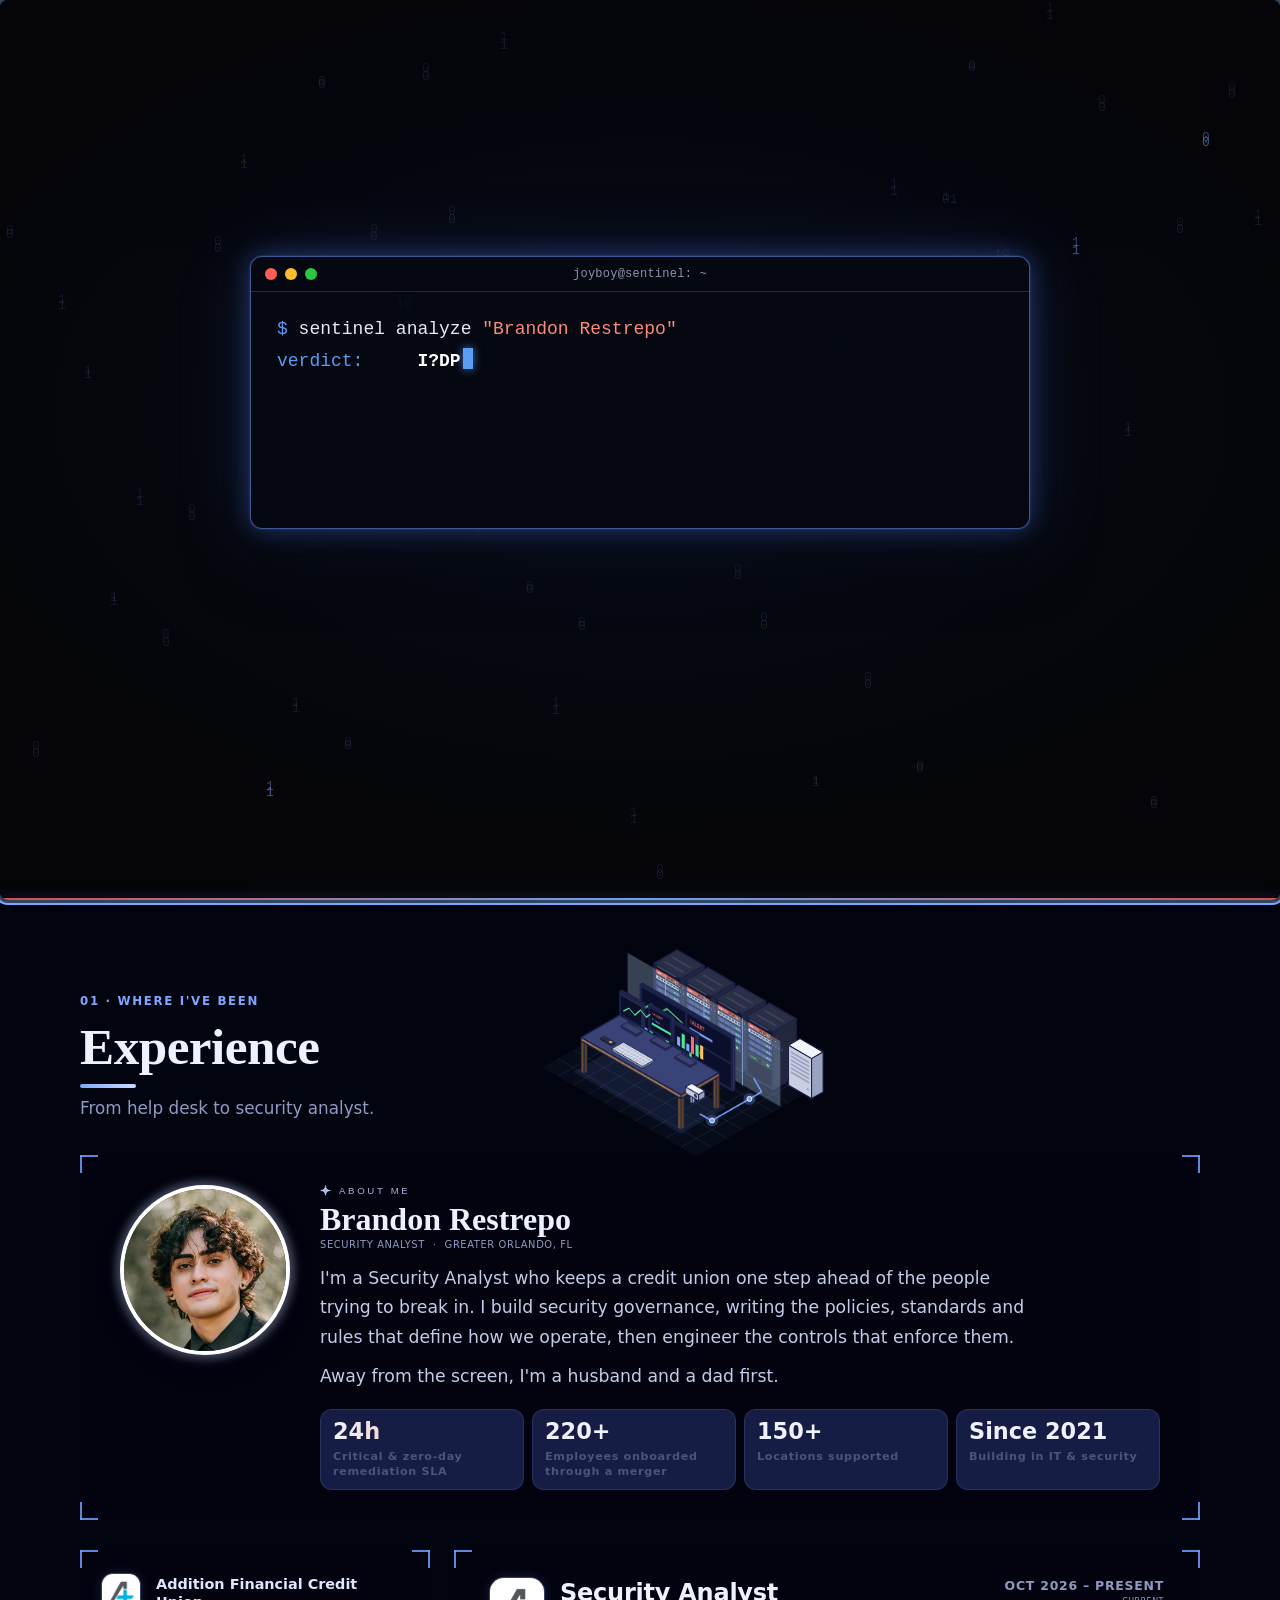
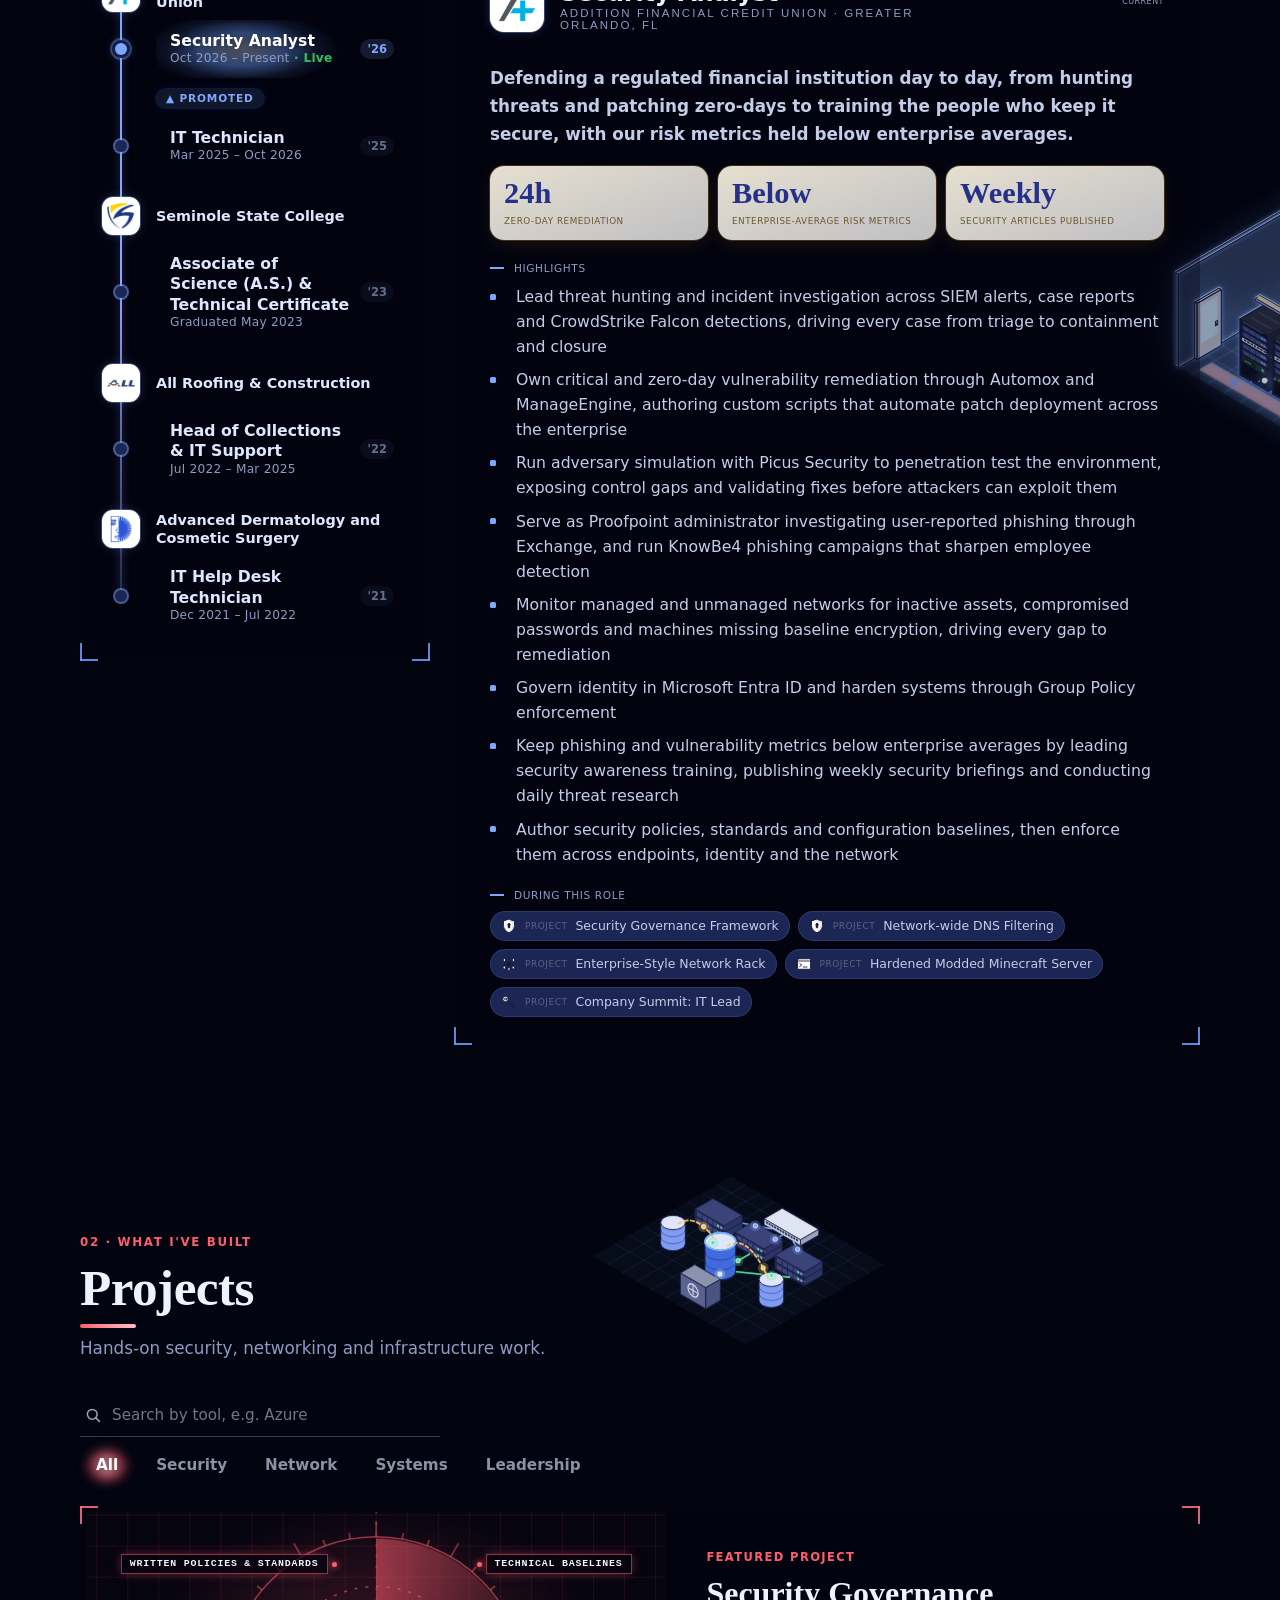
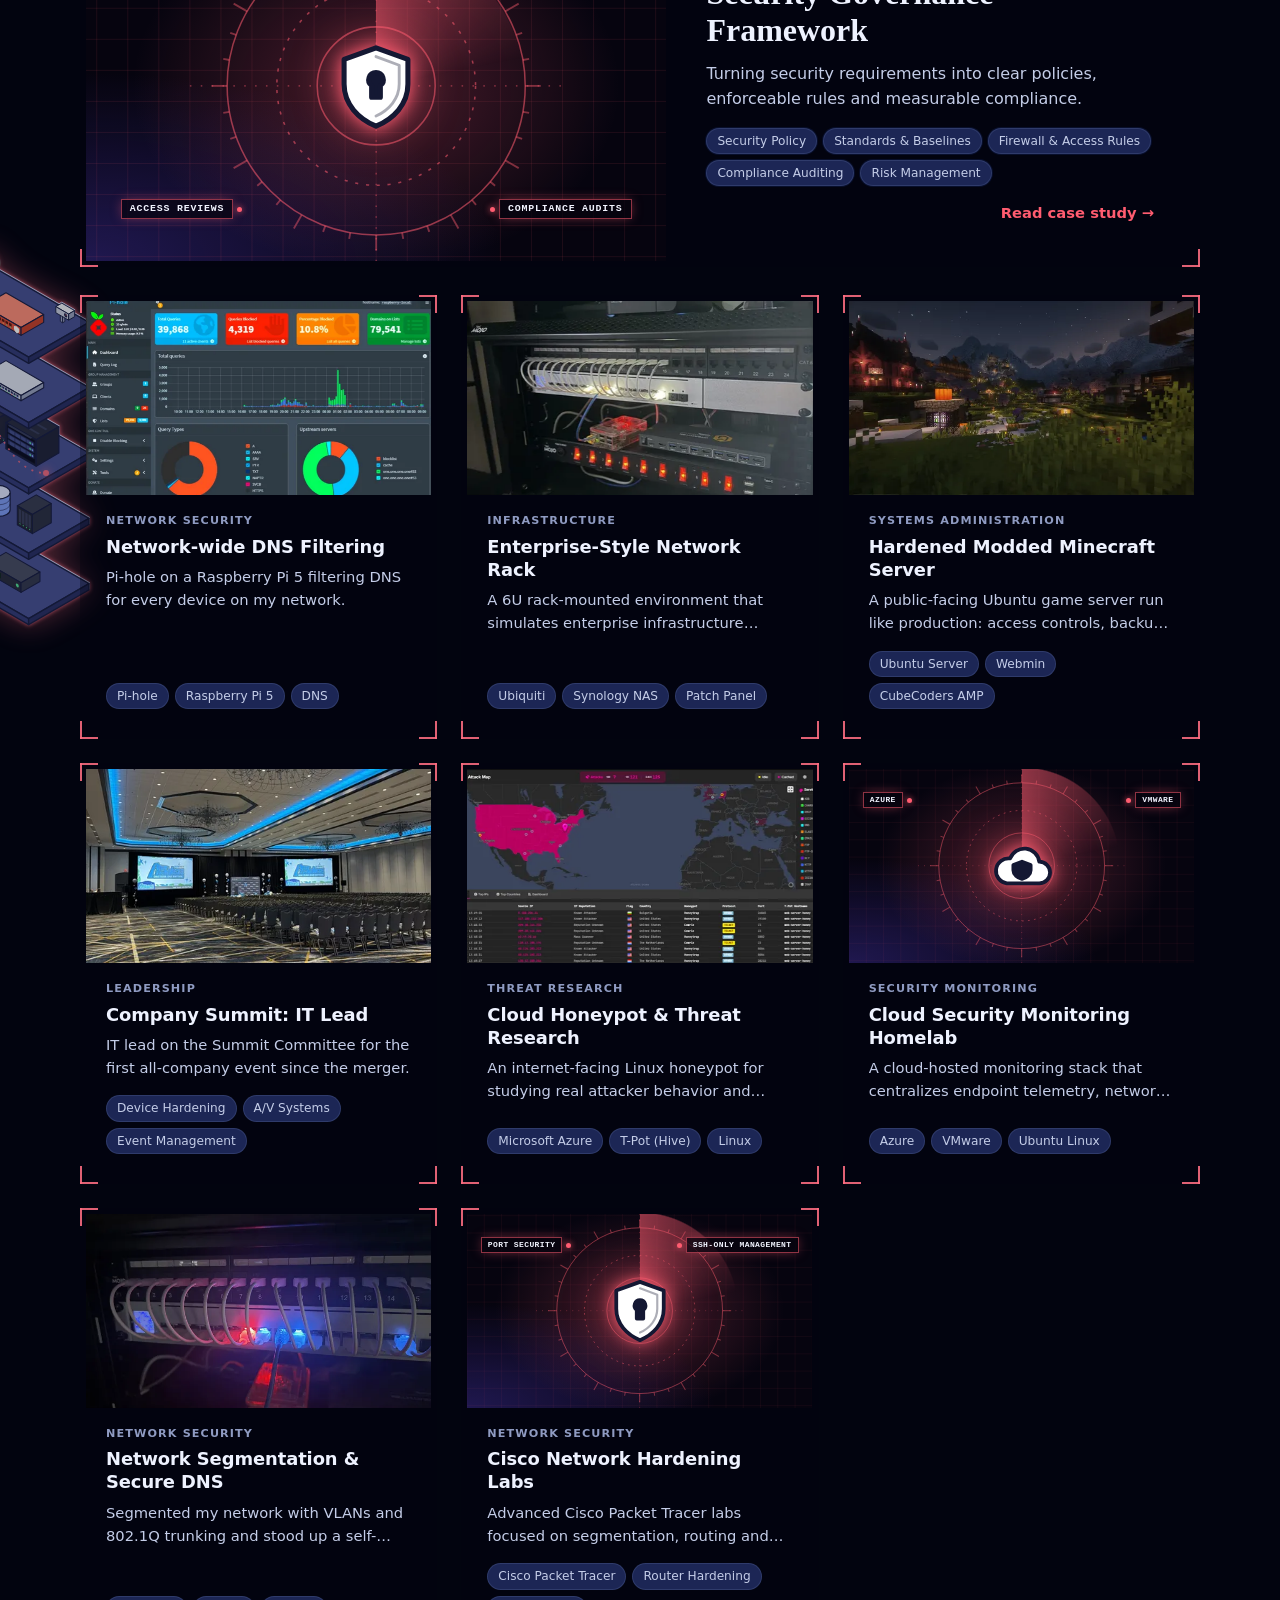
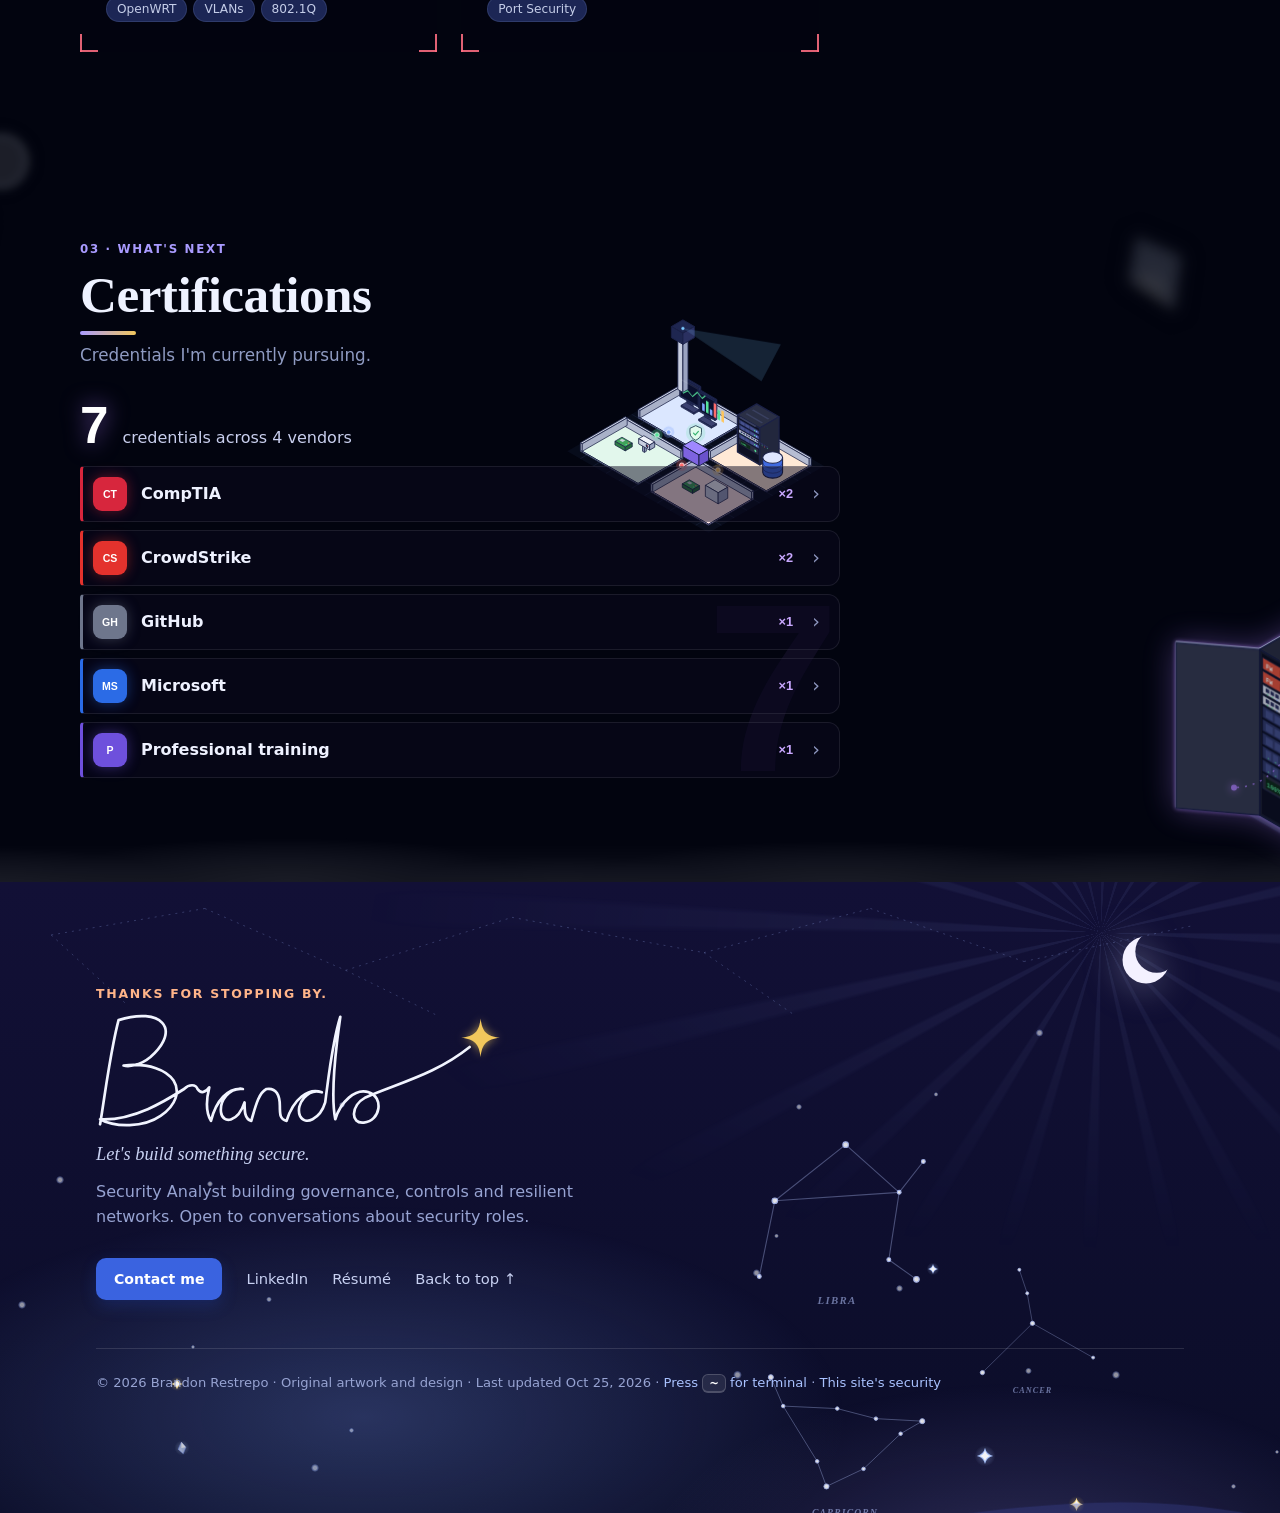
==== index.html @ 84dccc4f "Terminal: 10 new commands (neofetch, man, traceroute, tail, sha256, phish, top, skills, ping, rm) Co" ====
<!doctype html>
<html lang="en">
<head>
  <meta charset="utf-8">
  <meta name="viewport" content="width=device-width, initial-scale=1">
  <!-- security: this site practices what it preaches -->
  <meta http-equiv="Content-Security-Policy" content="default-src 'self'; script-src 'self'; style-src 'self' 'unsafe-inline' https://fonts.googleapis.com; font-src https://fonts.gstatic.com; img-src 'self' data:; media-src 'self'; connect-src 'self'; frame-src 'self'; worker-src 'self'; manifest-src 'self'; object-src 'none'; base-uri 'self'; form-action 'none'; upgrade-insecure-requests">
  <meta name="format-detection" content="telephone=no">
  <meta name="referrer" content="strict-origin-when-cross-origin">
  <title>Brandon Restrepo · Security Analyst</title>
  <meta name="description" content="Brandon Restrepo, Security Analyst in Orlando, FL: security governance, endpoint threat response, CrowdStrike, SIEM, network security and homelab projects.">
  <!-- share preview (LinkedIn, Slack, iMessage…). Once the site is online, change these image paths to the full https:// address. -->
  <meta property="og:type" content="website">
  <meta property="og:title" content="Brandon Restrepo · Security Analyst">
  <meta property="og:description" content="Security Analyst building governance, controls and resilient networks. Experience, homelab projects and certifications.">
  <meta property="og:site_name" content="Brandon Restrepo">
  <meta property="og:image:alt" content="Brandon Restrepo, Security Analyst">
  <meta name="twitter:description" content="Security Analyst building governance, controls and resilient networks.">
  <meta property="og:image" content="assets/images/share-card.jpg">
  <meta property="og:image:width" content="1200"><meta property="og:image:height" content="630">
  <meta name="twitter:card" content="summary_large_image">
  <meta name="twitter:title" content="Brandon Restrepo · Security Analyst">
  <meta name="twitter:image" content="assets/images/share-card.jpg">
  <meta name="theme-color" content="#02040f">
  <meta name="color-scheme" content="light dark">
  <meta name="author" content="Brandon Restrepo">
  <link rel="manifest" href="manifest.webmanifest">
  <link rel="apple-touch-icon" href="assets/images/icon-192.png">
  <script type="application/ld+json">
  {"@context":"https://schema.org","@type":"Person","name":"Brandon Restrepo","jobTitle":"Security Analyst",
   "worksFor":{"@type":"Organization","name":"Addition Financial Credit Union"},
   "address":{"@type":"PostalAddress","addressLocality":"Orlando","addressRegion":"FL","addressCountry":"US"},
   "sameAs":["https://www.linkedin.com/in/brandon-restrepo-b107a32b8"],
   "knowsAbout":["Security governance","Endpoint threat response","CrowdStrike Falcon","SIEM","Vulnerability management","Network security","Identity and access management","Microsoft Azure"]}
  </script>
  <link rel="preconnect" href="https://fonts.googleapis.com">
  <link rel="preconnect" href="https://fonts.gstatic.com" crossorigin>
  <link href="https://fonts.googleapis.com/css2?family=Cinzel+Decorative:wght@700;900&family=Cinzel:wght@600;700;800;900&family=Cormorant+Garamond:wght@500;600;700&family=Michroma&family=Inter:wght@400;500;600;700&family=Open+Sans:ital,wght@0,400;0,600;0,700;0,800;1,700&display=swap" rel="stylesheet">
  <script src="theme.js?v=1793587882"></script>
  <link rel="stylesheet" href="styles.css?v=1793587882">
  <link rel="preconnect" href="https://fonts.googleapis.com">
  <link rel="preconnect" href="https://fonts.gstatic.com" crossorigin>
  <link rel="icon" type="image/svg+xml" href="assets/images/favicon.svg?v=1793587882">
</head>
<body class="intro-active">
  <!--
    ┌──────────────────────────────────────────────────────────┐
    │  🏴 flag 1/3 · you read the source. good instinct.       │
    │  FLAG{v13w_s0urc3_1s_r3c0n}                              │
    │  press ~ (or ⋯ → Terminal) and type: submit <flag>       │
    └──────────────────────────────────────────────────────────┘
  -->
  <a class="skip-link" href="#experience">Skip to content</a>
  <div class="scroll-progress" id="scroll-progress" aria-hidden="true"><i></i></div>
  <div class="sky-shift" aria-hidden="true"></div>
  <canvas class="code-rain left" id="rain-l" aria-hidden="true"></canvas>
  <canvas class="code-rain right" id="rain-r" aria-hidden="true"></canvas>
  <nav class="sec-dots" id="sec-dots" aria-label="Page sections">
    <a href="#top" data-sec="top"><i></i><span>Home</span></a>
    <a href="#experience" data-sec="experience"><i></i><span>Experience</span></a>
    <a href="#projects" data-sec="projects"><i></i><span>Projects</span></a>
    <a href="#certifications" data-sec="certifications"><i></i><span>Certifications</span></a>
  </nav>
  <!-- ===== Shared SVG art (all original) ===== -->
  <svg width="0" height="0" style="position:absolute" aria-hidden="true">
    <defs>
      <linearGradient id="goldGrad" x1="0" y1="0" x2="0" y2="1">
        <stop offset="0" stop-color="#fff2c2"/><stop offset=".5" stop-color="#e2b955"/><stop offset="1" stop-color="#9c7425"/>
      </linearGradient>
      <symbol id="crystal" viewBox="0 0 64 80">
        <polygon points="32,3 58,24 32,77 6,24" fill="currentColor"/>
        <polygon points="32,3 58,24 32,30 6,24" fill="#fff" opacity=".55"/>
        <polygon points="32,30 58,24 32,77" fill="#000" opacity=".18"/>
        <polyline points="6,24 32,30 58,24" fill="none" stroke="#fff" stroke-opacity=".9" stroke-width="1.5"/>
        <polygon points="32,3 58,24 32,77 6,24" fill="none" stroke="#141833" stroke-width="2.5" stroke-linejoin="round"/>
      </symbol>
      <symbol id="crest" viewBox="0 0 60 28">
        <path d="M4 26 L8 8 L18 18 L30 2 L42 18 L52 8 L56 26 Z" fill="url(#goldGrad)" stroke="#5a3f0e" stroke-width="1"/>
        <circle cx="30" cy="4" r="2.6" fill="#fff6d6"/><circle cx="8" cy="8" r="2" fill="#fff6d6"/><circle cx="52" cy="8" r="2" fill="#fff6d6"/>
      </symbol>
      <!-- drifting shard (flame/feather shape) -->
      <symbol id="shard-a" viewBox="0 0 24 24">
        <polygon points="6,2 18,2 23,9 12,23 1,9" fill="#fff"/>
        <polygon points="6,2 9,9 1,9" fill="#dcf3ff"/><polygon points="18,2 15,9 23,9" fill="#e8deff"/>
        <polygon points="9,9 15,9 12,23" fill="#cdeeff"/><polygon points="15,9 23,9 12,23" fill="#cbd6ff"/>
        <polyline points="6,2 9,9 12,2 15,9 18,2" fill="none" stroke="#a9dcff" stroke-width=".8"/>
        <polygon points="6,2 18,2 23,9 12,23 1,9" fill="none" stroke="#8fc8f5" stroke-width=".9" stroke-linejoin="round"/>
      </symbol>
      <symbol id="shard-b" viewBox="0 0 16 40">
        <polygon points="8,0 14,12 8,40 2,12" fill="#fff"/>
        <polygon points="8,0 14,12 8,16" fill="#dcf3ff"/><polygon points="8,16 14,12 8,40" fill="#cfd9ff"/>
        <polygon points="8,0 14,12 8,40 2,12" fill="none" stroke="#8fc8f5" stroke-width=".9" stroke-linejoin="round"/>
      </symbol>
      <linearGradient id="nl-sheen" x1="0" y1="0" x2="0" y2="1"><stop offset=".55" stop-color="#fff" stop-opacity="0"/><stop offset="1" stop-color="#c9d6ea" stop-opacity=".6"/></linearGradient>
      <!-- twinkling star -->
      <radialGradient id="halo-blue"><stop offset="0" stop-color="#7fa6ff" stop-opacity=".55"/><stop offset=".45" stop-color="#9dbbff" stop-opacity=".22"/><stop offset="1" stop-color="#b9d0ff" stop-opacity="0"/></radialGradient>
      <radialGradient id="halo-ice"><stop offset="0" stop-color="#a8c8ff" stop-opacity=".4"/><stop offset="1" stop-color="#cfe2ff" stop-opacity="0"/></radialGradient>
      <symbol id="glass-1" viewBox="-4 -4 28 28">
        <circle cx="10" cy="10" r="12" fill="url(#halo-ice)"/>
        <polygon points="3,2 17,6 8,18" fill="rgba(214,232,255,.8)" stroke="#6f9fe8" stroke-width=".9" stroke-linejoin="round"/>
        <polygon points="3,2 17,6 10,8" fill="rgba(255,255,255,.95)"/><path d="M5 4 L9 14" stroke="#fff" stroke-width="1" stroke-linecap="round" opacity=".9"/>
      </symbol>
      <symbol id="glass-2" viewBox="-4 -4 28 28">
        <circle cx="10" cy="10" r="12" fill="url(#halo-ice)"/>
        <polygon points="9,1 16,9 12,19 4,12" fill="rgba(210,226,255,.8)" stroke="#7a92ec" stroke-width=".9" stroke-linejoin="round"/>
        <polygon points="9,1 16,9 9,10" fill="rgba(255,255,255,.95)"/><polygon points="4,12 9,10 12,19" fill="rgba(200,215,255,.55)"/>
      </symbol>
      <symbol id="glass-3" viewBox="-4 -4 28 28">
        <circle cx="10" cy="10" r="12" fill="url(#halo-ice)"/>
        <polygon points="2,9 14,2 18,14" fill="rgba(216,236,255,.8)" stroke="#79aee8" stroke-width=".9" stroke-linejoin="round"/>
        <path d="M5 9 L14 4" stroke="#fff" stroke-width="1.1" stroke-linecap="round"/>
      </symbol>
      <radialGradient id="halo-ember"><stop offset="0" stop-color="#ffad74" stop-opacity=".55"/><stop offset=".45" stop-color="#ffad74" stop-opacity=".2"/><stop offset="1" stop-color="#ffad74" stop-opacity="0"/></radialGradient>
      <symbol id="star-ember" viewBox="-6 -6 32 32">
        <circle cx="10" cy="10" r="13" fill="url(#halo-ember)"/>
        <path d="M10 0 Q11.8 8.2 20 10 Q11.8 11.8 10 20 Q8.2 11.8 0 10 Q8.2 8.2 10 0 Z" fill="#ffc79e"/>
        <path d="M10 3 Q11.2 8.8 17 10 Q11.2 11.2 10 17 Q8.8 11.2 3 10 Q8.8 8.8 10 3 Z" fill="#fff"/>
      </symbol>
      <radialGradient id="halo-violet"><stop offset="0" stop-color="#a99bff" stop-opacity=".55"/><stop offset=".45" stop-color="#a99bff" stop-opacity=".2"/><stop offset="1" stop-color="#a99bff" stop-opacity="0"/></radialGradient>
      <symbol id="star-violet" viewBox="-6 -6 32 32">
        <circle cx="10" cy="10" r="13" fill="url(#halo-violet)"/>
        <path d="M10 0 Q11.8 8.2 20 10 Q11.8 11.8 10 20 Q8.2 11.8 0 10 Q8.2 8.2 10 0 Z" fill="#c7bdff"/>
        <path d="M10 3 Q11.2 8.8 17 10 Q11.2 11.2 10 17 Q8.8 11.2 3 10 Q8.8 8.8 10 3 Z" fill="#fff"/>
      </symbol>
      <radialGradient id="halo-gold"><stop offset="0" stop-color="#f5cf5c" stop-opacity=".55"/><stop offset=".45" stop-color="#f5cf5c" stop-opacity=".2"/><stop offset="1" stop-color="#f5cf5c" stop-opacity="0"/></radialGradient>
      <symbol id="star-gold" viewBox="-6 -6 32 32">
        <circle cx="10" cy="10" r="13" fill="url(#halo-gold)"/>
        <path d="M10 0 Q11.8 8.2 20 10 Q11.8 11.8 10 20 Q8.2 11.8 0 10 Q8.2 8.2 10 0 Z" fill="#ffe08f"/>
        <path d="M10 3 Q11.2 8.8 17 10 Q11.2 11.2 10 17 Q8.8 11.2 3 10 Q8.8 8.8 10 3 Z" fill="#fff"/>
      </symbol>
      <symbol id="star-soft" viewBox="-6 -6 32 32">
        <circle cx="10" cy="10" r="13" fill="url(#halo-blue)"/>
        <path d="M10 0 Q11.8 8.2 20 10 Q11.8 11.8 10 20 Q8.2 11.8 0 10 Q8.2 8.2 10 0 Z" fill="#a9c4ff"/>
        <path d="M10 3 Q11.2 8.8 17 10 Q11.2 11.2 10 17 Q8.8 11.2 3 10 Q8.8 8.8 10 3 Z" fill="#fff"/>
      </symbol>
      <symbol id="shard-c" viewBox="0 0 20 20">
        <path d="M10 0 L12 8 L20 10 L12 12 L10 20 L8 12 L0 10 L8 8 Z" fill="#fff"/>
      </symbol>
      <!-- pixel-art flags -->
      <symbol id="flag-us" viewBox="0 0 19 13">
        <rect width="19" height="13" fill="#fff"/>
        <g fill="#b22234"><rect y="0" width="19" height="1"/><rect y="2" width="19" height="1"/><rect y="4" width="19" height="1"/><rect y="6" width="19" height="1"/><rect y="8" width="19" height="1"/><rect y="10" width="19" height="1"/><rect y="12" width="19" height="1"/></g>
        <rect width="8" height="7" fill="#3c3b6e"/>
        <g fill="#fff"><rect x="1" y="1" width="1" height="1"/><rect x="3" y="1" width="1" height="1"/><rect x="5" y="1" width="1" height="1"/><rect x="2" y="2" width="1" height="1"/><rect x="4" y="2" width="1" height="1"/><rect x="6" y="2" width="1" height="1"/><rect x="1" y="3" width="1" height="1"/><rect x="3" y="3" width="1" height="1"/><rect x="5" y="3" width="1" height="1"/><rect x="2" y="4" width="1" height="1"/><rect x="4" y="4" width="1" height="1"/><rect x="6" y="4" width="1" height="1"/><rect x="1" y="5" width="1" height="1"/><rect x="3" y="5" width="1" height="1"/><rect x="5" y="5" width="1" height="1"/></g>
      </symbol>
      <symbol id="flag-co" viewBox="0 0 19 13">
        <rect width="19" height="7" fill="#fcd116"/>
        <rect y="7" width="19" height="3" fill="#003893"/>
        <rect y="10" width="19" height="3" fill="#ce1126"/>
      </symbol>
      <!-- ink-drawn security emblems -->
      <symbol id="i-shield" viewBox="0 0 64 64"><g fill="none" stroke="#141833" stroke-width="3.5" stroke-linecap="round" stroke-linejoin="round">
        <path d="M32 5 L54 13 V30 C54 44 44 54 32 59 C20 54 10 44 10 30 V13 Z" fill="#fff"/>
        <path d="M32 11 L48 17 V30 C48 40 41 48 32 52" stroke-width="2" opacity=".35"/>
        <path d="M32 22a5 5 0 0 1 3 9v8h-6v-8a5 5 0 0 1 3-9z" fill="#141833"/></g></symbol>
      <symbol id="i-lock" viewBox="0 0 64 64"><g fill="none" stroke="#141833" stroke-width="3.5" stroke-linecap="round" stroke-linejoin="round">
        <path d="M20 28V20a12 12 0 0 1 24 0v8"/>
        <rect x="11" y="28" width="42" height="29" rx="4" fill="#fff"/>
        <circle cx="32" cy="40" r="4.5" fill="#141833"/><path d="M32 44v6"/></g></symbol>
      <symbol id="i-key" viewBox="0 0 64 64"><g fill="none" stroke="#141833" stroke-width="3.5" stroke-linecap="round" stroke-linejoin="round">
        <circle cx="18" cy="20" r="11" fill="#fff"/><circle cx="18" cy="20" r="4"/>
        <path d="M26 28 L54 56"/><path d="M45 47 L51 41 M39 41 L44 36 M49 51 L55 45"/></g></symbol>
      <symbol id="i-terminal" viewBox="0 0 64 64"><g fill="none" stroke="#141833" stroke-width="3.5" stroke-linecap="round" stroke-linejoin="round">
        <rect x="6" y="11" width="52" height="42" rx="4" fill="#fff"/><path d="M6 20h52"/>
        <path d="M15 30l8 6-8 6"/><path d="M29 44h15"/></g></symbol>
      <symbol id="i-network" viewBox="0 0 64 64"><g fill="none" stroke="#141833" stroke-width="3.5" stroke-linecap="round" stroke-linejoin="round">
        <path d="M14 16 L32 32 L50 16 M32 32 V52 M14 16 V46 L32 52 L50 46 V16"/>
        <circle cx="14" cy="16" r="5.5" fill="#fff"/><circle cx="50" cy="16" r="5.5" fill="#fff"/><circle cx="32" cy="32" r="6.5" fill="#141833"/>
        <circle cx="14" cy="46" r="5.5" fill="#fff"/><circle cx="50" cy="46" r="5.5" fill="#fff"/><circle cx="32" cy="52" r="5.5" fill="#fff"/></g></symbol>
      <symbol id="i-cloud" viewBox="0 0 64 64"><g fill="none" stroke="#141833" stroke-width="3.5" stroke-linecap="round" stroke-linejoin="round">
        <path d="M18 48h30a10 10 0 0 0 0-20 14 14 0 0 0-27-3 11.5 11.5 0 0 0-3 23z" fill="#fff"/>
        <path d="M32 28 L40 31 V36 C40 40 36 43 32 44 C28 43 24 40 24 36 V31 Z" fill="#141833"/></g></symbol>
      <symbol id="i-eye" viewBox="0 0 64 64"><g fill="none" stroke="#141833" stroke-width="3.5" stroke-linecap="round" stroke-linejoin="round">
        <path d="M4 32C14 17 50 17 60 32C50 47 14 47 4 32Z" fill="#fff"/>
        <circle cx="32" cy="32" r="10" fill="#141833"/><circle cx="35.5" cy="28.5" r="3" fill="#fff" stroke="none"/></g></symbol>
      <symbol id="i-bug" viewBox="0 0 64 64"><g fill="none" stroke="#141833" stroke-width="3.5" stroke-linecap="round" stroke-linejoin="round">
        <path d="M20 30H8M20 40H8M44 30h12M44 40h12M24 19l-6-8M40 19l6-8M21 50l-8 6M43 50l8 6"/>
        <ellipse cx="32" cy="37" rx="13" ry="17" fill="#fff"/><path d="M32 22v31"/><circle cx="32" cy="22" r="7" fill="#141833"/></g></symbol>
    </defs>
  </svg>

  <!-- page-wide sky behind every section -->
  <div class="page-sky" aria-hidden="true">
    <div class="world w-dawn"></div><div class="world w-twilight"></div><div class="world w-night"><div class="world-stars" id="world-stars"></div></div>
    <div class="beams"><i></i><i></i><i></i><i></i><i></i></div>
    <div class="page-shards" id="page-shards"></div>
  </div>
  <!-- world map (side navigation) -->
  <nav class="worldmap" id="worldmap" aria-label="Worlds">
    <button data-to="top"><i></i><span>Home</span></button>
    <button data-to="experience"><i></i><span>Experience</span></button>
    <button data-to="projects"><i></i><span>Projects</span></button>
    <button data-to="certifications"><i></i><span>Certifications</span></button>
  </nav>
  <!-- menu transition -->
  <div class="warp" id="warp" aria-hidden="true"><div class="warp-flash"></div></div>

  <!-- ============ NAV ============ -->
  <!-- ============ INTRO ============ -->
  <div class="intro" id="intro" role="dialog" aria-label="Welcome to my portfolio" tabindex="-1">
    <canvas class="intro-bits" id="intro-bits" aria-hidden="true"></canvas>
    <div class="intro-edge bottom" aria-hidden="true"></div>
    <div class="intro-center">
      <div class="it-term" aria-hidden="true">
        <div class="it-bar"><i class="r"></i><i class="y"></i><i class="g"></i><span>joyboy@sentinel: ~</span></div>
        <div class="it-body" id="term-body"></div>
      </div>
      <p class="intro-title" id="intro-title" aria-label="Welcome to my portfolio"></p>
      <p class="intro-hint"><span class="k">[</span> press <b>ENTER</b> or click to access <span class="k">]</span></p>
    </div>
    <div class="intro-flash" aria-hidden="true"></div>
  </div>

  <header class="nav" id="nav">
    <a class="brand" href="#top" aria-label="Back to top">
      <span class="br-wrap" title="Open terminal"><svg class="brand-star brand-br" viewBox="-30 -30 583 626" aria-hidden="true"><defs><linearGradient id="br-ice" x1="0" y1="0" x2="0" y2="1"><stop offset="0" stop-color="#fff" stop-opacity="0"/><stop offset=".45" stop-color="#eaf6ff" stop-opacity=".1"/><stop offset=".72" stop-color="#d4ecff" stop-opacity=".6"/><stop offset="1" stop-color="#a9d6fb" stop-opacity=".9"/></linearGradient></defs><g class="br-b"><g transform="translate(-77.8 -34.7)"><path d="M289.6 34.7 L106.6 47.7 L102.0 52.0 L104.8 65.6 L101.6 85.6 L107.0 89.2 L119.7 90.3 L124.7 95.9 L77.8 423.5 L81.8 429.1 L99.1 438.8 L103.0 445.4 L92.4 512.4 L104.2 531.4 L95.5 548.8 L94.7 553.8 L98.2 556.5 L142.2 515.8 L179.4 512.2 L184.7 509.8 L264.6 411.2 L297.8 232.8 L281.4 205.3 L281.2 200.4 L308.3 166.8 L323.3 71.8ZM237.6 238.1 L242.7 249.6 L224.2 366.6 L182.1 414.1 L166.3 438.9 L143.0 461.4 L135.5 464.9 L131.3 460.2 L156.8 299.2 L164.0 290.8 L212.8 257.7 L233.6 238.4ZM243.3 83.4 L247.4 89.1 L243.1 134.9 L252.1 153.0 L250.7 167.9 L244.8 174.3 L173.5 224.9 L160.2 227.8 L156.8 224.1 L177.6 93.1 L182.3 87.8 L189.5 86.3Z" class="l-blue"/><path d="M289.6 34.7 L106.6 47.7 L102.0 52.0 L104.8 65.6 L101.6 85.6 L107.0 89.2 L119.7 90.3 L124.7 95.9 L77.8 423.5 L81.8 429.1 L99.1 438.8 L103.0 445.4 L92.4 512.4 L104.2 531.4 L95.5 548.8 L94.7 553.8 L98.2 556.5 L142.2 515.8 L179.4 512.2 L184.7 509.8 L264.6 411.2 L297.8 232.8 L281.4 205.3 L281.2 200.4 L308.3 166.8 L323.3 71.8ZM237.6 238.1 L242.7 249.6 L224.2 366.6 L182.1 414.1 L166.3 438.9 L143.0 461.4 L135.5 464.9 L131.3 460.2 L156.8 299.2 L164.0 290.8 L212.8 257.7 L233.6 238.4ZM243.3 83.4 L247.4 89.1 L243.1 134.9 L252.1 153.0 L250.7 167.9 L244.8 174.3 L173.5 224.9 L160.2 227.8 L156.8 224.1 L177.6 93.1 L182.3 87.8 L189.5 86.3Z" class="l-ink"/><path d="M289.6 34.7 L106.6 47.7 L102.0 52.0 L104.8 65.6 L101.6 85.6 L107.0 89.2 L119.7 90.3 L124.7 95.9 L77.8 423.5 L81.8 429.1 L99.1 438.8 L103.0 445.4 L92.4 512.4 L104.2 531.4 L95.5 548.8 L94.7 553.8 L98.2 556.5 L142.2 515.8 L179.4 512.2 L184.7 509.8 L264.6 411.2 L297.8 232.8 L281.4 205.3 L281.2 200.4 L308.3 166.8 L323.3 71.8ZM237.6 238.1 L242.7 249.6 L224.2 366.6 L182.1 414.1 L166.3 438.9 L143.0 461.4 L135.5 464.9 L131.3 460.2 L156.8 299.2 L164.0 290.8 L212.8 257.7 L233.6 238.4ZM243.3 83.4 L247.4 89.1 L243.1 134.9 L252.1 153.0 L250.7 167.9 L244.8 174.3 L173.5 224.9 L160.2 227.8 L156.8 224.1 L177.6 93.1 L182.3 87.8 L189.5 86.3Z" class="l-fill"/><path d="M289.6 34.7 L106.6 47.7 L102.0 52.0 L104.8 65.6 L101.6 85.6 L107.0 89.2 L119.7 90.3 L124.7 95.9 L77.8 423.5 L81.8 429.1 L99.1 438.8 L103.0 445.4 L92.4 512.4 L104.2 531.4 L95.5 548.8 L94.7 553.8 L98.2 556.5 L142.2 515.8 L179.4 512.2 L184.7 509.8 L264.6 411.2 L297.8 232.8 L281.4 205.3 L281.2 200.4 L308.3 166.8 L323.3 71.8ZM237.6 238.1 L242.7 249.6 L224.2 366.6 L182.1 414.1 L166.3 438.9 L143.0 461.4 L135.5 464.9 L131.3 460.2 L156.8 299.2 L164.0 290.8 L212.8 257.7 L233.6 238.4ZM243.3 83.4 L247.4 89.1 L243.1 134.9 L252.1 153.0 L250.7 167.9 L244.8 174.3 L173.5 224.9 L160.2 227.8 L156.8 224.1 L177.6 93.1 L182.3 87.8 L189.5 86.3Z" class="l-ice"/></g></g><g class="br-r"><g transform="translate(3.8 -544.8)"><path d="M240.6 606.8 L238.0 610.9 L243.8 624.4 L240.1 628.6 L227.8 631.4 L218.6 639.9 L216.6 646.0 L237.7 650.6 L243.4 658.1 L192.6 1003.8 L208.7 1033.4 L210.6 1046.2 L218.5 1065.5 L219.3 1085.2 L216.8 1107.1 L219.2 1110.9 L224.5 1108.6 L270.6 817.6 L275.4 812.3 L279.4 812.1 L282.7 815.8 L332.3 996.6 L372.4 1024.6 L377.7 1047.1 L391.2 1067.9 L397.8 1070.5 L402.4 1066.2 L402.7 1058.3 L351.8 823.1 L351.1 809.3 L357.5 781.2 L404.2 704.9 L427.2 659.8 L422.9 643.3 L422.9 624.5 L401.4 610.1 L395.2 599.6 L389.6 597.0ZM375.3 643.5 L378.7 647.2 L376.6 654.3 L287.8 783.8 L283.2 788.1 L279.2 788.3 L275.8 784.6 L296.7 652.6 L302.3 648.3Z" class="l-blue"/><path d="M240.6 606.8 L238.0 610.9 L243.8 624.4 L240.1 628.6 L227.8 631.4 L218.6 639.9 L216.6 646.0 L237.7 650.6 L243.4 658.1 L192.6 1003.8 L208.7 1033.4 L210.6 1046.2 L218.5 1065.5 L219.3 1085.2 L216.8 1107.1 L219.2 1110.9 L224.5 1108.6 L270.6 817.6 L275.4 812.3 L279.4 812.1 L282.7 815.8 L332.3 996.6 L372.4 1024.6 L377.7 1047.1 L391.2 1067.9 L397.8 1070.5 L402.4 1066.2 L402.7 1058.3 L351.8 823.1 L351.1 809.3 L357.5 781.2 L404.2 704.9 L427.2 659.8 L422.9 643.3 L422.9 624.5 L401.4 610.1 L395.2 599.6 L389.6 597.0ZM375.3 643.5 L378.7 647.2 L376.6 654.3 L287.8 783.8 L283.2 788.1 L279.2 788.3 L275.8 784.6 L296.7 652.6 L302.3 648.3Z" class="l-ink"/><path d="M240.6 606.8 L238.0 610.9 L243.8 624.4 L240.1 628.6 L227.8 631.4 L218.6 639.9 L216.6 646.0 L237.7 650.6 L243.4 658.1 L192.6 1003.8 L208.7 1033.4 L210.6 1046.2 L218.5 1065.5 L219.3 1085.2 L216.8 1107.1 L219.2 1110.9 L224.5 1108.6 L270.6 817.6 L275.4 812.3 L279.4 812.1 L282.7 815.8 L332.3 996.6 L372.4 1024.6 L377.7 1047.1 L391.2 1067.9 L397.8 1070.5 L402.4 1066.2 L402.7 1058.3 L351.8 823.1 L351.1 809.3 L357.5 781.2 L404.2 704.9 L427.2 659.8 L422.9 643.3 L422.9 624.5 L401.4 610.1 L395.2 599.6 L389.6 597.0ZM375.3 643.5 L378.7 647.2 L376.6 654.3 L287.8 783.8 L283.2 788.1 L279.2 788.3 L275.8 784.6 L296.7 652.6 L302.3 648.3Z" class="l-fill"/><path d="M240.6 606.8 L238.0 610.9 L243.8 624.4 L240.1 628.6 L227.8 631.4 L218.6 639.9 L216.6 646.0 L237.7 650.6 L243.4 658.1 L192.6 1003.8 L208.7 1033.4 L210.6 1046.2 L218.5 1065.5 L219.3 1085.2 L216.8 1107.1 L219.2 1110.9 L224.5 1108.6 L270.6 817.6 L275.4 812.3 L279.4 812.1 L282.7 815.8 L332.3 996.6 L372.4 1024.6 L377.7 1047.1 L391.2 1067.9 L397.8 1070.5 L402.4 1066.2 L402.7 1058.3 L351.8 823.1 L351.1 809.3 L357.5 781.2 L404.2 704.9 L427.2 659.8 L422.9 643.3 L422.9 624.5 L401.4 610.1 L395.2 599.6 L389.6 597.0ZM375.3 643.5 L378.7 647.2 L376.6 654.3 L287.8 783.8 L283.2 788.1 L279.2 788.3 L275.8 784.6 L296.7 652.6 L302.3 648.3Z" class="l-ice"/></g></g><rect class="br-cur" x="269" y="134" width="62" height="370" rx="8"/></svg><span class="br-scr" aria-hidden="true"></span></span>
      <span class="brand-name" id="brand-name">Brandon Restrepo</span><span class="br-path" aria-hidden="true"><span class="bp-text">~</span><i class="bp-cur"></i></span>
    </a>
    <nav class="nav-links" id="nav-links" aria-label="Sections">
      <a href="#experience">Experience</a>
      <a href="#projects">Projects</a>
      <a href="#certifications">Certifications</a>
    </nav>
    <div class="nav-right">
      <a class="pill-btn" id="resume-btn" href="#" target="_blank" rel="noopener" title="Download résumé (PDF)">
        <svg viewBox="0 0 24 24" aria-hidden="true"><path d="M7 3h7l5 5v13H7z" fill="none" stroke="currentColor" stroke-width="1.8" stroke-linejoin="round"/><path d="M14 3v5h5M10 13l3 3 3-3M13 9v7" fill="none" stroke="currentColor" stroke-width="1.8" stroke-linecap="round" stroke-linejoin="round"/></svg><span>Résumé</span></a>
      <a class="btn-cta" id="cta" href="#"><svg viewBox="0 0 64 80" aria-hidden="true"><use href="#crystal"/></svg><span id="cta-label">Contact</span></a>
      <div class="more" id="more">
        <button class="icon-btn more-btn" id="more-btn" aria-label="More options" aria-expanded="false" aria-controls="more-panel">
          <svg viewBox="0 0 24 24" aria-hidden="true"><circle cx="5" cy="12" r="1.8" fill="currentColor"/><circle cx="12" cy="12" r="1.8" fill="currentColor"/><circle cx="19" cy="12" r="1.8" fill="currentColor"/></svg>
        </button>
        <div class="more-panel" id="more-panel" hidden>
          <button class="more-item" id="mi-resume"><svg viewBox="0 0 24 24" aria-hidden="true"><path d="M7 3h7l5 5v13H7z M14 3v5h5 M10 13h6 M10 17h4" fill="none" stroke="currentColor" stroke-width="1.8" stroke-linejoin="round"/></svg><span>Résumé</span><em class="state">PDF</em></button>
          <button class="more-item" id="mi-contact"><svg viewBox="0 0 24 24" aria-hidden="true"><path d="M4 6h16v12H4z M4 7l8 6 8-6" fill="none" stroke="currentColor" stroke-width="1.8" stroke-linejoin="round"/></svg><span>Contact me</span></button>
          <div class="more-sep" role="separator"></div>
      <button class="more-item" id="quick-btn" title="Recruiter quick view"><svg viewBox="0 0 24 24" aria-hidden="true"><path d="M4 5h16M4 10h10M4 15h16M4 20h8" fill="none" stroke="currentColor" stroke-width="1.8" stroke-linecap="round"/></svg><span>Quick view</span></button>
      <a class="more-item" id="linkedin-btn" href="#" target="_blank" rel="noopener" aria-label="LinkedIn" title="LinkedIn">
        <svg viewBox="0 0 24 24" aria-hidden="true"><path fill="currentColor" d="M5.3 8.6h3v10h-3zM6.8 4.2a1.8 1.8 0 1 1 0 3.6 1.8 1.8 0 0 1 0-3.6zM10.2 8.6H13v1.4h.1c.4-.8 1.4-1.6 2.9-1.6 3.1 0 3.7 2 3.7 4.7v5.5h-3v-4.9c0-1.2 0-2.7-1.6-2.7s-1.9 1.3-1.9 2.6v5h-3z"/></svg><span>LinkedIn</span></a>
      <a class="more-item" id="github-btn" href="#" target="_blank" rel="noopener" aria-label="GitHub" title="GitHub">
        <svg viewBox="0 0 24 24" aria-hidden="true"><path fill="currentColor" d="M12 2.5a9.7 9.7 0 0 0-3.1 18.9c.5.1.7-.2.7-.5v-1.7c-2.7.6-3.3-1.2-3.3-1.2-.4-1.1-1.1-1.4-1.1-1.4-.9-.6.1-.6.1-.6 1 .1 1.5 1 1.5 1 .9 1.5 2.3 1.1 2.9.8.1-.6.3-1.1.6-1.3-2.2-.2-4.4-1.1-4.4-4.8 0-1.1.4-1.9 1-2.6-.1-.2-.4-1.2.1-2.6 0 0 .8-.3 2.7 1a9.3 9.3 0 0 1 4.9 0c1.9-1.3 2.7-1 2.7-1 .5 1.4.2 2.4.1 2.6.6.7 1 1.5 1 2.6 0 3.7-2.3 4.6-4.4 4.8.3.3.6.9.6 1.8v2.6c0 .3.2.6.7.5A9.7 9.7 0 0 0 12 2.5z"/></svg><span>GitHub</span></a>
      <button class="more-item" id="sound-btn" aria-label="Toggle sound" title="Toggle sound">
        <svg viewBox="0 0 24 24" aria-hidden="true"><path d="M4 9v6h4l5 4V5L8 9H4z" fill="currentColor"/><path class="wave" d="M16 8.5a5 5 0 0 1 0 7M18.5 6a8.5 8.5 0 0 1 0 12" stroke="currentColor" stroke-width="2" fill="none" stroke-linecap="round"/><path class="mute" d="M16 9l6 6M22 9l-6 6" stroke="currentColor" stroke-width="2" stroke-linecap="round"/></svg><span>Sound</span><em class="state" id="sound-state">Off</em>
      </button>
          <button class="more-item" id="fairy-toggle"><svg viewBox="0 0 24 24" aria-hidden="true"><circle cx="12" cy="12" r="4" fill="currentColor"/><path d="M12 2v3M12 19v3M2 12h3M19 12h3" stroke="currentColor" stroke-width="1.8" stroke-linecap="round"/></svg><span>Fairy cursor</span><em class="state" id="fairy-state">Off</em></button>
          <button class="more-item" id="theme-toggle"><svg viewBox="0 0 24 24" aria-hidden="true"><path d="M20 14.5A8 8 0 0 1 9.5 4 8 8 0 1 0 20 14.5z" fill="none" stroke="currentColor" stroke-width="1.8" stroke-linejoin="round"/></svg><span>Twilight mode</span><em class="state" id="theme-state">Off</em></button>
          <button class="more-item" id="term-btn"><svg viewBox="0 0 24 24" aria-hidden="true"><rect x="3" y="4" width="18" height="16" rx="2" fill="none" stroke="currentColor" stroke-width="1.8"/><path d="M7 9l3 3-3 3M12 15h5" fill="none" stroke="currentColor" stroke-width="1.8" stroke-linecap="round" stroke-linejoin="round"/></svg><span>Terminal</span><em class="state">~</em></button>
          <button class="more-item" id="keys-btn"><svg viewBox="0 0 24 24" aria-hidden="true"><rect x="3" y="6" width="18" height="12" rx="2" fill="none" stroke="currentColor" stroke-width="1.8"/><path d="M7 10h1M11 10h1M15 10h2M8 14h8" stroke="currentColor" stroke-width="1.8" stroke-linecap="round"/></svg><span>Shortcuts</span><em class="state">?</em></button>
          <button class="more-item" id="intro-btn"><svg viewBox="0 0 24 24" aria-hidden="true"><path d="M4 12a8 8 0 1 0 2.6-5.9M4 4v4h4" fill="none" stroke="currentColor" stroke-width="1.8" stroke-linecap="round" stroke-linejoin="round"/><path d="M10 9l5 3-5 3z" fill="currentColor"/></svg><span>Replay intro</span><em class="state">↺</em></button>
        </div>
      </div>
      <button class="icon-btn menu-btn" id="menu-btn" aria-label="Open menu" aria-expanded="false" aria-controls="nav-links">
        <svg viewBox="0 0 24 24" aria-hidden="true"><path d="M4 7h16M4 12h16M4 17h16" stroke="currentColor" stroke-width="2" stroke-linecap="round"/></svg>
      </button>
    </div>
  </header>

  <!-- ============ HERO / TITLE SCREEN ============ -->
  <section class="hero" id="top">
    <div class="hero-bg" aria-hidden="true">
      <div class="prism"></div>
      <svg class="hero-net" id="hero-net" aria-hidden="true" preserveAspectRatio="none"></svg>
      <div class="sky-tint" aria-hidden="true"></div>
      <div class="night-stars" aria-hidden="true"></div>
      <div class="beams" aria-hidden="true"><i></i><i></i><i></i><i></i><i></i></div>
      <svg class="clouds" viewBox="0 0 1440 260" preserveAspectRatio="none" aria-hidden="true">
        <defs><filter id="cloud-blur" x="-10%" y="-30%" width="120%" height="160%"><feGaussianBlur stdDeviation="14"/></filter></defs>
        <g filter="url(#cloud-blur)">
          <g class="cloud-far" fill="#e6e9f6"><ellipse cx="120" cy="200" rx="230" ry="70"/><ellipse cx="420" cy="215" rx="260" ry="62"/><ellipse cx="760" cy="205" rx="250" ry="70"/><ellipse cx="1100" cy="212" rx="270" ry="66"/><ellipse cx="1390" cy="200" rx="220" ry="72"/></g>
          <g class="cloud-near" fill="#f1f3fa"><ellipse cx="260" cy="250" rx="300" ry="60"/><ellipse cx="640" cy="258" rx="320" ry="55"/><ellipse cx="1000" cy="252" rx="300" ry="60"/><ellipse cx="1340" cy="256" rx="260" ry="56"/></g>
        </g>
      </svg>
      <div class="shards" id="shards"><div class="layer far" data-depth="6"></div><div class="layer mid" data-depth="14"></div><div class="layer near" data-depth="28"></div></div>
    </div>

    <div class="hero-inner">
      <div class="hero-left">
        <div class="lockup">
          <div class="logo-wrap">
            <h1 class="logo" id="logo"><svg class="name-logo" viewBox="8 -149 2217 1330" role="img" aria-label="Brandon Restrepo">
  <defs>
    <linearGradient id="nl-ice" gradientUnits="userSpaceOnUse" x1="0" y1="-149" x2="0" y2="1181">
      <stop offset="0" stop-color="#ffffff" stop-opacity="0"/><stop offset=".35" stop-color="#eaf6ff" stop-opacity=".0"/>
      <stop offset=".62" stop-color="#d4ecff" stop-opacity=".55"/><stop offset="1" stop-color="#a9d6fb" stop-opacity=".85"/>
    </linearGradient>
    <filter id="nl-frost-f" x="0" y="0" width="100%" height="100%"><feTurbulence type="fractalNoise" baseFrequency=".035" numOctaves="3" seed="6"/><feColorMatrix values="0 0 0 0 .62  0 0 0 0 .8  0 0 0 0 1  0 0 0 1.6 -.75"/></filter>
    <linearGradient id="nl-shine" x1="0" y1="0" x2="1" y2="0"><stop offset="0" stop-color="#fff" stop-opacity="0"/><stop offset=".5" stop-color="#fff" stop-opacity="1"/><stop offset="1" stop-color="#fff" stop-opacity="0"/></linearGradient>
    <clipPath id="nl-clip"><path d="M289.6 34.7 L106.6 47.7 L102.0 52.0 L104.8 65.6 L101.6 85.6 L107.0 89.2 L119.7 90.3 L124.7 95.9 L77.8 423.5 L81.8 429.1 L99.1 438.8 L103.0 445.4 L92.4 512.4 L104.2 531.4 L95.5 548.8 L94.7 553.8 L98.2 556.5 L142.2 515.8 L179.4 512.2 L184.7 509.8 L264.6 411.2 L297.8 232.8 L281.4 205.3 L281.2 200.4 L308.3 166.8 L323.3 71.8ZM237.6 238.1 L242.7 249.6 L224.2 366.6 L182.1 414.1 L166.3 438.9 L143.0 461.4 L135.5 464.9 L131.3 460.2 L156.8 299.2 L164.0 290.8 L212.8 257.7 L233.6 238.4ZM243.3 83.4 L247.4 89.1 L243.1 134.9 L252.1 153.0 L250.7 167.9 L244.8 174.3 L173.5 224.9 L160.2 227.8 L156.8 224.1 L177.6 93.1 L182.3 87.8 L189.5 86.3Z M381.6 28.1 L379.0 32.2 L384.8 45.7 L381.1 49.9 L368.8 52.7 L359.6 61.3 L357.6 67.4 L378.7 71.8 L384.4 79.3 L333.6 425.0 L349.7 454.5 L351.6 467.3 L359.5 486.5 L360.3 506.2 L357.8 528.1 L360.2 531.9 L365.5 529.5 L411.6 238.5 L416.4 233.3 L420.4 233.0 L423.7 236.7 L473.3 417.1 L513.4 444.8 L518.7 467.2 L532.2 488.0 L538.8 490.5 L543.4 486.2 L543.7 478.3 L492.8 243.6 L492.1 229.8 L498.5 201.7 L545.2 125.2 L568.2 80.1 L563.9 63.6 L563.9 44.8 L542.4 30.5 L536.2 20.1 L530.6 17.5ZM516.3 64.0 L519.7 67.7 L517.6 74.8 L428.8 204.7 L424.2 209.0 L420.2 209.3 L416.8 205.5 L437.7 73.5 L443.3 69.2Z M684.6 6.5 L678.8 11.9 L689.8 29.9 L693.9 60.2 L669.9 124.2 L645.6 203.1 L639.5 210.4 L623.2 213.6 L619.7 216.8 L627.8 271.6 L608.4 325.4 L601.2 364.4 L610.8 385.5 L606.2 414.5 L613.3 431.8 L607.7 479.6 L610.8 485.4 L614.8 485.1 L624.1 469.6 L676.9 292.8 L689.5 263.2 L697.2 257.7 L767.2 252.7 L773.5 257.2 L776.0 265.9 L774.0 297.7 L778.0 416.1 L806.4 442.7 L811.0 463.2 L821.1 474.3 L827.0 474.9 L830.5 471.7 L832.8 456.7 L832.5 258.9 L839.0 242.7 L854.4 220.8 L860.2 202.6 L857.0 197.9 L840.6 195.1 L835.9 187.5 L837.9 168.6 L835.6 114.4 L837.2 23.3 L834.8 0.7 L828.6 -3.8ZM761.8 24.7 L768.2 28.2 L770.5 38.9 L768.1 110.3 L771.8 199.0 L767.3 202.3 L706.3 206.6 L703.0 202.9 L748.0 62.3 L756.0 30.1Z M943.6 -12.0 L939.7 -5.8 L949.8 5.4 L951.7 31.0 L956.8 42.5 L900.5 397.5 L922.7 438.4 L925.2 472.8 L929.9 480.4 L937.8 480.8 L982.9 201.8 L988.9 195.4 L991.9 195.2 L996.3 198.8 L1023.8 362.0 L1042.9 385.3 L1046.4 406.8 L1060.2 419.7 L1064.7 447.1 L1070.3 461.5 L1079.9 463.8 L1085.7 458.4 L1152.8 28.5 L1168.6 3.6 L1174.0 -24.4 L1169.6 -28.1 L1087.6 -22.2 L1084.3 -20.0 L1083.4 -14.0 L1093.1 -0.9 L1063.3 194.0 L1056.5 199.5 L1051.3 194.9 L1045.8 179.5 L1023.4 15.0 L1016.8 -12.2 L1010.6 -16.8Z M1367.6 -42.2 L1211.6 -31.1 L1208.3 -28.9 L1210.4 -17.2 L1208.9 -1.2 L1221.4 19.6 L1177.1 324.3 L1181.0 331.0 L1193.7 338.0 L1199.1 347.5 L1188.2 410.6 L1197.4 433.6 L1189.8 450.0 L1190.9 455.9 L1200.2 453.2 L1221.0 433.9 L1225.3 425.7 L1233.6 417.2 L1266.7 413.9 L1273.4 409.4 L1349.2 305.2 L1397.4 7.1 L1374.0 -38.7ZM1329.5 5.0 L1335.4 11.5 L1331.1 57.3 L1339.6 72.5 L1341.2 81.3 L1311.9 266.3 L1307.7 273.5 L1274.0 311.5 L1254.1 343.6 L1233.1 363.9 L1226.0 365.4 L1222.8 360.6 L1277.6 14.6 L1284.5 8.2Z M1588.6 -58.0 L1464.6 -49.1 L1458.0 -44.7 L1433.8 -10.3 L1378.3 339.7 L1379.5 344.5 L1397.1 365.0 L1400.1 389.5 L1405.9 402.9 L1418.5 398.1 L1451.4 365.1 L1466.5 357.1 L1498.2 332.1 L1572.6 261.5 L1616.2 -13.5 L1593.0 -54.3ZM1542.5 -10.2 L1560.1 -2.5 L1562.4 1.2 L1520.9 232.6 L1501.1 263.7 L1459.3 309.2 L1449.5 314.8 L1444.1 305.3 L1496.4 0.0 L1504.5 -7.5Z M1660.6 -63.1 L1656.7 -56.9 L1666.8 -45.7 L1668.7 -20.2 L1673.8 -8.7 L1617.5 346.3 L1639.7 387.3 L1642.2 421.7 L1646.9 429.3 L1654.8 429.7 L1699.9 150.6 L1705.9 144.3 L1708.9 144.0 L1713.3 147.7 L1740.8 310.8 L1759.9 334.2 L1763.4 355.7 L1777.2 368.6 L1781.7 395.9 L1787.3 410.3 L1796.9 412.6 L1802.7 407.3 L1869.8 -22.6 L1885.6 -47.5 L1891.0 -75.6 L1886.6 -79.2 L1804.6 -73.4 L1801.3 -71.2 L1800.4 -65.2 L1810.1 -52.0 L1780.3 142.9 L1773.5 148.3 L1768.3 143.8 L1762.8 128.3 L1740.4 -36.2 L1733.8 -63.4 L1727.6 -67.9Z M240.6 606.8 L238.0 610.9 L243.8 624.4 L240.1 628.6 L227.8 631.4 L218.6 639.9 L216.6 646.0 L237.7 650.6 L243.4 658.1 L192.6 1003.8 L208.7 1033.4 L210.6 1046.2 L218.5 1065.5 L219.3 1085.2 L216.8 1107.1 L219.2 1110.9 L224.5 1108.6 L270.6 817.6 L275.4 812.3 L279.4 812.1 L282.7 815.8 L332.3 996.6 L372.4 1024.6 L377.7 1047.1 L391.2 1067.9 L397.8 1070.5 L402.4 1066.2 L402.7 1058.3 L351.8 823.1 L351.1 809.3 L357.5 781.2 L404.2 704.9 L427.2 659.8 L422.9 643.3 L422.9 624.5 L401.4 610.1 L395.2 599.6 L389.6 597.0ZM375.3 643.5 L378.7 647.2 L376.6 654.3 L287.8 783.8 L283.2 788.1 L279.2 788.3 L275.8 784.6 L296.7 652.6 L302.3 648.3Z M675.6 578.2 L514.6 588.8 L511.2 592.0 L511.2 597.9 L548.8 641.9 L525.6 787.9 L518.5 795.3 L504.2 798.3 L501.1 805.4 L505.2 817.0 L503.8 826.0 L515.8 849.9 L478.3 1086.9 L484.4 1104.3 L487.4 1104.1 L518.4 1077.4 L525.5 1075.9 L539.4 1081.9 L544.6 1080.6 L576.6 1053.7 L595.9 1050.5 L611.4 1033.6 L608.4 1027.9 L604.5 1027.2 L563.4 1030.9 L558.2 1026.3 L585.2 849.3 L593.3 841.9 L625.2 833.8 L657.6 792.1 L654.4 787.4 L594.4 791.3 L591.2 786.6 L614.8 637.6 L620.9 630.3 L647.0 627.6 L675.8 601.9 L685.2 586.4 L680.3 579.8Z M949.6 560.1 L856.5 567.2 L843.8 584.9 L704.9 711.8 L700.6 732.9 L702.0 736.7 L723.3 752.2 L733.1 771.3 L756.8 771.7 L815.9 817.3 L827.8 829.4 L827.2 833.4 L787.7 876.6 L763.5 910.8 L759.2 937.8 L732.6 968.3 L720.9 985.9 L655.0 1064.4 L649.1 1076.7 L651.0 1083.5 L658.0 1083.0 L683.3 1073.4 L693.5 1064.8 L697.8 1056.6 L708.4 1046.1 L733.8 1035.5 L750.0 1020.6 L802.2 953.8 L891.3 847.0 L892.9 837.0 L882.6 814.9 L880.2 786.4 L798.7 719.5 L796.8 712.7 L885.7 626.7 L890.5 627.3 L898.9 636.7 L902.8 662.2 L908.5 663.8 L912.0 660.6 L952.4 567.9 L953.2 562.9Z M990.5 558.4 L986.8 562.6 L987.2 566.6 L1027.8 610.4 L1031.1 627.0 L1042.4 630.2 L1045.8 633.9 L1000.0 954.6 L1023.8 991.6 L1022.1 1014.5 L1024.1 1027.2 L1035.7 1041.3 L1040.7 1041.0 L1044.5 1035.8 L1115.0 609.6 L1123.1 602.1 L1132.4 605.5 L1136.6 604.2 L1148.0 588.6 L1175.3 566.0 L1179.8 549.9 L1175.6 545.2Z M1232.6 541.5 L1230.0 545.6 L1235.8 559.1 L1232.1 563.3 L1219.8 566.1 L1210.6 574.6 L1208.6 580.7 L1229.7 585.2 L1235.4 592.8 L1184.6 938.5 L1200.7 968.1 L1202.6 980.9 L1210.5 1000.1 L1211.3 1019.9 L1208.8 1041.8 L1211.2 1045.6 L1216.5 1043.3 L1262.6 752.3 L1267.4 747.0 L1271.4 746.7 L1274.7 750.5 L1324.3 931.3 L1364.4 959.3 L1369.7 981.7 L1383.2 1002.6 L1389.8 1005.1 L1394.4 1000.9 L1394.7 992.9 L1343.8 757.8 L1343.1 744.0 L1349.5 715.9 L1396.2 639.6 L1419.2 594.5 L1414.9 578.0 L1414.9 559.2 L1393.4 544.8 L1387.2 534.3 L1381.6 531.7ZM1367.3 578.1 L1370.7 581.9 L1368.6 588.9 L1279.8 718.5 L1275.2 722.7 L1271.2 723.0 L1267.8 719.3 L1288.7 587.3 L1294.3 582.9Z M1667.6 512.8 L1506.6 523.4 L1503.2 526.6 L1503.2 532.6 L1540.8 576.6 L1517.6 722.6 L1510.5 730.0 L1496.2 732.9 L1493.1 740.1 L1497.2 751.7 L1495.8 760.7 L1507.8 784.6 L1470.3 1021.6 L1476.4 1039.0 L1479.4 1038.8 L1510.4 1012.0 L1517.5 1010.6 L1531.4 1016.6 L1536.6 1015.3 L1568.6 988.4 L1587.9 985.2 L1603.4 968.3 L1600.4 962.6 L1596.5 961.8 L1555.4 965.5 L1550.2 960.9 L1577.2 784.0 L1585.3 776.5 L1617.2 768.5 L1649.6 726.8 L1646.4 722.0 L1586.4 726.0 L1583.2 721.3 L1606.8 572.3 L1612.9 564.9 L1639.0 562.2 L1667.8 536.6 L1677.2 521.1 L1672.3 514.5Z M1904.6 497.2 L1721.6 509.3 L1717.2 512.5 L1719.6 528.2 L1716.6 547.2 L1719.1 550.0 L1733.7 552.0 L1739.7 557.6 L1678.7 942.6 L1674.8 948.8 L1674.0 953.8 L1676.7 955.6 L1706.7 934.8 L1719.9 895.3 L1735.6 877.5 L1738.5 871.3 L1759.8 768.0 L1827.8 720.0 L1847.6 700.9 L1854.6 700.4 L1861.5 706.9 L1867.7 705.5 L1917.0 662.7 L1938.3 534.6ZM1879.3 544.4 L1883.4 550.1 L1869.7 630.2 L1866.1 634.3 L1844.5 645.7 L1785.2 689.2 L1777.7 692.6 L1773.9 691.9 L1770.6 687.1 L1797.9 552.7 L1804.5 548.4Z M2127.6 482.5 L2003.6 490.7 L1997.0 495.1 L1972.8 529.4 L1917.3 879.4 L1918.5 884.2 L1936.1 904.8 L1939.1 929.4 L1944.9 942.9 L1957.5 938.1 L1990.4 905.2 L2005.5 897.3 L2037.2 872.5 L2111.6 802.2 L2155.2 527.2 L2132.0 486.2ZM2081.5 530.1 L2099.1 537.9 L2101.4 541.7 L2059.9 773.0 L2040.1 804.0 L1998.3 849.3 L1988.5 854.9 L1983.1 845.3 L2035.4 540.1 L2043.5 532.6Z" clip-rule="evenodd"/></clipPath>
  </defs>
  <g class="letters"><g class="ltr" style="--i:0"><path d="M289.6 34.7 L106.6 47.7 L102.0 52.0 L104.8 65.6 L101.6 85.6 L107.0 89.2 L119.7 90.3 L124.7 95.9 L77.8 423.5 L81.8 429.1 L99.1 438.8 L103.0 445.4 L92.4 512.4 L104.2 531.4 L95.5 548.8 L94.7 553.8 L98.2 556.5 L142.2 515.8 L179.4 512.2 L184.7 509.8 L264.6 411.2 L297.8 232.8 L281.4 205.3 L281.2 200.4 L308.3 166.8 L323.3 71.8ZM237.6 238.1 L242.7 249.6 L224.2 366.6 L182.1 414.1 L166.3 438.9 L143.0 461.4 L135.5 464.9 L131.3 460.2 L156.8 299.2 L164.0 290.8 L212.8 257.7 L233.6 238.4ZM243.3 83.4 L247.4 89.1 L243.1 134.9 L252.1 153.0 L250.7 167.9 L244.8 174.3 L173.5 224.9 L160.2 227.8 L156.8 224.1 L177.6 93.1 L182.3 87.8 L189.5 86.3Z" class="l-blue"/><path d="M289.6 34.7 L106.6 47.7 L102.0 52.0 L104.8 65.6 L101.6 85.6 L107.0 89.2 L119.7 90.3 L124.7 95.9 L77.8 423.5 L81.8 429.1 L99.1 438.8 L103.0 445.4 L92.4 512.4 L104.2 531.4 L95.5 548.8 L94.7 553.8 L98.2 556.5 L142.2 515.8 L179.4 512.2 L184.7 509.8 L264.6 411.2 L297.8 232.8 L281.4 205.3 L281.2 200.4 L308.3 166.8 L323.3 71.8ZM237.6 238.1 L242.7 249.6 L224.2 366.6 L182.1 414.1 L166.3 438.9 L143.0 461.4 L135.5 464.9 L131.3 460.2 L156.8 299.2 L164.0 290.8 L212.8 257.7 L233.6 238.4ZM243.3 83.4 L247.4 89.1 L243.1 134.9 L252.1 153.0 L250.7 167.9 L244.8 174.3 L173.5 224.9 L160.2 227.8 L156.8 224.1 L177.6 93.1 L182.3 87.8 L189.5 86.3Z" class="l-ink"/><path d="M289.6 34.7 L106.6 47.7 L102.0 52.0 L104.8 65.6 L101.6 85.6 L107.0 89.2 L119.7 90.3 L124.7 95.9 L77.8 423.5 L81.8 429.1 L99.1 438.8 L103.0 445.4 L92.4 512.4 L104.2 531.4 L95.5 548.8 L94.7 553.8 L98.2 556.5 L142.2 515.8 L179.4 512.2 L184.7 509.8 L264.6 411.2 L297.8 232.8 L281.4 205.3 L281.2 200.4 L308.3 166.8 L323.3 71.8ZM237.6 238.1 L242.7 249.6 L224.2 366.6 L182.1 414.1 L166.3 438.9 L143.0 461.4 L135.5 464.9 L131.3 460.2 L156.8 299.2 L164.0 290.8 L212.8 257.7 L233.6 238.4ZM243.3 83.4 L247.4 89.1 L243.1 134.9 L252.1 153.0 L250.7 167.9 L244.8 174.3 L173.5 224.9 L160.2 227.8 L156.8 224.1 L177.6 93.1 L182.3 87.8 L189.5 86.3Z" class="l-fill"/><path d="M289.6 34.7 L106.6 47.7 L102.0 52.0 L104.8 65.6 L101.6 85.6 L107.0 89.2 L119.7 90.3 L124.7 95.9 L77.8 423.5 L81.8 429.1 L99.1 438.8 L103.0 445.4 L92.4 512.4 L104.2 531.4 L95.5 548.8 L94.7 553.8 L98.2 556.5 L142.2 515.8 L179.4 512.2 L184.7 509.8 L264.6 411.2 L297.8 232.8 L281.4 205.3 L281.2 200.4 L308.3 166.8 L323.3 71.8ZM237.6 238.1 L242.7 249.6 L224.2 366.6 L182.1 414.1 L166.3 438.9 L143.0 461.4 L135.5 464.9 L131.3 460.2 L156.8 299.2 L164.0 290.8 L212.8 257.7 L233.6 238.4ZM243.3 83.4 L247.4 89.1 L243.1 134.9 L252.1 153.0 L250.7 167.9 L244.8 174.3 L173.5 224.9 L160.2 227.8 L156.8 224.1 L177.6 93.1 L182.3 87.8 L189.5 86.3Z" class="l-ice"/></g><g class="ltr" style="--i:1"><path d="M381.6 28.1 L379.0 32.2 L384.8 45.7 L381.1 49.9 L368.8 52.7 L359.6 61.3 L357.6 67.4 L378.7 71.8 L384.4 79.3 L333.6 425.0 L349.7 454.5 L351.6 467.3 L359.5 486.5 L360.3 506.2 L357.8 528.1 L360.2 531.9 L365.5 529.5 L411.6 238.5 L416.4 233.3 L420.4 233.0 L423.7 236.7 L473.3 417.1 L513.4 444.8 L518.7 467.2 L532.2 488.0 L538.8 490.5 L543.4 486.2 L543.7 478.3 L492.8 243.6 L492.1 229.8 L498.5 201.7 L545.2 125.2 L568.2 80.1 L563.9 63.6 L563.9 44.8 L542.4 30.5 L536.2 20.1 L530.6 17.5ZM516.3 64.0 L519.7 67.7 L517.6 74.8 L428.8 204.7 L424.2 209.0 L420.2 209.3 L416.8 205.5 L437.7 73.5 L443.3 69.2Z" class="l-blue"/><path d="M381.6 28.1 L379.0 32.2 L384.8 45.7 L381.1 49.9 L368.8 52.7 L359.6 61.3 L357.6 67.4 L378.7 71.8 L384.4 79.3 L333.6 425.0 L349.7 454.5 L351.6 467.3 L359.5 486.5 L360.3 506.2 L357.8 528.1 L360.2 531.9 L365.5 529.5 L411.6 238.5 L416.4 233.3 L420.4 233.0 L423.7 236.7 L473.3 417.1 L513.4 444.8 L518.7 467.2 L532.2 488.0 L538.8 490.5 L543.4 486.2 L543.7 478.3 L492.8 243.6 L492.1 229.8 L498.5 201.7 L545.2 125.2 L568.2 80.1 L563.9 63.6 L563.9 44.8 L542.4 30.5 L536.2 20.1 L530.6 17.5ZM516.3 64.0 L519.7 67.7 L517.6 74.8 L428.8 204.7 L424.2 209.0 L420.2 209.3 L416.8 205.5 L437.7 73.5 L443.3 69.2Z" class="l-ink"/><path d="M381.6 28.1 L379.0 32.2 L384.8 45.7 L381.1 49.9 L368.8 52.7 L359.6 61.3 L357.6 67.4 L378.7 71.8 L384.4 79.3 L333.6 425.0 L349.7 454.5 L351.6 467.3 L359.5 486.5 L360.3 506.2 L357.8 528.1 L360.2 531.9 L365.5 529.5 L411.6 238.5 L416.4 233.3 L420.4 233.0 L423.7 236.7 L473.3 417.1 L513.4 444.8 L518.7 467.2 L532.2 488.0 L538.8 490.5 L543.4 486.2 L543.7 478.3 L492.8 243.6 L492.1 229.8 L498.5 201.7 L545.2 125.2 L568.2 80.1 L563.9 63.6 L563.9 44.8 L542.4 30.5 L536.2 20.1 L530.6 17.5ZM516.3 64.0 L519.7 67.7 L517.6 74.8 L428.8 204.7 L424.2 209.0 L420.2 209.3 L416.8 205.5 L437.7 73.5 L443.3 69.2Z" class="l-fill"/><path d="M381.6 28.1 L379.0 32.2 L384.8 45.7 L381.1 49.9 L368.8 52.7 L359.6 61.3 L357.6 67.4 L378.7 71.8 L384.4 79.3 L333.6 425.0 L349.7 454.5 L351.6 467.3 L359.5 486.5 L360.3 506.2 L357.8 528.1 L360.2 531.9 L365.5 529.5 L411.6 238.5 L416.4 233.3 L420.4 233.0 L423.7 236.7 L473.3 417.1 L513.4 444.8 L518.7 467.2 L532.2 488.0 L538.8 490.5 L543.4 486.2 L543.7 478.3 L492.8 243.6 L492.1 229.8 L498.5 201.7 L545.2 125.2 L568.2 80.1 L563.9 63.6 L563.9 44.8 L542.4 30.5 L536.2 20.1 L530.6 17.5ZM516.3 64.0 L519.7 67.7 L517.6 74.8 L428.8 204.7 L424.2 209.0 L420.2 209.3 L416.8 205.5 L437.7 73.5 L443.3 69.2Z" class="l-ice"/></g><g class="ltr" style="--i:2"><path d="M684.6 6.5 L678.8 11.9 L689.8 29.9 L693.9 60.2 L669.9 124.2 L645.6 203.1 L639.5 210.4 L623.2 213.6 L619.7 216.8 L627.8 271.6 L608.4 325.4 L601.2 364.4 L610.8 385.5 L606.2 414.5 L613.3 431.8 L607.7 479.6 L610.8 485.4 L614.8 485.1 L624.1 469.6 L676.9 292.8 L689.5 263.2 L697.2 257.7 L767.2 252.7 L773.5 257.2 L776.0 265.9 L774.0 297.7 L778.0 416.1 L806.4 442.7 L811.0 463.2 L821.1 474.3 L827.0 474.9 L830.5 471.7 L832.8 456.7 L832.5 258.9 L839.0 242.7 L854.4 220.8 L860.2 202.6 L857.0 197.9 L840.6 195.1 L835.9 187.5 L837.9 168.6 L835.6 114.4 L837.2 23.3 L834.8 0.7 L828.6 -3.8ZM761.8 24.7 L768.2 28.2 L770.5 38.9 L768.1 110.3 L771.8 199.0 L767.3 202.3 L706.3 206.6 L703.0 202.9 L748.0 62.3 L756.0 30.1Z" class="l-blue"/><path d="M684.6 6.5 L678.8 11.9 L689.8 29.9 L693.9 60.2 L669.9 124.2 L645.6 203.1 L639.5 210.4 L623.2 213.6 L619.7 216.8 L627.8 271.6 L608.4 325.4 L601.2 364.4 L610.8 385.5 L606.2 414.5 L613.3 431.8 L607.7 479.6 L610.8 485.4 L614.8 485.1 L624.1 469.6 L676.9 292.8 L689.5 263.2 L697.2 257.7 L767.2 252.7 L773.5 257.2 L776.0 265.9 L774.0 297.7 L778.0 416.1 L806.4 442.7 L811.0 463.2 L821.1 474.3 L827.0 474.9 L830.5 471.7 L832.8 456.7 L832.5 258.9 L839.0 242.7 L854.4 220.8 L860.2 202.6 L857.0 197.9 L840.6 195.1 L835.9 187.5 L837.9 168.6 L835.6 114.4 L837.2 23.3 L834.8 0.7 L828.6 -3.8ZM761.8 24.7 L768.2 28.2 L770.5 38.9 L768.1 110.3 L771.8 199.0 L767.3 202.3 L706.3 206.6 L703.0 202.9 L748.0 62.3 L756.0 30.1Z" class="l-ink"/><path d="M684.6 6.5 L678.8 11.9 L689.8 29.9 L693.9 60.2 L669.9 124.2 L645.6 203.1 L639.5 210.4 L623.2 213.6 L619.7 216.8 L627.8 271.6 L608.4 325.4 L601.2 364.4 L610.8 385.5 L606.2 414.5 L613.3 431.8 L607.7 479.6 L610.8 485.4 L614.8 485.1 L624.1 469.6 L676.9 292.8 L689.5 263.2 L697.2 257.7 L767.2 252.7 L773.5 257.2 L776.0 265.9 L774.0 297.7 L778.0 416.1 L806.4 442.7 L811.0 463.2 L821.1 474.3 L827.0 474.9 L830.5 471.7 L832.8 456.7 L832.5 258.9 L839.0 242.7 L854.4 220.8 L860.2 202.6 L857.0 197.9 L840.6 195.1 L835.9 187.5 L837.9 168.6 L835.6 114.4 L837.2 23.3 L834.8 0.7 L828.6 -3.8ZM761.8 24.7 L768.2 28.2 L770.5 38.9 L768.1 110.3 L771.8 199.0 L767.3 202.3 L706.3 206.6 L703.0 202.9 L748.0 62.3 L756.0 30.1Z" class="l-fill"/><path d="M684.6 6.5 L678.8 11.9 L689.8 29.9 L693.9 60.2 L669.9 124.2 L645.6 203.1 L639.5 210.4 L623.2 213.6 L619.7 216.8 L627.8 271.6 L608.4 325.4 L601.2 364.4 L610.8 385.5 L606.2 414.5 L613.3 431.8 L607.7 479.6 L610.8 485.4 L614.8 485.1 L624.1 469.6 L676.9 292.8 L689.5 263.2 L697.2 257.7 L767.2 252.7 L773.5 257.2 L776.0 265.9 L774.0 297.7 L778.0 416.1 L806.4 442.7 L811.0 463.2 L821.1 474.3 L827.0 474.9 L830.5 471.7 L832.8 456.7 L832.5 258.9 L839.0 242.7 L854.4 220.8 L860.2 202.6 L857.0 197.9 L840.6 195.1 L835.9 187.5 L837.9 168.6 L835.6 114.4 L837.2 23.3 L834.8 0.7 L828.6 -3.8ZM761.8 24.7 L768.2 28.2 L770.5 38.9 L768.1 110.3 L771.8 199.0 L767.3 202.3 L706.3 206.6 L703.0 202.9 L748.0 62.3 L756.0 30.1Z" class="l-ice"/></g><g class="ltr" style="--i:3"><path d="M943.6 -12.0 L939.7 -5.8 L949.8 5.4 L951.7 31.0 L956.8 42.5 L900.5 397.5 L922.7 438.4 L925.2 472.8 L929.9 480.4 L937.8 480.8 L982.9 201.8 L988.9 195.4 L991.9 195.2 L996.3 198.8 L1023.8 362.0 L1042.9 385.3 L1046.4 406.8 L1060.2 419.7 L1064.7 447.1 L1070.3 461.5 L1079.9 463.8 L1085.7 458.4 L1152.8 28.5 L1168.6 3.6 L1174.0 -24.4 L1169.6 -28.1 L1087.6 -22.2 L1084.3 -20.0 L1083.4 -14.0 L1093.1 -0.9 L1063.3 194.0 L1056.5 199.5 L1051.3 194.9 L1045.8 179.5 L1023.4 15.0 L1016.8 -12.2 L1010.6 -16.8Z" class="l-blue"/><path d="M943.6 -12.0 L939.7 -5.8 L949.8 5.4 L951.7 31.0 L956.8 42.5 L900.5 397.5 L922.7 438.4 L925.2 472.8 L929.9 480.4 L937.8 480.8 L982.9 201.8 L988.9 195.4 L991.9 195.2 L996.3 198.8 L1023.8 362.0 L1042.9 385.3 L1046.4 406.8 L1060.2 419.7 L1064.7 447.1 L1070.3 461.5 L1079.9 463.8 L1085.7 458.4 L1152.8 28.5 L1168.6 3.6 L1174.0 -24.4 L1169.6 -28.1 L1087.6 -22.2 L1084.3 -20.0 L1083.4 -14.0 L1093.1 -0.9 L1063.3 194.0 L1056.5 199.5 L1051.3 194.9 L1045.8 179.5 L1023.4 15.0 L1016.8 -12.2 L1010.6 -16.8Z" class="l-ink"/><path d="M943.6 -12.0 L939.7 -5.8 L949.8 5.4 L951.7 31.0 L956.8 42.5 L900.5 397.5 L922.7 438.4 L925.2 472.8 L929.9 480.4 L937.8 480.8 L982.9 201.8 L988.9 195.4 L991.9 195.2 L996.3 198.8 L1023.8 362.0 L1042.9 385.3 L1046.4 406.8 L1060.2 419.7 L1064.7 447.1 L1070.3 461.5 L1079.9 463.8 L1085.7 458.4 L1152.8 28.5 L1168.6 3.6 L1174.0 -24.4 L1169.6 -28.1 L1087.6 -22.2 L1084.3 -20.0 L1083.4 -14.0 L1093.1 -0.9 L1063.3 194.0 L1056.5 199.5 L1051.3 194.9 L1045.8 179.5 L1023.4 15.0 L1016.8 -12.2 L1010.6 -16.8Z" class="l-fill"/><path d="M943.6 -12.0 L939.7 -5.8 L949.8 5.4 L951.7 31.0 L956.8 42.5 L900.5 397.5 L922.7 438.4 L925.2 472.8 L929.9 480.4 L937.8 480.8 L982.9 201.8 L988.9 195.4 L991.9 195.2 L996.3 198.8 L1023.8 362.0 L1042.9 385.3 L1046.4 406.8 L1060.2 419.7 L1064.7 447.1 L1070.3 461.5 L1079.9 463.8 L1085.7 458.4 L1152.8 28.5 L1168.6 3.6 L1174.0 -24.4 L1169.6 -28.1 L1087.6 -22.2 L1084.3 -20.0 L1083.4 -14.0 L1093.1 -0.9 L1063.3 194.0 L1056.5 199.5 L1051.3 194.9 L1045.8 179.5 L1023.4 15.0 L1016.8 -12.2 L1010.6 -16.8Z" class="l-ice"/></g><g class="ltr" style="--i:4"><path d="M1367.6 -42.2 L1211.6 -31.1 L1208.3 -28.9 L1210.4 -17.2 L1208.9 -1.2 L1221.4 19.6 L1177.1 324.3 L1181.0 331.0 L1193.7 338.0 L1199.1 347.5 L1188.2 410.6 L1197.4 433.6 L1189.8 450.0 L1190.9 455.9 L1200.2 453.2 L1221.0 433.9 L1225.3 425.7 L1233.6 417.2 L1266.7 413.9 L1273.4 409.4 L1349.2 305.2 L1397.4 7.1 L1374.0 -38.7ZM1329.5 5.0 L1335.4 11.5 L1331.1 57.3 L1339.6 72.5 L1341.2 81.3 L1311.9 266.3 L1307.7 273.5 L1274.0 311.5 L1254.1 343.6 L1233.1 363.9 L1226.0 365.4 L1222.8 360.6 L1277.6 14.6 L1284.5 8.2Z" class="l-blue"/><path d="M1367.6 -42.2 L1211.6 -31.1 L1208.3 -28.9 L1210.4 -17.2 L1208.9 -1.2 L1221.4 19.6 L1177.1 324.3 L1181.0 331.0 L1193.7 338.0 L1199.1 347.5 L1188.2 410.6 L1197.4 433.6 L1189.8 450.0 L1190.9 455.9 L1200.2 453.2 L1221.0 433.9 L1225.3 425.7 L1233.6 417.2 L1266.7 413.9 L1273.4 409.4 L1349.2 305.2 L1397.4 7.1 L1374.0 -38.7ZM1329.5 5.0 L1335.4 11.5 L1331.1 57.3 L1339.6 72.5 L1341.2 81.3 L1311.9 266.3 L1307.7 273.5 L1274.0 311.5 L1254.1 343.6 L1233.1 363.9 L1226.0 365.4 L1222.8 360.6 L1277.6 14.6 L1284.5 8.2Z" class="l-ink"/><path d="M1367.6 -42.2 L1211.6 -31.1 L1208.3 -28.9 L1210.4 -17.2 L1208.9 -1.2 L1221.4 19.6 L1177.1 324.3 L1181.0 331.0 L1193.7 338.0 L1199.1 347.5 L1188.2 410.6 L1197.4 433.6 L1189.8 450.0 L1190.9 455.9 L1200.2 453.2 L1221.0 433.9 L1225.3 425.7 L1233.6 417.2 L1266.7 413.9 L1273.4 409.4 L1349.2 305.2 L1397.4 7.1 L1374.0 -38.7ZM1329.5 5.0 L1335.4 11.5 L1331.1 57.3 L1339.6 72.5 L1341.2 81.3 L1311.9 266.3 L1307.7 273.5 L1274.0 311.5 L1254.1 343.6 L1233.1 363.9 L1226.0 365.4 L1222.8 360.6 L1277.6 14.6 L1284.5 8.2Z" class="l-fill"/><path d="M1367.6 -42.2 L1211.6 -31.1 L1208.3 -28.9 L1210.4 -17.2 L1208.9 -1.2 L1221.4 19.6 L1177.1 324.3 L1181.0 331.0 L1193.7 338.0 L1199.1 347.5 L1188.2 410.6 L1197.4 433.6 L1189.8 450.0 L1190.9 455.9 L1200.2 453.2 L1221.0 433.9 L1225.3 425.7 L1233.6 417.2 L1266.7 413.9 L1273.4 409.4 L1349.2 305.2 L1397.4 7.1 L1374.0 -38.7ZM1329.5 5.0 L1335.4 11.5 L1331.1 57.3 L1339.6 72.5 L1341.2 81.3 L1311.9 266.3 L1307.7 273.5 L1274.0 311.5 L1254.1 343.6 L1233.1 363.9 L1226.0 365.4 L1222.8 360.6 L1277.6 14.6 L1284.5 8.2Z" class="l-ice"/></g><g class="ltr" style="--i:5"><path d="M1588.6 -58.0 L1464.6 -49.1 L1458.0 -44.7 L1433.8 -10.3 L1378.3 339.7 L1379.5 344.5 L1397.1 365.0 L1400.1 389.5 L1405.9 402.9 L1418.5 398.1 L1451.4 365.1 L1466.5 357.1 L1498.2 332.1 L1572.6 261.5 L1616.2 -13.5 L1593.0 -54.3ZM1542.5 -10.2 L1560.1 -2.5 L1562.4 1.2 L1520.9 232.6 L1501.1 263.7 L1459.3 309.2 L1449.5 314.8 L1444.1 305.3 L1496.4 0.0 L1504.5 -7.5Z" class="l-blue"/><path d="M1588.6 -58.0 L1464.6 -49.1 L1458.0 -44.7 L1433.8 -10.3 L1378.3 339.7 L1379.5 344.5 L1397.1 365.0 L1400.1 389.5 L1405.9 402.9 L1418.5 398.1 L1451.4 365.1 L1466.5 357.1 L1498.2 332.1 L1572.6 261.5 L1616.2 -13.5 L1593.0 -54.3ZM1542.5 -10.2 L1560.1 -2.5 L1562.4 1.2 L1520.9 232.6 L1501.1 263.7 L1459.3 309.2 L1449.5 314.8 L1444.1 305.3 L1496.4 0.0 L1504.5 -7.5Z" class="l-ink"/><path d="M1588.6 -58.0 L1464.6 -49.1 L1458.0 -44.7 L1433.8 -10.3 L1378.3 339.7 L1379.5 344.5 L1397.1 365.0 L1400.1 389.5 L1405.9 402.9 L1418.5 398.1 L1451.4 365.1 L1466.5 357.1 L1498.2 332.1 L1572.6 261.5 L1616.2 -13.5 L1593.0 -54.3ZM1542.5 -10.2 L1560.1 -2.5 L1562.4 1.2 L1520.9 232.6 L1501.1 263.7 L1459.3 309.2 L1449.5 314.8 L1444.1 305.3 L1496.4 0.0 L1504.5 -7.5Z" class="l-fill"/><path d="M1588.6 -58.0 L1464.6 -49.1 L1458.0 -44.7 L1433.8 -10.3 L1378.3 339.7 L1379.5 344.5 L1397.1 365.0 L1400.1 389.5 L1405.9 402.9 L1418.5 398.1 L1451.4 365.1 L1466.5 357.1 L1498.2 332.1 L1572.6 261.5 L1616.2 -13.5 L1593.0 -54.3ZM1542.5 -10.2 L1560.1 -2.5 L1562.4 1.2 L1520.9 232.6 L1501.1 263.7 L1459.3 309.2 L1449.5 314.8 L1444.1 305.3 L1496.4 0.0 L1504.5 -7.5Z" class="l-ice"/></g><g class="ltr" style="--i:6"><path d="M1660.6 -63.1 L1656.7 -56.9 L1666.8 -45.7 L1668.7 -20.2 L1673.8 -8.7 L1617.5 346.3 L1639.7 387.3 L1642.2 421.7 L1646.9 429.3 L1654.8 429.7 L1699.9 150.6 L1705.9 144.3 L1708.9 144.0 L1713.3 147.7 L1740.8 310.8 L1759.9 334.2 L1763.4 355.7 L1777.2 368.6 L1781.7 395.9 L1787.3 410.3 L1796.9 412.6 L1802.7 407.3 L1869.8 -22.6 L1885.6 -47.5 L1891.0 -75.6 L1886.6 -79.2 L1804.6 -73.4 L1801.3 -71.2 L1800.4 -65.2 L1810.1 -52.0 L1780.3 142.9 L1773.5 148.3 L1768.3 143.8 L1762.8 128.3 L1740.4 -36.2 L1733.8 -63.4 L1727.6 -67.9Z" class="l-blue"/><path d="M1660.6 -63.1 L1656.7 -56.9 L1666.8 -45.7 L1668.7 -20.2 L1673.8 -8.7 L1617.5 346.3 L1639.7 387.3 L1642.2 421.7 L1646.9 429.3 L1654.8 429.7 L1699.9 150.6 L1705.9 144.3 L1708.9 144.0 L1713.3 147.7 L1740.8 310.8 L1759.9 334.2 L1763.4 355.7 L1777.2 368.6 L1781.7 395.9 L1787.3 410.3 L1796.9 412.6 L1802.7 407.3 L1869.8 -22.6 L1885.6 -47.5 L1891.0 -75.6 L1886.6 -79.2 L1804.6 -73.4 L1801.3 -71.2 L1800.4 -65.2 L1810.1 -52.0 L1780.3 142.9 L1773.5 148.3 L1768.3 143.8 L1762.8 128.3 L1740.4 -36.2 L1733.8 -63.4 L1727.6 -67.9Z" class="l-ink"/><path d="M1660.6 -63.1 L1656.7 -56.9 L1666.8 -45.7 L1668.7 -20.2 L1673.8 -8.7 L1617.5 346.3 L1639.7 387.3 L1642.2 421.7 L1646.9 429.3 L1654.8 429.7 L1699.9 150.6 L1705.9 144.3 L1708.9 144.0 L1713.3 147.7 L1740.8 310.8 L1759.9 334.2 L1763.4 355.7 L1777.2 368.6 L1781.7 395.9 L1787.3 410.3 L1796.9 412.6 L1802.7 407.3 L1869.8 -22.6 L1885.6 -47.5 L1891.0 -75.6 L1886.6 -79.2 L1804.6 -73.4 L1801.3 -71.2 L1800.4 -65.2 L1810.1 -52.0 L1780.3 142.9 L1773.5 148.3 L1768.3 143.8 L1762.8 128.3 L1740.4 -36.2 L1733.8 -63.4 L1727.6 -67.9Z" class="l-fill"/><path d="M1660.6 -63.1 L1656.7 -56.9 L1666.8 -45.7 L1668.7 -20.2 L1673.8 -8.7 L1617.5 346.3 L1639.7 387.3 L1642.2 421.7 L1646.9 429.3 L1654.8 429.7 L1699.9 150.6 L1705.9 144.3 L1708.9 144.0 L1713.3 147.7 L1740.8 310.8 L1759.9 334.2 L1763.4 355.7 L1777.2 368.6 L1781.7 395.9 L1787.3 410.3 L1796.9 412.6 L1802.7 407.3 L1869.8 -22.6 L1885.6 -47.5 L1891.0 -75.6 L1886.6 -79.2 L1804.6 -73.4 L1801.3 -71.2 L1800.4 -65.2 L1810.1 -52.0 L1780.3 142.9 L1773.5 148.3 L1768.3 143.8 L1762.8 128.3 L1740.4 -36.2 L1733.8 -63.4 L1727.6 -67.9Z" class="l-ice"/></g><g class="ltr" style="--i:7"><path d="M240.6 606.8 L238.0 610.9 L243.8 624.4 L240.1 628.6 L227.8 631.4 L218.6 639.9 L216.6 646.0 L237.7 650.6 L243.4 658.1 L192.6 1003.8 L208.7 1033.4 L210.6 1046.2 L218.5 1065.5 L219.3 1085.2 L216.8 1107.1 L219.2 1110.9 L224.5 1108.6 L270.6 817.6 L275.4 812.3 L279.4 812.1 L282.7 815.8 L332.3 996.6 L372.4 1024.6 L377.7 1047.1 L391.2 1067.9 L397.8 1070.5 L402.4 1066.2 L402.7 1058.3 L351.8 823.1 L351.1 809.3 L357.5 781.2 L404.2 704.9 L427.2 659.8 L422.9 643.3 L422.9 624.5 L401.4 610.1 L395.2 599.6 L389.6 597.0ZM375.3 643.5 L378.7 647.2 L376.6 654.3 L287.8 783.8 L283.2 788.1 L279.2 788.3 L275.8 784.6 L296.7 652.6 L302.3 648.3Z" class="l-blue"/><path d="M240.6 606.8 L238.0 610.9 L243.8 624.4 L240.1 628.6 L227.8 631.4 L218.6 639.9 L216.6 646.0 L237.7 650.6 L243.4 658.1 L192.6 1003.8 L208.7 1033.4 L210.6 1046.2 L218.5 1065.5 L219.3 1085.2 L216.8 1107.1 L219.2 1110.9 L224.5 1108.6 L270.6 817.6 L275.4 812.3 L279.4 812.1 L282.7 815.8 L332.3 996.6 L372.4 1024.6 L377.7 1047.1 L391.2 1067.9 L397.8 1070.5 L402.4 1066.2 L402.7 1058.3 L351.8 823.1 L351.1 809.3 L357.5 781.2 L404.2 704.9 L427.2 659.8 L422.9 643.3 L422.9 624.5 L401.4 610.1 L395.2 599.6 L389.6 597.0ZM375.3 643.5 L378.7 647.2 L376.6 654.3 L287.8 783.8 L283.2 788.1 L279.2 788.3 L275.8 784.6 L296.7 652.6 L302.3 648.3Z" class="l-ink"/><path d="M240.6 606.8 L238.0 610.9 L243.8 624.4 L240.1 628.6 L227.8 631.4 L218.6 639.9 L216.6 646.0 L237.7 650.6 L243.4 658.1 L192.6 1003.8 L208.7 1033.4 L210.6 1046.2 L218.5 1065.5 L219.3 1085.2 L216.8 1107.1 L219.2 1110.9 L224.5 1108.6 L270.6 817.6 L275.4 812.3 L279.4 812.1 L282.7 815.8 L332.3 996.6 L372.4 1024.6 L377.7 1047.1 L391.2 1067.9 L397.8 1070.5 L402.4 1066.2 L402.7 1058.3 L351.8 823.1 L351.1 809.3 L357.5 781.2 L404.2 704.9 L427.2 659.8 L422.9 643.3 L422.9 624.5 L401.4 610.1 L395.2 599.6 L389.6 597.0ZM375.3 643.5 L378.7 647.2 L376.6 654.3 L287.8 783.8 L283.2 788.1 L279.2 788.3 L275.8 784.6 L296.7 652.6 L302.3 648.3Z" class="l-fill"/><path d="M240.6 606.8 L238.0 610.9 L243.8 624.4 L240.1 628.6 L227.8 631.4 L218.6 639.9 L216.6 646.0 L237.7 650.6 L243.4 658.1 L192.6 1003.8 L208.7 1033.4 L210.6 1046.2 L218.5 1065.5 L219.3 1085.2 L216.8 1107.1 L219.2 1110.9 L224.5 1108.6 L270.6 817.6 L275.4 812.3 L279.4 812.1 L282.7 815.8 L332.3 996.6 L372.4 1024.6 L377.7 1047.1 L391.2 1067.9 L397.8 1070.5 L402.4 1066.2 L402.7 1058.3 L351.8 823.1 L351.1 809.3 L357.5 781.2 L404.2 704.9 L427.2 659.8 L422.9 643.3 L422.9 624.5 L401.4 610.1 L395.2 599.6 L389.6 597.0ZM375.3 643.5 L378.7 647.2 L376.6 654.3 L287.8 783.8 L283.2 788.1 L279.2 788.3 L275.8 784.6 L296.7 652.6 L302.3 648.3Z" class="l-ice"/></g><g class="ltr" style="--i:8"><path d="M675.6 578.2 L514.6 588.8 L511.2 592.0 L511.2 597.9 L548.8 641.9 L525.6 787.9 L518.5 795.3 L504.2 798.3 L501.1 805.4 L505.2 817.0 L503.8 826.0 L515.8 849.9 L478.3 1086.9 L484.4 1104.3 L487.4 1104.1 L518.4 1077.4 L525.5 1075.9 L539.4 1081.9 L544.6 1080.6 L576.6 1053.7 L595.9 1050.5 L611.4 1033.6 L608.4 1027.9 L604.5 1027.2 L563.4 1030.9 L558.2 1026.3 L585.2 849.3 L593.3 841.9 L625.2 833.8 L657.6 792.1 L654.4 787.4 L594.4 791.3 L591.2 786.6 L614.8 637.6 L620.9 630.3 L647.0 627.6 L675.8 601.9 L685.2 586.4 L680.3 579.8Z" class="l-blue"/><path d="M675.6 578.2 L514.6 588.8 L511.2 592.0 L511.2 597.9 L548.8 641.9 L525.6 787.9 L518.5 795.3 L504.2 798.3 L501.1 805.4 L505.2 817.0 L503.8 826.0 L515.8 849.9 L478.3 1086.9 L484.4 1104.3 L487.4 1104.1 L518.4 1077.4 L525.5 1075.9 L539.4 1081.9 L544.6 1080.6 L576.6 1053.7 L595.9 1050.5 L611.4 1033.6 L608.4 1027.9 L604.5 1027.2 L563.4 1030.9 L558.2 1026.3 L585.2 849.3 L593.3 841.9 L625.2 833.8 L657.6 792.1 L654.4 787.4 L594.4 791.3 L591.2 786.6 L614.8 637.6 L620.9 630.3 L647.0 627.6 L675.8 601.9 L685.2 586.4 L680.3 579.8Z" class="l-ink"/><path d="M675.6 578.2 L514.6 588.8 L511.2 592.0 L511.2 597.9 L548.8 641.9 L525.6 787.9 L518.5 795.3 L504.2 798.3 L501.1 805.4 L505.2 817.0 L503.8 826.0 L515.8 849.9 L478.3 1086.9 L484.4 1104.3 L487.4 1104.1 L518.4 1077.4 L525.5 1075.9 L539.4 1081.9 L544.6 1080.6 L576.6 1053.7 L595.9 1050.5 L611.4 1033.6 L608.4 1027.9 L604.5 1027.2 L563.4 1030.9 L558.2 1026.3 L585.2 849.3 L593.3 841.9 L625.2 833.8 L657.6 792.1 L654.4 787.4 L594.4 791.3 L591.2 786.6 L614.8 637.6 L620.9 630.3 L647.0 627.6 L675.8 601.9 L685.2 586.4 L680.3 579.8Z" class="l-fill"/><path d="M675.6 578.2 L514.6 588.8 L511.2 592.0 L511.2 597.9 L548.8 641.9 L525.6 787.9 L518.5 795.3 L504.2 798.3 L501.1 805.4 L505.2 817.0 L503.8 826.0 L515.8 849.9 L478.3 1086.9 L484.4 1104.3 L487.4 1104.1 L518.4 1077.4 L525.5 1075.9 L539.4 1081.9 L544.6 1080.6 L576.6 1053.7 L595.9 1050.5 L611.4 1033.6 L608.4 1027.9 L604.5 1027.2 L563.4 1030.9 L558.2 1026.3 L585.2 849.3 L593.3 841.9 L625.2 833.8 L657.6 792.1 L654.4 787.4 L594.4 791.3 L591.2 786.6 L614.8 637.6 L620.9 630.3 L647.0 627.6 L675.8 601.9 L685.2 586.4 L680.3 579.8Z" class="l-ice"/></g><g class="ltr" style="--i:9"><path d="M949.6 560.1 L856.5 567.2 L843.8 584.9 L704.9 711.8 L700.6 732.9 L702.0 736.7 L723.3 752.2 L733.1 771.3 L756.8 771.7 L815.9 817.3 L827.8 829.4 L827.2 833.4 L787.7 876.6 L763.5 910.8 L759.2 937.8 L732.6 968.3 L720.9 985.9 L655.0 1064.4 L649.1 1076.7 L651.0 1083.5 L658.0 1083.0 L683.3 1073.4 L693.5 1064.8 L697.8 1056.6 L708.4 1046.1 L733.8 1035.5 L750.0 1020.6 L802.2 953.8 L891.3 847.0 L892.9 837.0 L882.6 814.9 L880.2 786.4 L798.7 719.5 L796.8 712.7 L885.7 626.7 L890.5 627.3 L898.9 636.7 L902.8 662.2 L908.5 663.8 L912.0 660.6 L952.4 567.9 L953.2 562.9Z" class="l-blue"/><path d="M949.6 560.1 L856.5 567.2 L843.8 584.9 L704.9 711.8 L700.6 732.9 L702.0 736.7 L723.3 752.2 L733.1 771.3 L756.8 771.7 L815.9 817.3 L827.8 829.4 L827.2 833.4 L787.7 876.6 L763.5 910.8 L759.2 937.8 L732.6 968.3 L720.9 985.9 L655.0 1064.4 L649.1 1076.7 L651.0 1083.5 L658.0 1083.0 L683.3 1073.4 L693.5 1064.8 L697.8 1056.6 L708.4 1046.1 L733.8 1035.5 L750.0 1020.6 L802.2 953.8 L891.3 847.0 L892.9 837.0 L882.6 814.9 L880.2 786.4 L798.7 719.5 L796.8 712.7 L885.7 626.7 L890.5 627.3 L898.9 636.7 L902.8 662.2 L908.5 663.8 L912.0 660.6 L952.4 567.9 L953.2 562.9Z" class="l-ink"/><path d="M949.6 560.1 L856.5 567.2 L843.8 584.9 L704.9 711.8 L700.6 732.9 L702.0 736.7 L723.3 752.2 L733.1 771.3 L756.8 771.7 L815.9 817.3 L827.8 829.4 L827.2 833.4 L787.7 876.6 L763.5 910.8 L759.2 937.8 L732.6 968.3 L720.9 985.9 L655.0 1064.4 L649.1 1076.7 L651.0 1083.5 L658.0 1083.0 L683.3 1073.4 L693.5 1064.8 L697.8 1056.6 L708.4 1046.1 L733.8 1035.5 L750.0 1020.6 L802.2 953.8 L891.3 847.0 L892.9 837.0 L882.6 814.9 L880.2 786.4 L798.7 719.5 L796.8 712.7 L885.7 626.7 L890.5 627.3 L898.9 636.7 L902.8 662.2 L908.5 663.8 L912.0 660.6 L952.4 567.9 L953.2 562.9Z" class="l-fill"/><path d="M949.6 560.1 L856.5 567.2 L843.8 584.9 L704.9 711.8 L700.6 732.9 L702.0 736.7 L723.3 752.2 L733.1 771.3 L756.8 771.7 L815.9 817.3 L827.8 829.4 L827.2 833.4 L787.7 876.6 L763.5 910.8 L759.2 937.8 L732.6 968.3 L720.9 985.9 L655.0 1064.4 L649.1 1076.7 L651.0 1083.5 L658.0 1083.0 L683.3 1073.4 L693.5 1064.8 L697.8 1056.6 L708.4 1046.1 L733.8 1035.5 L750.0 1020.6 L802.2 953.8 L891.3 847.0 L892.9 837.0 L882.6 814.9 L880.2 786.4 L798.7 719.5 L796.8 712.7 L885.7 626.7 L890.5 627.3 L898.9 636.7 L902.8 662.2 L908.5 663.8 L912.0 660.6 L952.4 567.9 L953.2 562.9Z" class="l-ice"/></g><g class="ltr" style="--i:10"><path d="M990.5 558.4 L986.8 562.6 L987.2 566.6 L1027.8 610.4 L1031.1 627.0 L1042.4 630.2 L1045.8 633.9 L1000.0 954.6 L1023.8 991.6 L1022.1 1014.5 L1024.1 1027.2 L1035.7 1041.3 L1040.7 1041.0 L1044.5 1035.8 L1115.0 609.6 L1123.1 602.1 L1132.4 605.5 L1136.6 604.2 L1148.0 588.6 L1175.3 566.0 L1179.8 549.9 L1175.6 545.2Z" class="l-blue"/><path d="M990.5 558.4 L986.8 562.6 L987.2 566.6 L1027.8 610.4 L1031.1 627.0 L1042.4 630.2 L1045.8 633.9 L1000.0 954.6 L1023.8 991.6 L1022.1 1014.5 L1024.1 1027.2 L1035.7 1041.3 L1040.7 1041.0 L1044.5 1035.8 L1115.0 609.6 L1123.1 602.1 L1132.4 605.5 L1136.6 604.2 L1148.0 588.6 L1175.3 566.0 L1179.8 549.9 L1175.6 545.2Z" class="l-ink"/><path d="M990.5 558.4 L986.8 562.6 L987.2 566.6 L1027.8 610.4 L1031.1 627.0 L1042.4 630.2 L1045.8 633.9 L1000.0 954.6 L1023.8 991.6 L1022.1 1014.5 L1024.1 1027.2 L1035.7 1041.3 L1040.7 1041.0 L1044.5 1035.8 L1115.0 609.6 L1123.1 602.1 L1132.4 605.5 L1136.6 604.2 L1148.0 588.6 L1175.3 566.0 L1179.8 549.9 L1175.6 545.2Z" class="l-fill"/><path d="M990.5 558.4 L986.8 562.6 L987.2 566.6 L1027.8 610.4 L1031.1 627.0 L1042.4 630.2 L1045.8 633.9 L1000.0 954.6 L1023.8 991.6 L1022.1 1014.5 L1024.1 1027.2 L1035.7 1041.3 L1040.7 1041.0 L1044.5 1035.8 L1115.0 609.6 L1123.1 602.1 L1132.4 605.5 L1136.6 604.2 L1148.0 588.6 L1175.3 566.0 L1179.8 549.9 L1175.6 545.2Z" class="l-ice"/></g><g class="ltr" style="--i:11"><path d="M1232.6 541.5 L1230.0 545.6 L1235.8 559.1 L1232.1 563.3 L1219.8 566.1 L1210.6 574.6 L1208.6 580.7 L1229.7 585.2 L1235.4 592.8 L1184.6 938.5 L1200.7 968.1 L1202.6 980.9 L1210.5 1000.1 L1211.3 1019.9 L1208.8 1041.8 L1211.2 1045.6 L1216.5 1043.3 L1262.6 752.3 L1267.4 747.0 L1271.4 746.7 L1274.7 750.5 L1324.3 931.3 L1364.4 959.3 L1369.7 981.7 L1383.2 1002.6 L1389.8 1005.1 L1394.4 1000.9 L1394.7 992.9 L1343.8 757.8 L1343.1 744.0 L1349.5 715.9 L1396.2 639.6 L1419.2 594.5 L1414.9 578.0 L1414.9 559.2 L1393.4 544.8 L1387.2 534.3 L1381.6 531.7ZM1367.3 578.1 L1370.7 581.9 L1368.6 588.9 L1279.8 718.5 L1275.2 722.7 L1271.2 723.0 L1267.8 719.3 L1288.7 587.3 L1294.3 582.9Z" class="l-blue"/><path d="M1232.6 541.5 L1230.0 545.6 L1235.8 559.1 L1232.1 563.3 L1219.8 566.1 L1210.6 574.6 L1208.6 580.7 L1229.7 585.2 L1235.4 592.8 L1184.6 938.5 L1200.7 968.1 L1202.6 980.9 L1210.5 1000.1 L1211.3 1019.9 L1208.8 1041.8 L1211.2 1045.6 L1216.5 1043.3 L1262.6 752.3 L1267.4 747.0 L1271.4 746.7 L1274.7 750.5 L1324.3 931.3 L1364.4 959.3 L1369.7 981.7 L1383.2 1002.6 L1389.8 1005.1 L1394.4 1000.9 L1394.7 992.9 L1343.8 757.8 L1343.1 744.0 L1349.5 715.9 L1396.2 639.6 L1419.2 594.5 L1414.9 578.0 L1414.9 559.2 L1393.4 544.8 L1387.2 534.3 L1381.6 531.7ZM1367.3 578.1 L1370.7 581.9 L1368.6 588.9 L1279.8 718.5 L1275.2 722.7 L1271.2 723.0 L1267.8 719.3 L1288.7 587.3 L1294.3 582.9Z" class="l-ink"/><path d="M1232.6 541.5 L1230.0 545.6 L1235.8 559.1 L1232.1 563.3 L1219.8 566.1 L1210.6 574.6 L1208.6 580.7 L1229.7 585.2 L1235.4 592.8 L1184.6 938.5 L1200.7 968.1 L1202.6 980.9 L1210.5 1000.1 L1211.3 1019.9 L1208.8 1041.8 L1211.2 1045.6 L1216.5 1043.3 L1262.6 752.3 L1267.4 747.0 L1271.4 746.7 L1274.7 750.5 L1324.3 931.3 L1364.4 959.3 L1369.7 981.7 L1383.2 1002.6 L1389.8 1005.1 L1394.4 1000.9 L1394.7 992.9 L1343.8 757.8 L1343.1 744.0 L1349.5 715.9 L1396.2 639.6 L1419.2 594.5 L1414.9 578.0 L1414.9 559.2 L1393.4 544.8 L1387.2 534.3 L1381.6 531.7ZM1367.3 578.1 L1370.7 581.9 L1368.6 588.9 L1279.8 718.5 L1275.2 722.7 L1271.2 723.0 L1267.8 719.3 L1288.7 587.3 L1294.3 582.9Z" class="l-fill"/><path d="M1232.6 541.5 L1230.0 545.6 L1235.8 559.1 L1232.1 563.3 L1219.8 566.1 L1210.6 574.6 L1208.6 580.7 L1229.7 585.2 L1235.4 592.8 L1184.6 938.5 L1200.7 968.1 L1202.6 980.9 L1210.5 1000.1 L1211.3 1019.9 L1208.8 1041.8 L1211.2 1045.6 L1216.5 1043.3 L1262.6 752.3 L1267.4 747.0 L1271.4 746.7 L1274.7 750.5 L1324.3 931.3 L1364.4 959.3 L1369.7 981.7 L1383.2 1002.6 L1389.8 1005.1 L1394.4 1000.9 L1394.7 992.9 L1343.8 757.8 L1343.1 744.0 L1349.5 715.9 L1396.2 639.6 L1419.2 594.5 L1414.9 578.0 L1414.9 559.2 L1393.4 544.8 L1387.2 534.3 L1381.6 531.7ZM1367.3 578.1 L1370.7 581.9 L1368.6 588.9 L1279.8 718.5 L1275.2 722.7 L1271.2 723.0 L1267.8 719.3 L1288.7 587.3 L1294.3 582.9Z" class="l-ice"/></g><g class="ltr" style="--i:12"><path d="M1667.6 512.8 L1506.6 523.4 L1503.2 526.6 L1503.2 532.6 L1540.8 576.6 L1517.6 722.6 L1510.5 730.0 L1496.2 732.9 L1493.1 740.1 L1497.2 751.7 L1495.8 760.7 L1507.8 784.6 L1470.3 1021.6 L1476.4 1039.0 L1479.4 1038.8 L1510.4 1012.0 L1517.5 1010.6 L1531.4 1016.6 L1536.6 1015.3 L1568.6 988.4 L1587.9 985.2 L1603.4 968.3 L1600.4 962.6 L1596.5 961.8 L1555.4 965.5 L1550.2 960.9 L1577.2 784.0 L1585.3 776.5 L1617.2 768.5 L1649.6 726.8 L1646.4 722.0 L1586.4 726.0 L1583.2 721.3 L1606.8 572.3 L1612.9 564.9 L1639.0 562.2 L1667.8 536.6 L1677.2 521.1 L1672.3 514.5Z" class="l-blue"/><path d="M1667.6 512.8 L1506.6 523.4 L1503.2 526.6 L1503.2 532.6 L1540.8 576.6 L1517.6 722.6 L1510.5 730.0 L1496.2 732.9 L1493.1 740.1 L1497.2 751.7 L1495.8 760.7 L1507.8 784.6 L1470.3 1021.6 L1476.4 1039.0 L1479.4 1038.8 L1510.4 1012.0 L1517.5 1010.6 L1531.4 1016.6 L1536.6 1015.3 L1568.6 988.4 L1587.9 985.2 L1603.4 968.3 L1600.4 962.6 L1596.5 961.8 L1555.4 965.5 L1550.2 960.9 L1577.2 784.0 L1585.3 776.5 L1617.2 768.5 L1649.6 726.8 L1646.4 722.0 L1586.4 726.0 L1583.2 721.3 L1606.8 572.3 L1612.9 564.9 L1639.0 562.2 L1667.8 536.6 L1677.2 521.1 L1672.3 514.5Z" class="l-ink"/><path d="M1667.6 512.8 L1506.6 523.4 L1503.2 526.6 L1503.2 532.6 L1540.8 576.6 L1517.6 722.6 L1510.5 730.0 L1496.2 732.9 L1493.1 740.1 L1497.2 751.7 L1495.8 760.7 L1507.8 784.6 L1470.3 1021.6 L1476.4 1039.0 L1479.4 1038.8 L1510.4 1012.0 L1517.5 1010.6 L1531.4 1016.6 L1536.6 1015.3 L1568.6 988.4 L1587.9 985.2 L1603.4 968.3 L1600.4 962.6 L1596.5 961.8 L1555.4 965.5 L1550.2 960.9 L1577.2 784.0 L1585.3 776.5 L1617.2 768.5 L1649.6 726.8 L1646.4 722.0 L1586.4 726.0 L1583.2 721.3 L1606.8 572.3 L1612.9 564.9 L1639.0 562.2 L1667.8 536.6 L1677.2 521.1 L1672.3 514.5Z" class="l-fill"/><path d="M1667.6 512.8 L1506.6 523.4 L1503.2 526.6 L1503.2 532.6 L1540.8 576.6 L1517.6 722.6 L1510.5 730.0 L1496.2 732.9 L1493.1 740.1 L1497.2 751.7 L1495.8 760.7 L1507.8 784.6 L1470.3 1021.6 L1476.4 1039.0 L1479.4 1038.8 L1510.4 1012.0 L1517.5 1010.6 L1531.4 1016.6 L1536.6 1015.3 L1568.6 988.4 L1587.9 985.2 L1603.4 968.3 L1600.4 962.6 L1596.5 961.8 L1555.4 965.5 L1550.2 960.9 L1577.2 784.0 L1585.3 776.5 L1617.2 768.5 L1649.6 726.8 L1646.4 722.0 L1586.4 726.0 L1583.2 721.3 L1606.8 572.3 L1612.9 564.9 L1639.0 562.2 L1667.8 536.6 L1677.2 521.1 L1672.3 514.5Z" class="l-ice"/></g><g class="ltr" style="--i:13"><path d="M1904.6 497.2 L1721.6 509.3 L1717.2 512.5 L1719.6 528.2 L1716.6 547.2 L1719.1 550.0 L1733.7 552.0 L1739.7 557.6 L1678.7 942.6 L1674.8 948.8 L1674.0 953.8 L1676.7 955.6 L1706.7 934.8 L1719.9 895.3 L1735.6 877.5 L1738.5 871.3 L1759.8 768.0 L1827.8 720.0 L1847.6 700.9 L1854.6 700.4 L1861.5 706.9 L1867.7 705.5 L1917.0 662.7 L1938.3 534.6ZM1879.3 544.4 L1883.4 550.1 L1869.7 630.2 L1866.1 634.3 L1844.5 645.7 L1785.2 689.2 L1777.7 692.6 L1773.9 691.9 L1770.6 687.1 L1797.9 552.7 L1804.5 548.4Z" class="l-blue"/><path d="M1904.6 497.2 L1721.6 509.3 L1717.2 512.5 L1719.6 528.2 L1716.6 547.2 L1719.1 550.0 L1733.7 552.0 L1739.7 557.6 L1678.7 942.6 L1674.8 948.8 L1674.0 953.8 L1676.7 955.6 L1706.7 934.8 L1719.9 895.3 L1735.6 877.5 L1738.5 871.3 L1759.8 768.0 L1827.8 720.0 L1847.6 700.9 L1854.6 700.4 L1861.5 706.9 L1867.7 705.5 L1917.0 662.7 L1938.3 534.6ZM1879.3 544.4 L1883.4 550.1 L1869.7 630.2 L1866.1 634.3 L1844.5 645.7 L1785.2 689.2 L1777.7 692.6 L1773.9 691.9 L1770.6 687.1 L1797.9 552.7 L1804.5 548.4Z" class="l-ink"/><path d="M1904.6 497.2 L1721.6 509.3 L1717.2 512.5 L1719.6 528.2 L1716.6 547.2 L1719.1 550.0 L1733.7 552.0 L1739.7 557.6 L1678.7 942.6 L1674.8 948.8 L1674.0 953.8 L1676.7 955.6 L1706.7 934.8 L1719.9 895.3 L1735.6 877.5 L1738.5 871.3 L1759.8 768.0 L1827.8 720.0 L1847.6 700.9 L1854.6 700.4 L1861.5 706.9 L1867.7 705.5 L1917.0 662.7 L1938.3 534.6ZM1879.3 544.4 L1883.4 550.1 L1869.7 630.2 L1866.1 634.3 L1844.5 645.7 L1785.2 689.2 L1777.7 692.6 L1773.9 691.9 L1770.6 687.1 L1797.9 552.7 L1804.5 548.4Z" class="l-fill"/><path d="M1904.6 497.2 L1721.6 509.3 L1717.2 512.5 L1719.6 528.2 L1716.6 547.2 L1719.1 550.0 L1733.7 552.0 L1739.7 557.6 L1678.7 942.6 L1674.8 948.8 L1674.0 953.8 L1676.7 955.6 L1706.7 934.8 L1719.9 895.3 L1735.6 877.5 L1738.5 871.3 L1759.8 768.0 L1827.8 720.0 L1847.6 700.9 L1854.6 700.4 L1861.5 706.9 L1867.7 705.5 L1917.0 662.7 L1938.3 534.6ZM1879.3 544.4 L1883.4 550.1 L1869.7 630.2 L1866.1 634.3 L1844.5 645.7 L1785.2 689.2 L1777.7 692.6 L1773.9 691.9 L1770.6 687.1 L1797.9 552.7 L1804.5 548.4Z" class="l-ice"/></g><g class="ltr" style="--i:14"><path d="M2127.6 482.5 L2003.6 490.7 L1997.0 495.1 L1972.8 529.4 L1917.3 879.4 L1918.5 884.2 L1936.1 904.8 L1939.1 929.4 L1944.9 942.9 L1957.5 938.1 L1990.4 905.2 L2005.5 897.3 L2037.2 872.5 L2111.6 802.2 L2155.2 527.2 L2132.0 486.2ZM2081.5 530.1 L2099.1 537.9 L2101.4 541.7 L2059.9 773.0 L2040.1 804.0 L1998.3 849.3 L1988.5 854.9 L1983.1 845.3 L2035.4 540.1 L2043.5 532.6Z" class="l-blue"/><path d="M2127.6 482.5 L2003.6 490.7 L1997.0 495.1 L1972.8 529.4 L1917.3 879.4 L1918.5 884.2 L1936.1 904.8 L1939.1 929.4 L1944.9 942.9 L1957.5 938.1 L1990.4 905.2 L2005.5 897.3 L2037.2 872.5 L2111.6 802.2 L2155.2 527.2 L2132.0 486.2ZM2081.5 530.1 L2099.1 537.9 L2101.4 541.7 L2059.9 773.0 L2040.1 804.0 L1998.3 849.3 L1988.5 854.9 L1983.1 845.3 L2035.4 540.1 L2043.5 532.6Z" class="l-ink"/><path d="M2127.6 482.5 L2003.6 490.7 L1997.0 495.1 L1972.8 529.4 L1917.3 879.4 L1918.5 884.2 L1936.1 904.8 L1939.1 929.4 L1944.9 942.9 L1957.5 938.1 L1990.4 905.2 L2005.5 897.3 L2037.2 872.5 L2111.6 802.2 L2155.2 527.2 L2132.0 486.2ZM2081.5 530.1 L2099.1 537.9 L2101.4 541.7 L2059.9 773.0 L2040.1 804.0 L1998.3 849.3 L1988.5 854.9 L1983.1 845.3 L2035.4 540.1 L2043.5 532.6Z" class="l-fill"/><path d="M2127.6 482.5 L2003.6 490.7 L1997.0 495.1 L1972.8 529.4 L1917.3 879.4 L1918.5 884.2 L1936.1 904.8 L1939.1 929.4 L1944.9 942.9 L1957.5 938.1 L1990.4 905.2 L2005.5 897.3 L2037.2 872.5 L2111.6 802.2 L2155.2 527.2 L2132.0 486.2ZM2081.5 530.1 L2099.1 537.9 L2101.4 541.7 L2059.9 773.0 L2040.1 804.0 L1998.3 849.3 L1988.5 854.9 L1983.1 845.3 L2035.4 540.1 L2043.5 532.6Z" class="l-ice"/></g></g>
  <g clip-path="url(#nl-clip)" class="nl-fx">
    <rect x="8" y="-149" width="2217" height="1330" filter="url(#nl-frost-f)" opacity=".35"/>
    <rect class="nl-sweep" x="-392" y="-149" width="260" height="1330" fill="url(#nl-shine)" transform="skewX(-18)"/>
  </g>
</svg><span class="logo-flash" aria-hidden="true"></span></h1>
          </div>
          <div class="lockup-pre">
            <span class="flags" aria-label="United States and Colombia">
              <svg class="flag" viewBox="0 0 19 13" shape-rendering="crispEdges" role="img" aria-label="United States flag"><use href="#flag-us"/></svg>
              <svg class="flag" viewBox="0 0 19 13" shape-rendering="crispEdges" role="img" aria-label="Colombian flag"><use href="#flag-co"/></svg>
            </span>
            <span id="lockup-pre">Security Analyst</span>
          </div>
        </div>

        <div class="art-wrap" id="art-wrap">
          <div class="art-stage" id="art-stage">
            <div class="art-glow" id="art-glow" aria-hidden="true"></div>
            <img class="hero-art" id="hero-art" alt="Illustration of Brandon with his Pokémon" fetchpriority="high" decoding="async">
            <div class="art-layer" id="art-layer">
              <div class="art-sheen" aria-hidden="true"></div>
              <img class="cutie" id="cutie" alt="" aria-hidden="true">
              <div class="flame-glow" aria-hidden="true"></div>
              <div class="hot" data-hot="boy"></div>
              <div class="hot" data-hot="chimchar"></div>
              <div class="hot" data-hot="shinx"></div>
              <div class="hot" data-hot="cutiefly"></div>
              <div class="hot" data-hot="girl"></div>
              <div class="hot" data-hot="tail" data-as="chimchar"></div>
              <div class="hot" data-hot="chimhead" data-as="chimchar"></div>
              <div class="hot" data-hot="chimhand" data-as="chimchar"></div>
              <img class="tail-star" id="tail-star" src="assets/images/shinx-star.webp" alt="" aria-hidden="true">
              <div class="bubble" id="bubble" aria-hidden="true">Hey! I'm Brandon 👋</div>
              <div class="bubble bubble-girl" id="bubble-girl" aria-hidden="true">Hire him!</div>
              <div class="art-flash" aria-hidden="true"></div>
            </div>
          </div>
          <div class="memory-card" id="memory-card" role="dialog" aria-labelledby="mem-title" hidden>
            <button class="mem-close" id="mem-close" aria-label="Close">✕</button>
            <div class="mem-kicker"><svg class="mk-star" viewBox="0 0 24 24" aria-hidden="true"><path d="M12 1.5 C12.8 8.6 15.4 11.2 22.5 12 C15.4 12.8 12.8 15.4 12 22.5 C11.2 15.4 8.6 12.8 1.5 12 C8.6 11.2 11.2 8.6 12 1.5 Z"/></svg>Memory</div>
            <img class="mem-photo" id="mem-photo" alt="" hidden>
            <h3 id="mem-title"></h3>
            <p id="mem-text"></p>
          </div>
          <div class="floor" aria-hidden="true"></div>
          <div class="shockwave" aria-hidden="true"></div>
          <img class="hero-reflect" id="hero-reflect" alt="" aria-hidden="true">
        </div>

        <nav class="menu-wrap" aria-label="Main menu">
          <ul class="title-menu" id="title-menu">
            <li><a class="menu-bar" href="#experience"><i aria-hidden="true"></i>Experience<span class="mb-go" aria-hidden="true">→</span></a></li>
            <li><a class="menu-bar" href="#projects"><i aria-hidden="true"></i>Projects<span class="mb-go" aria-hidden="true">→</span></a></li>
            <li><a class="menu-bar" href="#certifications"><i aria-hidden="true"></i>Certifications<span class="mb-go" aria-hidden="true">→</span></a></li>
          </ul>
          <div class="key-hint" aria-hidden="true"><kbd>↑</kbd><kbd>↓</kbd> to choose · <kbd>Enter</kbd> to select</div>
        </nav>
      </div>
    </div>
    <div class="checker" aria-hidden="true"></div>
  </section>

  <!-- ============ EXPERIENCE ============ -->
  <section class="section experience" id="experience" tabindex="-1">
    <header class="sec-head reveal"><span class="sec-kicker">01 · Where I've been</span><h2>Experience</h2><p>From help desk to security analyst.</p></header>
    <article class="profile-card reveal" id="profile-card">
      <div class="pc-photo"><img id="pc-img" alt="Portrait of Brandon Restrepo" loading="lazy" decoding="async"></div>
      <div class="pc-body">
        <div class="mem-kicker"><svg class="mk-star" viewBox="0 0 24 24" aria-hidden="true"><path d="M12 1.5 C12.8 8.6 15.4 11.2 22.5 12 C15.4 12.8 12.8 15.4 12 22.5 C11.2 15.4 8.6 12.8 1.5 12 C8.6 11.2 11.2 8.6 12 1.5 Z"/></svg>About me</div>
        <h3 class="pc-name" id="pc-name"></h3>
        <div class="pc-meta"><span id="pc-title"></span><span class="dot" aria-hidden="true">·</span><span id="pc-loc"></span></div>
        <p class="pc-about" id="about-text"></p>
        <p class="pc-about pc-personal" id="about-personal" hidden><span></span></p>
        <div class="pc-stats" id="impact"></div>
        <div class="pc-builds" id="pc-builds"><span>Outside work I build</span><div class="pc-chips" id="pc-chips"></div></div>
      </div>
    </article>
    <div class="exp-layout reveal">
      <nav class="exp-list" id="exp-list" aria-label="Roles"></nav>
      <article class="role-card" id="role-card" aria-live="polite"></article>
    </div>
  </section>

  <!-- ============ PROJECT WORK ============ -->
  <section class="section projects" id="projects">
    <header class="sec-head reveal"><span class="sec-kicker">02 · What I've built</span><h2>Projects</h2><p>Hands-on security, networking and infrastructure work.</p></header>
    <div class="section-inner">
      <div class="section-sub" id="project-summary"></div>
      <div class="proj-tools"><label class="proj-search"><svg viewBox="0 0 24 24" aria-hidden="true"><circle cx="11" cy="11" r="6.5" fill="none" stroke="currentColor" stroke-width="2"/><path d="M16 16l4.5 4.5" stroke="currentColor" stroke-width="2" stroke-linecap="round"/></svg><span class="sr-only">Search projects by tool or keyword</span><input id="proj-q" type="search" placeholder="Search by tool, e.g. Azure" autocomplete="off"></label></div>
      <p class="sr-only" id="proj-live" aria-live="polite"></p>
      <div class="filters" id="project-filters" role="group" aria-label="Filter projects"></div>
      <div class="featured" id="featured"></div>
      <div class="card-grid" id="card-grid"></div>
      </div>
    </div>
  </section>

  <!-- ============ CERTIFICATIONS ============ -->
  <section class="section certs" id="certifications">
    <header class="sec-head reveal"><span class="sec-kicker">03 · What's next</span><h2>Certifications</h2><p>Credentials I'm currently pursuing.</p></header>
    <div class="section-inner">
      <div class="section-sub" id="cert-summary"></div>
      <div class="cert-vendors" id="cert-vendors"></div>
      <div class="cert-stage">
        <div class="cert-grid" id="cert-grid"></div>
      </div>
      <div class="hall reveal" id="hall">
        <svg class="constellation" id="constellation" aria-hidden="true"></svg>
        <div class="pedestals" id="pedestals" role="listbox" aria-label="Certifications"></div>
      </div>
      <div class="certs-wrap" id="certs-wrap">
        <ul class="cert-list" id="cert-list" role="listbox" aria-label="Certifications"></ul>
        <article class="cert-detail" id="cert-detail"></article>
      </div>
    </div>
  </section>

  <!-- ============ FOOTER ============ -->
  <footer class="footer">
    <div class="footer-inner">
      
      <div class="credits reveal">
        <p class="signoff-kicker">Thanks for stopping by.</p>
        <div class="signature" id="credits-name" role="img" aria-label="Signature: Brando"><svg class="sig-svg" viewBox="40 14 500 158" aria-hidden="true">
          <path class="sig-ink" pathLength="1" d="M 52 156 C 58 120, 64 70, 74 32 C 124 16, 150 42, 112 76 C 100 86, 86 88, 80 86 C 142 80, 162 120, 124 146 C 104 160, 70 160, 52 150 C 92 152, 130 128, 152 114 C 158 108, 166 108, 168 114 C 172 120, 178 118, 182 112 C 178 128, 178 142, 184 152 C 190 128, 204 112, 222 114 C 206 112, 194 128, 196 142 C 198 156, 216 154, 224 130 C 224 140, 224 150, 232 152 C 238 130, 242 118, 250 114 C 262 112, 266 122, 266 134 C 266 144, 266 150, 274 152 C 282 126, 300 112, 316 118 C 300 112, 284 132, 290 146 C 296 158, 314 150, 320 130 C 324 100, 328 60, 338 28 C 332 70, 326 120, 332 150 C 338 130, 356 112, 372 118 C 390 124, 386 152, 366 154 C 350 156, 350 134, 368 124 C 410 106, 452 96, 492 64"/>
          <path class="sig-star" d="M505 30 C507 46 512 51 528 53 C512 55 507 60 505 76 C503 60 498 55 482 53 C498 51 503 46 505 30Z"/>
        </svg></div>
        <p class="signoff-line">Let's build something secure.</p>
        <p class="credits-pitch">Security Analyst building governance, controls and resilient networks. Open to conversations about security roles.</p>
        <div class="credits-actions">
          <a class="btn-cta" id="credits-contact" href="#"><svg viewBox="0 0 64 80" aria-hidden="true"><use href="#crystal"/></svg><span>Contact me</span></a>
          <a class="foot-link" id="foot-linkedin" href="#" target="_blank" rel="noopener">LinkedIn</a>
          <a class="foot-link" id="foot-resume" href="#" target="_blank" rel="noopener">Résumé</a>
          <a class="foot-link" href="#top" id="credits-top">Back to top ↑</a>
        </div>
      </div>
      <p class="footer-note">© <span id="year"></span> Brandon Restrepo · Original artwork and design · <span id="updated"></span><button class="sec-link" id="term-link">Press <kbd>~</kbd> for terminal</button> · <button class="sec-link" id="sec-link">This site's security</button></p>
    </div>
  </footer>

  <!-- RECRUITER QUICK VIEW -->
  <div class="quick" id="quick" role="dialog" aria-modal="true" aria-labelledby="qv-name" hidden>
    <div class="qv-bar">
      <span>Recruiter quick view</span>
      <div class="qv-actions">
        <button class="qv-btn" id="qv-print">Print / Save PDF</button>
        <a class="qv-btn" id="qv-resume" href="#" target="_blank" rel="noopener">Download résumé</a>
        <button class="qv-btn primary" id="qv-close">Back to site</button>
      </div>
    </div>
    <article class="qv-page" id="qv-page"></article>
  </div>

  <!-- SITE SECURITY NOTE -->
  <div class="overlay" id="secnote" hidden>
    <div class="window sec-window" role="dialog" aria-modal="true" aria-labelledby="sec-title">
      <div class="window-head"><h2 id="sec-title">This site's security</h2><button class="close-btn" id="sec-close" aria-label="Close">✕</button></div>
      <div class="modal-body sec-body">
        <p>As a security analyst, I hold my own site to the same standard I'd hold anything I ship. These checks run live in your browser right now.</p>
        <ul class="sec-checks" id="sec-checks"></ul>
        <p class="sec-foot">Found an issue? See <code>/.well-known/security.txt</code> or email me.</p>
      </div>
    </div>
  </div>

  <!-- DETAIL WINDOW -->
  <div class="overlay" id="modal" hidden>
    <div class="window modal-window" role="dialog" aria-modal="true" aria-labelledby="modal-title">
      <div class="window-head"><h2 id="modal-title"></h2><button class="close-btn" data-close aria-label="Close">✕</button></div>
      <div class="modal-body" id="modal-body"></div>
    </div>
  </div>

  <!-- CONTACT CARD -->
  <div class="overlay qol-overlay" id="contact-pop" hidden>
    <div class="qol-card" role="dialog" aria-modal="true" aria-labelledby="cp-title">
      <button class="close-btn qol-x" data-qclose aria-label="Close">✕</button>
      <div class="sec-kicker">Get in touch</div>
      <h2 id="cp-title">Let's talk</h2>
      <p class="qol-sub">Email is the best way to reach me. Copy my address or open it in your email app.</p>
      <div class="cp-row"><span class="cp-email" id="cp-email"></span><button class="btn-cta cp-copy" id="cp-copy">Copy email</button></div>
      <div class="cp-links"><a class="foot-link" id="cp-mail" href="#">Open in email app →</a><a class="foot-link" id="cp-li" href="#" target="_blank" rel="noopener">LinkedIn →</a></div>
      <p class="cp-toast" id="cp-toast" role="status" aria-live="polite"></p>
    </div>
  </div>

  <!-- RÉSUMÉ VIEWER -->
  <div class="overlay qol-overlay" id="resume-pop" hidden>
    <div class="qol-card resume-card" role="dialog" aria-modal="true" aria-labelledby="rv-title">
      <div class="rv-head"><h2 id="rv-title">Résumé</h2>
        <div class="rv-actions"><a class="pill-btn" id="rv-open" href="#" target="_blank" rel="noopener">Open in new tab</a><a class="btn-cta" id="rv-dl" href="#" download>Download PDF</a><button class="close-btn" data-qclose aria-label="Close">✕</button></div>
      </div>
      <div class="rv-pages" id="rv-pages" tabindex="0" aria-label="Résumé pages"></div>
    </div>
  </div>

  <!-- SHORTCUTS -->
  <div class="overlay qol-overlay" id="keys-pop" hidden>
    <div class="qol-card" role="dialog" aria-modal="true" aria-labelledby="kp-title">
      <button class="close-btn qol-x" data-qclose aria-label="Close">✕</button>
      <h2 id="kp-title">Keyboard shortcuts</h2>
      <dl class="keys">
        <dt><kbd>1</kbd> <kbd>2</kbd> <kbd>3</kbd></dt><dd>Jump to Experience, Projects, Certifications</dd>
        <dt><kbd>0</kbd></dt><dd>Back to top</dd>
        <dt><kbd>/</kbd></dt><dd>Search projects</dd>
        <dt><kbd>←</kbd> <kbd>→</kbd></dt><dd>Previous / next project or photo</dd>
        <dt><kbd>Esc</kbd></dt><dd>Close any window</dd>
        <dt><kbd>?</kbd></dt><dd>Show this list</dd>
      </dl>
    </div>
  </div>

  <!-- TERMINAL -->
  <div class="overlay qol-overlay term-overlay" id="term-pop" hidden>
    <div class="term" role="dialog" aria-modal="true" aria-label="Terminal">
      <div class="term-bar"><i></i><i></i><i></i><span>brandon@portfolio: ~</span><button class="term-x" data-qclose aria-label="Close terminal">✕</button></div>
      <div class="term-out" id="term-out" aria-live="polite"></div>
      <form class="term-line" id="term-form" autocomplete="off"><span class="term-ps">brandon@portfolio:~$</span><input id="term-in" spellcheck="false" autocapitalize="off" aria-label="Command"></form>
    </div>
  </div>

  <div class="fairy" id="fairy" aria-hidden="true"><i class="w l"></i><i class="w r"></i><i class="w l l2"></i><i class="w r r2"></i><b class="core"></b></div>
  <div class="fairy-dot" id="fairy-dot" aria-hidden="true"></div>
  <button class="to-top" id="to-top" aria-label="Back to top"><svg viewBox="0 0 24 24" aria-hidden="true"><path d="M12 19V5M6 11l6-6 6 6" fill="none" stroke="currentColor" stroke-width="2" stroke-linecap="round" stroke-linejoin="round"/></svg></button>

  <!-- IMAGE VIEWER -->
  <div class="overlay lightbox" id="lightbox" hidden>
    <figure class="lb-figure"><img id="lb-img" alt=""><figcaption id="lb-cap"></figcaption></figure>
    <button class="lb-nav lb-prev" id="lb-prev" aria-label="Previous image">‹</button>
    <button class="lb-nav lb-next" id="lb-next" aria-label="Next image">›</button>
    <button class="close-btn lb-close" id="lb-close" aria-label="Close image">✕</button>
  </div>

  <!-- secret: bonus memory -->
  <div class="bonus" id="bonus" role="dialog" aria-label="Bonus memory" hidden>
    <div class="bonus-card">
      <div class="mem-kicker"><svg viewBox="0 0 64 80" aria-hidden="true"><use href="#crystal"/></svg>Secret unlocked</div>
      <h3 id="bonus-title">Bonus Memory</h3>
      <p id="bonus-text"></p>
      <button class="bonus-close" id="bonus-close">Continue</button>
    </div>
  </div>

  <!-- fairy-light cursor -->

  <script src="assets/images/img-opt.js?v=1793587882"></script>
  <script src="data.js?v=1793587882"></script>
  <script src="app.js?v=1793587882"></script>
  <script src="starmap.js?v=1793587882"></script>
  <script src="rain.js?v=1793587882"></script>
</body>
</html>
---- styles.css ----
/* =========================================================
   Security Career Portfolio — styles
   Art direction: bright, prismatic, ink-outlined — inspired by
   classic action-RPG illustration. All artwork is original.
   Retheme from :root.
   ========================================================= */
:root {
  --paper: #f6f8fc;
  --paper-2: #ffffff;
  --ink: #141833;
  --ink-2: #2a3058;
  --muted: #5a6382;

  --cyan: #4fd1e8;
  --azure: #2b6fe0;
  --violet: #7b6cf0;
  --magenta: #c86bd6;
  --warm: #ffb27a;
  --red: #d0283a;
  --yellow: #ffcc2e;

  --gold-hi: #fff0b8;
  --gold: #d9a93f;
  --gold-lo: #8f6a1d;
  --blue-hi: #e6f1ff;
  --blue: #4f7dff;
  --streak: #3aa0e8;
  --cursor-hi: #ffd166;
  --cursor: #f08a00;
  --hp: #2fbf62;

  --t-foundational: #c9773a;
  --t-associate: #8c98b0;
  --t-professional: #e0a81e;
  --t-expert: #2fc2e2;

  --f-logo: "Cinzel Decorative", "Cinzel", Georgia, serif;
  --f-title: "Cinzel", Georgia, serif;
  --f-serif: "Cormorant Garamond", Georgia, serif;
  --f-menu: "Michroma", "Eurostile", "Arial Black", sans-serif;
  --f-body: "Open Sans", system-ui, -apple-system, "Segoe UI", sans-serif;

  --shadow-ink: 5px 5px 0 rgba(20, 24, 51, .14);
}

* { box-sizing: border-box; }
html { scroll-behavior: smooth; }
body {
  margin: 0; background: var(--paper); color: var(--ink);
  font: 400 16px/1.65 var(--f-body); -webkit-font-smoothing: antialiased; overflow-x: hidden;
}
button { font: inherit; color: inherit; }
a { color: inherit; }
img { max-width: 100%; display: block; }
:focus-visible { outline: 2px solid var(--azure); outline-offset: 3px; }
section { scroll-margin-top: 64px; }

.checker {
  height: 12px;
  background: conic-gradient(var(--ink) 25%, #fff 0 50%, var(--ink) 0 75%, #fff 0) 0 0 / 12px 12px;
}

/* ================= NAV ================= */
.nav {
  position: fixed; inset: 0 0 auto 0; z-index: 50; height: 64px;
  display: flex; align-items: center; justify-content: space-between; gap: 16px;
  padding: 0 clamp(16px, 4vw, 48px);
  transition: background .3s, box-shadow .3s;
}
.nav.scrolled {
  background: rgba(255, 255, 255, .72); backdrop-filter: blur(16px) saturate(1.5); -webkit-backdrop-filter: blur(16px) saturate(1.5);
  box-shadow: 0 1px 0 rgba(43, 85, 214, .12), 0 10px 30px rgba(43, 85, 214, .07);
}
.brand { display: flex; align-items: center; gap: 10px; text-decoration: none; opacity: 0; transition: opacity .3s; }
.nav.scrolled .brand { opacity: 1; }
.brand-crystal { width: 18px; height: 23px; }
.brand-name { font: 700 1rem var(--f-title); letter-spacing: .12em; text-transform: uppercase; }
.nav-links { display: flex; gap: clamp(18px, 4vw, 52px); opacity: 0; pointer-events: none; transition: opacity .3s; }
.nav.scrolled .nav-links { opacity: 1; pointer-events: auto; }
.nav-links a {
  text-decoration: none; font: 800 .8rem var(--f-body); letter-spacing: .08em; text-transform: uppercase;
  padding: 6px 0; border-bottom: 3px solid transparent;
}
.nav-links a:hover, .nav-links a.is-current { border-bottom-color: var(--red); }
.nav-right { display: flex; align-items: center; gap: 12px; }
.lv-pill, .icon-btn {
  position: relative; overflow: hidden;
  background: linear-gradient(180deg, rgba(255,255,255,.7) 0%, rgba(236, 244, 255, .4) 50%, rgba(255,255,255,.5) 100%);
  border: 1px solid rgba(255,255,255,.9);
  box-shadow: 0 0 0 1px rgba(43, 85, 214, .14), inset 0 1px 0 #fff, inset 0 -4px 10px rgba(79, 195, 238, .12), 0 4px 14px rgba(43, 85, 214, .08);
  backdrop-filter: blur(10px) saturate(1.6); -webkit-backdrop-filter: blur(10px) saturate(1.6);
}
.lv-pill::after, .icon-btn::after { /* sheen */
  content: ""; position: absolute; top: -40%; bottom: -40%; left: -60%; width: 35%; transform: skewX(-20deg);
  background: linear-gradient(90deg, transparent, rgba(255,255,255,.6), transparent); animation: sheen 8s ease-in-out infinite;
}
.lv-pill { display: inline-flex; align-items: baseline; gap: 5px; height: 38px; padding: 0 14px; align-items: center; border-radius: 999px;
  font: 400 .6rem var(--f-menu); letter-spacing: .16em; color: #8a93ad; }
.lv-pill b { font: 800 1rem var(--f-title); color: #3a4366; letter-spacing: .02em; }
.icon-btn { width: 40px; height: 40px; display: grid; place-items: center; cursor: pointer; border-radius: 50%; color: #6d7899; }
.icon-btn:hover { box-shadow: 0 0 0 1.5px rgba(43, 85, 214, .8), inset 0 1px 0 #fff, inset 0 -6px 12px rgba(79, 195, 238, .35), 0 0 18px rgba(79, 195, 238, .6); }
.icon-btn svg { width: 20px; height: 20px; }
#sound-btn .wave { display: none; }
body.sound-on #sound-btn { color: #2b55d6; }
body.sound-on #sound-btn .wave { display: inline; }
body.sound-on #sound-btn .mute { display: none; }
.menu-btn { display: none; }
.btn-cta {
  position: relative; display: inline-flex; align-items: center; gap: 9px; height: 42px; padding: 0 20px 0 14px; overflow: hidden;
  font: 400 .7rem var(--f-menu); letter-spacing: .22em; text-transform: uppercase; text-decoration: none; color: #fff;
  text-shadow: 0 1px 2px rgba(10, 16, 60, .6);
  background: linear-gradient(135deg, #18206e 0%, #2b55d6 48%, #3fb6e6 100%);
  border: 2px solid var(--ink); border-radius: 6px;
  box-shadow: inset 0 1px 0 rgba(255,255,255,.45), inset 0 -3px 0 rgba(10, 16, 60, .35), 3px 3px 0 var(--ink);
  transition: transform .12s, box-shadow .12s, filter .12s;
}
.btn-cta svg { position: relative; z-index: 1; width: 13px; height: 17px; color: #e9f8ff; filter: drop-shadow(0 0 5px rgba(160, 230, 255, .95)); transition: transform .3s; }
.btn-cta span { position: relative; z-index: 1; }
.btn-cta::after { /* sheen that sweeps across */
  content: ""; position: absolute; top: -40%; bottom: -40%; left: -60%; width: 40%;
  transform: skewX(-20deg);
  background: linear-gradient(90deg, transparent, rgba(255, 255, 255, .6), transparent);
  animation: sheen 4.5s ease-in-out infinite;
}
@keyframes sheen { 0%, 65% { left: -60%; } 100% { left: 130%; } }
.btn-cta:hover { transform: translate(-1px, -1px); filter: brightness(1.08); box-shadow: inset 0 1px 0 rgba(255,255,255,.45), inset 0 -3px 0 rgba(10, 16, 60, .35), 5px 5px 0 var(--ink); }
.btn-cta:hover svg { transform: rotate(-12deg) scale(1.15); }
.btn-cta:active { transform: translate(2px, 2px); box-shadow: inset 0 1px 0 rgba(255,255,255,.45), 1px 1px 0 var(--ink); }

/* ================= HERO ================= */
.hero { position: relative; min-height: max(100vh, 680px); display: flex; flex-direction: column; overflow: hidden; isolation: isolate; }
.hero-bg { position: absolute; inset: 0; z-index: -1; }
.prism {
  position: absolute; inset: 0;
  background:
    #ffffff;
}
/* light shafts from the top right */
.beams { position: absolute; inset: 0; overflow: hidden; pointer-events: none; }
.beams i {
  position: absolute; top: -30%; right: var(--r); width: var(--w); height: 170%;
  transform: rotate(32deg); transform-origin: top center;
  background: linear-gradient(180deg, rgba(190, 215, 255, .55) 0%, rgba(215, 205, 255, .28) 40%, rgba(255, 255, 255, 0) 80%);
  filter: blur(18px); opacity: .7; animation: beam var(--t) ease-in-out infinite alternate;
}
.beams i:nth-child(1) { --r: 4%;  --w: 90px;  --t: 7s; }
.beams i:nth-child(2) { --r: 14%; --w: 40px;  --t: 9s; animation-delay: -3s; }
.beams i:nth-child(3) { --r: 22%; --w: 130px; --t: 11s; animation-delay: -6s; opacity: .45; }
.beams i:nth-child(4) { --r: 34%; --w: 55px;  --t: 8s; animation-delay: -2s; opacity: .5; }
.beams i:nth-child(5) { --r: 46%; --w: 160px; --t: 13s; animation-delay: -8s; opacity: .3; }
@keyframes beam { from { opacity: .25; } to { opacity: .75; } }
/* distant clouds on the horizon */
.clouds { position: absolute; left: -4%; right: -4%; bottom: 8px; width: 108%; height: 30%; opacity: .9; }
.cloud-far { animation: cloudDrift 60s ease-in-out infinite alternate; }
.cloud-near { animation: cloudDrift 45s ease-in-out infinite alternate-reverse; }
@keyframes cloudDrift { to { transform: translateX(40px); } }
.stairs { position: absolute; left: 0; bottom: 12px; width: 62%; height: 70%; opacity: .6; }
.swoosh { position: absolute; right: 2%; top: 4%; height: 96%; width: 50%; filter: drop-shadow(0 6px 18px rgba(79, 140, 232, .25)); }
.shards .layer { position: absolute; inset: 0; }
.shards .rise {
  position: absolute; left: var(--x); bottom: -50px; width: var(--w); height: var(--h);
  filter: blur(var(--blur, 0px)) drop-shadow(0 0 2px rgba(43, 111, 224, .85)) drop-shadow(0 0 10px rgba(123, 108, 240, .55));
  opacity: 0; animation: riseUp var(--d, 16s) linear var(--delay, 0s) infinite;
}
.shards .rise.gold { filter: drop-shadow(0 0 2px rgba(214, 150, 20, .9)) drop-shadow(0 0 9px rgba(255, 196, 80, .65)); }
.shards .rise svg { width: 100%; height: 100%; display: block; }
.shards .rise.star svg { animation: twinkle var(--tw, 2s) ease-in-out infinite alternate; }
@keyframes twinkle { from { transform: scale(.45) rotate(0); opacity: .5; } to { transform: scale(1.1) rotate(45deg); opacity: 1; } }
@keyframes riseUp {
  0% { transform: translate(0, 0) rotate(var(--spin, 40deg)); opacity: 0; }
  10% { opacity: var(--op, .95); } 85% { opacity: var(--op, .85); }
  100% { transform: translate(var(--dx, 50vw), -110vh) rotate(calc(var(--spin, 40deg) + 25deg)); opacity: 0; }
}

.hero-inner {
  position: relative; flex: 1; width: 100%; max-width: 1440px; margin: 0 auto; display: flex;
  padding: 92px clamp(16px, 5vw, 72px) clamp(36px, 8vh, 80px);
}
.hero-left { display: flex; flex-direction: column; justify-content: space-between; gap: 40px; width: min(560px, 100%); }

/* name lockup — game-logo style */
.lockup { position: relative; z-index: 4; display: inline-flex; flex-direction: column; align-items: center; align-self: flex-start; }
.lockup-pre {
  position: relative; z-index: 3; margin-top: 8px; display: inline-flex; align-items: center; gap: 12px;
  align-self: flex-start; margin-left: var(--pre-left, 0px);
  text-shadow: 0 0 3px #fff, 0 0 3px #fff;
  font: 400 clamp(.72rem, 1.05vw, .92rem) var(--f-menu); letter-spacing: .32em; text-transform: uppercase; color: var(--ink);
}
.flags { display: inline-flex; gap: 5px; }
.flag {
  width: clamp(23px, 2vw, 30px); height: auto; aspect-ratio: 19 / 13; display: block; image-rendering: pixelated;
  outline: 1px solid #fff; box-shadow: 0 0 0 1.5px rgba(20, 24, 51, .12);
  animation: flagbob 1.2s steps(2) infinite;
}
.flag + .flag { animation-delay: .6s; }
@keyframes flagbob { 50% { transform: translateY(-2px); } }
.logo-wrap { position: relative; margin: 26px 0 6px; }
.logo { position: relative; z-index: 1; }
.logo { margin: 0; line-height: 0; }
.logo { position: relative; cursor: default; }
.name-logo { display: block; width: clamp(440px, 44vw, 640px); height: auto; overflow: visible; }
@media (max-width: 860px) { .name-logo { width: min(440px, 86vw); } }
/* layers: thin light-blue outer line, black outline, white fill, icy tint */
.name-logo .l-blue { fill: #7cc8ff; stroke: #7cc8ff; stroke-width: 40; stroke-linejoin: round; fill-rule: evenodd; }
.name-logo .l-ink  { fill: #0b0d1a; stroke: #0b0d1a; stroke-width: 24; stroke-linejoin: round; fill-rule: evenodd; }
.name-logo .l-fill { fill: #fff; fill-rule: evenodd; }
.name-logo .l-ice  { fill: url(#nl-ice); fill-rule: evenodd; }
/* 1. slam-in, letter by letter */
.name-logo .ltr {
  transform-box: fill-box; transform-origin: 50% 60%;
  animation: slam .42s cubic-bezier(.2, 1.4, .4, 1) both; animation-delay: calc(.25s + var(--i) * 65ms);
}
@keyframes slam {
  0% { opacity: 0; transform: translateY(-60%) scale(1.9) rotate(-6deg); }
  60% { opacity: 1; }
  100% { opacity: 1; transform: none; }
}
.logo-flash {
  position: absolute; inset: -20% -10%; pointer-events: none; border-radius: 50%;
  background: radial-gradient(ellipse, #fff 0%, rgba(210, 235, 255, .9) 35%, transparent 70%);
  opacity: 0; animation: flash .7s 1.3s ease-out both;
}
@keyframes flash { 0% { opacity: 0; transform: scale(.6); } 25% { opacity: 1; } 100% { opacity: 0; transform: scale(1.25); } }
/* 2. shine sweep */
.name-logo .nl-sweep { animation: sweep 4.5s 2.2s ease-in-out infinite; }
@keyframes sweep { 0% { transform: skewX(-18deg) translateX(0); } 45%, 100% { transform: skewX(-18deg) translateX(3900px); } }
/* 3. twinkling stars on hover */
.twink {
  position: absolute; left: var(--x); top: var(--y); width: var(--w); height: var(--w); pointer-events: none; z-index: 3;
  transform: translate(-50%, -50%) scale(0);
  filter: drop-shadow(0 0 3px rgba(43, 111, 224, .9)) drop-shadow(0 0 9px rgba(123, 108, 240, .6));
  animation: twink 1.2s ease-in-out var(--d) forwards;
}
.twink.gold { filter: drop-shadow(0 0 3px rgba(214, 150, 20, .9)) drop-shadow(0 0 9px rgba(255, 196, 80, .7)); }
.twink svg { width: 100%; height: 100%; display: block; }
@keyframes twink {
  0% { transform: translate(-50%, -50%) scale(0) rotate(0); opacity: 0; }
  30% { transform: translate(-50%, -50%) scale(1.15) rotate(45deg); opacity: 1; }
  50% { transform: translate(-50%, -50%) scale(.6) rotate(70deg); opacity: .7; }
  70% { transform: translate(-50%, -50%) scale(1) rotate(95deg); opacity: 1; }
  100% { transform: translate(-50%, -50%) scale(0) rotate(140deg); opacity: 0; }
}
.lockup-tag { display: flex; align-items: center; gap: 12px; margin-top: 34px; }
.lockup-tag::before, .lockup-tag::after {
  content: ""; width: 54px; height: 2px; background: linear-gradient(90deg, transparent, #2b55d6);
  -webkit-mask: linear-gradient(#000, #000); 
}
.lockup-tag::after { transform: scaleX(-1); }
.lockup-tag span {
  font: italic 700 clamp(1.2rem, 2.1vw, 1.6rem)/1.2 var(--f-serif); letter-spacing: .03em;
  background: linear-gradient(180deg, #5b8dff 0%, #2b4fd8 55%, #18206e 100%);
  -webkit-background-clip: text; background-clip: text; color: transparent;
  filter: drop-shadow(0 0 1px #fff) drop-shadow(0 0 8px rgba(255, 255, 255, .95));
}

/* ---- panel collage (spike-topped frames) ---- */
.collage {
  position: absolute; z-index: 1; right: clamp(0px, 3vw, 48px); top: 104px; bottom: 34px; width: min(50%, 700px);
  pointer-events: none;
}
.panel {
  position: absolute; left: var(--l); top: var(--t); width: var(--w); aspect-ratio: 3 / 4.3;
  transform: rotate(var(--rot)); filter: drop-shadow(6px 8px 0 rgba(20, 24, 51, .16));
  animation: panelIn .8s cubic-bezier(.2, .9, .3, 1.2) both; animation-delay: var(--in, 0s);
}
@keyframes panelIn { from { opacity: 0; transform: rotate(var(--rot)) translateY(30px) scale(.92); } }
.panel > div { position: absolute; inset: 0; }
.panel .p-ink { background: var(--ink); clip-path: var(--clip); }
.panel .p-frame { inset: 4px; background: #fff; clip-path: var(--clip); }
.panel .p-art {
  inset: 9px; clip-path: var(--clip);
  background:
    radial-gradient(circle, rgba(255,255,255,.4) 1.4px, transparent 1.8px) 0 0 / 9px 9px,
    linear-gradient(160deg, var(--c1), var(--c2));
  display: grid; place-items: center;
}
.panel .p-art::before { /* speed lines */
  content: ""; position: absolute; inset: 0;
  background: repeating-linear-gradient(115deg, transparent 0 18px, rgba(255,255,255,.35) 18px 20px);
}
.panel .p-art::after { /* top glare */
  content: ""; position: absolute; inset: 0;
  background: linear-gradient(200deg, rgba(255,255,255,.55), transparent 45%);
}
.panel svg { position: relative; z-index: 1; width: 58%; height: 58%; filter: drop-shadow(3px 3px 0 rgba(20, 24, 51, .25)); }
.portrait {
  position: absolute; z-index: 3; left: 48%; bottom: -34px; height: 106%; max-width: none;
  transform: translateX(-50%); object-fit: contain; object-position: bottom;
  filter: drop-shadow(0 0 2px #fff) drop-shadow(0 0 2px #fff) drop-shadow(8px 8px 0 rgba(20, 24, 51, .16));
  animation: portraitIn .9s .3s cubic-bezier(.2, .9, .3, 1.2) both;
}
@keyframes portraitIn { from { opacity: 0; transform: translateX(-50%) translateY(40px); } }

/* ---- memory strips (behind the character) ---- */
.strip {
  position: absolute; left: var(--l); top: var(--t); width: var(--w); height: var(--h);
  transform: rotate(-6deg); transform-origin: bottom left;
  filter: drop-shadow(4px 6px 0 rgba(20, 24, 51, .12));
  -webkit-mask-image: linear-gradient(180deg, #000 72%, transparent 100%);
          mask-image: linear-gradient(180deg, #000 72%, transparent 100%);
  animation: stripIn .7s cubic-bezier(.2, .9, .3, 1.15) both; animation-delay: var(--in, 0s);
}
@keyframes stripIn { from { opacity: 0; transform: rotate(-6deg) translateY(40px); } }
.strip > div { position: absolute; inset: 0; clip-path: var(--clip); }
.strip .s-ink { background: #2e2a24; }
.strip .s-frame { inset: 3.5px; background: linear-gradient(180deg, #f6eedb, #e8dcc0); }
.strip .s-art {
  inset: 12px 11px 0; display: grid; place-items: start center; padding-top: 30%;
  background:
    repeating-linear-gradient(115deg, transparent 0 7px, rgba(30, 24, 18, .06) 7px 8px),
    radial-gradient(ellipse 90% 60% at 50% 30%, rgba(255, 255, 255, .45), transparent 70%),
    linear-gradient(170deg, var(--c1) 0%, var(--c2) 100%);
  box-shadow: inset 0 0 0 2px rgba(46, 42, 36, .55);
}
.strip svg { width: 62%; height: auto; aspect-ratio: 1; opacity: .5; mix-blend-mode: multiply; }

/* ---- hero art (KH2 title-screen style) ---- */
.art-wrap {
  position: absolute; z-index: 1; right: -2vw; bottom: 13vh; top: 46px;
  width: min(66vw, 1120px); display: flex; align-items: flex-end; justify-content: center; pointer-events: none;
}
.hero-art {
  position: relative; z-index: 1; width: 100%; max-height: 100%; object-fit: contain; object-position: bottom;
  -webkit-mask-image: linear-gradient(180deg, #000 88%, transparent 100%), linear-gradient(90deg, transparent 0%, #000 7%, #000 93%, transparent 100%);
          mask-image: linear-gradient(180deg, #000 88%, transparent 100%), linear-gradient(90deg, transparent 0%, #000 7%, #000 93%, transparent 100%);
  -webkit-mask-composite: source-in; mask-composite: intersect;
  transform-origin: 50% 100%;
  animation: artIn 1s .2s cubic-bezier(.2, .9, .3, 1.1) both, artBreathe 5.5s 1.4s ease-in-out infinite alternate;
}
@keyframes artIn { from { opacity: 0; transform: translateX(30px); } }
@keyframes artBreathe { from { transform: scale(1); } to { transform: scale(1.012); } }

/* ---- interactive art ---- */
.art-stage {
  position: relative; width: 100%; height: 100%; display: flex; align-items: flex-end; justify-content: center;
  transform: perspective(1400px) translateY(var(--lift, 0px)) rotateX(var(--rx, 0deg)) rotateY(var(--ry, 0deg));
  transition: transform .35s ease-out, filter .4s ease;
}
.art-wrap.hover .art-stage { --lift: -8px; filter: drop-shadow(0 0 10px rgba(150, 205, 255, .7)) drop-shadow(0 0 26px rgba(190, 180, 255, .4)); }
.art-wrap .hero-reflect { transition: translate .35s ease-out; }
.art-wrap.hover .hero-reflect { translate: 0 8px; }
.art-layer { position: absolute; z-index: 2; pointer-events: auto; cursor: pointer; }
.art-sheen {
  position: absolute; inset: 0; pointer-events: none; opacity: 0; transition: opacity .3s;
  background: linear-gradient(105deg, transparent calc(var(--sx, 50%) - 16%), rgba(255, 255, 255, .18) var(--sx, 50%), rgba(210, 230, 255, .08) calc(var(--sx, 50%) + 5%), transparent calc(var(--sx, 50%) + 18%));
  -webkit-mask: var(--art) center / 100% 100% no-repeat; mask: var(--art) center / 100% 100% no-repeat;
}
.art-wrap.hover .art-sheen { opacity: 1; }
.cutie {
  position: absolute; left: 75.21%; top: 12.01%; width: 14.86%; height: auto; pointer-events: none;
  transform-origin: 40% 60%; animation: cutieIdle 2.8s ease-in-out infinite alternate;
}
@keyframes cutieIdle { from { transform: translate(0, 0) rotate(-2deg); } to { transform: translate(-6px, -10px) rotate(3deg); } }
.art-layer.h-cutiefly .cutie { animation: cutieFlutter .16s linear infinite alternate, cutieIdle 1.2s ease-in-out infinite alternate; }
@keyframes cutieFlutter { from { scale: 1 1; } to { scale: 1.04 .97; } }
.flame-glow {
  position: absolute; left: 49.8%; top: 27%; width: 15%; aspect-ratio: 1; transform: translate(-50%, -50%) scale(.6);
  border-radius: 50%; pointer-events: none; opacity: 0; transition: opacity .3s;
  background: radial-gradient(circle, rgba(255, 240, 160, 1) 0%, rgba(255, 170, 50, .75) 28%, rgba(255, 110, 30, .3) 50%, rgba(255, 110, 30, 0) 70%); mix-blend-mode: multiply;
}
.art-layer.h-chimchar .flame-glow { opacity: 1; animation: flicker .14s steps(2) infinite alternate; }
@keyframes flicker { from { transform: translate(-50%, -52%) scale(.95); } to { transform: translate(-50%, -48%) scale(1.25); } }
.zap {
  position: absolute; width: 14px; height: 14px; pointer-events: none; z-index: 3;
  background: #ffd84a; clip-path: polygon(50% 0, 62% 38%, 100% 50%, 62% 62%, 50% 100%, 38% 62%, 0 50%, 38% 38%);
  filter: drop-shadow(0 0 2px #c98a00) drop-shadow(0 0 6px #ffcf33); animation: zap .75s ease-out forwards;
}
@keyframes zap { from { transform: translate(-50%, -50%) scale(.4); opacity: 1; } to { transform: translate(calc(-50% + var(--bx)), calc(-50% + var(--by))) scale(1.2) rotate(90deg); opacity: 0; } }
.hot { position: absolute; }
.bubble {
  position: absolute; left: 58%; top: 3%; transform: translate(-50%, 6px) scale(.85); opacity: 0; pointer-events: none; white-space: nowrap;
  padding: 8px 14px; background: #fff; border: 2px solid #141833; border-radius: 16px;
  font: 700 .9rem var(--f-body); color: #141833; box-shadow: 3px 3px 0 rgba(20, 24, 51, .15);
  transition: opacity .2s, transform .25s cubic-bezier(.2, 1.4, .4, 1);
}
.bubble::after { content: ""; position: absolute; left: 14%; bottom: -9px; width: 14px; height: 14px; background: #fff; border-right: 2px solid #141833; border-bottom: 2px solid #141833; transform: rotate(45deg); }
.art-layer.h-boy .bubble:not(.bubble-girl), .art-layer.h-girl .bubble-girl { opacity: 1; transform: translate(-50%, 0) scale(1); }
.bubble-girl { left: 61%; top: 15%; color: #c8102e; }
.tail-star {
  position: absolute; left: 77.93%; top: 91.22%; width: 6.14%; height: auto; pointer-events: none;
  opacity: 0; transition: opacity .3s; transform-origin: 50% 50%;
}
.art-layer.h-shinx .tail-star { opacity: 1; animation: starGlow 1.1s ease-in-out infinite alternate; }
@keyframes starGlow {
  from { filter: brightness(1.08) drop-shadow(0 0 2px #fff3a6) drop-shadow(0 0 5px rgba(255, 205, 50, .85)); }
  to   { filter: brightness(1.22) drop-shadow(0 0 3px #fff6c0) drop-shadow(0 0 10px rgba(255, 200, 40, 1)) drop-shadow(0 0 18px rgba(255, 180, 30, .7)); }
}
.art-flash { position: absolute; inset: -10%; pointer-events: none; opacity: 0; background: radial-gradient(ellipse, #fff 0%, rgba(220, 238, 255, .8) 40%, transparent 70%); }
.art-layer.flash .art-flash { animation: artFlash .6s ease-out; }
@keyframes artFlash { 25% { opacity: 1; } 100% { opacity: 0; } }
.memory-card {
  position: absolute; z-index: 6; left: 52%; top: 40%; transform: translate(-50%, -50%); width: min(340px, 80vw); padding: 18px 20px 20px; pointer-events: auto;
  background: rgba(255, 255, 255, .88); backdrop-filter: blur(12px); -webkit-backdrop-filter: blur(12px);
  border: 1px solid rgba(255, 255, 255, .95); border-radius: 14px;
  box-shadow: 0 0 0 1px rgba(43, 85, 214, .15), 0 18px 40px rgba(43, 85, 214, .18);
  animation: memIn .35s cubic-bezier(.2, 1.2, .4, 1);
}
.memory-card[hidden] { display: none; }
@keyframes memIn { from { opacity: 0; transform: translate(-50%, -46%) scale(.96); } }
.mem-kicker { display: flex; align-items: center; gap: 8px; font: 400 .6rem var(--f-menu); letter-spacing: .28em; text-transform: uppercase; color: #5a6382; }
.mem-kicker svg { width: 10px; height: 13px; color: #7cc8ff; }
.memory-card h3 { margin: 6px 0 6px; font: 600 1.5rem/1.15 var(--f-serif); color: #24308a; }
.memory-card p { margin: 0; font-size: .92rem; color: #3a4366; }
.mem-close { position: absolute; right: 10px; top: 10px; width: 28px; height: 28px; border-radius: 50%; border: 1px solid rgba(20, 24, 51, .15); background: #fff; cursor: pointer; color: #5a6382; }
.hero-reflect {
  position: absolute; left: 0; top: calc(100% - 2px); width: 100%; height: auto; pointer-events: none; z-index: 0;
  transform: scaleY(-1); transform-origin: center; opacity: .2; filter: blur(3px) saturate(.75);
  -webkit-mask-image: linear-gradient(180deg, transparent 80%, rgba(0,0,0,.9) 100%), linear-gradient(90deg, transparent 0%, #000 22%, #000 78%, transparent 100%);
          mask-image: linear-gradient(180deg, transparent 80%, rgba(0,0,0,.9) 100%), linear-gradient(90deg, transparent 0%, #000 22%, #000 78%, transparent 100%);
  -webkit-mask-composite: source-in; mask-composite: intersect;
  animation: artIn 1s .2s cubic-bezier(.2, .9, .3, 1.1) both;
}
.floor {
  position: absolute; left: 6%; right: 6%; top: calc(100% - 6px); height: 12px; z-index: 2; pointer-events: none;
  background: radial-gradient(ellipse at center, rgba(255,255,255,1) 0%, rgba(190, 220, 255, .55) 35%, transparent 70%);
  filter: blur(1px);
}
.water {
  position: absolute; z-index: 2; left: -8%; right: -12%; bottom: -10px; height: 26%;
  background:
    radial-gradient(ellipse 30% 40% at 30% 70%, rgba(255,255,255,.95), transparent 70%),
    radial-gradient(ellipse 22% 30% at 62% 60%, rgba(255,255,255,.9), transparent 70%),
    radial-gradient(ellipse 60% 70% at 45% 100%, rgba(120, 200, 240, .55), transparent 70%),
    radial-gradient(ellipse 40% 50% at 75% 95%, rgba(80, 160, 230, .45), transparent 70%),
    radial-gradient(ellipse 35% 45% at 18% 95%, rgba(150, 220, 245, .5), transparent 70%);
  filter: blur(2px);
}
.water::before { /* splash droplets */
  content: ""; position: absolute; inset: 0;
  background:
    radial-gradient(circle at 22% 38%, rgba(90, 170, 230, .55) 0 3px, transparent 4px),
    radial-gradient(circle at 36% 22%, rgba(90, 170, 230, .45) 0 2px, transparent 3px),
    radial-gradient(circle at 58% 30%, rgba(90, 170, 230, .5) 0 3px, transparent 4px),
    radial-gradient(circle at 70% 18%, rgba(90, 170, 230, .4) 0 2px, transparent 3px),
    radial-gradient(circle at 48% 12%, rgba(90, 170, 230, .35) 0 2px, transparent 3px),
    radial-gradient(circle at 80% 40%, rgba(90, 170, 230, .45) 0 2.5px, transparent 3.5px);
  animation: drip 3s ease-in-out infinite alternate;
}
@keyframes drip { to { transform: translateY(-4px); opacity: .7; } }

/* ---- title menu (stacked bars) ---- */
.menu-wrap { position: relative; z-index: 2; }
.title-menu { list-style: none; margin: 0; padding: 0; display: flex; flex-direction: column; gap: 6px; }
.menu-bar {
  position: relative; display: flex; align-items: center; gap: 14px;
  width: min(460px, 100%); height: 38px; padding: 0 16px;
  font: 400 1.02rem var(--f-menu); letter-spacing: .2em; text-transform: uppercase; text-decoration: none;
  color: #6b7387;
  background: linear-gradient(90deg, #dde2ea 0%, #cdd3de 60%, rgba(205, 211, 222, .2) 100%);
  border-top: 1px solid #fff;
  box-shadow: 0 2px 0 rgba(20, 24, 51, .12);
  transition: color .12s, background .12s, transform .12s;
}
.menu-bar i, .filter i, .cert-item i {
  flex: none; width: 15px; height: 15px; border: 2px solid #a9b0bd; background: #eceff4; box-shadow: inset 0 0 0 2px #f6f7fa;
}
.menu-bar.is-focus {
  color: var(--ink); transform: translateX(6px);
  background: linear-gradient(90deg, #ffffff 0%, #ffffff 55%, rgba(214, 236, 252, 1) 72%, rgba(160, 208, 245, 1) 88%, rgba(120, 186, 240, 1) 100%);
  box-shadow: 0 2px 0 rgba(20, 24, 51, .14), 0 6px 18px rgba(120, 186, 240, .22);
}
.menu-bar.is-focus i, .filter[aria-pressed="true"] i, .cert-item[aria-selected="true"] i {
  border-color: #6a3a00;
  background: radial-gradient(circle at 40% 35%, #fff3c0 0 18%, var(--cursor-hi) 30%, var(--cursor) 75%);
  box-shadow: 0 0 10px rgba(255, 170, 40, .9);
}
.menu-bar.is-focus i { animation: blink 1s steps(2) infinite; }
@keyframes blink { 50% { box-shadow: 0 0 2px rgba(255, 170, 40, .4); } }
.menu-bar:focus-visible { outline: none; }

/* ================= PLAQUE ================= */
.plaque-row { position: relative; display: flex; justify-content: center; padding: 56px 16px 0; }
.plaque-row::before {
  content: ""; position: absolute; left: 0; right: 0; top: calc(56px + 22px); height: 2px;
  background: linear-gradient(90deg, transparent, rgba(79, 125, 255, .35) 20%, var(--azure) 50%, rgba(79, 125, 255, .35) 80%, transparent);
  box-shadow: 0 0 12px 1px rgba(79, 125, 255, .35);
}
.plaque { position: relative; padding: 3px; filter: drop-shadow(0 0 10px rgba(110, 160, 255, .55)) drop-shadow(3px 3px 0 rgba(20, 24, 51, .25)); }
.plaque::before {
  content: ""; position: absolute; inset: 0;
  clip-path: polygon(16px 0, calc(100% - 16px) 0, 100% 50%, calc(100% - 16px) 100%, 16px 100%, 0 50%);
  background: linear-gradient(180deg, var(--blue-hi) 0%, #8fb2ff 40%, var(--blue) 60%, #1a2a8c 100%);
}
.plaque span {
  position: relative; display: block; min-width: 190px; padding: 10px 38px; text-align: center;
  clip-path: polygon(15px 0, calc(100% - 15px) 0, 100% 50%, calc(100% - 15px) 100%, 15px 100%, 0 50%);
  font: 800 .82rem/1.2 var(--f-body); letter-spacing: .1em; text-transform: uppercase; color: #fff;
  text-shadow: 0 1px 2px #000;
  background: linear-gradient(180deg, #4a60d6 0%, #1a2477 45%, #070a2e 100%);
}
.plaque-crest { position: absolute; left: 50%; top: 0; width: 32px; height: 15px; transform: translate(-50%, -78%); z-index: 2; }

/* ================= SECTIONS (shared) ================= */
.section { position: relative; padding: 0 0 90px; }
.section-inner { width: min(1180px, calc(100% - 32px)); margin: 34px auto 0; }
.section-sub { display: flex; flex-wrap: wrap; justify-content: center; gap: 8px; margin-bottom: 18px; }
.chip {
  display: inline-flex; align-items: center; gap: 6px; padding: 4px 12px; border-radius: 999px;
  font: 600 .76rem var(--f-body); color: #3a4366; background: rgba(255, 255, 255, .7);
  border: 1px solid rgba(255, 255, 255, .95); box-shadow: 0 0 0 1px rgba(43, 85, 214, .12);
  backdrop-filter: blur(8px); -webkit-backdrop-filter: blur(8px);
}
.chip i { width: 8px; height: 8px; border-radius: 50%; background: var(--t, var(--azure)); box-shadow: 0 0 6px var(--t, var(--azure)); }
.chips { display: flex; flex-wrap: wrap; gap: 8px; }
.empty { color: var(--muted); font-style: italic; text-align: center; padding: 30px 0; }
.label {
  margin: 22px 0 10px; display: flex; align-items: center; gap: 10px;
  font: 400 .66rem var(--f-menu); letter-spacing: .22em; text-transform: uppercase; color: var(--ink);
}
.label::before { content: ""; width: 18px; height: 3px; background: var(--red); }
.prose p { margin: 0 0 .8em; color: var(--ink-2); }
.panel-box, .role-card, .window {
  background: rgba(255, 255, 255, .7) !important;
  backdrop-filter: blur(16px) saturate(1.4); -webkit-backdrop-filter: blur(16px) saturate(1.4);
  border: 1px solid rgba(255, 255, 255, .95) !important; border-radius: 18px !important;
  box-shadow: 0 0 0 1px rgba(43, 85, 214, .12), 0 24px 60px rgba(43, 85, 214, .13), inset 0 1px 0 #fff !important;
}

/* ================= EXPERIENCE ================= */
.experience, .certs { background: transparent; }
.bracket {
  --n: 4; position: relative; display: grid; grid-template-columns: repeat(var(--n), 1fr);
  width: min(1040px, calc(100% - 32px)); margin: 54px auto 0; padding-top: 26px;
}
.bracket::before {
  content: ""; position: absolute; top: 0; height: 4px;
  left: calc(100% / var(--n) / 2); right: calc(100% / var(--n) / 2);
  background: linear-gradient(180deg, var(--gold-hi), var(--gold) 55%, var(--gold-lo));
  box-shadow: 0 1px 0 var(--ink);
}
.bracket::after {
  content: ""; position: absolute; left: 50%; top: -22px; width: 4px; height: 22px; transform: translateX(-50%);
  background: linear-gradient(var(--gold-hi), var(--gold));
}
.node {
  position: relative; display: flex; flex-direction: column; align-items: center; gap: 4px;
  padding: 0 6px 6px; background: none; border: 0; cursor: pointer;
  opacity: .5; filter: grayscale(.9); transition: opacity .2s, filter .2s, transform .2s;
}
.node::before {
  content: ""; position: absolute; top: -26px; left: 50%; width: 4px; height: 18px; transform: translateX(-50%);
  background: linear-gradient(var(--gold), var(--gold-lo));
}
.node:hover { opacity: .85; filter: grayscale(.2); }
.node[aria-selected="true"] { opacity: 1; filter: none; transform: translateY(-3px); }
.node svg { width: 34px; height: 43px; color: var(--c); filter: drop-shadow(0 0 8px var(--c)); }
.node-title { font: 700 clamp(.72rem, 1.5vw, .95rem)/1.2 var(--f-title); letter-spacing: .05em; text-transform: uppercase; text-align: center; }
.node-co { font: 600 .72rem var(--f-body); color: var(--muted); text-align: center; }
.node-years { font: 800 .66rem var(--f-body); letter-spacing: .14em; color: var(--gold-lo); }

.role-card {
  position: relative; width: min(900px, calc(100% - 32px)); margin: 34px auto 0; padding: 30px clamp(20px, 4vw, 44px) 32px;
  background: #fff; border: 2px solid var(--ink); border-radius: 4px; box-shadow: var(--shadow-ink);
  overflow: hidden;
}
.role-card::before { /* prismatic corner wash */
  content: ""; position: absolute; right: -80px; top: -80px; width: 280px; height: 280px; border-radius: 50%;
  background: radial-gradient(circle, rgba(79, 209, 232, .25), rgba(123, 108, 240, .12) 50%, transparent 70%);
}
.role-card.fade > * { animation: rise .45s ease both; }
@keyframes rise { from { opacity: 0; transform: translateY(8px); } }
.role-years { font: 800 .74rem var(--f-body); letter-spacing: .28em; text-transform: uppercase; color: var(--gold-lo); }
.role-title { margin: 4px 0 2px; font: 700 clamp(1.9rem, 4.4vw, 2.8rem)/1.08 var(--f-serif); }
.role-co { font: 400 .72rem var(--f-menu); letter-spacing: .18em; text-transform: uppercase; color: var(--muted); }
.role-summary { margin: 14px 0 0; font-size: 1.05rem; font-weight: 600; color: var(--ink-2); }
.highlights { list-style: none; margin: 4px 0 0; padding: 0; display: grid; gap: 8px; }
.highlights li { position: relative; padding-left: 26px; color: var(--ink-2); }
.highlights li::before {
  content: ""; position: absolute; left: 0; top: .42em; width: 11px; height: 11px;
  border: 2px solid #6a3a00; background: radial-gradient(circle at 40% 35%, #fff3c0 0 18%, var(--cursor-hi) 30%, var(--cursor) 75%);
}
.link-chip {
  display: inline-flex; align-items: center; gap: 8px; cursor: pointer; padding: 6px 13px 6px 9px;
  font: 600 .8rem var(--f-body); color: #24308a; background: rgba(255, 255, 255, .75); border: 1px solid #fff; border-radius: 999px;
  box-shadow: 0 0 0 1px rgba(43, 85, 214, .14); transition: transform .15s, box-shadow .15s;
}
.link-chip:hover { transform: translateY(-2px); box-shadow: 0 0 0 1px rgba(43, 85, 214, .3), 0 8px 18px rgba(43, 85, 214, .15); }
.link-chip svg { width: 16px; height: 16px; }
.link-chip .kind { font: 400 .56rem var(--f-menu); letter-spacing: .14em; text-transform: uppercase; color: var(--muted); }

/* ================= PROJECT WORK (cards) ================= */
.projects {
  background: linear-gradient(180deg, rgba(232, 240, 255, 0) 0%, rgba(232, 240, 255, .55) 18%, rgba(240, 234, 255, .55) 82%, rgba(240, 234, 255, 0) 100%);
}
.filters { display: flex; flex-wrap: wrap; justify-content: center; gap: 6px; margin-bottom: 30px; }
.filter {
  display: inline-flex; align-items: center; gap: 10px; cursor: pointer; height: 32px; padding: 0 18px 0 10px;
  border: 0; border-top: 1px solid #fff; box-shadow: 0 2px 0 rgba(20, 24, 51, .15);
  font: 400 .66rem var(--f-menu); letter-spacing: .16em; text-transform: uppercase; color: #5f6778;
  background: linear-gradient(90deg, #e6eaf1, #cfd5df);
}
.filter i { width: 11px; height: 11px; }
.filter[aria-pressed="true"] { color: var(--ink); background: linear-gradient(90deg, #fff 60%, #9fd5f7); }
.card-grid { display: grid; grid-template-columns: repeat(auto-fill, minmax(220px, 1fr)); gap: 26px 22px; }
.card {
  --clip: polygon(0 7%, 10% 0, 20% 6%, 32% 1%, 46% 7%, 60% 0, 74% 6%, 88% 1%, 100% 7%, 100% 100%, 0 100%);
  position: relative; aspect-ratio: 5 / 6.5; padding: 0; border: 0; cursor: pointer; background: none; text-align: left;
  filter: drop-shadow(5px 6px 0 rgba(20, 24, 51, .16));
  transition: transform .2s cubic-bezier(.2,.9,.3,1.3), filter .2s;
}
.card:hover, .card:focus-visible { transform: translateY(-6px) rotate(-1.5deg); filter: drop-shadow(7px 9px 0 rgba(20, 24, 51, .2)) drop-shadow(0 0 16px var(--c1)); outline: none; }
.card .c-inner { position: absolute; inset: 0; transform-style: preserve-3d; transition: transform .6s cubic-bezier(.3, 1.2, .4, 1); }
.card .c-face { position: absolute; inset: 0; backface-visibility: hidden; -webkit-backface-visibility: hidden; }
.card .c-back { transform: rotateY(180deg); }
.card:hover .c-inner, .card:focus-visible .c-inner { transform: rotateY(180deg); }
.card .c-ink { position: absolute; inset: 0; background: var(--ink); clip-path: var(--clip); }
.card .c-frame { position: absolute; inset: 4px; background: #fff; clip-path: var(--clip); display: flex; flex-direction: column; }
.c-back-frame {
  padding: 30px 16px 16px; gap: 8px;
  background: radial-gradient(circle, rgba(255,255,255,.35) 1.2px, transparent 1.6px) 0 0 / 9px 9px, linear-gradient(160deg, var(--c1), var(--c2)) !important;
  color: #fff;
}
.c-back-title { font: 700 1.05rem/1.15 var(--f-serif); text-shadow: 0 1px 2px rgba(0,0,0,.35); }
.c-back-sum { font: 500 .78rem/1.4 var(--f-body); opacity: .95; }
.c-back-label { margin-top: auto; font: 400 .52rem var(--f-menu); letter-spacing: .2em; text-transform: uppercase; opacity: .85; }
.c-back-tools { display: flex; flex-wrap: wrap; gap: 4px; }
.c-back-tools i { font: 600 .66rem var(--f-body); font-style: normal; padding: 2px 7px; border-radius: 999px; background: rgba(255,255,255,.25); border: 1px solid rgba(255,255,255,.55); }
.c-back-cta { font: 400 .55rem var(--f-menu); letter-spacing: .18em; text-transform: uppercase; align-self: flex-end; }
.c-art {
  position: relative; flex: 0 0 58%; margin: 6px 6px 0; display: grid; place-items: center; overflow: hidden;
  clip-path: polygon(0 7%, 10% 0, 20% 6%, 32% 1%, 46% 7%, 60% 0, 74% 6%, 88% 1%, 100% 7%, 100% 100%, 0 100%);
  background:
    radial-gradient(circle, rgba(255,255,255,.4) 1.4px, transparent 1.8px) 0 0 / 9px 9px,
    linear-gradient(160deg, var(--c1), var(--c2));
  border-bottom: 2px solid var(--ink);
}
.c-art::before { content: ""; position: absolute; inset: 0; background: repeating-linear-gradient(115deg, transparent 0 16px, rgba(255,255,255,.35) 16px 18px); }
.c-art::after { content: ""; position: absolute; inset: 0; background: linear-gradient(200deg, rgba(255,255,255,.55), transparent 45%); }
.c-art svg { position: relative; z-index: 1; width: 48%; height: 60%; filter: drop-shadow(3px 3px 0 rgba(20, 24, 51, .25)); transition: transform .3s; }
.card:hover .c-art svg { transform: scale(1.08) rotate(-4deg); }
.c-no {
  position: absolute; z-index: 2; left: 12px; top: 24px; font: 400 .6rem var(--f-menu); letter-spacing: .1em;
  color: #fff; background: var(--ink); padding: 3px 6px; border-radius: 2px;
}
.c-stamp {
  position: absolute; z-index: 2; right: 10px; top: 24px; font: 800 .58rem var(--f-body); letter-spacing: .14em;
  padding: 2px 6px; background: #fff; border: 1.5px solid var(--ink); transform: rotate(6deg);
}
.c-stamp.active { background: var(--yellow); }
.c-body { flex: 1; padding: 10px 14px 12px; display: flex; flex-direction: column; gap: 4px; }
.c-type { font: 400 .56rem var(--f-menu); letter-spacing: .16em; text-transform: uppercase; color: var(--c2); }
.c-title { margin: 0; font: 700 1.18rem/1.15 var(--f-serif); color: var(--ink); }
.c-date { margin-top: auto; font: 600 .74rem var(--f-body); color: var(--muted); }

/* ================= CERTIFICATIONS ================= */

.t-foundational { --t: var(--t-foundational); } .t-associate { --t: var(--t-associate); }
.t-professional { --t: var(--t-professional); } .t-expert { --t: var(--t-expert); }
.certs-wrap { display: grid; grid-template-columns: minmax(260px, 430px) minmax(0, 1fr); gap: 24px; align-items: start; }
.cert-list { list-style: none; margin: 0; padding: 0; display: flex; flex-direction: column; gap: 6px; }
.cert-item {
  width: 100%; display: grid; grid-template-columns: auto 1fr auto; align-items: center; gap: 2px 12px;
  padding: 9px 14px 9px 12px; cursor: pointer; text-align: left; border: 0; border-top: 1px solid #fff;
  color: #4f5768; background: linear-gradient(90deg, #e6eaf1, #cfd5df);
  box-shadow: 0 2px 0 rgba(20, 24, 51, .14); transition: transform .12s;
}
.cert-item i { grid-row: 1 / span 2; width: 13px; height: 13px; }
.cert-item .q-title { font: 400 .74rem/1.4 var(--f-menu); letter-spacing: .08em; text-transform: uppercase; }
.cert-item .q-sub { grid-column: 2; font: 600 .72rem var(--f-body); color: #6a7282; }
.cert-item .q-stamp {
  grid-row: 1 / span 2; grid-column: 3; font: 800 .56rem var(--f-body); letter-spacing: .14em;
  color: #1f8a43; border: 1.5px solid currentColor; padding: 1px 5px; transform: rotate(-6deg);
}
.cert-item .q-stamp.pending { color: #b06a00; }
.cert-item[aria-selected="true"] {
  color: var(--ink); transform: translateX(6px);
  background: linear-gradient(90deg, #fff 0%, #fff 60%, #d9efff 75%, #7cc6f4 90%, var(--streak));
  box-shadow: 0 2px 0 rgba(20, 24, 51, .2), 0 6px 18px rgba(58, 160, 232, .3);
}
.cert-detail { position: relative; padding: 26px 28px; min-height: 300px; overflow: hidden; }
.cert-detail::before {
  content: ""; position: absolute; right: -60px; bottom: -60px; width: 260px; height: 260px; border-radius: 50%;
  background: radial-gradient(circle, var(--t), transparent 70%); background: radial-gradient(circle, color-mix(in srgb, var(--t) 30%, transparent), transparent 70%);
}
.cert-hero { position: relative; display: flex; gap: 20px; align-items: center; }
.cert-hero .gem { width: 74px; height: 92px; flex: none; color: var(--t); filter: drop-shadow(0 0 12px var(--t)); filter: drop-shadow(0 0 12px color-mix(in srgb, var(--t) 70%, transparent)); animation: bob 3s ease-in-out infinite alternate; }
@keyframes bob { to { transform: translateY(-6px); } }
.tier-line { font: 400 .62rem var(--f-menu); letter-spacing: .22em; text-transform: uppercase; color: var(--t); filter: brightness(.8); }
.cert-detail h3 { margin: 4px 0 2px; font: 700 1.9rem/1.1 var(--f-serif); }
.meta { position: relative; display: grid; grid-template-columns: auto 1fr; gap: 6px 16px; margin: 18px 0 0; font-size: .92rem; }
.meta dt { font: 400 .6rem var(--f-menu); letter-spacing: .18em; text-transform: uppercase; color: var(--muted); padding-top: 4px; }
.meta dd { margin: 0; font-weight: 600; }

/* buttons inside detail views */
.actions { position: relative; display: flex; flex-wrap: wrap; gap: 12px; margin-top: 20px; }
.btn {
  display: inline-grid; place-items: center; height: 40px; padding: 0 22px; text-decoration: none; cursor: pointer;
  font: 800 .76rem var(--f-body); letter-spacing: .08em; text-transform: uppercase; color: #fff;
  background: linear-gradient(180deg, #6a84f0, #1a2477 60%, #0a0f3e); border: 2px solid var(--ink); border-radius: 2px;
  box-shadow: 3px 3px 0 var(--ink); transition: transform .12s, box-shadow .12s;
}
.btn:hover { transform: translate(-1px, -1px); box-shadow: 5px 5px 0 var(--ink); }
.btn.gold { background: linear-gradient(135deg, #18206e 0%, #2b55d6 48%, #3fb6e6 100%); }
.btn:not(.gold) { color: var(--ink); background: #fff; }
.thumbs { display: grid; grid-template-columns: repeat(auto-fill, minmax(110px, 1fr)); gap: 10px; }
.thumb { padding: 0; aspect-ratio: 4 / 3; overflow: hidden; cursor: zoom-in; border: 2px solid var(--ink); background: #000; border-radius: 3px; }
.thumb img { width: 100%; height: 100%; object-fit: cover; transition: transform .3s; }
.thumb:hover img { transform: scale(1.06); }

/* ================= FOOTER ================= */
.footer { background: linear-gradient(180deg, rgba(238, 243, 255, 0), #eef3ff 40%); color: var(--ink); }
.footer-inner { padding: 40px 16px 50px; text-align: center; }
.status { display: inline-flex; align-items: center; gap: 18px; text-align: left; }
.np-name { font: 700 1.1rem var(--f-title); letter-spacing: .1em; text-transform: uppercase; }
.np-class { font: 400 .62rem var(--f-menu); letter-spacing: .2em; text-transform: uppercase; color: var(--muted); margin: 2px 0 8px; }
.exp { display: flex; align-items: center; gap: 8px; }
.exp-label { font: 800 .7rem var(--f-body); letter-spacing: .1em; color: #7fd3ff; }
.exp-max { font: 400 .55rem var(--f-menu); letter-spacing: .14em; color: var(--ink); background: linear-gradient(135deg, #bfe9ff, #3fb6e6); padding: 2px 5px; border-radius: 2px; }
.exp-bar { width: 200px; height: 10px; overflow: hidden; background: rgba(43, 85, 214, .08); border: 1px solid rgba(43, 85, 214, .25); border-radius: 6px; }
.exp-fill {
  position: relative; height: 100%; width: 0; overflow: hidden;
  background: linear-gradient(180deg, #d6f3ff 0%, #4fc3ee 40%, #2b55d6 100%);
  box-shadow: 0 0 10px rgba(79, 195, 238, .7);
  transition: width 1.2s cubic-bezier(.2,.8,.2,1);
}
.exp-fill::after { content: ""; position: absolute; top: 0; bottom: 0; width: 30%; left: -40%; background: linear-gradient(90deg, transparent, rgba(255,255,255,.7), transparent); animation: sheen 3s ease-in-out infinite; }
.exp-next { font-size: .72rem; color: var(--muted); margin-top: 4px; }
.ring { position: relative; width: 92px; height: 92px; flex: none; }
.ring svg { width: 100%; height: 100%; transform: rotate(-90deg); }
.ring-bg { fill: rgba(255, 255, 255, .8); stroke: rgba(43, 85, 214, .2); stroke-width: 2; }
.ring-track { fill: none; stroke: rgba(43, 85, 214, .08); stroke-width: 9; }
.ring-fill { fill: none; stroke: var(--hp); stroke-width: 9; stroke-linecap: round; transition: stroke-dashoffset 1.2s cubic-bezier(.2,.8,.2,1); }
.ring-text { position: absolute; inset: 0; display: grid; place-content: center; text-align: center; line-height: 1; }
.ring-text span { font: 800 .62rem var(--f-body); color: var(--muted); letter-spacing: .14em; }
.ring-text strong { font: 900 1.7rem var(--f-title); }
.footer-note { margin: 22px 0 0; font-size: .74rem; color: var(--muted); }

/* ================= OVERLAYS ================= */
.overlay {
  position: fixed; inset: 0; z-index: 100; display: grid; place-items: center; padding: 16px;
  background: rgba(20, 24, 51, .55); -webkit-backdrop-filter: blur(4px); backdrop-filter: blur(4px); animation: fadeIn .2s ease;
}
.overlay[hidden] { display: none; }
@keyframes fadeIn { from { opacity: 0; } }
.window { background: #fff; border: 2px solid var(--ink); border-radius: 4px; box-shadow: 8px 8px 0 rgba(20, 24, 51, .35); }
.modal-window { width: min(700px, 100%); max-height: calc(100vh - 32px); overflow: auto; animation: popIn .25s cubic-bezier(.2,.9,.3,1.2); }
@keyframes popIn { from { transform: scale(.94) rotate(-1deg); opacity: 0; } }
.window-head {
  position: sticky; top: 0; z-index: 2; display: flex; align-items: center; justify-content: space-between; gap: 12px;
  padding: 14px 18px 14px 22px; color: #fff; border-bottom: 2px solid var(--ink);
  background: linear-gradient(180deg, #4a60d6 0%, #1a2477 60%, #0a0f3e 100%);
}
.window-head h2 { margin: 0; font: 700 1.55rem/1.15 var(--f-serif); text-shadow: 0 1px 2px #000; }
.modal-body { padding: 0 22px 24px; }
.modal-art {
  margin: 0 -22px 18px; height: 150px; display: grid; place-items: center; position: relative; overflow: hidden;
  background: radial-gradient(circle, rgba(255,255,255,.4) 1.4px, transparent 1.8px) 0 0 / 9px 9px, linear-gradient(160deg, var(--c1), var(--c2));
  border-bottom: 2px solid var(--ink);
}
.modal-art::before { content: ""; position: absolute; inset: 0; background: repeating-linear-gradient(115deg, transparent 0 16px, rgba(255,255,255,.35) 16px 18px); }
.modal-art svg { position: relative; width: 90px; height: 90px; filter: drop-shadow(3px 3px 0 rgba(20, 24, 51, .25)); }
.modal-kicker { font: 400 .62rem var(--f-menu); letter-spacing: .2em; text-transform: uppercase; color: var(--muted); margin-top: 18px; }
.modal-summary { font-weight: 700; margin: 6px 0 12px; }
.close-btn { width: 34px; height: 34px; flex: none; border-radius: 50%; cursor: pointer; border: 2px solid #fff; background: rgba(0,0,0,.25); color: #fff; }
.lightbox { background: rgba(10, 12, 28, .92); z-index: 110; }
.lb-figure { margin: 0; max-width: min(1100px, 92vw); text-align: center; }
.lb-figure img { max-height: 80vh; margin: 0 auto; border: 2px solid #fff; }
.lb-figure figcaption { margin-top: 10px; color: #c9d0e2; font-size: .9rem; }
.lb-nav { position: fixed; top: 50%; transform: translateY(-50%); width: 46px; height: 64px; cursor: pointer; background: #fff; border: 2px solid var(--ink); color: var(--ink); font-size: 2rem; }
.lb-prev { left: 16px; } .lb-next { right: 16px; }
.lb-close { position: fixed; top: 16px; right: 16px; border-color: #fff; }

/* ================= MOBILE ================= */
@media (max-width: 860px) {
  .nav { height: 58px; }
  .nav .brand { opacity: 1; }
  .brand-name { font-size: .82rem; }
  .lv-pill { display: none; }
  .btn-cta { height: 38px; padding: 0 12px 0 10px; font-size: .62rem; letter-spacing: .16em; }
  .menu-btn { display: grid; }
  .nav-links { position: absolute; top: 58px; left: 0; right: 0; flex-direction: column; gap: 0; background: #fff; border-bottom: 2px solid var(--ink); }
  .nav-links a { padding: 14px 20px; border-bottom: 1px solid rgba(20,24,51,.08); }
  .nav.scrolled:not(.open) .nav-links { opacity: 0; pointer-events: none; }
  .nav.open .nav-links { opacity: 1; pointer-events: auto; }
  .nav.open { background: #fff; }
  .hero-inner { padding-top: 80px; }
  .hero-left { gap: 18px; }
  .art-wrap { position: relative; right: auto; top: auto; bottom: auto; width: 108%; margin: 10px -4% 70px; }
  .clouds { height: 18%; }
  .lockup { align-self: center; }
  .lockup-pre { align-self: center; margin-left: 0; }
  .stairs { width: 100%; }
  .swoosh { width: 90%; opacity: .7; }
  .menu-bar { font-size: .82rem; height: 36px; }
  .bracket { grid-template-columns: repeat(2, 1fr); row-gap: 26px; padding-top: 0; }
  .bracket::before, .bracket::after, .node::before { display: none; }
  .certs-wrap { grid-template-columns: minmax(0, 1fr); }
  .card-grid { grid-template-columns: repeat(auto-fill, minmax(150px, 1fr)); gap: 18px 12px; }
  .c-title { font-size: 1rem; }
  .status { flex-direction: column; text-align: center; }
  .exp { justify-content: center; }
}
@media (prefers-reduced-motion: reduce) {
  html { scroll-behavior: auto; }
  *, *::before, *::after { animation: none !important; transition: none !important; }
  .shards { display: none; }
}

/* ================= INTRO ================= */
.intro {
  position: fixed; inset: 0; z-index: 200; cursor: pointer; overflow: hidden; outline: none;
  background:
    radial-gradient(ellipse 70% 55% at 50% 45%, #ffffff 0%, rgba(255, 255, 255, 0) 70%),
    linear-gradient(180deg, #eef6ff 0%, #f7f4ff 45%, #ffffff 100%);
}
.intro-glow {
  position: absolute; left: 50%; top: 46%; width: 70vmin; height: 70vmin; transform: translate(-50%, -50%);
  border-radius: 50%; background: radial-gradient(circle, rgba(190, 225, 255, .55), rgba(210, 200, 255, .2) 45%, transparent 70%);
  animation: introBreathe 5s ease-in-out infinite alternate;
}
@keyframes introBreathe { to { transform: translate(-50%, -50%) scale(1.12); opacity: .75; } }
.intro-sky { position: absolute; inset: 0; }
.fall {
  position: absolute; left: var(--x); bottom: -40px; width: var(--w); height: var(--h); opacity: 0;
  filter: blur(var(--b)) drop-shadow(0 0 3px rgba(43, 111, 224, .7)) drop-shadow(0 0 9px rgba(123, 108, 240, .45));
  animation: sink var(--d) linear var(--delay) infinite;
}
.fall svg { width: 100%; height: 100%; display: block; }
.fall:not(.shard) svg { animation: twinkle 2.2s ease-in-out infinite alternate; }
@keyframes sink {
  0% { transform: translate(0, 0); opacity: 0; }
  12% { opacity: var(--o); } 85% { opacity: var(--o); }
  100% { transform: translate(var(--sway), -112vh); opacity: 0; }
}
.intro-center { position: absolute; inset: 0; display: grid; place-content: center; text-align: center; padding: 16px; }
.intro-title { margin: 0; font: italic 600 clamp(2rem, 5.4vw, 3.8rem)/1.15 var(--f-serif); color: #24308a; letter-spacing: .01em; }
.intro-title span {
  display: inline-block; opacity: 0; filter: blur(8px); transform: translateY(10px);
  text-shadow: 0 0 18px rgba(255, 255, 255, .95), 0 0 30px rgba(140, 190, 255, .6);
  animation: letterIn 1.1s cubic-bezier(.2, .7, .2, 1) forwards; animation-delay: calc(.3s + var(--i) * 40ms);
}
.intro-title .sp { width: .28em; }
@keyframes letterIn { to { opacity: 1; filter: blur(0); transform: none; } }
.intro-hint {
  margin: 30px 0 0; font: 400 .66rem var(--f-menu); letter-spacing: .34em; text-transform: uppercase; color: #5a6382;
  opacity: 0; animation: hintIn 1s 2.9s ease forwards, hintPulse 2.4s 3.9s ease-in-out infinite;
}
.intro-hint span { color: #7cc8ff; margin: 0 .5em; }
@keyframes hintIn { to { opacity: 1; } }
@keyframes hintPulse { 50% { opacity: .35; } }
.intro-skip {
  position: absolute; right: 22px; top: 22px; cursor: pointer; padding: 9px 16px; border-radius: 999px;
  font: 400 .6rem var(--f-menu); letter-spacing: .2em; text-transform: uppercase; color: #24308a;
  background: rgba(255,255,255,.8); border: 1px solid #fff; box-shadow: 0 0 0 1px rgba(43, 85, 214, .25), 0 6px 16px rgba(43, 85, 214, .12);
}
.intro-skip:hover { color: #24308a; }
.intro-flash { position: absolute; inset: 0; background: #fff; opacity: 0; pointer-events: none; }
.intro.leaving { pointer-events: none; animation: introOut .8s .55s ease forwards; }
.intro.leaving .intro-flash { animation: flashIn .6s ease forwards; }
.intro.leaving .intro-glow { animation: glowOut .7s ease forwards; }
.intro.leaving .intro-center { animation: centerOut .5s ease forwards; }
@keyframes flashIn { to { opacity: 1; } }
@keyframes glowOut { to { transform: translate(-50%, -50%) scale(4); opacity: 1; } }
@keyframes centerOut { to { opacity: 0; filter: blur(6px); transform: scale(1.06); } }
@keyframes introOut { to { opacity: 0; } }
/* hold the title-screen entrances until the intro is gone */
body.intro-active { overflow: hidden; }
body.intro-active .name-logo .ltr, body.intro-active .logo-flash, body.intro-active .hero-art, body.intro-active .hero-reflect, body.intro-active .cutie,
body.intro-active .nl-sweep { animation-play-state: paused; }


/* ================= PAGE SKY ================= */
.page-sky { position: fixed; inset: 0; z-index: -1; pointer-events: none; background: linear-gradient(180deg, #ffffff 0%, #f6f8ff 60%, #f3f0ff 100%); }
.page-sky .beams i { opacity: .35; }
.page-shards { position: absolute; inset: 0; }
.page-shards .rise {
  position: absolute; left: var(--x); bottom: -50px; width: var(--w); height: var(--h);
  filter: blur(var(--blur, 0px)) drop-shadow(0 0 2px rgba(43, 111, 224, .7)) drop-shadow(0 0 8px rgba(123, 108, 240, .45));
  opacity: 0; animation: riseUp var(--d, 24s) linear var(--delay, 0s) infinite;
}
.page-shards .rise svg { width: 100%; height: 100%; display: block; }
.page-shards .rise.star svg { animation: twinkle var(--tw, 2s) ease-in-out infinite alternate; }
.hero { background: transparent; }

/* ================= NAV EXTRAS ================= */
.pill-btn {
  position: relative; overflow: hidden; display: inline-flex; align-items: center; gap: 7px; height: 38px; padding: 0 14px;
  border-radius: 999px; text-decoration: none; color: #4b5578;
  font: 400 .6rem var(--f-menu); letter-spacing: .18em; text-transform: uppercase;
  background: linear-gradient(180deg, rgba(255,255,255,.7) 0%, rgba(236, 244, 255, .4) 50%, rgba(255,255,255,.5) 100%);
  border: 1px solid rgba(255,255,255,.9);
  box-shadow: 0 0 0 1px rgba(43, 85, 214, .14), inset 0 1px 0 #fff, 0 4px 14px rgba(43, 85, 214, .08);
  backdrop-filter: blur(10px) saturate(1.6); -webkit-backdrop-filter: blur(10px) saturate(1.6);
  transition: color .15s, box-shadow .15s;
}
.pill-btn svg { width: 17px; height: 17px; }
.pill-btn:hover, a.icon-btn:hover { color: #2b55d6; box-shadow: 0 0 0 1px rgba(43, 85, 214, .3), inset 0 1px 0 #fff, 0 0 16px rgba(79, 195, 238, .35); }
a.icon-btn { text-decoration: none; }
a.icon-btn svg { width: 18px; height: 18px; }

/* ================= CURRENTLY ================= */
.currently {
  position: relative; z-index: 3; align-self: flex-start; margin: 10px 0 0 var(--pre-left, 0px);
  display: inline-flex; align-items: center; gap: 8px; white-space: nowrap;
  font: 500 .8rem/1.4 var(--f-body); color: #4b5578; text-shadow: 0 0 3px #fff, 0 0 3px #fff;
}
.currently i { flex: none; width: 8px; height: 8px; border-radius: 50%; background: #2fbf62; box-shadow: 0 0 0 0 rgba(47, 191, 98, .6); animation: live 2s ease-out infinite; }
@keyframes live { 70% { box-shadow: 0 0 0 7px rgba(47, 191, 98, 0); } 100% { box-shadow: 0 0 0 0 rgba(47, 191, 98, 0); } }
.currently b { font: 400 .58rem var(--f-menu); letter-spacing: .24em; text-transform: uppercase; color: #2b55d6; }

/* ================= MENU WARP ================= */
.warp { position: fixed; inset: 0; z-index: 150; pointer-events: none; visibility: hidden; }
.warp.on { visibility: visible; pointer-events: auto; }
.warp-flash {
  position: absolute; inset: 0; opacity: 0;
  background: radial-gradient(circle at var(--wx, 50%) var(--wy, 50%), #fff 0%, #f2f8ff 30%, #e8eeff 60%, #ffffff 100%);
  clip-path: circle(0 at var(--wx, 50%) var(--wy, 50%));
}
.warp.on .warp-flash { animation: warpIn .45s cubic-bezier(.6, 0, .4, 1) forwards; }
.warp.on.out .warp-flash { animation: warpOut .55s ease forwards; }
@keyframes warpIn { from { opacity: 1; clip-path: circle(0 at var(--wx) var(--wy)); } to { opacity: 1; clip-path: circle(150% at var(--wx) var(--wy)); } }
@keyframes warpOut { from { opacity: 1; clip-path: circle(150% at var(--wx) var(--wy)); } to { opacity: 0; clip-path: circle(150% at var(--wx) var(--wy)); } }
.warp-shard {
  position: absolute; width: 14px; height: 35px; z-index: 2;
  filter: drop-shadow(0 0 3px rgba(43, 111, 224, .9)) drop-shadow(0 0 10px rgba(123, 108, 240, .6));
  animation: warpShard .9s cubic-bezier(.15, .7, .3, 1) forwards;
}
.warp-shard svg { width: 100%; height: 100%; display: block; }
@keyframes warpShard {
  0% { opacity: 0; transform: translate(-50%, -50%) rotate(var(--r)) scale(.3); }
  20% { opacity: 1; }
  100% { opacity: 0; transform: translate(calc(-50% + var(--bx)), calc(-50% + var(--by))) rotate(calc(var(--r) + 200deg)) scale(var(--s)); }
}

/* ================= CERT LOCK / UNLOCK ================= */
.cert-detail.locked .cert-hero .gem { filter: grayscale(.55) brightness(1.05) drop-shadow(0 0 8px rgba(120, 140, 200, .35)); opacity: .85; }
.lock-badge {
  position: relative; display: inline-flex; align-items: center; gap: 8px; margin-top: 18px; padding: 6px 12px 6px 9px; border-radius: 999px;
  font: 400 .6rem var(--f-menu); letter-spacing: .2em; text-transform: uppercase; color: #8a5a00;
  background: rgba(255, 244, 214, .7); box-shadow: 0 0 0 1px rgba(214, 150, 20, .3);
}
.lock-badge svg { width: 14px; height: 14px; }
.lock-bar { position: relative; width: 70px; height: 5px; border-radius: 3px; overflow: hidden; background: rgba(214, 150, 20, .18); }
.lock-bar i { position: absolute; inset: 0; width: 45%; border-radius: 3px; background: linear-gradient(90deg, #ffd166, #f0a500); animation: lockShimmer 2.4s ease-in-out infinite; }
@keyframes lockShimmer { 0% { transform: translateX(-100%); } 100% { transform: translateX(230%); } }
.cert-item.is-earned { background: linear-gradient(90deg, #fff6dc, #f3dfa5); color: #6a4a00; }
.cert-detail.earned { box-shadow: 0 0 0 1px rgba(214, 160, 30, .35), 0 0 30px rgba(255, 200, 70, .25), 0 24px 60px rgba(43, 85, 214, .12), inset 0 1px 0 #fff !important; }
.cert-detail.earned .cert-hero .gem { filter: drop-shadow(0 0 10px rgba(255, 210, 80, .9)) drop-shadow(0 0 22px var(--t)); filter: drop-shadow(0 0 10px rgba(255, 210, 80, .9)) drop-shadow(0 0 22px color-mix(in srgb, var(--t) 70%, transparent)); }
.cert-detail.earned::after { /* glass-case shimmer */
  content: ""; position: absolute; inset: 0; pointer-events: none; border-radius: inherit;
  background: linear-gradient(115deg, transparent 35%, rgba(255, 255, 255, .7) 48%, transparent 60%) -200% 0 / 200% 100% no-repeat;
  animation: caseShine 5s 1s ease-in-out infinite;
}
@keyframes caseShine { 0%, 60% { background-position: -200% 0; } 100% { background-position: 200% 0; } }
.unlock-rays, .unlock-banner { position: absolute; pointer-events: none; opacity: 0; }
.unlock-rays {
  left: 70px; top: 70px; width: 420px; height: 420px; transform: translate(-50%, -50%);
  background: repeating-conic-gradient(rgba(255, 214, 102, .55) 0 6deg, transparent 6deg 20deg);
  -webkit-mask: radial-gradient(circle, #000 15%, transparent 65%); mask: radial-gradient(circle, #000 15%, transparent 65%);
}
.unlock-banner {
  left: 50%; top: 50%; transform: translate(-50%, -50%) scale(.6); white-space: nowrap; z-index: 3;
  padding: 10px 22px; border-radius: 999px; font: 400 .8rem var(--f-menu); letter-spacing: .3em; text-transform: uppercase;
  color: #6a4a00; background: linear-gradient(180deg, #fff8e0, #ffe08a); box-shadow: 0 0 0 1px #e8b84a, 0 0 30px rgba(255, 200, 70, .8);
}
.cert-detail.unlocking .unlock-rays { animation: rays .9s ease-out forwards, raySpin 2.2s linear; }
.cert-detail.unlocking .unlock-banner { animation: banner 2.2s cubic-bezier(.2, 1.4, .4, 1) forwards; }
.cert-detail.unlocking .cert-hero .gem { animation: gemPop .9s cubic-bezier(.2, 1.6, .4, 1); }
@keyframes rays { 0% { opacity: 0; } 30% { opacity: 1; } 100% { opacity: 0; } }
@keyframes raySpin { to { rotate: 60deg; } }
@keyframes banner { 0% { opacity: 0; transform: translate(-50%, -50%) scale(.6); } 18%, 75% { opacity: 1; transform: translate(-50%, -50%) scale(1); } 100% { opacity: 0; transform: translate(-50%, -60%) scale(1); } }
@keyframes gemPop { 0% { transform: scale(.4) rotate(-20deg); } 100% { transform: none; } }

/* ================= FAIRY-LIGHT CURSOR ================= */
html.fairy-on, html.fairy-on * { cursor: none !important; }
.fairy, .fairy-dot { position: fixed; left: 0; top: 0; z-index: 400; pointer-events: none; opacity: 0; transition: opacity .25s; }
.fairy.show, .fairy-dot.show { opacity: 1; }
.fairy { width: 0; height: 0; will-change: transform; }
.fairy .core {
  position: absolute; left: -7px; top: -7px; width: 14px; height: 14px; border-radius: 50%;
  background: radial-gradient(circle, #fff 0 38%, rgba(232, 244, 255, .95) 55%, rgba(190, 220, 255, 0) 74%);
  box-shadow: 0 0 8px 3px rgba(255, 255, 255, .95), 0 0 18px 7px rgba(140, 195, 255, .6), 0 0 40px 16px rgba(180, 160, 255, .28);
  animation: corePulse 1.4s ease-in-out infinite alternate; transition: transform .25s, box-shadow .25s;
}
@keyframes corePulse { to { box-shadow: 0 0 10px 4px #fff, 0 0 24px 10px rgba(140, 195, 255, .7), 0 0 52px 20px rgba(180, 160, 255, .32); } }
.fairy .w {
  position: absolute; top: -15px; width: 11px; height: 17px; border-radius: 60% 60% 45% 45%;
  background: linear-gradient(180deg, rgba(225, 240, 255, .9), rgba(150, 200, 255, .45));
  box-shadow: 0 0 6px rgba(120, 180, 255, .8); border: 1px solid rgba(110, 165, 240, .55);
}
.fairy .w.l { left: -12px; transform-origin: 100% 100%; animation: flapL .11s linear infinite alternate; }
.fairy .w.r { left: 1px;   transform-origin: 0% 100%;   animation: flapR .11s linear infinite alternate; }
.fairy .w.l2, .fairy .w.r2 { top: -6px; width: 8px; height: 11px; opacity: .8; }
.fairy .w.l2 { left: -10px; animation-delay: -.05s; }
.fairy .w.r2 { left: 2px; animation-delay: -.05s; }
@keyframes flapL { from { transform: rotate(-20deg) scaleX(1); } to { transform: rotate(-58deg) scaleX(.45); } }
@keyframes flapR { from { transform: rotate(20deg) scaleX(1); } to { transform: rotate(58deg) scaleX(.45); } }
.fairy.hot .core { transform: scale(1.35); box-shadow: 0 0 10px 4px #fff, 0 0 26px 11px rgba(110, 185, 255, .85), 0 0 60px 22px rgba(120, 160, 255, .4); }
.fairy.tap .core { animation: tap .35s ease-out; }
@keyframes tap { 40% { transform: scale(1.9); } }
.fairy-dot { width: 5px; height: 5px; margin: -2.5px 0 0 -2.5px; border-radius: 50%; background: #fff; box-shadow: 0 0 0 1px rgba(43, 85, 214, .55), 0 0 6px rgba(124, 200, 255, .9); }
.fdust {
  position: fixed; z-index: 399; width: 4px; height: 4px; margin: -2px 0 0 -2px; border-radius: 50%; pointer-events: none;
  background: #fff; box-shadow: 0 0 5px 2px rgba(150, 205, 255, .85), 0 0 10px 3px rgba(185, 165, 255, .45);
  animation: fdust .9s ease-out forwards;
}
@keyframes fdust { to { opacity: 0; transform: translate(var(--dx), 18px) scale(.2); } }
.fring { position: fixed; z-index: 399; width: 10px; height: 10px; margin: -5px 0 0 -5px; border-radius: 50%; pointer-events: none; border: 2px solid rgba(255, 255, 255, .95); box-shadow: 0 0 10px rgba(124, 200, 255, .9); animation: fring .5s ease-out forwards; }
@keyframes fring { to { opacity: 0; transform: scale(4); } }

/* ================= INTRO READY ================= */
.intro-hint { animation: none !important; opacity: 0; }
.intro.ready .intro-hint { animation: hintIn .9s .1s ease forwards, hintPulse 2.4s 1.2s ease-in-out infinite !important; }
.intro:not(.ready) { cursor: progress; }

/* ================= MOBILE EXTRAS ================= */
@media (max-width: 860px) {
  .pill-btn span { display: none; }
  .pill-btn { width: 38px; padding: 0; justify-content: center; }
  .currently { align-self: center; margin-left: 0; text-align: center; font-size: .76rem; flex-wrap: wrap; justify-content: center; white-space: normal; }
  .nav-right { gap: 7px; }
  .brand { gap: 6px; }
}
@media (prefers-reduced-motion: reduce) { .page-shards { display: none; } }

@media (max-width: 430px) { .brand-name { display: none; } }


/* ================= TIME-OF-DAY SKY ================= */
.sky-tint, .night-stars { position: absolute; inset: 0; pointer-events: none; transition: opacity 1s; opacity: 0; }
body[data-sky="dawn"] .sky-tint { opacity: 1; background: linear-gradient(180deg, rgba(255, 214, 190, .55) 0%, rgba(255, 236, 222, .3) 40%, rgba(255,255,255,0) 75%), radial-gradient(ellipse 50% 40% at 85% 10%, rgba(255, 190, 150, .35), transparent 70%); }
body[data-sky="day"] .sky-tint { opacity: 1; background: radial-gradient(ellipse 50% 40% at 85% 0%, rgba(210, 232, 255, .45), transparent 70%); }
body[data-sky="dusk"] .sky-tint { opacity: 1; background: linear-gradient(180deg, rgba(200, 180, 255, .5) 0%, rgba(255, 200, 220, .3) 40%, rgba(255,255,255,0) 78%), radial-gradient(ellipse 45% 35% at 90% 12%, rgba(255, 170, 190, .35), transparent 70%); }
body[data-sky="night"] .sky-tint { opacity: 1; background: linear-gradient(180deg, rgba(40, 52, 120, .55) 0%, rgba(110, 120, 200, .3) 40%, rgba(220, 225, 255, .1) 70%, rgba(255,255,255,0) 90%); }
body[data-sky="night"] .night-stars { opacity: 1; }
.night-stars i { position: absolute; width: var(--s); height: var(--s); border-radius: 50%; background: #fff; box-shadow: 0 0 4px #fff; animation: nstar var(--t) ease-in-out var(--d) infinite alternate; }
@keyframes nstar { from { opacity: .2; } to { opacity: 1; } }
body[data-sky="night"] .lockup-pre { color: #141833; text-shadow: 0 0 4px #fff, 0 0 10px rgba(255,255,255,.9); }

/* ================= MENU PREVIEW ================= */
.menu-wrap { position: relative; }
.menu-peek {
  position: absolute; left: calc(min(460px, 100%) + 22px); top: 0; transform: translate(-8px, -50%); opacity: 0; pointer-events: none;
  display: flex; flex-direction: column; gap: 2px; padding: 10px 16px; border-radius: 14px; white-space: nowrap;
  background: rgba(255, 255, 255, .75); backdrop-filter: blur(12px); -webkit-backdrop-filter: blur(12px);
  border: 1px solid #fff; box-shadow: 0 0 0 1px rgba(43, 85, 214, .14), 0 12px 30px rgba(43, 85, 214, .12);
  transition: opacity .2s, transform .25s cubic-bezier(.2, 1.3, .4, 1), top .2s ease;
}
.menu-peek::before { content: ""; position: absolute; left: -6px; top: 50%; width: 10px; height: 10px; background: inherit; border-left: 1px solid rgba(43, 85, 214, .14); border-bottom: 1px solid rgba(43, 85, 214, .14); transform: translateY(-50%) rotate(45deg); }
.menu-peek.on { opacity: 1; transform: translate(0, -50%); }
.menu-peek b { font: 600 1.05rem var(--f-serif); color: #24308a; }
.menu-peek span { font: 400 .58rem var(--f-menu); letter-spacing: .16em; text-transform: uppercase; color: #5a6382; }
.key-hint {
  margin-top: 14px; font: 400 .56rem var(--f-menu); letter-spacing: .2em; text-transform: uppercase; color: #8a93ad;
  opacity: 0; animation: hintIn 1s 4s ease forwards;
}
.key-hint kbd { display: inline-block; min-width: 18px; padding: 2px 5px; margin: 0 2px; border-radius: 4px; text-align: center; font: inherit; color: #3a4366; background: rgba(255,255,255,.8); box-shadow: 0 0 0 1px rgba(43, 85, 214, .18), 0 2px 0 rgba(43, 85, 214, .12); }
body.intro-active .key-hint { animation-play-state: paused; }

/* ================= NAME GLINTS ================= */
.name-logo .ltr.glint .l-fill { animation: glint .9s ease-out; }
@keyframes glint { 0%, 100% { fill: #fff; filter: none; } 35% { fill: #f4fbff; filter: drop-shadow(0 0 14px rgba(150, 210, 255, 1)) drop-shadow(0 0 30px rgba(255, 255, 255, 1)); } }

/* ================= BONUS / SECRET ================= */
.confetti {
  position: fixed; left: 50%; top: 50%; z-index: 260; width: var(--w); height: var(--w); pointer-events: none; opacity: 0;
  filter: drop-shadow(0 0 3px rgba(43, 111, 224, .9)) drop-shadow(0 0 10px rgba(123, 108, 240, .6));
  animation: confetti 1.6s cubic-bezier(.15, .7, .3, 1) var(--dl) forwards;
}
.confetti.gold { filter: drop-shadow(0 0 3px rgba(214, 150, 20, .9)) drop-shadow(0 0 10px rgba(255, 196, 80, .7)); }
.confetti svg { width: 100%; height: 100%; display: block; }
@keyframes confetti { 0% { opacity: 1; transform: translate(-50%, -50%) scale(.2) rotate(0); } 80% { opacity: 1; } 100% { opacity: 0; transform: translate(calc(-50% + var(--bx)), calc(-50% + var(--by))) scale(1) rotate(220deg); } }
.cutie.zoom { animation: cutieZoom 2.6s cubic-bezier(.4, 0, .2, 1) !important; }
@keyframes cutieZoom { 0% { transform: none; } 35% { transform: translate(-260%, 120%) rotate(-25deg) scale(1.3); } 65% { transform: translate(-480%, -60%) rotate(15deg) scale(1.1); } 100% { transform: none; } }
.bonus { position: fixed; inset: 0; z-index: 270; display: grid; place-items: center; padding: 16px; background: rgba(240, 244, 255, .6); backdrop-filter: blur(6px); -webkit-backdrop-filter: blur(6px); }
.bonus[hidden] { display: none; }
.bonus-card {
  width: min(420px, 100%); padding: 26px 26px 22px; text-align: center; border-radius: 20px;
  background: rgba(255, 255, 255, .88); border: 1px solid #fff;
  box-shadow: 0 0 0 1px rgba(214, 160, 30, .35), 0 0 40px rgba(255, 200, 70, .3), 0 30px 70px rgba(43, 85, 214, .18);
  animation: memIn .4s cubic-bezier(.2, 1.3, .4, 1);
}
.bonus-card .mem-kicker { justify-content: center; color: #8a5a00; }
.bonus-card h3 { margin: 8px 0; font: 600 1.8rem/1.15 var(--f-serif); color: #24308a; }
.bonus-card p { margin: 0 0 18px; color: #3a4366; }
.bonus-close { padding: 10px 22px; border: 0; border-radius: 999px; cursor: pointer; font: 400 .66rem var(--f-menu); letter-spacing: .22em; text-transform: uppercase; color: #fff; background: linear-gradient(135deg, #18206e, #2b55d6 48%, #3fb6e6); }

/* ================= CUTIEFLY NOTICES THE FAIRY ================= */
.cutie { transition: translate .5s ease-out, scale .3s; }
.cutie.curious { filter: drop-shadow(0 0 8px rgba(255, 230, 150, .8)); }

/* ================= SHOCKWAVE ================= */
.shockwave {
  position: absolute; left: 50%; bottom: -2px; width: 40px; height: 10px; z-index: 3; pointer-events: none; opacity: 0;
  border-radius: 50%; border: 2px solid rgba(255, 255, 255, .95); box-shadow: 0 0 14px rgba(124, 200, 255, .9), inset 0 0 10px rgba(124, 200, 255, .6);
  transform: translateX(-50%);
}
.shockwave.go { animation: shock 1.6s cubic-bezier(.15, .7, .3, 1) forwards; }
@keyframes shock { 0% { opacity: 1; width: 40px; height: 10px; } 100% { opacity: 0; width: 140%; height: 70px; } }

/* ================= ACCESSIBILITY ================= */
.skip-link { position: fixed; left: 16px; top: -60px; z-index: 500; padding: 10px 16px; border-radius: 10px; background: #fff; color: #24308a; font: 600 .9rem var(--f-body); box-shadow: 0 0 0 2px #2b55d6; transition: top .2s; }
.skip-link:focus { top: 12px; }
:focus-visible { outline: 2px solid #2b55d6 !important; outline-offset: 3px; border-radius: 6px; box-shadow: 0 0 0 5px rgba(124, 200, 255, .35); }
.menu-bar:focus-visible { outline: 2px solid #2b55d6 !important; }

@media (max-width: 860px) { .menu-peek, .key-hint { display: none; } }


/* ================= ABOUT ================= */
.about-card {
  width: min(820px, calc(100% - 32px)); margin: 34px auto 0; padding: 22px 28px; border-radius: 18px;
  background: rgba(255, 255, 255, .7); backdrop-filter: blur(16px) saturate(1.4); -webkit-backdrop-filter: blur(16px) saturate(1.4);
  border: 1px solid #fff; box-shadow: 0 0 0 1px rgba(43, 85, 214, .12), 0 18px 44px rgba(43, 85, 214, .1);
}
.about-card p { margin: 8px 0 0; font: 400 1.02rem/1.7 var(--f-body); color: #2a3058; }

/* ================= ABILITIES ================= */
.abilities { width: min(900px, calc(100% - 32px)); margin: 28px auto 0; }
.abilities-head { display: flex; align-items: baseline; gap: 12px; margin-bottom: 12px; }
.abilities-head span { font: 400 .72rem var(--f-menu); letter-spacing: .28em; text-transform: uppercase; color: #24308a; }
.abilities-head small { font: 400 .56rem var(--f-menu); letter-spacing: .2em; text-transform: uppercase; color: #8a93ad; }
.ability-grid { display: grid; grid-template-columns: repeat(auto-fill, minmax(190px, 1fr)); gap: 8px; }
.ability {
  display: flex; align-items: center; gap: 10px; padding: 9px 12px; border-radius: 4px 14px 14px 4px;
  font: 600 .82rem var(--f-body); color: #2a3058;
  background: linear-gradient(90deg, rgba(255,255,255,.95) 0%, rgba(255,255,255,.8) 60%, rgba(190, 222, 250, .55) 100%);
  box-shadow: 0 0 0 1px rgba(43, 85, 214, .12), 0 4px 12px rgba(43, 85, 214, .06);
  transition: transform .15s, box-shadow .15s;
}
.ability svg { flex: none; width: 11px; height: 14px; color: #7cc8ff; filter: drop-shadow(0 0 4px rgba(124, 200, 255, .9)); }
.ability:hover { transform: translateX(4px); box-shadow: 0 0 0 1px rgba(43, 85, 214, .3), 0 6px 18px rgba(79, 195, 238, .25); }

/* ================= SCROLL REVEALS ================= */
.reveal { opacity: 0; transform: translateY(26px); filter: blur(4px); transition: opacity .8s ease, transform .8s cubic-bezier(.2, .8, .2, 1), filter .8s ease; transition-delay: var(--rd, 0ms); }
.reveal.in { opacity: 1; transform: none; filter: none; }
.card.reveal.in:hover { transform: translateY(-6px) rotate(-1.5deg); }
.reveal.in::after { animation: none; }

/* ================= TIMELINE CHARGE ================= */
.bracket::before { transform-origin: left center; transform: scaleX(0); transition: transform 1.6s cubic-bezier(.4, 0, .2, 1) .3s; }
.bracket.charged::before { transform: scaleX(1); box-shadow: 0 1px 0 var(--ink), 0 0 12px rgba(255, 200, 70, .7); }
.bracket .node { opacity: .25; transition: opacity .5s, filter .5s, transform .2s; }
.bracket.charged .node { opacity: .5; transition-delay: calc(.4s + var(--ci, 0) * .45s); }
.bracket.charged .node[aria-selected="true"] { opacity: 1; }
.bracket.charged .node svg { animation: nodeLight .9s ease-out both; animation-delay: calc(.4s + var(--ci, 0) * .45s); }
@keyframes nodeLight { 0% { filter: drop-shadow(0 0 0 transparent); } 40% { filter: drop-shadow(0 0 16px #ffd166) brightness(1.4); } 100% { filter: drop-shadow(0 0 8px var(--c)); } }

@media (prefers-reduced-motion: reduce) { .reveal { opacity: 1; transform: none; filter: none; } .bracket::before { transform: none; } }

.abilities-head.in-role { margin: 22px 0 10px; }
.role-card .ability-grid { grid-template-columns: repeat(auto-fill, minmax(200px, 1fr)); }
.role-card.fade .ability { animation: rise .45s ease both; }


/* =====================================================================
   BIG UPDATE: WORLDS
   ===================================================================== */
.page-sky .world { position: absolute; inset: 0; opacity: 0; transition: opacity 1.4s ease; }
.w-dawn { background: linear-gradient(180deg, #fff6e6 0%, #ffe9cc 35%, #fdf3ff 75%, #f6f8ff 100%); }
.w-dawn::after { content: ""; position: absolute; left: -10%; top: -20%; width: 70%; height: 70%; border-radius: 50%; background: radial-gradient(circle, rgba(255, 214, 140, .55), transparent 65%); }
.w-twilight { background: linear-gradient(180deg, #6a7fd6 0%, #9aa6e8 35%, #c6c4f2 70%, #e8e4ff 100%); }
.w-twilight::after { content: ""; position: absolute; right: -10%; top: -10%; width: 60%; height: 60%; border-radius: 50%; background: radial-gradient(circle, rgba(255, 190, 220, .4), transparent 65%); }
.w-night { background: radial-gradient(ellipse 70% 50% at 50% 0%, #3a4aa8 0%, transparent 70%), linear-gradient(180deg, #121844 0%, #1b2462 45%, #2b3478 80%, #3a4590 100%); }
.world-stars i { position: absolute; width: var(--s); height: var(--s); border-radius: 50%; background: #fff; box-shadow: 0 0 5px #fff; animation: nstar var(--t) ease-in-out var(--d) infinite alternate; }
body[data-world="dawn"] .w-dawn, body[data-world="twilight"] .w-twilight, body[data-world="night"] .w-night { opacity: 1; }
body[data-world="night"] .page-sky .beams { opacity: .25; }
.world-sub {
  margin: 14px 0 0; text-align: center; font: italic 600 1.15rem var(--f-serif); color: #5a6382; letter-spacing: .02em;
}
.projects { background: transparent !important; }
body[data-world="twilight"] .projects .world-sub, body[data-world="night"] .certs .world-sub { color: #eef2ff; text-shadow: 0 1px 6px rgba(10, 14, 50, .5); }
body[data-world="twilight"] .projects .section-sub .chip { background: rgba(255,255,255,.85); }

/* ---------- world map ---------- */
.worldmap { position: fixed; right: 18px; top: 50%; transform: translateY(-50%); z-index: 60; display: flex; flex-direction: column; gap: 14px; opacity: 0; pointer-events: none; transition: opacity .4s; }
body.hero-off .worldmap { opacity: 1; pointer-events: auto; }
.worldmap button { position: relative; display: flex; align-items: center; justify-content: flex-end; gap: 10px; padding: 0; border: 0; background: none; cursor: pointer; }
.worldmap i { width: 10px; height: 10px; border-radius: 50%; background: rgba(255,255,255,.75); box-shadow: 0 0 0 1px rgba(43, 85, 214, .35); transition: transform .2s, background .2s, box-shadow .2s; }
.worldmap button.on i { background: #fff; transform: scale(1.4); box-shadow: 0 0 0 1px #2b55d6, 0 0 10px 3px rgba(124, 200, 255, .9); }
.worldmap span { position: absolute; right: 22px; white-space: nowrap; padding: 4px 10px; border-radius: 999px; font: 400 .55rem var(--f-menu); letter-spacing: .18em; text-transform: uppercase; color: #24308a; background: rgba(255,255,255,.85); box-shadow: 0 0 0 1px rgba(43, 85, 214, .15); opacity: 0; transform: translateX(6px); transition: opacity .2s, transform .2s; pointer-events: none; }
.worldmap button:hover span, .worldmap button:focus-visible span, .worldmap button.on span { opacity: 1; transform: none; }
.worldmap button.on:not(:hover) span { opacity: .0; }

/* =====================================================================
   EXPERIENCE · THE JOURNEY
   ===================================================================== */
.bracket::before, .bracket::after, .node::before { display: none !important; }
.bracket { padding-top: 10px; }
.journey { position: absolute; inset: 0; width: 100%; height: 100%; overflow: visible; pointer-events: none; z-index: 0; }
.j-path { fill: none; stroke: #e0b04a; stroke-width: 3; stroke-linecap: round; stroke-dasharray: var(--len); stroke-dashoffset: var(--len); filter: drop-shadow(0 0 4px rgba(255, 200, 80, .8)); }
.j-glow { fill: none; stroke: rgba(255, 220, 140, .45); stroke-width: 12; stroke-linecap: round; stroke-dasharray: var(--len); stroke-dashoffset: var(--len); filter: blur(4px); }
.bracket.charged .j-path, .bracket.charged .j-glow { animation: drawPath 2.2s cubic-bezier(.4, 0, .2, 1) .2s forwards; }
@keyframes drawPath { to { stroke-dashoffset: 0; } }
.node { z-index: 1; }
.node svg { position: relative; }
.node::after { /* save-point ring */
  content: ""; position: absolute; top: 2px; left: 50%; width: 54px; height: 54px; transform: translateX(-50%); border-radius: 50%; z-index: -1;
  background: radial-gradient(circle, rgba(255, 255, 255, .95) 0 35%, rgba(255, 220, 140, .35) 55%, transparent 70%);
}
.j-orb {
  position: absolute; z-index: 2; width: 16px; height: 16px; margin: -8px 0 0 -8px; border-radius: 50%; pointer-events: none;
  background: #fff; box-shadow: 0 0 8px 3px #fff, 0 0 20px 8px rgba(255, 210, 120, .75), 0 0 44px 16px rgba(255, 190, 120, .35);
  transition: left 1s cubic-bezier(.5, 0, .2, 1), top 1s cubic-bezier(.5, 0, .2, 1); translate: 0 -34px;
  animation: orbBob 1.6s ease-in-out infinite alternate; opacity: 0;
}
.bracket.charged .j-orb { opacity: 1; transition: left 1s cubic-bezier(.5, 0, .2, 1), top 1s cubic-bezier(.5, 0, .2, 1), opacity .6s 2.2s; }
@keyframes orbBob { to { translate: 0 -42px; } }
.chapter { font: italic 600 1.05rem var(--f-serif); color: #b07a12; margin-bottom: 2px; }
.stats { display: grid; grid-template-columns: repeat(auto-fit, minmax(150px, 1fr)); gap: 10px; margin: 18px 0 4px; }
.stat { padding: 12px 14px; border-radius: 14px; background: linear-gradient(160deg, rgba(255, 248, 230, .9), rgba(255,255,255,.75)); box-shadow: 0 0 0 1px rgba(214, 160, 30, .25), 0 6px 18px rgba(214, 160, 30, .1); }
.stat b { display: block; font: 700 1.9rem/1 var(--f-serif); color: #24308a; }
.stat span { display: block; margin-top: 6px; font: 400 .55rem/1.5 var(--f-menu); letter-spacing: .14em; text-transform: uppercase; color: #6a5a30; }

/* =====================================================================
   PROJECTS · THE WORKSHOP
   ===================================================================== */
.card.reveal { transform: translate(var(--dx, 0), -60px) rotate(-14deg) scale(.82); filter: blur(2px); }
.card.reveal.in { transform: none; filter: drop-shadow(5px 6px 0 rgba(20, 24, 51, .16)); transition: opacity .6s ease, transform .7s cubic-bezier(.2, 1.3, .4, 1), filter .6s; transition-delay: var(--rd, 0ms); }
.featured { margin: 0 0 28px; }
.feat-card {
  position: relative; width: 100%; display: grid; grid-template-columns: minmax(200px, 38%) 1fr; text-align: left; padding: 0; border: 0; cursor: pointer;
  border-radius: 22px; overflow: hidden; background: rgba(255,255,255,.85);
  box-shadow: 0 0 0 1px rgba(255,255,255,.9), 0 24px 60px rgba(30, 40, 120, .25); transition: transform .3s cubic-bezier(.2, 1.3, .4, 1), box-shadow .3s;
}
.feat-card:hover { transform: translateY(-4px); box-shadow: 0 0 0 1px #fff, 0 30px 70px rgba(30, 40, 120, .32), 0 0 30px var(--c1); }
.feat-art { position: relative; display: grid; place-items: center; min-height: 230px; background: radial-gradient(circle, rgba(255,255,255,.35) 1.3px, transparent 1.7px) 0 0 / 10px 10px, linear-gradient(160deg, var(--c1), var(--c2)); }
.feat-art > svg { width: 42%; height: auto; aspect-ratio: 1; filter: drop-shadow(4px 4px 0 rgba(20, 24, 51, .25)); transition: transform .4s; }
.feat-card:hover .feat-art > svg { transform: scale(1.08) rotate(-5deg); }
.feat-badge { position: absolute; left: 16px; top: 16px; padding: 5px 12px; border-radius: 999px; font: 400 .55rem var(--f-menu); letter-spacing: .2em; text-transform: uppercase; color: #6a4a00; background: linear-gradient(180deg, #fff8e0, #ffe08a); box-shadow: 0 0 14px rgba(255, 200, 70, .7); }
.feat-body { display: flex; flex-direction: column; gap: 8px; padding: 26px 30px; }
.feat-title { font: 700 1.9rem/1.1 var(--f-serif); color: #141833; }
.feat-sum { color: #3a4366; line-height: 1.6; }
.feat-tools { display: flex; flex-wrap: wrap; gap: 6px; margin-top: 4px; }
.feat-tools i { font: 600 .72rem var(--f-body); font-style: normal; padding: 3px 10px; border-radius: 999px; color: #24308a; background: rgba(43, 85, 214, .08); box-shadow: 0 0 0 1px rgba(43, 85, 214, .15); }
.feat-cta { margin-top: auto; align-self: flex-end; font: 400 .6rem var(--f-menu); letter-spacing: .2em; text-transform: uppercase; color: #2b55d6; }

/* ---------- quest log (full-screen project view) ---------- */
#modal.quest { padding: 0; }
#modal.quest .modal-window { width: 100%; max-width: none; height: 100%; max-height: none; border-radius: 0 !important; overflow: auto; }
#modal.quest .window-head { position: fixed; top: 14px; right: 18px; left: auto; z-index: 5; padding: 0; background: none; border: 0; }
#modal.quest .window-head h2 { display: none; }
#modal.quest .close-btn { background: rgba(255,255,255,.85); color: #141833; border-color: rgba(43, 85, 214, .25); width: 42px; height: 42px; }
#modal.quest .modal-body { padding: 0; }
.ql-hero { position: relative; display: flex; align-items: flex-end; gap: 26px; min-height: 42vh; padding: 60px clamp(20px, 6vw, 90px) 34px; color: #fff;
  background: radial-gradient(circle, rgba(255,255,255,.3) 1.4px, transparent 1.8px) 0 0 / 12px 12px, linear-gradient(160deg, var(--c1), var(--c2)); }
.ql-hero::after { content: ""; position: absolute; left: 0; right: 0; bottom: -1px; height: 60px; background: linear-gradient(180deg, transparent, rgba(255,255,255,.9)); }
.ql-icon { flex: none; width: clamp(90px, 12vw, 150px); aspect-ratio: 1; display: grid; place-items: center; border-radius: 28px; background: rgba(255,255,255,.9); box-shadow: 0 16px 40px rgba(0,0,0,.2); position: relative; z-index: 1; }
.ql-icon svg { width: 62%; height: 62%; }
.ql-head { position: relative; z-index: 1; text-shadow: 0 2px 10px rgba(0,0,0,.25); }
.ql-kicker { font: 400 .62rem var(--f-menu); letter-spacing: .22em; text-transform: uppercase; opacity: .95; }
.ql-head h3 { margin: 8px 0; font: 700 clamp(2rem, 4.6vw, 3.4rem)/1.05 var(--f-serif); }
.ql-head p { margin: 0; max-width: 640px; font-size: 1.05rem; }
.ql-grid { display: grid; grid-template-columns: minmax(0, 1fr) minmax(240px, 340px); gap: 34px; padding: 30px clamp(20px, 6vw, 90px) 60px; }
.ql-part { margin-bottom: 24px; }
.ql-part h4 { margin: 0 0 8px; font: 400 .66rem var(--f-menu); letter-spacing: .24em; text-transform: uppercase; color: #2b55d6; }
.ql-part p { margin: 0 0 10px; font-size: 1.02rem; line-height: 1.75; color: #2a3058; }
.ql-tools { display: grid; gap: 7px; }

/* =====================================================================
   CERTIFICATIONS · HALL OF TRIALS
   ===================================================================== */
.hall { position: relative; margin: 6px 0 30px; padding: 30px 10px 10px; }
.constellation { position: absolute; inset: 0; width: 100%; height: 100%; pointer-events: none; overflow: visible; }
.constellation line { stroke: rgba(200, 215, 255, .35); stroke-width: 1.2; stroke-dasharray: 3 5; }
.constellation line.lit { stroke: #ffe08a; stroke-width: 2; stroke-dasharray: none; filter: drop-shadow(0 0 4px #ffd166); }
.constellation circle { fill: rgba(220, 230, 255, .6); }
.constellation circle.lit { fill: #fff6c0; filter: drop-shadow(0 0 4px #ffd166); }
.pedestals { position: relative; display: grid; grid-template-columns: repeat(auto-fit, minmax(120px, 1fr)); gap: 18px 10px; }
.pedestal { position: relative; display: flex; flex-direction: column; align-items: center; gap: 6px; padding: 0 4px 6px; border: 0; background: none; cursor: pointer; color: #eef2ff; }
.pedestal .p-crystal { position: relative; z-index: 1; display: grid; place-items: center; width: 54px; height: 70px; }
.pedestal .p-crystal svg { width: 44px; height: 56px; color: var(--t); filter: drop-shadow(0 0 10px var(--t)); filter: drop-shadow(0 0 10px color-mix(in srgb, var(--t) 80%, transparent)); animation: floatGem 3s ease-in-out infinite alternate; animation-delay: var(--rd); }
@keyframes floatGem { to { transform: translateY(-7px); } }
.pedestal.locked .p-crystal svg { filter: grayscale(.5) brightness(1.1) drop-shadow(0 0 6px rgba(200, 215, 255, .5)); opacity: .7; }
.pedestal.locked .p-crystal::after { content: ""; position: absolute; inset: 4px 8px; border-radius: 12px; background: rgba(255,255,255,.18); backdrop-filter: blur(2px); -webkit-backdrop-filter: blur(2px); box-shadow: inset 0 0 0 1px rgba(255,255,255,.35); }
.pedestal.earned .p-crystal svg { animation: floatGem 3s ease-in-out infinite alternate, spinGem 6s linear infinite; }
@keyframes spinGem { to { rotate: y 360deg; } }
.pedestal .p-base { width: 66px; height: 14px; margin-top: -6px; border-radius: 50%; background: linear-gradient(180deg, #f2f4ff, #b6bfe8); box-shadow: 0 6px 14px rgba(0,0,0,.3), inset 0 2px 0 #fff; }
.pedestal.earned .p-base { background: linear-gradient(180deg, #fff6d6, #e8bf5a); box-shadow: 0 0 20px rgba(255, 200, 70, .6), inset 0 2px 0 #fff; }
.pedestal .p-name { font: 400 .58rem/1.4 var(--f-menu); letter-spacing: .12em; text-transform: uppercase; text-align: center; text-shadow: 0 1px 4px rgba(10, 14, 50, .6); }
.pedestal .p-state { font: 600 .66rem var(--f-body); color: #ffd98a; opacity: .9; }
.pedestal.earned .p-state { color: #9fffc8; }
.pedestal[aria-selected="true"] .p-crystal::before { content: ""; position: absolute; inset: -10px -14px; border-radius: 50%; background: radial-gradient(circle, rgba(255,255,255,.55), transparent 65%); animation: breathe 2s ease-in-out infinite alternate; }
.pedestal[aria-selected="true"] .p-name { color: #fff; text-shadow: 0 0 8px rgba(124, 200, 255, .9); }
.pedestal:hover .p-crystal svg { scale: 1.1; }
.certs-wrap { grid-template-columns: minmax(0, 1fr) !important; max-width: 880px; margin: 0 auto; }
.cert-list { position: absolute !important; width: 1px; height: 1px; overflow: hidden; clip: rect(0 0 0 0); }
.certs .section-sub .chip { background: rgba(255,255,255,.88); }

/* =====================================================================
   ENDING CREDITS
   ===================================================================== */
.footer { background: transparent !important; color: #eef2ff; }
.footer .checker { opacity: .5; }
.credits { padding: 50px 16px 30px; text-align: center; }
.credits-kicker { font: 400 .62rem var(--f-menu); letter-spacing: .34em; text-transform: uppercase; color: #ffd98a; }
.credits-art { display: block; width: min(260px, 60vw); margin: 22px auto 10px; filter: drop-shadow(0 0 30px rgba(180, 210, 255, .55)); animation: floatGem 4s ease-in-out infinite alternate; }
.credits-name { font: 700 clamp(2rem, 5vw, 3.2rem)/1.1 var(--f-serif); color: #fff; text-shadow: 0 0 20px rgba(124, 200, 255, .6); }
.credits-role { margin-top: 6px; font: 400 .66rem var(--f-menu); letter-spacing: .3em; text-transform: uppercase; color: #c6cff5; }
.credits-actions { display: flex; flex-wrap: wrap; justify-content: center; align-items: center; gap: 18px; margin-top: 28px; }
.credits-back { font: 400 .6rem var(--f-menu); letter-spacing: .22em; text-transform: uppercase; color: #c6cff5; text-decoration: none; }
.credits-back:hover { color: #fff; }
.footer .np-name { color: #fff; }
.footer .np-class, .footer .exp-next, .footer-note { color: #aab4dd !important; }
.footer .ring-bg { fill: rgba(20, 26, 70, .6); stroke: rgba(255,255,255,.25); }
.footer .ring-text strong { color: #fff; }
.footer .exp-bar { background: rgba(255,255,255,.12); border-color: rgba(255,255,255,.3); }

/* =====================================================================
   PERFORMANCE
   ===================================================================== */
/* scoped to the hero (not body) so leaving the title screen only restyles the hero, not the whole page */
.hero.fx-paused .hero-bg *, .hero.fx-paused .art-layer *, .hero.fx-paused .hero-art, .hero.fx-paused .hero-reflect { animation-play-state: paused !important; }
body.tab-hidden *, body.tab-hidden *::before, body.tab-hidden *::after { animation-play-state: paused !important; }

/* =====================================================================
   MOBILE
   ===================================================================== */
@media (max-width: 860px) {
  .worldmap { display: none; }
  .feat-card { grid-template-columns: 1fr; }
  .feat-art { min-height: 170px; }
  .feat-body { padding: 20px; }
  .feat-title { font-size: 1.5rem; }
  .ql-hero { flex-direction: column; align-items: flex-start; min-height: 0; padding-top: 70px; }
  .ql-grid { grid-template-columns: 1fr; }
  .pedestals { grid-template-columns: repeat(3, 1fr); }
  .constellation { display: none; }
  .stats { grid-template-columns: repeat(2, 1fr); }
  .j-orb { display: none; }
}
@media (prefers-reduced-motion: reduce) { .card.reveal { transform: none; } .j-path, .j-glow { stroke-dashoffset: 0; } }

/* polish */
#modal.quest { background: rgba(240, 244, 255, .96); -webkit-backdrop-filter: none; backdrop-filter: none; }
#modal.quest .modal-window { background: #f8faff !important; -webkit-backdrop-filter: none !important; backdrop-filter: none !important; box-shadow: none !important; border: 0 !important; }
.certs .cert-detail { background: rgba(255, 255, 255, .93) !important; }
.footer .nameplate .np-name, .footer .nameplate .np-class { display: none; }
.footer .status { margin-top: 6px; }


/* =====================================================================
   PROFESSIONAL LAYER
   ===================================================================== */
.chapter { display: none; }
/* impact strip */
.impact { width: min(900px, calc(100% - 32px)); margin: 30px auto 0; display: grid; grid-template-columns: repeat(auto-fit, minmax(170px, 1fr)); gap: 10px; }
.imp { padding: 14px 16px; border-radius: 14px; text-align: center; background: rgba(255,255,255,.78); backdrop-filter: blur(12px); -webkit-backdrop-filter: blur(12px); box-shadow: 0 0 0 1px rgba(43, 85, 214, .12), 0 10px 26px rgba(43, 85, 214, .08); }
.imp b { display: block; font: 700 1.8rem/1 var(--f-serif); color: #24308a; }
.imp span { display: block; margin-top: 6px; font: 600 .74rem/1.35 var(--f-body); color: #4b5578; }
/* footer */
.footer-note { margin: 10px 0 0 !important; padding-bottom: 30px; }
.sec-link { border: 0; background: none; padding: 0; cursor: pointer; font: inherit; color: #c6cff5; text-decoration: underline; text-underline-offset: 3px; }
.sec-link:hover { color: #fff; }
.sec-window { width: min(600px, 100%); }
.sec-body p { margin: 16px 0 10px; color: #2a3058; }
.sec-body ul { margin: 0; padding-left: 20px; display: grid; gap: 9px; color: #2a3058; }
.sec-body code { font-size: .85em; padding: 1px 6px; border-radius: 4px; background: rgba(43, 85, 214, .08); }
#secnote { z-index: 120; }

/* ---------- recruiter quick view ---------- */
.quick { position: fixed; inset: 0; z-index: 180; overflow: auto; background: #eef1f7; }
.quick[hidden] { display: none; }
.qv-bar { position: sticky; top: 0; z-index: 2; display: flex; align-items: center; justify-content: space-between; gap: 12px; flex-wrap: wrap;
  padding: 12px clamp(16px, 4vw, 40px); background: rgba(255,255,255,.92); -webkit-backdrop-filter: blur(10px); backdrop-filter: blur(10px); box-shadow: 0 1px 0 rgba(20, 24, 51, .08); }
.qv-bar > span { font: 400 .6rem var(--f-menu); letter-spacing: .22em; text-transform: uppercase; color: #5a6382; }
.qv-actions { display: flex; flex-wrap: wrap; gap: 8px; }
.qv-btn { padding: 8px 14px; border-radius: 8px; cursor: pointer; text-decoration: none; font: 600 .82rem var(--f-body); color: #24308a; background: #fff; border: 1px solid rgba(43, 85, 214, .25); }
.qv-btn:hover { border-color: #2b55d6; }
.qv-btn.primary { color: #fff; background: #24308a; border-color: #24308a; }
.qv-page { width: min(860px, calc(100% - 32px)); margin: 28px auto 60px; padding: clamp(24px, 5vw, 56px); background: #fff; border-radius: 6px; box-shadow: 0 10px 40px rgba(20, 24, 51, .1); color: #1d2340; font: 400 .95rem/1.6 var(--f-body); }
.qv-head { display: flex; justify-content: space-between; align-items: flex-end; gap: 16px; flex-wrap: wrap; padding-bottom: 16px; border-bottom: 2px solid #24308a; }
.qv-head h1 { margin: 0; font: 700 2.2rem/1.1 var(--f-serif); color: #141833; }
.qv-title { font: 600 .82rem var(--f-body); letter-spacing: .12em; text-transform: uppercase; color: #2b55d6; margin-top: 4px; }
.qv-contact { display: flex; flex-direction: column; align-items: flex-end; gap: 2px; font-size: .86rem; color: #4b5578; }
.qv-contact a { color: #24308a; }
.qv-page h2 { margin: 24px 0 8px; font: 700 .74rem var(--f-body); letter-spacing: .16em; text-transform: uppercase; color: #24308a; }
.qv-page p { margin: 0; }
.qv-impact { display: grid; grid-template-columns: repeat(auto-fit, minmax(140px, 1fr)); gap: 8px; margin-top: 18px; }
.qv-impact div { padding: 10px; border-radius: 6px; background: #f3f5fb; text-align: center; }
.qv-impact b { display: block; font: 700 1.3rem var(--f-serif); color: #24308a; }
.qv-impact span { font-size: .72rem; color: #4b5578; }
.qv-job { margin-bottom: 14px; }
.qv-job-head { display: flex; justify-content: space-between; gap: 12px; flex-wrap: wrap; }
.qv-job-head span { font-size: .84rem; color: #5a6382; }
.qv-co { font-size: .86rem; color: #4b5578; }
.qv-page ul { margin: 6px 0 0; padding-left: 18px; }
.qv-page li { margin-bottom: 3px; }
.qv-proj { list-style: none; padding: 0 !important; }
.qv-proj li { margin-bottom: 6px; }
.qv-cols { display: grid; grid-template-columns: 1fr 1fr; gap: 28px; }
.qv-skills { line-height: 1.8; }
.qv-page em { color: #8a5a00; font-style: normal; font-size: .85em; }
@media (max-width: 700px) { .qv-cols { grid-template-columns: 1fr; } .qv-contact { align-items: flex-start; } .pill-btn#quick-btn span { display: none; } }

@media print {
  body > *:not(#quick) { display: none !important; }
  html, body { background: #fff !important; overflow: visible !important; }
  .quick { position: static; overflow: visible; background: #fff; }
  .qv-bar { display: none; }
  .qv-page { width: 100%; margin: 0; padding: 0; box-shadow: none; }
  .fairy, .fairy-dot, .fdust { display: none !important; }
}


/* =====================================================================
   ABOUT + EXPERIENCE (redesign)
   ===================================================================== */
.experience .impact, .experience .about-card { display: none; }
.profile-card {
  position: relative; width: min(1040px, calc(100% - 32px)); margin: 34px auto 0; padding: 30px clamp(20px, 4vw, 40px);
  display: grid; grid-template-columns: 170px minmax(0, 1fr); gap: 30px; align-items: start; border-radius: 22px;
  background: rgba(255,255,255,.74); backdrop-filter: blur(16px) saturate(1.4); -webkit-backdrop-filter: blur(16px) saturate(1.4);
  border: 1px solid #fff; box-shadow: 0 0 0 1px rgba(214, 160, 30, .18), 0 24px 60px rgba(160, 110, 40, .12);
}
.profile-card::before { content: ""; position: absolute; left: 30px; right: 30px; top: 0; height: 2px; background: linear-gradient(90deg, transparent, #e8b84a, transparent); }
.pc-photo { position: relative; width: 170px; aspect-ratio: 1; }
.pc-photo::before { content: ""; position: absolute; inset: -10px; border-radius: 50%; background: conic-gradient(from 200deg, #ffd98a, #7cc8ff, #c3b2ff, #ffd98a); filter: blur(10px); opacity: .7; animation: spin 14s linear infinite; }
.pc-photo img { position: relative; width: 100%; height: 100%; object-fit: cover; border-radius: 50%; border: 4px solid #fff; box-shadow: 0 10px 26px rgba(20, 24, 51, .18); }
.pc-name { margin: 6px 0 2px; font: 700 clamp(1.8rem, 3.6vw, 2.4rem)/1.1 var(--f-serif); color: #141833; }
.pc-meta { display: flex; flex-wrap: wrap; gap: 8px; font: 400 .62rem var(--f-menu); letter-spacing: .2em; text-transform: uppercase; color: #8a6a20; }
.pc-meta .dot { color: #c9b27a; }
.pc-about { margin: 14px 0 0; font: 400 1.08rem/1.7 var(--f-body); color: #2a3058; max-width: 720px; }
.pc-stats { display: grid; grid-template-columns: repeat(auto-fit, minmax(130px, 1fr)); gap: 8px; margin-top: 18px; }
.pc-stats .imp { padding: 10px 12px; border-radius: 12px; text-align: left; background: linear-gradient(160deg, rgba(255, 248, 230, .95), rgba(255,255,255,.8)); box-shadow: 0 0 0 1px rgba(214, 160, 30, .22); -webkit-backdrop-filter: none; backdrop-filter: none; }
.pc-stats .imp b { font-size: 1.4rem; }
.pc-stats .imp span { font-size: .7rem; }
.pc-builds { margin-top: 16px; }
.pc-builds > span { display: block; margin-bottom: 8px; font: 400 .56rem var(--f-menu); letter-spacing: .22em; text-transform: uppercase; color: #5a6382; }
.pc-chips { display: flex; flex-wrap: wrap; gap: 8px; }

.exp-layout { width: min(1040px, calc(100% - 32px)); margin: 30px auto 0; display: grid; grid-template-columns: 290px minmax(0, 1fr); gap: 24px; align-items: start; }
.exp-list { position: sticky; top: 90px; display: flex; flex-direction: column; gap: 14px; padding: 16px; border-radius: 20px;
  background: rgba(255,255,255,.6); backdrop-filter: blur(14px); -webkit-backdrop-filter: blur(14px); box-shadow: 0 0 0 1px rgba(214, 160, 30, .16), 0 16px 40px rgba(160, 110, 40, .08); }
.exp-co { position: relative; }
.exp-co-head { display: flex; align-items: center; gap: 10px; margin-bottom: 6px; }
.mono { flex: none; display: grid; place-items: center; width: 34px; height: 34px; border-radius: 10px; font: 700 .78rem var(--f-body); letter-spacing: .02em; color: #fff;
  background: linear-gradient(145deg, var(--co), var(--co)); background: linear-gradient(145deg, color-mix(in srgb, var(--co) 70%, #fff), var(--co)); box-shadow: 0 4px 12px var(--co); box-shadow: 0 4px 12px color-mix(in srgb, var(--co) 35%, transparent); }
.mono.big { width: 54px; height: 54px; border-radius: 14px; font-size: 1.05rem; }
.co-name { font: 700 .86rem/1.25 var(--f-body); color: #24308a; }
.exp-role { position: relative; width: 100%; display: grid; grid-template-columns: auto 1fr; gap: 0 10px; align-items: center; text-align: left; cursor: pointer;
  padding: 9px 12px 9px 16px; margin-left: 16px; width: calc(100% - 16px); border: 0; border-radius: 12px; background: transparent; transition: background .2s, transform .2s; }
.exp-co::before { content: ""; position: absolute; left: 16px; top: 40px; bottom: 14px; width: 2px; background: linear-gradient(var(--co), var(--co)); background: linear-gradient(var(--co), color-mix(in srgb, var(--co) 20%, transparent)); border-radius: 2px; }
.er-dot { grid-row: 1 / span 2; width: 10px; height: 10px; margin-left: -21px; border-radius: 50%; background: #fff; box-shadow: 0 0 0 2px var(--co); box-shadow: 0 0 0 2px color-mix(in srgb, var(--co) 60%, transparent); }
.er-title { font: 600 .92rem var(--f-body); color: #2a3058; }
.er-dates { grid-column: 2; font: 500 .74rem var(--f-body); color: #7a829b; }
.exp-role:hover { background: rgba(255,255,255,.7); }
.exp-role[aria-selected="true"] { background: #fff; box-shadow: 0 0 0 1px var(--co), 0 8px 20px rgba(20, 24, 51, .08); box-shadow: 0 0 0 1px color-mix(in srgb, var(--co) 35%, transparent), 0 8px 20px rgba(20, 24, 51, .08); transform: translateX(3px); }
.exp-role[aria-selected="true"] .er-dot { background: var(--co); box-shadow: 0 0 0 3px #fff, 0 0 10px var(--co); }
.exp-role[aria-selected="true"] .er-title { color: #141833; }
.promo { margin: 2px 0 2px 34px; }
.promo span { display: inline-block; padding: 2px 10px; border-radius: 999px; font: 400 .52rem var(--f-menu); letter-spacing: .18em; text-transform: uppercase; color: #1d7a4a; background: rgba(47, 191, 98, .12); box-shadow: 0 0 0 1px rgba(47, 191, 98, .3); }

.exp-layout .role-card { width: 100%; margin: 0; padding: 28px clamp(20px, 3.5vw, 36px); }
.rc-head { display: grid; grid-template-columns: auto 1fr auto; gap: 16px; align-items: center; padding-bottom: 16px; border-bottom: 1px solid rgba(20, 24, 51, .08); }
.rc-head .role-title { margin: 0; font-size: clamp(1.6rem, 3vw, 2.2rem); }
.rc-head .role-years { align-self: start; text-align: right; font: 600 .78rem var(--f-body); letter-spacing: .04em; color: #8a6a20; white-space: nowrap; }
.rc-head .now { display: block; margin-top: 4px; font-style: normal; font: 400 .5rem var(--f-menu); letter-spacing: .2em; text-transform: uppercase; color: #1d7a4a; }
.exp-layout .role-summary { margin-top: 16px; }
.hl-toggle { margin-top: 8px; padding: 6px 0; border: 0; background: none; cursor: pointer; font: 600 .82rem var(--f-body); color: #2b55d6; }
.hl-toggle:hover { text-decoration: underline; text-underline-offset: 3px; }
.skill-groups { display: grid; grid-template-columns: repeat(auto-fit, minmax(220px, 1fr)); gap: 12px; }
.sg { padding: 12px 14px; border-radius: 14px; background: rgba(43, 85, 214, .04); box-shadow: 0 0 0 1px rgba(43, 85, 214, .1); }
.sg-name { margin-bottom: 8px; font: 400 .55rem var(--f-menu); letter-spacing: .18em; text-transform: uppercase; color: #2b55d6; }
.sg-chips { display: flex; flex-wrap: wrap; gap: 6px; }
.sg-chips span { padding: 3px 10px; border-radius: 999px; font: 600 .76rem var(--f-body); color: #2a3058; background: #fff; box-shadow: 0 0 0 1px rgba(43, 85, 214, .14); }

@media (max-width: 860px) {
  .profile-card { grid-template-columns: 1fr; justify-items: center; text-align: center; }
  .pc-photo { width: 130px; }
  .pc-meta, .pc-chips { justify-content: center; }
  .pc-stats .imp { text-align: center; }
  .exp-layout { grid-template-columns: 1fr; }
  .exp-list { position: static; }
  .rc-head { grid-template-columns: auto 1fr; }
  .rc-head .role-years { grid-column: 1 / -1; text-align: left; }
}

/* =========================================================
   CLEAN LAYER — professional design system (overrides above)
   One accent · two typefaces · one card style · 8px rhythm
   ========================================================= */
:root {
  --c-ink: #121a3a; --c-text: #3a4466; --c-muted: #6b7493;
  --c-accent: #2b55d6; --c-accent-2: #1b2a6b; --c-soft: #eef3ff; --c-line: rgba(18, 26, 58, .09);
  --c-gold: #c99a2e;
  --f-ui: "Inter", system-ui, -apple-system, "Segoe UI", sans-serif;
  --f-head: "Cormorant Garamond", Georgia, serif;
  --r-card: 16px; --sh-card: 0 1px 2px rgba(18,26,58,.05), 0 8px 24px rgba(18,26,58,.06);
  --sh-hover: 0 2px 4px rgba(18,26,58,.06), 0 16px 36px rgba(18,26,58,.10);
  --red: var(--c-accent); --cursor: var(--c-accent); --cursor-hi: #9db6ff;
}
body { font-family: var(--f-ui); color: var(--c-text); background: linear-gradient(180deg, #ffffff 0%, #f5f8ff 40%, #eaf1ff 100%) fixed; }
/* single continuous sky; no colored worlds */
.page-sky .world, .page-shards, .worldmap, .checker, .beams, .hero-reflect, .floor, .night-stars, .sky-tint, .key-hint, .hall, .certs-wrap, #cert-summary:empty { display: none !important; }
.page-sky { background: none !important; }
body[data-world] .page-sky, body[data-sky] .hero-bg { filter: none !important; }
body[data-world] { --bgw: none; }
.shards { opacity: .45; }
.shards > * { animation-duration: 28s !important; }
.shards > *:nth-child(n+11) { display: none; }

/* ---------- focus + hover ---------- */
:focus-visible { outline: 2px solid var(--c-accent) !important; outline-offset: 3px; border-radius: 8px; }
.reveal { opacity: 0; transform: translateY(14px); filter: none !important; transition: opacity .6s ease var(--rd, 0ms), transform .6s cubic-bezier(.2,.7,.2,1) var(--rd, 0ms) !important; }
.reveal.in { opacity: 1; transform: none; }

/* ---------- nav ---------- */
.nav { background: rgba(255,255,255,.82) !important; backdrop-filter: saturate(1.4) blur(14px); -webkit-backdrop-filter: saturate(1.4) blur(14px); border-bottom: 1px solid var(--c-line) !important; box-shadow: none !important; height: 64px; display: grid !important; grid-template-columns: 1fr auto 1fr; align-items: center; padding: 0 24px !important; }
.nav::before, .nav::after { display: none !important; }
.brand { justify-self: start; gap: 8px; }
.brand-crystal { width: 16px; height: 20px; }
.brand-name { font: 600 .95rem/1 var(--f-ui) !important; letter-spacing: -.01em !important; color: var(--c-ink) !important; text-transform: none !important; text-shadow: none !important; }
.nav-links { justify-self: center; gap: 4px !important; }
.nav-links a { font: 500 .88rem/1 var(--f-ui) !important; letter-spacing: 0 !important; text-transform: none !important; color: var(--c-text) !important; padding: 10px 14px !important; position: relative; background: none !important; border-radius: 8px; text-shadow: none !important; }
.nav-links a::before { display: none !important; }
.nav-links a::after { content: "" !important; position: absolute !important; left: 14px !important; right: 14px !important; bottom: 4px !important; top: auto !important; height: 2px !important; width: auto !important; background: var(--c-accent) !important; border-radius: 2px; transform: scaleX(0); transform-origin: left; transition: transform .25s ease; box-shadow: none !important; }
.nav-links a:hover, .nav-links a[aria-current="true"], .nav-links a.active { color: var(--c-ink) !important; }
.nav-links a:hover::after, .nav-links a[aria-current="true"]::after, .nav-links a.active::after { transform: scaleX(1); }
.nav-right { justify-self: end; gap: 8px !important; display: flex; align-items: center; }
.pill-btn, #resume-btn { font: 500 .85rem/1 var(--f-ui) !important; letter-spacing: 0 !important; text-transform: none !important; color: var(--c-ink) !important; background: #fff !important; border: 1px solid var(--c-line) !important; box-shadow: none !important; border-radius: 10px !important; padding: 10px 14px !important; height: auto !important; }
.pill-btn:hover { border-color: rgba(43,85,214,.35) !important; color: var(--c-accent) !important; }
.btn-cta { font: 600 .88rem/1 var(--f-ui) !important; letter-spacing: 0 !important; text-transform: none !important; color: #fff !important; background: var(--c-accent) !important; border: 0 !important; border-radius: 10px !important; padding: 11px 18px !important; box-shadow: 0 1px 2px rgba(27,42,107,.2), 0 6px 16px rgba(43,85,214,.22) !important; text-shadow: none !important; transition: background .2s, transform .2s, box-shadow .2s !important; }
.btn-cta::before, .btn-cta::after { display: none !important; }
.btn-cta svg { display: none; }
.btn-cta:hover { background: var(--c-accent-2) !important; transform: translateY(-1px); }
.icon-btn { width: 40px !important; height: 40px !important; border-radius: 10px !important; background: transparent !important; border: 1px solid transparent !important; box-shadow: none !important; color: var(--c-text) !important; }
.icon-btn:hover { background: var(--c-soft) !important; color: var(--c-accent) !important; }
.more { position: relative; }
.more-btn svg { width: 20px; height: 20px; }
.more-panel { position: absolute; right: 0; top: calc(100% + 8px); min-width: 220px; padding: 6px; background: #fff; border: 1px solid var(--c-line); border-radius: 12px; box-shadow: var(--sh-hover); z-index: 80; display: grid; gap: 2px; }
.more-panel[hidden] { display: none; }
.more-item { all: unset; box-sizing: border-box; display: flex !important; align-items: center; gap: 10px; width: 100% !important; height: auto !important; padding: 10px 12px !important; border-radius: 8px !important; font: 500 .88rem/1.2 var(--f-ui) !important; letter-spacing: 0 !important; text-transform: none !important; color: var(--c-ink) !important; cursor: pointer; background: none !important; border: 0 !important; box-shadow: none !important; }
.more-item:hover, .more-item:focus-visible { background: var(--c-soft) !important; color: var(--c-accent) !important; }
.more-item svg { width: 18px; height: 18px; flex: none; color: var(--c-muted); }
.more-item .state { margin-left: auto; font: 500 .75rem var(--f-ui); font-style: normal; color: var(--c-muted); background: #f1f3f8; padding: 3px 8px; border-radius: 999px; }
.more-item[hidden] { display: none !important; }
@media (max-width: 860px) {
  .nav { grid-template-columns: 1fr auto; padding: 0 16px !important; }
  #resume-btn { display: none !important; }
  .btn-cta { padding: 10px 14px !important; }
}

/* ---------- title screen ---------- */

/* ---------- section headers ---------- */
.sec-head { text-align: left; max-width: 1120px; margin: 0 auto 32px; padding: 0 0 0; }
.sec-kicker { display: block; font: 600 .74rem/1 var(--f-ui); letter-spacing: .14em; text-transform: uppercase; color: var(--c-accent); margin-bottom: 12px; }
.sec-head h2 { font: 600 clamp(2.2rem, 4.4vw, 3.2rem)/1.05 var(--f-head); color: var(--c-ink); margin: 0 0 8px; letter-spacing: -.01em; }
.sec-head p { font: 400 1.05rem/1.5 var(--f-ui); color: var(--c-muted); margin: 0; }
.section { padding-top: 96px !important; padding-bottom: 96px !important; background: none !important; }
.section::before, .section::after { display: none !important; }
.section-sub { font-family: var(--f-ui) !important; }
.chip { font: 500 .78rem/1 var(--f-ui) !important; letter-spacing: 0 !important; text-transform: none !important; padding: 7px 12px !important; border-radius: 999px !important; background: #fff !important; border: 1px solid var(--c-line) !important; box-shadow: none !important; color: var(--c-text) !important; }
.chip i { width: 6px !important; height: 6px !important; border-radius: 50% !important; transform: none !important; }

/* ---------- unified card style ---------- */
.profile-card, .role-card, .exp-list, .feat-card, .pcard, .cgrid-card, .window, .modal-window {
  background: rgba(255,255,255,.88) !important; border: 1px solid var(--c-line) !important; border-radius: var(--r-card) !important;
  box-shadow: var(--sh-card) !important; -webkit-backdrop-filter: blur(10px); backdrop-filter: blur(10px); clip-path: none !important;
}
.profile-card::before, .role-card::before, .role-card::after, .window::before, .window::after { display: none !important; }

/* typography reset of game labels */
.label, .kind, .role-years, .er-dates, .co-name, .sg-name, .abilities-head, .tier-line, .ql-kicker, .imp span, .pc-title, .pc-loc, .feat-badge, .pc-type, .stat span, .meta {
  font-family: var(--f-ui) !important; letter-spacing: .06em !important;
}
.label::before { background: var(--c-accent) !important; width: 14px !important; height: 2px !important; }
h3, .role-title, .er-title, .pc-name, .feat-title, .pc-title, .q-title { font-family: var(--f-ui); }
.role-title { font: 700 1.5rem/1.2 var(--f-ui) !important; letter-spacing: -.01em !important; color: var(--c-ink) !important; text-transform: none !important; }
.pc-name { font: 600 2rem/1.1 var(--f-head) !important; color: var(--c-ink) !important; letter-spacing: 0 !important; text-transform: none !important; }

/* ---------- about / experience ---------- */
.pc-photo::before { inset: -4px !important; filter: blur(4px) !important; opacity: .35 !important; animation: none !important; background: linear-gradient(135deg, #b8ccff, #e6edff) !important; }
.promo span { color: var(--c-accent) !important; background: var(--c-soft) !important; box-shadow: 0 0 0 1px rgba(43,85,214,.22) !important; font: 600 .66rem/1.4 var(--f-ui) !important; letter-spacing: .08em !important; }
.highlights li::before { width: 6px !important; height: 6px !important; border-radius: 1.5px !important; background: var(--c-accent) !important; border: 0 !important; box-shadow: none !important; transform: none !important; top: .62em !important; }
.highlights li { font: 400 .98rem/1.6 var(--f-ui) !important; color: var(--c-text) !important; }
.exp-role { border-radius: 10px !important; }
.exp-role[aria-selected="true"], .exp-role.active { background: var(--c-soft) !important; box-shadow: inset 2px 0 0 var(--c-accent) !important; }
.er-dot { box-shadow: none !important; }
.imp { background: #fff !important; border: 1px solid var(--c-line) !important; border-radius: 12px !important; box-shadow: none !important; }
.imp b, .imp strong { color: var(--c-ink) !important; font-family: var(--f-ui) !important; text-shadow: none !important; }
.sg-chips span, .sg-chips i, .pc-chips span, .pc-chips a, .link-chip, .ql-tools span, .ql-tools i { font: 500 .78rem/1 var(--f-ui) !important; letter-spacing: 0 !important; text-transform: none !important; background: #f3f5fb !important; color: var(--c-text) !important; border: 1px solid var(--c-line) !important; border-radius: 999px !important; box-shadow: none !important; padding: 6px 10px !important; }

/* ---------- projects ---------- */
#project-filters { display: inline-flex; gap: 4px; padding: 4px; background: #fff; border: 1px solid var(--c-line); border-radius: 12px; margin: 0 0 24px; flex-wrap: wrap; }
#project-filters:empty { display: none; }
.filter { all: unset; cursor: pointer; padding: 8px 16px; border-radius: 8px; font: 500 .86rem/1 var(--f-ui); color: var(--c-text); transition: background .2s, color .2s; }
.filter:hover { color: var(--c-ink); background: #f3f5fb; }
.filter[aria-pressed="true"] { background: var(--c-accent); color: #fff; }
.feat-card { all: unset; box-sizing: border-box; cursor: pointer; display: grid; grid-template-columns: 1.1fr 1fr; overflow: hidden; width: 100%; margin-bottom: 24px; transition: transform .25s ease, box-shadow .25s ease !important; }
.feat-art { display: block; min-height: 300px; position: relative; background: linear-gradient(135deg, var(--c-accent-2), var(--c-accent)); overflow: hidden; }
.feat-art img, .pc-cover img { position: absolute; inset: 0; width: 100%; height: 100%; object-fit: cover; transition: transform .5s ease; }
.feat-art.no-img, .pc-cover.no-img { display: grid; place-items: center; color: rgba(255,255,255,.9); }
.feat-art.no-img svg { width: 72px; height: 72px; }
.feat-body { display: flex; flex-direction: column; gap: 12px; padding: 40px; justify-content: center; }
.feat-badge { font: 600 .72rem/1 var(--f-ui) !important; letter-spacing: .12em !important; text-transform: uppercase; color: var(--c-accent) !important; background: none !important; padding: 0 !important; box-shadow: none !important; }
.feat-title { font: 600 2rem/1.15 var(--f-head) !important; color: var(--c-ink) !important; text-transform: none !important; letter-spacing: 0 !important; }
.feat-sum { font: 400 1rem/1.6 var(--f-ui); color: var(--c-text); }
.feat-tools, .pc-tools { display: flex; flex-wrap: wrap; gap: 6px; }
.feat-tools i, .pc-tools i { font: 500 .76rem/1 var(--f-ui); font-style: normal; padding: 6px 10px; border-radius: 999px; background: #f3f5fb; color: var(--c-text); border: 1px solid var(--c-line); }
.feat-cta { font: 600 .9rem/1 var(--f-ui); color: var(--c-accent); margin-top: 8px; }
#card-grid { display: grid !important; grid-template-columns: repeat(auto-fill, minmax(300px, 1fr)) !important; gap: 24px !important; perspective: none !important; }
.pcard { all: unset; box-sizing: border-box; cursor: pointer; display: flex; flex-direction: column; overflow: hidden; transition: transform .25s ease, box-shadow .25s ease, opacity .6s ease var(--rd,0ms) !important; }
.pc-cover { display: block; position: relative; aspect-ratio: 16 / 9; background: linear-gradient(135deg, #24308a, #4a72e8); overflow: hidden; }
.pc-cover.no-img svg { width: 44px; height: 44px; }
.pc-text { display: flex; flex-direction: column; gap: 8px; padding: 20px 20px 24px; flex: 1; }
.pc-type { font: 600 .7rem/1 var(--f-ui) !important; letter-spacing: .1em !important; text-transform: uppercase; color: var(--c-muted) !important; }
.pc-type b { color: var(--c-accent); font-weight: 600; }
.pc-title { font: 600 1.12rem/1.3 var(--f-ui) !important; color: var(--c-ink) !important; letter-spacing: -.005em !important; text-transform: none !important; }
.pc-sum { font: 400 .92rem/1.55 var(--f-ui); color: var(--c-text); display: -webkit-box; -webkit-line-clamp: 2; -webkit-box-orient: vertical; overflow: hidden; }
.pc-tools { margin-top: auto; padding-top: 8px; }
.pcard:hover, .feat-card:hover, .cgrid-card:hover { transform: translateY(-3px); box-shadow: var(--sh-hover) !important; }
.pcard:hover img, .feat-card:hover img { transform: scale(1.03); }
@media (max-width: 760px) { .feat-card { grid-template-columns: 1fr; } .feat-art { min-height: 200px; } .feat-body { padding: 24px; } .feat-title { font-size: 1.6rem !important; } }

/* case-study modal */
.ql-hero { background: linear-gradient(135deg, #1b2a6b, #2b55d6) !important; }
.ql-hero::before, .ql-hero::after { opacity: .25 !important; }
.ql-part h3, .ql-head h2, .q-title { font-family: var(--f-head) !important; text-transform: none !important; letter-spacing: 0 !important; }
.thumbs { display: grid !important; grid-template-columns: repeat(auto-fill, minmax(240px, 1fr)) !important; gap: 12px !important; }
.thumb { aspect-ratio: 16/10 !important; width: 100% !important; height: auto !important; border-radius: 12px !important; overflow: hidden; box-shadow: none !important; border: 1px solid var(--c-line) !important; }
.thumb img { width: 100%; height: 100%; object-fit: cover; }

/* ---------- certifications grid ---------- */
.cert-grid { display: grid; grid-template-columns: repeat(auto-fill, minmax(300px, 1fr)); gap: 24px; max-width: 1120px; margin: 0 auto; }
.cgrid-card { padding: 24px; display: flex; flex-direction: column; gap: 10px; transition: transform .25s ease, box-shadow .25s ease, opacity .6s ease var(--rd,0ms) !important; }
.cg-top { display: flex; align-items: center; justify-content: space-between; margin-bottom: 4px; }
.cg-badge { width: 44px; height: 44px; border-radius: 12px; display: grid; place-items: center; font: 700 .9rem/1 var(--f-ui); color: #fff; background: var(--ic); letter-spacing: .02em; }
.cg-status { font: 600 .72rem/1 var(--f-ui); padding: 6px 10px; border-radius: 999px; color: var(--c-accent); background: var(--c-soft); }
.cg-status.ok { color: #1d7a4a; background: rgba(47,191,98,.12); }
.cgrid-card h3 { font: 600 1.06rem/1.35 var(--f-ui); color: var(--c-ink); margin: 0; }
.cgrid-card h3 small { font-weight: 500; color: var(--c-muted); font-size: .85em; }
.cg-issuer { font: 500 .84rem/1.3 var(--f-ui); color: var(--c-muted); }
.cgrid-card p { font: 400 .9rem/1.55 var(--f-ui); color: var(--c-text); margin: 0; display: -webkit-box; -webkit-line-clamp: 3; -webkit-box-orient: vertical; overflow: hidden; }
.cg-bar { margin-top: auto; height: 4px; border-radius: 4px; background: #e7ebf5; overflow: hidden; }
.cg-bar i { display: block; height: 100%; background: var(--c-accent); border-radius: 4px; }
.cgrid-card.earned .cg-bar i { background: #2fbf62; }
.cg-verify { font: 600 .86rem var(--f-ui); color: var(--c-accent); text-decoration: none; }

/* ---------- footer ---------- */
.footer { background: #fff !important; color: var(--c-text) !important; border-top: 1px solid var(--c-line); padding: 64px 24px 32px !important; }
.footer::before, .footer::after { display: none !important; }
.footer-inner { max-width: 1120px; margin: 0 auto; }
.footer .credits { text-align: left !important; background: none !important; padding: 0 !important; display: block !important; }
.footer .credits-name { font: 600 2rem/1.1 var(--f-head) !important; color: var(--c-ink) !important; text-shadow: none !important; letter-spacing: 0 !important; text-transform: none !important; animation: none !important; }
.credits-pitch { font: 400 1rem/1.6 var(--f-ui); color: var(--c-muted); max-width: 560px; margin: 12px 0 24px; }
.credits-actions { display: flex !important; flex-wrap: wrap; align-items: center; gap: 8px 24px !important; justify-content: flex-start !important; }
.foot-link { font: 500 .92rem var(--f-ui); color: var(--c-text); text-decoration: none; position: relative; padding: 4px 0; }
.foot-link:hover { color: var(--c-accent); }
.footer-note { margin-top: 48px !important; padding-top: 24px; border-top: 1px solid var(--c-line); font: 400 .82rem/1.5 var(--f-ui) !important; color: var(--c-muted) !important; letter-spacing: 0 !important; text-transform: none !important; text-align: left !important; }
.sec-link { all: unset; cursor: pointer; color: var(--c-accent); font: inherit; }
.sec-link:hover { text-decoration: underline; }

/* ---------- mobile polish ---------- */
@media (max-width: 640px) {
  .section { padding-top: 72px !important; padding-bottom: 72px !important; }
  .sec-head { margin-bottom: 24px; }
  #card-grid, .cert-grid { grid-template-columns: 1fr !important; gap: 16px !important; }
}
/* clean layer — fixes */
.section-inner { max-width: 1168px !important; margin: 0 auto !important; padding-left: 24px !important; padding-right: 24px !important; }
.sec-head, .profile-card, .exp-layout, .cert-grid, #featured, #card-grid { max-width: none !important; margin-left: 0 !important; margin-right: 0 !important; width: auto; }
.sec-head { margin-bottom: 32px !important; }
.profile-card { margin-bottom: 24px !important; }
#project-summary, #cert-summary { display: none !important; }
.feat-badge { position: static !important; transform: none !important; }
.feat-cta { letter-spacing: 0 !important; text-transform: none !important; font: 600 .92rem/1 var(--f-ui) !important; }
.pc-title, .pc-loc, .role-co, .role-years, .ql-kicker, .abilities-head, .sg-name, .label, .tier-line { color: var(--c-muted) !important; }
.title-menu li { transform: none !important; margin: 0 !important; padding: 0 !important; }
.footer { padding-bottom: 40px !important; }
.section > .sec-head { max-width: 1120px !important; margin: 0 auto 32px !important; padding: 0 24px; box-sizing: content-box; }
@media (max-width: 640px) { .section > .sec-head { padding: 0 16px; } }
.experience > .profile-card, .experience > .exp-layout { max-width: 1120px !important; margin-left: auto !important; margin-right: auto !important; }
@media (max-width: 1200px) { .experience > .profile-card, .experience > .exp-layout { margin-left: 24px !important; margin-right: 24px !important; } }
@media (max-width: 640px) { .experience > .profile-card, .experience > .exp-layout { margin-left: 16px !important; margin-right: 16px !important; } .section-inner { padding-left: 16px !important; padding-right: 16px !important; } }
.pc-meta, .pc-meta *, .role-years, .rc-head .now { color: var(--c-muted) !important; letter-spacing: .06em !important; font-family: var(--f-ui) !important; }
/* glass shards + stars (replaces flying diamonds) */
.shards { opacity: 1 !important; }
.shards > * { animation-duration: initial !important; }
.shards .rise { filter: blur(var(--blur, 0px)) !important; }
.shards .rise.glass { filter: blur(var(--blur, 0px)) drop-shadow(0 0 3px rgba(150, 195, 255, .7)) !important; perspective: 60px; }
.shards .rise.glass svg { animation: glassTumble var(--tb, 7s) ease-in-out infinite; transform-style: preserve-3d; }
.shards .rise.star { filter: blur(var(--blur, 0px)) drop-shadow(0 0 2px rgba(110, 160, 255, .9)) drop-shadow(0 0 7px rgba(140, 180, 255, .55)) !important; }
.shards .rise.star.gold { filter: blur(var(--blur, 0px)) drop-shadow(0 0 2px rgba(220, 165, 40, .9)) drop-shadow(0 0 7px rgba(255, 205, 100, .55)) !important; }
.shards .rise.star svg { animation: starTwinkle var(--tw, 2.4s) ease-in-out infinite alternate !important; }
@keyframes glassTumble {
  0% { transform: rotateY(0) rotateX(10deg) rotate(0); opacity: .75; }
  25% { opacity: 1; filter: brightness(1.5); }
  50% { transform: rotateY(180deg) rotateX(-15deg) rotate(30deg); opacity: .55; filter: none; }
  75% { opacity: 1; filter: brightness(1.4); }
  100% { transform: rotateY(360deg) rotateX(10deg) rotate(0); opacity: .75; }
}
@keyframes starTwinkle { 0% { transform: scale(.35); opacity: .35; } 60% { opacity: 1; } 100% { transform: scale(1.05); opacity: 1; } }
.brand-star { width: 20px; height: 20px; filter: drop-shadow(0 1px 3px rgba(43, 85, 214, .3)); transition: transform .4s ease; }
.brand:hover .brand-star { transform: rotate(45deg) scale(1.08); }
@media (prefers-reduced-motion: reduce) { .shards .rise svg { animation: none !important; } }
.warp-shard { width: 14px !important; height: 14px !important; filter: drop-shadow(0 0 4px rgba(140, 180, 255, .8)) !important; }
#intro-sky .fall.shard { filter: blur(var(--b, 0px)) drop-shadow(0 0 3px rgba(150, 195, 255, .7)); }
.shards .rise.star { filter: blur(var(--blur, 0px)) drop-shadow(0 0 1.5px rgba(70, 120, 230, .9)) drop-shadow(0 0 8px rgba(120, 165, 255, .6)) !important; }
.shards .rise.glass { filter: blur(var(--blur, 0px)) drop-shadow(0 0 1px rgba(60, 110, 210, .6)) drop-shadow(0 0 5px rgba(140, 185, 255, .7)) !important; }
@keyframes starTwinkle { 0% { transform: scale(.55) rotate(0); opacity: .45; } 60% { opacity: 1; } 100% { transform: scale(1.1) rotate(20deg); opacity: 1; } }
@keyframes glassTumble {
  0% { transform: rotateY(-50deg) rotateX(10deg) rotate(0); opacity: .8; }
  30% { opacity: 1; filter: brightness(1.6); }
  50% { transform: rotateY(50deg) rotateX(-15deg) rotate(25deg); opacity: .7; filter: none; }
  80% { opacity: 1; filter: brightness(1.5); }
  100% { transform: rotateY(-50deg) rotateX(10deg) rotate(0); opacity: .8; }
}

/* title menu — KH bars, refined */
.title-menu { gap: 8px; }
.menu-bar {
  width: min(420px, 100%); height: 42px; padding: 0 18px; gap: 14px; border-radius: 3px 0 0 3px;
  font: 400 .9rem var(--f-menu); letter-spacing: .16em; color: #5d6789;
  background: linear-gradient(90deg, rgba(255,255,255,.92) 0%, rgba(236,241,250,.85) 45%, rgba(225,232,246,.35) 80%, rgba(225,232,246,0) 100%);
  border-top: 1px solid rgba(255,255,255,.95); border-left: 2px solid rgba(43,85,214,.18);
  box-shadow: 0 1px 2px rgba(18,26,58,.06); -webkit-backdrop-filter: blur(6px); backdrop-filter: blur(6px);
  transition: color .2s ease, background .25s ease, transform .25s cubic-bezier(.2,.7,.2,1), border-color .2s ease, box-shadow .25s ease;
}
.menu-bar i {
  width: 10px; height: 10px; border: 0; border-radius: 2px; background: #c7cfe0; box-shadow: none;
  transition: background .2s ease, box-shadow .2s ease, transform .25s ease;
}
.menu-bar.is-focus, .menu-bar:hover {
  color: var(--c-ink, #121a3a); transform: translateX(6px); border-left-color: var(--c-accent, #2b55d6);
  background: linear-gradient(90deg, #ffffff 0%, #ffffff 50%, rgba(214,230,255,.95) 72%, rgba(160,192,250,.7) 90%, rgba(130,170,245,0) 100%);
  box-shadow: 0 1px 2px rgba(18,26,58,.06), 0 8px 20px rgba(43,85,214,.10);
}
.menu-bar.is-focus i, .menu-bar:hover i {
  background: var(--c-accent, #2b55d6); transform: rotate(45deg) scale(.9);
  box-shadow: 0 0 0 3px rgba(43,85,214,.15), 0 0 10px rgba(43,85,214,.35);
  animation: menuPulse 1.6s ease-in-out infinite; border: 0;
}
@keyframes menuPulse { 50% { box-shadow: 0 0 0 5px rgba(43,85,214,.08), 0 0 14px rgba(43,85,214,.45); } }
@media (max-width: 640px) { .menu-bar { height: 44px; font-size: .8rem; width: 100%; } }
.menu-bar { box-shadow: none !important; -webkit-backdrop-filter: none; backdrop-filter: none; border-top: 0; position: relative; }
.menu-bar::after { content: "" !important; display: block !important; position: absolute; left: 0; right: 0; top: 0; height: 1px; background: linear-gradient(90deg, #fff, rgba(255,255,255,0)); pointer-events: none; }
.menu-bar::before { content: "" !important; display: block !important; position: absolute; left: 0; right: 30%; bottom: -1px; height: 1px; background: linear-gradient(90deg, rgba(18,26,58,.10), rgba(18,26,58,0)); pointer-events: none; }
.menu-bar.is-focus, .menu-bar:hover { box-shadow: none !important; filter: drop-shadow(0 6px 14px rgba(43,85,214,.10)); }
.menu-bar i { width: 12px; height: 12px; border-radius: 0; clip-path: polygon(50% 0, 62% 38%, 100% 50%, 62% 62%, 50% 100%, 38% 62%, 0 50%, 38% 38%); background: #b9c3d8; }
.menu-bar.is-focus i, .menu-bar:hover i { width: 16px; height: 16px; margin: -2px; transform: rotate(0) scale(1); box-shadow: none; background: linear-gradient(135deg, #ffffff, #8fb2ff 45%, #2b55d6); animation: menuStar 1.8s ease-in-out infinite; }
@keyframes menuStar { 50% { transform: rotate(45deg) scale(.85); } }
.menu-bar.is-focus, .menu-bar:hover { background: linear-gradient(90deg, #ffffff 0%, #ffffff 42%, rgba(220,233,255,.95) 60%, rgba(170,198,250,.6) 78%, rgba(150,185,248,.2) 92%, rgba(150,185,248,0) 100%) !important; }

/* =========================================================
   QUALITY OF LIFE
   ========================================================= */
.sr-only { position: absolute !important; width: 1px; height: 1px; padding: 0; margin: -1px; overflow: hidden; clip: rect(0 0 0 0); white-space: nowrap; border: 0; }
.skip-link { font-family: var(--f-ui) !important; color: var(--c-accent) !important; }
.nav-links a.is-current { color: var(--c-ink) !important; }
.nav-links a.is-current::after { transform: scaleX(1) !important; }

/* scroll progress */
.scroll-progress { position: fixed; left: 0; right: 0; top: 0; height: 2px; z-index: 120; pointer-events: none; }
.scroll-progress i { display: block; height: 100%; background: linear-gradient(90deg, #7fa6ff, var(--c-accent)); transform-origin: left; transform: scaleX(0); }

/* back to top */
.to-top { position: fixed; right: 24px; bottom: 24px; z-index: 90; width: 46px; height: 46px; border-radius: 14px; border: 1px solid var(--c-line); background: rgba(255,255,255,.92); -webkit-backdrop-filter: blur(10px); backdrop-filter: blur(10px); color: var(--c-ink); display: grid; place-items: center; cursor: pointer; box-shadow: var(--sh-card); opacity: 0; transform: translateY(12px); pointer-events: none; transition: opacity .25s, transform .25s, color .2s, box-shadow .2s; }
.to-top svg { width: 20px; height: 20px; }
.to-top.show { opacity: 1; transform: none; pointer-events: auto; }
.to-top:hover { color: var(--c-accent); box-shadow: var(--sh-hover); }
@media (max-width: 640px) { .to-top { right: 16px; bottom: 16px; width: 44px; height: 44px; } }

/* shared small dialogs */
.qol-overlay { position: fixed; inset: 0; z-index: 400; display: grid; place-items: center; padding: 16px; background: rgba(18, 26, 58, .35); -webkit-backdrop-filter: blur(6px); backdrop-filter: blur(6px); animation: qolFade .2s ease; }
.qol-overlay[hidden] { display: none; }
@keyframes qolFade { from { opacity: 0; } }
.qol-card { position: relative; width: min(460px, 100%); background: #fff; border: 1px solid var(--c-line); border-radius: 18px; box-shadow: 0 24px 60px rgba(18,26,58,.22); padding: 32px; font-family: var(--f-ui); animation: qolUp .25s cubic-bezier(.2,.7,.2,1); }
@keyframes qolUp { from { transform: translateY(12px); opacity: 0; } }
.qol-card h2 { font: 600 2rem/1.1 var(--f-head); color: var(--c-ink); margin: 0 0 8px; }
.qol-sub { color: var(--c-muted); margin: 0 0 20px; line-height: 1.55; }
.qol-x { position: absolute; top: 14px; right: 14px; }
.qol-card .close-btn { width: 36px; height: 36px; border-radius: 10px; border: 1px solid var(--c-line); background: #fff; color: var(--c-text); cursor: pointer; box-shadow: none; font-size: .9rem; }
.qol-card .close-btn:hover { background: var(--c-soft); color: var(--c-accent); }
.cp-row { display: flex; align-items: center; gap: 10px; padding: 8px 8px 8px 16px; border: 1px solid var(--c-line); border-radius: 12px; background: #f7f9fe; }
.cp-email { flex: 1; min-width: 0; overflow: hidden; text-overflow: ellipsis; font: 500 .98rem var(--f-ui); color: var(--c-ink); user-select: all; }
.cp-copy { flex: none; padding: 10px 14px !important; }
.cp-links { display: flex; gap: 20px; margin-top: 16px; flex-wrap: wrap; }
.cp-toast { min-height: 1.2em; margin: 12px 0 0; font: 500 .85rem var(--f-ui); color: #1d7a4a; }
@media (max-width: 420px) { .cp-row { flex-direction: column; align-items: stretch; padding: 12px; } .cp-email { white-space: normal; word-break: break-all; } }

.resume-card { width: min(980px, 100%); height: min(92vh, 1100px); padding: 0; display: flex; flex-direction: column; overflow: hidden; }
.rv-head { display: flex; align-items: center; justify-content: space-between; gap: 12px; padding: 14px 16px 14px 24px; border-bottom: 1px solid var(--c-line); }
.rv-head h2 { font-size: 1.5rem; margin: 0; }
.rv-actions { display: flex; align-items: center; gap: 8px; }
.rv-actions .btn-cta { padding: 10px 14px !important; }
#rv-frame { flex: 1; width: 100%; border: 0; background: #eef1f7; }

.keys { display: grid; grid-template-columns: auto 1fr; gap: 12px 20px; margin: 16px 0 0; align-items: center; }
.keys dt { white-space: nowrap; }
.keys dd { margin: 0; color: var(--c-text); font-size: .94rem; }
kbd { display: inline-block; min-width: 26px; padding: 4px 7px; border-radius: 6px; border: 1px solid #d5dbea; border-bottom-width: 2px; background: #f7f9fe; font: 600 .8rem var(--f-ui); color: var(--c-ink); text-align: center; }

/* project search */
.proj-tools { display: flex; margin: 0 0 12px; }
.proj-search { position: relative; display: flex; align-items: center; width: min(360px, 100%); }
.proj-search svg { position: absolute; left: 14px; width: 18px; height: 18px; color: var(--c-muted); pointer-events: none; }
.proj-search input { width: 100%; padding: 12px 14px 12px 42px; border-radius: 12px; border: 1px solid var(--c-line); background: #fff; font: 400 .95rem var(--f-ui); color: var(--c-ink); outline: none; transition: border-color .2s, box-shadow .2s; }
.proj-search input::placeholder { color: #9aa2bb; }
.proj-search input:focus { border-color: var(--c-accent); box-shadow: 0 0 0 4px rgba(43,85,214,.12); }

/* case-study next / previous */
.ql-nav { display: grid; grid-template-columns: 1fr 1fr; gap: 12px; margin-top: 32px; padding-top: 24px; border-top: 1px solid var(--c-line); }
.ql-step { all: unset; box-sizing: border-box; cursor: pointer; display: flex; flex-direction: column; gap: 4px; padding: 16px 18px; border-radius: 12px; border: 1px solid var(--c-line); background: #fff; transition: border-color .2s, box-shadow .2s, transform .2s; }
.ql-step.next { text-align: right; }
.ql-step small { font: 600 .74rem var(--f-ui); letter-spacing: .06em; text-transform: uppercase; color: var(--c-accent); }
.ql-step span { font: 600 1rem/1.3 var(--f-ui); color: var(--c-ink); }
.ql-step:hover, .ql-step:focus-visible { border-color: rgba(43,85,214,.35); box-shadow: var(--sh-card); transform: translateY(-2px); }
@media (max-width: 560px) { .ql-nav { grid-template-columns: 1fr; } .ql-step.next { text-align: left; } }

/* lightbox zoom */
#lb-img { cursor: zoom-in; transition: transform .3s ease; touch-action: pinch-zoom; }
#lb-img.zoomed { transform: scale(2.2); cursor: zoom-out; }
.lb-figure { overflow: hidden; }

/* reduce motion */
html.calm *, html.calm *::before, html.calm *::after { animation-duration: .001ms !important; animation-iteration-count: 1 !important; transition-duration: .001ms !important; scroll-behavior: auto !important; }
html.calm .shards, html.calm .page-shards, html.calm .nl-sweep, html.calm #intro-sky .fall, html.calm .fairy, html.calm .fairy-dot { display: none !important; }
html.calm .reveal { opacity: 1 !important; transform: none !important; }

/* certifications: target */
.cg-status:not(.ok) { color: var(--c-accent); }

/* print: clean one-page summary */
@media print {
  #quick[hidden] { display: block !important; }
  .scroll-progress, .to-top, .qol-overlay { display: none !important; }
}

/* =========================================================
   SECTION JUMP — confirm · fade · star trail · light sweep (GPU-friendly)
   ========================================================= */
.warp { display: none !important; }
.menu-bar.chosen { animation: barConfirm .45s cubic-bezier(.2,.7,.2,1); }
@keyframes barConfirm { 30% { transform: translateX(14px); } 100% { transform: translateX(6px); } }
.menu-bar.chosen::after { height: 100%; background: linear-gradient(90deg, rgba(43,85,214,.18), rgba(43,85,214,0) 70%) !important; animation: barFlash .45s ease forwards; }
@keyframes barFlash { from { opacity: 1; } to { opacity: 0; } }
.hero .hero-inner { transition: opacity .35s ease, transform .4s ease; }
body.focus-pull .hero .hero-inner { opacity: .25; transform: translate3d(0, -12px, 0) scale(.985); }
body.jumping .shards, body.jumping .nl-sweep, body.jumping .fairy, body.jumping .fairy-dot { animation-play-state: paused !important; }
body.jumping .shards .rise, body.jumping .rise-g { animation-play-state: paused !important; }
.fly-star { position: fixed; left: -14px; top: -14px; width: 28px; height: 28px; z-index: 300; pointer-events: none; will-change: transform; contain: strict; }
.fly-star[hidden] { display: none; }
.fly-star svg { width: 100%; height: 100%; display: block; }
.fly-star::before { content: ""; position: absolute; inset: -10px; border-radius: 50%; background: radial-gradient(circle, rgba(120,165,255,.55), rgba(120,165,255,0) 65%); }
.fly-star.land svg { animation: starLand .4s ease-out forwards; }
.fly-star.land::before { animation: trailFade .4s ease-out forwards; }
@keyframes starLand { 40% { transform: scale(1.7) rotate(45deg); opacity: 1; } 100% { transform: scale(.2) rotate(90deg); opacity: 0; } }
.fly-trail { position: fixed; left: -4px; top: -4px; width: 8px; height: 8px; border-radius: 50%; z-index: 299; pointer-events: none; opacity: 0; will-change: transform, opacity;
  background: radial-gradient(circle, #fff 0 28%, rgba(140,180,255,.95) 42%, rgba(140,180,255,0) 70%); }
.fly-trail:nth-of-type(3n) { background: radial-gradient(circle, #fff 0 28%, rgba(255,210,120,.9) 42%, rgba(255,210,120,0) 70%); }
.fly-trail.go { animation: trailFade .5s ease-out forwards; }
@keyframes trailFade { from { opacity: 1; } to { opacity: 0; } }
.sec-head h2.sweep {
  background: linear-gradient(100deg, var(--c-ink) 0%, var(--c-ink) 38%, #7fa6ff 46%, #ffffff 50%, #7fa6ff 54%, var(--c-ink) 62%, var(--c-ink) 100%);
  background-size: 300% 100%; -webkit-background-clip: text; background-clip: text; -webkit-text-fill-color: transparent;
  animation: titleSweep .85s cubic-bezier(.4,0,.2,1) forwards;
}
@keyframes titleSweep { from { background-position: 100% 0; } to { background-position: 0% 0; } }

/* performance: glow is baked into the symbols, so particles need no CSS filters */
.shards .rise, .shards .rise.glass, .shards .rise.star, .shards .rise.star.gold { filter: none !important; will-change: transform, opacity; contain: layout style; }
.shards .rise svg { overflow: visible; }
.shards .rise.star.gold svg { filter: hue-rotate(185deg) saturate(1.6); }
@keyframes glassTumble {
  0% { transform: rotateY(-50deg) rotateX(10deg) rotate(0); opacity: .8; }
  30% { opacity: 1; }
  50% { transform: rotateY(50deg) rotateX(-15deg) rotate(25deg); opacity: .65; }
  80% { opacity: 1; }
  100% { transform: rotateY(-50deg) rotateX(10deg) rotate(0); opacity: .8; }
}
.fly-star svg { overflow: visible; }
.fly-star::before { display: none; }
/* frosted blur on near-opaque cards was invisible but expensive */
.profile-card, .role-card, .exp-list, .feat-card, .pcard, .cgrid-card, .window, .modal-window { -webkit-backdrop-filter: none !important; backdrop-filter: none !important; background: rgba(255,255,255,.96) !important; }
.menu-bar { -webkit-backdrop-filter: none !important; backdrop-filter: none !important; }
body.jumping .nav { backdrop-filter: none !important; -webkit-backdrop-filter: none !important; background: rgba(255,255,255,.96) !important; }
.shards { transition: opacity .25s ease; }
body.jumping .shards, body.jumping .clouds { opacity: 0 !important; visibility: hidden; transition: opacity .2s ease, visibility 0s .2s; }
.fly-star { width: 44px; height: 44px; left: -22px; top: -22px; }
#intro-sky .fall svg, .page-shards .rise svg { overflow: visible; transform: scale(1.5); }

/* =====================================================================
   BIG UPDATE · "Secure by design"
   ===================================================================== */
:root { --ease: cubic-bezier(.2,.7,.2,1); --d1: .2s; --d2: .4s; }
::selection { background: rgba(43,85,214,.18); color: inherit; }
html { scrollbar-color: #b9c6e6 transparent; scrollbar-width: thin; }
::-webkit-scrollbar { width: 10px; } ::-webkit-scrollbar-thumb { background: #c4cfea; border-radius: 10px; border: 3px solid transparent; background-clip: padding-box; }
::-webkit-scrollbar-thumb:hover { background-color: #9fb2e0; }

/* tooltips */
[data-tip] { position: relative; }
[data-tip]::after { content: attr(data-tip); position: absolute; top: calc(100% + 8px); left: 50%; translate: -50% 4px; white-space: nowrap; padding: 6px 10px; border-radius: 8px; background: var(--c-ink); color: #fff; font: 500 .75rem/1 var(--f-ui); opacity: 0; pointer-events: none; transition: opacity .18s, translate .18s; z-index: 200; }
[data-tip]:hover::after, [data-tip]:focus-visible::after { opacity: 1; translate: -50% 0; }
.to-top[data-tip]::after { top: auto; bottom: calc(100% + 8px); }

/* sky shift (opacity only: composited) */
.sky-shift { position: fixed; inset: 0; z-index: -2; pointer-events: none; opacity: 0; background: linear-gradient(180deg, #eef3ff 0%, #dfe8ff 60%, #d3defa 100%); }

/* section dots */
.sec-dots { position: fixed; right: 20px; top: 50%; translate: 12px -50%; z-index: 80; display: flex; flex-direction: column; gap: 18px; padding: 10px 6px; opacity: 0; pointer-events: none; transition: opacity .3s, translate .3s var(--ease); }
.sec-dots.show { opacity: 1; translate: 0 -50%; pointer-events: auto; }
.sec-dots::before { content: ""; position: absolute; left: 50%; top: 18px; bottom: 18px; width: 1px; translate: -.5px 0; background: linear-gradient(transparent, rgba(43,85,214,.3), transparent); }
.sec-dots a { position: relative; display: grid; place-items: center; width: 18px; height: 18px; text-decoration: none; }
.sec-dots i { width: 8px; height: 8px; border-radius: 50%; background: #fff; box-shadow: 0 0 0 1.5px #a9b8de; transition: transform .25s var(--ease), background .25s, box-shadow .25s; }
.sec-dots a:hover i { transform: scale(1.3); box-shadow: 0 0 0 1.5px var(--c-accent); }
.sec-dots a.on i { background: var(--c-accent); box-shadow: 0 0 0 4px rgba(43,85,214,.15), 0 0 10px rgba(43,85,214,.45); transform: scale(1.15); }
.sec-dots span { position: absolute; right: 26px; white-space: nowrap; font: 500 .78rem var(--f-ui); color: var(--c-ink); background: #fff; border: 1px solid var(--c-line); padding: 5px 9px; border-radius: 8px; opacity: 0; translate: 6px 0; pointer-events: none; transition: opacity .2s, translate .2s; box-shadow: var(--sh-card); }
.sec-dots a:hover span, .sec-dots a:focus-visible span { opacity: 1; translate: 0 0; }
@media (max-width: 1100px) { .sec-dots { display: none; } }

/* experience charge line */
.exp-list { position: relative; }
.exp-charge { position: absolute; left: 32px; top: 56px; bottom: 24px; width: 2px; border-radius: 2px; background: linear-gradient(#7fa6ff, var(--c-accent)); box-shadow: 0 0 8px rgba(43,85,214,.45); transform-origin: top; transform: scaleY(0); pointer-events: none; z-index: 1; }

/* hero network */
.hero-net { position: absolute; inset: 0; width: 100%; height: 100%; pointer-events: none; opacity: .55; }
.hero-net line { stroke: #9db6ee; stroke-width: 1; stroke-dasharray: 2 4; opacity: .55; }
.hero-net circle { fill: #9db6ee; }
.net-packet { position: absolute; width: 6px; height: 6px; margin: -3px 0 0 -3px; border-radius: 50%; pointer-events: none; background: #fff; box-shadow: 0 0 0 1.5px #7fa6ff, 0 0 10px 2px rgba(127,166,255,.7); will-change: left, top, opacity; }
body.hero-off .hero-net, body.hero-off .net-packet { visibility: hidden; }

/* tilt + glass shine */
.pcard, .feat-card, .cgrid-card, .nist-card { position: relative; transform-style: preserve-3d; }
.pcard.tilt, .feat-card.tilt, .cgrid-card.tilt, .nist-card.tilt { transform: perspective(900px) rotateX(var(--rx, 0)) rotateY(var(--ry, 0)) translateY(-3px) !important; transition: transform .12s linear, box-shadow .25s ease !important; box-shadow: var(--sh-hover) !important; }
.pcard::after, .feat-card::after, .cgrid-card::after, .nist-card::after { content: ""; position: absolute; inset: 0; border-radius: inherit; pointer-events: none; opacity: 0; transition: opacity .3s; background: radial-gradient(420px circle at var(--mx, 50%) var(--my, 0%), rgba(255,255,255,.55), rgba(160,190,255,.12) 35%, transparent 60%); mix-blend-mode: soft-light; z-index: 3; }
.pcard.tilt::after, .feat-card.tilt::after, .cgrid-card.tilt::after, .nist-card.tilt::after { opacity: 1; }

/* ripple */
.rip-host { position: relative; overflow: hidden; }
.menu-bar.rip-host { overflow: hidden; }
.ripple { position: absolute; border-radius: 50%; pointer-events: none; background: radial-gradient(circle, rgba(127,166,255,.35) 0, rgba(127,166,255,.18) 40%, transparent 70%); transform: scale(0); animation: ripple .6s var(--ease) forwards; z-index: 4; }
.btn-cta .ripple { background: radial-gradient(circle, rgba(255,255,255,.45) 0, rgba(255,255,255,.2) 40%, transparent 70%); }
@keyframes ripple { to { transform: scale(1); opacity: 0; } }

/* magnetic: uses the independent `translate` property */
.btn-cta, .pill-btn, .to-top, .more-btn { transition: translate .25s var(--ease), background .2s, box-shadow .2s, color .2s !important; }

/* project cover: blurred placeholder + hover preview */
.pc-cover.has-img, .feat-art.has-img { background-size: cover; background-position: center; }
.pc-cover img, .feat-art img { opacity: 0; transition: opacity .5s ease, transform .5s ease !important; }
.pc-cover img.ok, .feat-art img.ok { opacity: 1; }
.pc-cover.has-img::before { content: ""; position: absolute; inset: 0; -webkit-backdrop-filter: blur(0); backdrop-filter: blur(0); }
.pc-peek { position: absolute; left: 0; right: 0; bottom: 0; z-index: 2; padding: 28px 16px 14px; font: 500 .86rem/1.45 var(--f-ui); color: #fff; background: linear-gradient(transparent, rgba(12,18,48,.82) 45%); transform: translateY(101%); transition: transform .35s var(--ease); display: -webkit-box; -webkit-line-clamp: 4; -webkit-box-orient: vertical; overflow: hidden; }
.pc-peek small { display: block; font: 600 .66rem var(--f-ui); letter-spacing: .12em; text-transform: uppercase; color: #a9c4ff; margin-bottom: 4px; }
.pcard:hover .pc-peek, .pcard:focus-visible .pc-peek { transform: none; }
.pcard .pc-tools i { transition: transform .3s var(--ease), background .2s, color .2s, border-color .2s; }
.pcard:hover .pc-tools i { transform: translateY(-2px); }
.pcard:hover .pc-tools i:nth-child(2) { transition-delay: .04s; } .pcard:hover .pc-tools i:nth-child(3) { transition-delay: .08s; }
@media (hover: none) { .pc-peek { display: none; } }

/* clickable tool chips */
.chip-link { cursor: pointer; }
.pc-tools i.chip-link:hover, .feat-tools i.chip-link:hover, .sg-chips .chip-link:hover { background: var(--c-soft) !important; color: var(--c-accent) !important; border-color: rgba(43,85,214,.3) !important; }
button.ability.chip-link { font: inherit; border: 0; cursor: pointer; text-align: left; width: 100%; }
button.ability.chip-link:hover { color: var(--c-accent) !important; background: var(--c-soft) !important; }

/* case study: controls */
.ql-ctl-head { margin-top: 22px !important; }
.ql-controls { list-style: none; margin: 10px 0 0; padding: 0; display: grid; gap: 8px; }
.ql-controls li { display: flex; align-items: center; gap: 10px; padding: 9px 12px; border-radius: 10px; background: #f3f7ff; border: 1px solid rgba(43,85,214,.12); font: 500 .86rem/1.3 var(--f-ui); color: var(--c-ink); }
.ql-controls svg { width: 18px; height: 18px; flex: none; color: var(--c-accent); }
.modal-window { will-change: clip-path; }

/* sub-section heads (NIST, lab) */
.sub-head { margin: 0 0 24px; }
.sub-head h3 { font: 600 clamp(1.6rem, 3vw, 2.2rem)/1.1 var(--f-head); color: var(--c-ink); margin: 0 0 8px; }
.sub-head p { margin: 0; color: var(--c-muted); font: 400 1rem/1.55 var(--f-ui); max-width: 640px; }

/* NIST CSF */
.nist { max-width: 1120px; margin: 72px auto 0; padding: 0 24px; box-sizing: content-box; }
.nist-grid { display: grid; grid-template-columns: repeat(3, 1fr); gap: 16px; }
.nist-card { padding: 20px; background: rgba(255,255,255,.96); border: 1px solid var(--c-line); border-radius: var(--r-card); box-shadow: var(--sh-card); transition: transform .25s var(--ease), box-shadow .25s, opacity .6s ease var(--rd,0ms) !important; overflow: hidden; }
.nist-card::before { content: ""; position: absolute; left: 0; top: 0; bottom: 0; width: 3px; background: var(--nc, var(--c-accent)); }
.nist-card[data-fn="GV"] { --nc: #6b5bd6; } .nist-card[data-fn="ID"] { --nc: #2b7fd6; } .nist-card[data-fn="PR"] { --nc: #2b55d6; }
.nist-card[data-fn="DE"] { --nc: #1f9bb8; } .nist-card[data-fn="RS"] { --nc: #c0782b; } .nist-card[data-fn="RC"] { --nc: #2f9e6a; }
.nc-top { display: flex; align-items: center; gap: 10px; margin-bottom: 6px; }
.nc-code { display: grid; place-items: center; width: 34px; height: 34px; border-radius: 9px; font: 700 .78rem var(--f-ui); color: #fff; background: var(--nc); letter-spacing: .04em; }
.nist-card h4 { margin: 0; font: 600 1.08rem var(--f-ui); color: var(--c-ink); }
.nist-card p { margin: 0 0 10px; font: 400 .88rem/1.45 var(--f-ui); color: var(--c-muted); }
.nist-card ul { list-style: none; margin: 0; padding: 0; display: grid; gap: 6px; }
.nist-card li { position: relative; padding-left: 14px; font: 400 .88rem/1.4 var(--f-ui); color: var(--c-text); }
.nist-card li::before { content: ""; position: absolute; left: 0; top: .55em; width: 5px; height: 5px; border-radius: 1.5px; background: var(--nc); }
@media (max-width: 900px) { .nist-grid { grid-template-columns: repeat(2, 1fr); } }
@media (max-width: 560px) { .nist-grid { grid-template-columns: 1fr; } .nist { padding: 0 16px; } }

/* homelab map */
.lab { margin-top: 72px; }
.lab-wrap { display: grid; grid-template-columns: 1fr 300px; gap: 20px; align-items: stretch; }
.lab-map { position: relative; aspect-ratio: 16 / 9; border-radius: var(--r-card); border: 1px solid var(--c-line); box-shadow: var(--sh-card); overflow: hidden;
  background: radial-gradient(circle at 1px 1px, rgba(43,85,214,.12) 1px, transparent 0) 0 0 / 22px 22px, linear-gradient(160deg, #ffffff, #f1f5ff); }
.lab-links { position: absolute; inset: 5% 6%; width: 88%; height: 90%; }
.lab-links line { stroke: #b7c6ea; stroke-width: 2; transition: stroke .25s, stroke-width .25s; }
.lab-links line.dash { stroke-dasharray: 5 5; }
.lab-links line.on { stroke: var(--c-accent); stroke-width: 2.5; }
.lab-node { all: unset; box-sizing: border-box; position: absolute; translate: -50% -50%; display: flex; flex-direction: column; align-items: center; gap: 6px; cursor: pointer; z-index: 2;
  margin-left: calc(6% * (1 - var(--x, 0))); }
.lab-map .lab-node { left: 0; }
.ln-ico { display: grid; place-items: center; width: 44px; height: 44px; border-radius: 12px; background: #fff; border: 1px solid #d3dcf2; box-shadow: 0 2px 6px rgba(18,26,58,.08); color: #47598f; transition: transform .25s var(--ease), border-color .2s, color .2s, box-shadow .25s; }
.ln-ico svg { width: 22px; height: 22px; fill: none; stroke: currentColor; stroke-width: 1.6; stroke-linecap: round; stroke-linejoin: round; }
.ln-label { font: 600 .72rem/1.2 var(--f-ui); color: var(--c-ink); background: rgba(255,255,255,.9); padding: 3px 7px; border-radius: 6px; white-space: nowrap; }
.lab-node:hover .ln-ico, .lab-node:focus-visible .ln-ico { transform: translateY(-2px); border-color: var(--c-accent); color: var(--c-accent); }
.lab-node.near .ln-ico { border-color: rgba(43,85,214,.45); color: var(--c-accent); }
.lab-node.on .ln-ico { background: var(--c-accent); color: #fff; border-color: var(--c-accent); box-shadow: 0 0 0 5px rgba(43,85,214,.15), 0 8px 20px rgba(43,85,214,.3); }
.k-cloud .ln-ico { border-radius: 50%; }
.lab-packet { position: absolute; width: 7px; height: 7px; margin: -3.5px 0 0 -3.5px; border-radius: 50%; background: var(--c-accent); box-shadow: 0 0 8px 2px rgba(43,85,214,.45); pointer-events: none; z-index: 1; }
.lab-info { padding: 22px; background: #fff; border: 1px solid var(--c-line); border-radius: var(--r-card); box-shadow: var(--sh-card); display: flex; flex-direction: column; gap: 10px; font-family: var(--f-ui); }
.lab-info h4 { margin: 0; font: 600 1.3rem var(--f-ui); color: var(--c-ink); }
.lab-info p { margin: 0; color: var(--c-text); line-height: 1.55; font-size: .95rem; }
.lab-info .sec-kicker { margin: 0; }
.li-conn { display: flex; flex-wrap: wrap; gap: 6px; }
.li-conn small { width: 100%; font: 600 .7rem var(--f-ui); letter-spacing: .1em; text-transform: uppercase; color: var(--c-muted); }
.li-conn span { font: 500 .78rem var(--f-ui); padding: 5px 9px; border-radius: 999px; background: #f3f5fb; border: 1px solid var(--c-line); color: var(--c-text); }
.li-open { margin-top: auto; align-self: flex-start; }
.lab-hint { color: var(--c-muted); }
@media (max-width: 900px) { .lab-wrap { grid-template-columns: 1fr; } }
@media (max-width: 640px) {
  .lab-map { aspect-ratio: 4 / 5; }
  .ln-label { font-size: .62rem; padding: 2px 5px; }
  .ln-ico { width: 38px; height: 38px; } .ln-ico svg { width: 19px; height: 19px; }
}

/* cert verify */
.cgrid-card .cg-bar i { transform-origin: left; transition: transform .8s var(--ease); }
.cgrid-card:not(.verified) .cg-bar i { transform: scaleX(0); }
.cgrid-card.verifying { animation: certFlip .55s var(--ease); }
@keyframes certFlip { from { transform: perspective(900px) rotateX(-55deg); opacity: .4; } to { transform: none; opacity: 1; } }
.cgrid-card.verified .cg-status { animation: pop .35s var(--ease); }
@keyframes pop { 0% { transform: scale(.8); } 60% { transform: scale(1.08); } 100% { transform: none; } }
.spin { display: inline-block; width: 11px; height: 11px; margin-right: 6px; vertical-align: -1px; border-radius: 50%; border: 2px solid rgba(43,85,214,.25); border-top-color: var(--c-accent); animation: spin .7s linear infinite; }
@keyframes spin { to { transform: rotate(360deg); } }

/* security report */
.sec-window { width: min(640px, 100%) !important; }
.sec-checks { list-style: none !important; padding: 0 !important; margin: 8px 0 0 !important; display: grid; gap: 8px !important; }
.sec-checks .sc { display: flex; gap: 12px; align-items: flex-start; padding: 12px 14px; border-radius: 12px; border: 1px solid var(--c-line); background: #fff; animation: qolUp .35s var(--ease) var(--d, 0ms) backwards; }
.sc-ico { flex: none; display: grid; place-items: center; width: 24px; height: 24px; border-radius: 50%; font: 700 .78rem var(--f-ui); }
.sc.pass .sc-ico { background: rgba(47,191,98,.14); color: #1d7a4a; }
.sc.info .sc-ico { background: var(--c-soft); color: var(--c-accent); }
.sc.warn .sc-ico { background: rgba(224,140,30,.15); color: #a35d00; }
.sc b { display: block; font: 600 .92rem var(--f-ui); color: var(--c-ink); }
.sc span { font: 400 .85rem/1.45 var(--f-ui); color: var(--c-muted); }
.sc-score { padding: 4px 2px 8px; font: 500 .9rem var(--f-ui); color: var(--c-muted); }
.sc-score b { font: 700 1.3rem var(--f-ui); color: #1d7a4a; margin-right: 4px; }
.sc-loading { color: var(--c-muted); font-family: var(--f-ui); padding: 12px 0; }
.sec-foot { font: 400 .85rem var(--f-ui); color: var(--c-muted) !important; }
.sec-link kbd { font-size: .72rem; padding: 1px 6px; min-width: 0; }

/* terminal */
.term-overlay { background: rgba(8, 12, 30, .55); }
.term { width: min(760px, 100%); height: min(520px, 80vh); display: flex; flex-direction: column; border-radius: 14px; overflow: hidden; background: #0d1330; border: 1px solid rgba(127,166,255,.25); box-shadow: 0 30px 80px rgba(0,0,0,.45), 0 0 0 1px rgba(255,255,255,.04) inset; font: 400 .9rem/1.55 ui-monospace, "SFMono-Regular", Menlo, Consolas, monospace; color: #cfe0ff; animation: qolUp .25s var(--ease); }
.term-bar { display: flex; align-items: center; gap: 7px; padding: 10px 14px; background: #131a3d; border-bottom: 1px solid rgba(127,166,255,.15); font: 500 .8rem var(--f-ui); color: #8ea3d6; }
.term-bar i { width: 11px; height: 11px; border-radius: 50%; background: #ff5f57; } .term-bar i:nth-child(2) { background: #febc2e; } .term-bar i:nth-child(3) { background: #28c840; }
.term-bar span { margin-left: 8px; flex: 1; }
.term-x { all: unset; cursor: pointer; padding: 2px 8px; border-radius: 6px; color: #8ea3d6; } .term-x:hover { background: rgba(255,255,255,.08); color: #fff; }
.term-out { flex: 1; overflow-y: auto; padding: 14px 16px 4px; white-space: pre-wrap; word-break: break-word; }
.tl-head { color: #fff; font-weight: 700; } .tl-dim { color: #7f90c0; } .tl-cmd { color: #7fa6ff; margin-top: 6px; } .tl-ok { color: #6ee7a8; } .tl-err { color: #ff8a8a; }
.tl-btn { all: unset; cursor: pointer; color: #9fc0ff; text-decoration: underline; display: block; }
.term-line { display: flex; gap: 8px; align-items: center; padding: 8px 16px 14px; }
.term-ps { color: #6ee7a8; white-space: nowrap; }
#term-in { flex: 1; min-width: 0; background: none; border: 0; outline: none; color: #fff; font: inherit; caret-color: #7fa6ff; }
@media (max-width: 560px) { .term-ps { display: none; } .term { height: 80vh; } }

/* unified motion: reveals use the shared easing */
.reveal { transition-timing-function: var(--ease) !important; }

/* reduce motion: switch off the new layers */
html.calm .hero-net, html.calm .net-packet, html.calm .lab-packet, html.calm .ripple, html.calm .exp-charge { display: none !important; }
html.calm .pcard.tilt, html.calm .feat-card.tilt, html.calm .cgrid-card.tilt, html.calm .nist-card.tilt { transform: none !important; }

/* print */
@media print { .sec-dots, .sky-shift, .term-overlay { display: none !important; } }

/* =====================================================================
   TWILIGHT MODE (dark)
   ===================================================================== */
html.theme-anim, html.theme-anim body, html.theme-anim .nav, html.theme-anim .profile-card, html.theme-anim .role-card, html.theme-anim .exp-list, html.theme-anim .pcard, html.theme-anim .cgrid-card, html.theme-anim .nist-card, html.theme-anim .footer { transition: background-color .4s ease, color .4s ease, border-color .4s ease !important; }
html.dark {
  --c-ink: #eef2ff; --c-text: #c4cde8; --c-muted: #8f9bc2; --c-accent: #7fa6ff; --c-accent-2: #a9c2ff; --c-soft: rgba(127,166,255,.12); --c-line: rgba(160,180,240,.14);
  --sh-card: 0 1px 2px rgba(0,0,0,.3), 0 10px 30px rgba(0,0,0,.25); --sh-hover: 0 2px 4px rgba(0,0,0,.35), 0 18px 40px rgba(0,0,0,.35);
  color-scheme: dark;
}
html.dark body { background: linear-gradient(180deg, #0d1330 0%, #111a40 45%, #16224f 100%) fixed !important; color: var(--c-text); }
html.dark .sky-shift { background: linear-gradient(180deg, #121c48, #1a2760); }
html.dark ::selection { background: rgba(127,166,255,.3); }
html.dark .nav { background: rgba(13,19,48,.82) !important; }
html.dark .profile-card, html.dark .role-card, html.dark .exp-list, html.dark .feat-card, html.dark .pcard, html.dark .cgrid-card, html.dark .window, html.dark .modal-window, html.dark .nist-card, html.dark .lab-info, html.dark .qol-card, html.dark .more-panel, html.dark .ql-step, html.dark .sec-checks .sc, html.dark .imp, html.dark #project-filters, html.dark .proj-search input, html.dark .to-top, html.dark .pill-btn, html.dark #resume-btn, html.dark .sec-dots span, html.dark .footer, html.dark .cp-row, html.dark .ql-controls li { background: #151d45 !important; border-color: var(--c-line) !important; color: var(--c-text); }
html.dark .feat-body, html.dark .pc-text { background: transparent; }
html.dark .feat-tools i, html.dark .pc-tools i, html.dark .sg-chips span, html.dark .sg-chips i, html.dark .pc-chips span, html.dark .pc-chips a, html.dark .link-chip, html.dark .ql-tools span, html.dark .ql-tools .ability, html.dark .li-conn span, html.dark .chip { background: #1c2655 !important; color: var(--c-text) !important; border-color: var(--c-line) !important; }
html.dark .filter { color: var(--c-text); } html.dark .filter:hover { background: #1c2655; color: #fff; } html.dark .filter[aria-pressed="true"] { background: #2b55d6; color: #fff; }
html.dark .btn-cta { background: #3a63e0 !important; } html.dark .btn-cta:hover { background: #2b55d6 !important; }
html.dark .footer-note { border-color: var(--c-line); }
html.dark .lab-map { background: radial-gradient(circle at 1px 1px, rgba(127,166,255,.14) 1px, transparent 0) 0 0 / 22px 22px, linear-gradient(160deg, #131b44, #0f1638); }
html.dark .ln-ico { background: #1a2350; border-color: #33417a; color: #a9bdf0; }
html.dark .ln-label { background: rgba(13,19,48,.85); color: #dfe6ff; }
html.dark .lab-links line { stroke: #34437e; } html.dark .lab-links line.on { stroke: #7fa6ff; }
html.dark .cg-bar { background: #26305e; }
html.dark .menu-bar { color: #b8c4ea; background: linear-gradient(90deg, rgba(30,40,90,.85) 0%, rgba(30,40,90,.55) 45%, rgba(30,40,90,0) 100%); }
html.dark .menu-bar.is-focus, html.dark .menu-bar:hover { color: #fff; background: linear-gradient(90deg, rgba(60,85,180,.75) 0%, rgba(60,85,180,.5) 50%, rgba(80,120,240,.35) 75%, rgba(80,120,240,0) 100%) !important; }
html.dark .menu-bar::after { background: linear-gradient(90deg, rgba(255,255,255,.18), transparent); }
html.dark .hero-net line, html.dark .hero-net circle { stroke: #4b5fa8; fill: #6f86d6; }
html.dark .sec-head h2, html.dark .sub-head h3, html.dark .pc-name, html.dark .role-title, html.dark .feat-title, html.dark .credits-name { color: var(--c-ink) !important; }
html.dark .clouds { opacity: .15; }
html.dark .prism, html.dark .hero-bg { background: transparent !important; }
html.dark #lockup-pre, html.dark .lockup-pre { color: #dfe6ff !important; }
html.dark .highlights li, html.dark .pc-about, html.dark .role-summary, html.dark .prose p, html.dark .ql-part p { color: var(--c-text) !important; }
html.dark .ql-controls li { color: #dfe6ff; }
html.dark kbd { background: #1c2655; border-color: #33417a; color: #fff; }
html.dark .qol-card .close-btn, html.dark .close-btn { background: #1c2655 !important; color: #dfe6ff !important; border-color: var(--c-line) !important; }
html.dark .exp-role[aria-selected="true"], html.dark .exp-role.active { background: #1c2655 !important; }
html.dark .er-title, html.dark .co-name { color: #dfe6ff !important; }
html.dark .proj-search input { color: #fff; }
html.dark .footer, html.dark .modal-body { color: var(--c-text); }
html.dark .hero-art { filter: drop-shadow(0 0 30px rgba(127,166,255,.18)); }
html.dark .sec-dots i { background: #1a2350; box-shadow: 0 0 0 1.5px #4b5fa8; }
html.dark .pcard::after, html.dark .feat-card::after, html.dark .cgrid-card::after, html.dark .nist-card::after { mix-blend-mode: screen; background: radial-gradient(420px circle at var(--mx, 50%) var(--my, 0%), rgba(127,166,255,.16), transparent 55%); }
.lab-stage { position: absolute; inset: 7% 8% 9%; }
.lab-links { inset: 0 !important; width: 100% !important; height: 100% !important; }
.lab-node { margin-left: 0 !important; }
.lab-packet, .net-packet { opacity: 0; }
.exp-list { position: sticky !important; }
@media (max-width: 980px) { .exp-list { position: relative !important; } }
@media (max-width: 640px) { .ln-label { white-space: normal; max-width: 74px; text-align: center; line-height: 1.15; } }
html.dark .logo-flash, html.dark .floor, html.dark .water, html.dark .art-flash { display: none !important; }
html.dark #modal .modal-window, html.dark .modal.quest .modal-window, html.dark .overlay.quest .modal-window { background: #10183d !important; }
html.dark .ql-part h4, html.dark .abilities-head span { color: #a9c2ff !important; }
html.dark .ql-step span { color: #eef2ff; }
html.dark .intro { background: radial-gradient(ellipse 70% 55% at 50% 45%, #1d2a66 0%, rgba(29,42,102,0) 70%), linear-gradient(180deg, #0d1330, #141d48) !important; }
html.dark .intro-title { color: #eef2ff !important; }
body.jumping .hero-net, body.jumping .net-packet { visibility: hidden; }
.hero-net line { stroke-linecap: round; }
.pcard .pc-title { color: var(--c-ink) !important; }
/* experience list: fix mobile offset + make the progress line sit neatly behind the timeline */
@media (max-width: 980px) { .exp-list { top: 0 !important; } .exp-layout { gap: 20px !important; } .exp-charge { display: none !important; } }
.exp-charge { z-index: 0 !important; left: 32px; width: 2px; top: 52px; bottom: 28px; border-radius: 2px; opacity: .9; }
.exp-co-head .mono { position: relative; z-index: 2; }
.exp-role, .promo, .exp-co-head { position: relative; z-index: 1; }
.exp-charge { display: none !important; }
/* timeline: solid line per company, a ringed dot on every role */
.exp-co::before { background: var(--co) !important; background: color-mix(in srgb, var(--co) 28%, transparent) !important; bottom: 26px !important; width: 2px !important; }
.er-dot { width: 10px !important; height: 10px !important; background: #fff !important; box-shadow: 0 0 0 2px var(--co) !important; box-shadow: 0 0 0 2px color-mix(in srgb, var(--co) 55%, transparent) !important; position: relative; z-index: 2; }
.exp-role:hover .er-dot { box-shadow: 0 0 0 2px var(--co) !important; }
.exp-role[aria-selected="true"] .er-dot { background: var(--co) !important; box-shadow: 0 0 0 3px #fff, 0 0 0 5px var(--co) !important; box-shadow: 0 0 0 3px #fff, 0 0 0 5px color-mix(in srgb, var(--co) 35%, transparent) !important; }
html.dark .er-dot { background: #151d45 !important; }
html.dark .exp-role[aria-selected="true"] .er-dot { background: #7fa6ff !important; box-shadow: 0 0 0 3px #151d45, 0 0 0 5px rgba(127,166,255,.35) !important; }
html.dark .exp-co::before { background: rgba(127,166,255,.28) !important; }
/* subtle code rain in the margins */
.code-rain { position: fixed; top: 0; z-index: 0; pointer-events: none; opacity: 0; transition: opacity .8s ease; }
.code-rain.left { left: 0; } .code-rain.right { right: 0; }
body.rain-on .code-rain { opacity: 1; }
body.jumping .code-rain { opacity: 0; transition-duration: .2s; }
.code-rain { -webkit-mask-image: linear-gradient(transparent, #000 15%, #000 85%, transparent); mask-image: linear-gradient(transparent, #000 15%, #000 85%, transparent); }
@media print { .code-rain { display: none; } }
html.dark .feat-art.no-img, html.dark .pc-cover.no-img { background: linear-gradient(135deg, #1b2a6b, #2b55d6) !important; }

/* =====================================================================
   PERSONALITY · warm accent, a color per section, mascots, sign-off
   ===================================================================== */
:root { --ember: #e2733a; --ember-soft: rgba(226,115,58,.12); --gold2: #e3b341; --violet: #6b5bd6; --violet-soft: rgba(107,91,214,.12); }
html.dark { --ember: #ff9a5c; --ember-soft: rgba(255,154,92,.14); --gold2: #f2c75c; --violet: #a99bff; --violet-soft: rgba(169,155,255,.14); }

/* each section has its own signature color */
#experience { --sec: var(--c-accent); --sec-soft: var(--c-soft); }
#projects { --sec: var(--ember); --sec-soft: var(--ember-soft); }
#certifications { --sec: var(--violet); --sec-soft: var(--violet-soft); --sec2: var(--gold2); }
.sec-kicker { color: var(--sec, var(--c-accent)) !important; }
.sec-head h2 { position: relative; padding-bottom: 14px; }
.sec-head h2::after { content: ""; position: absolute; left: 0; bottom: 0; width: 56px; height: 4px; border-radius: 4px; background: linear-gradient(90deg, var(--sec, var(--c-accent)), var(--sec2, var(--sec, var(--c-accent)))); background: linear-gradient(90deg, var(--sec, var(--c-accent)), var(--sec2, color-mix(in srgb, var(--sec, var(--c-accent)) 40%, #fff))); }
.sec-head h2.sweep::after { -webkit-text-fill-color: initial; }

/* projects · ember */
#projects .filter[aria-pressed="true"] { background: var(--ember) !important; color: #fff !important; }
#projects .proj-search input:focus { border-color: var(--ember); box-shadow: 0 0 0 4px var(--ember-soft); }
#projects .feat-badge, #projects .feat-cta, #projects .pc-type b { color: var(--ember) !important; }
#projects .feat-art, #projects .pc-cover.no-img { background: linear-gradient(135deg, #2a2f6b, #c8602e) !important; }
#projects .pcard:hover, #projects .feat-card:hover, #projects .pcard.tilt, #projects .feat-card.tilt { border-color: var(--ember) !important; border-color: color-mix(in srgb, var(--ember) 45%, transparent) !important; }
#projects .pc-peek small { color: #ffc49e; }
#projects .pc-tools i.chip-link:hover, #projects .feat-tools i.chip-link:hover { background: var(--ember-soft) !important; color: var(--ember) !important; border-color: var(--ember) !important; border-color: color-mix(in srgb, var(--ember) 35%, transparent) !important; }

/* certifications · violet + gold */
#certifications .cg-status:not(.ok) { color: var(--violet) !important; background: var(--violet-soft) !important; }
#certifications .cg-bar i { background: linear-gradient(90deg, var(--violet), var(--gold2)) !important; }
#certifications .cgrid-card:hover, #certifications .cgrid-card.tilt { border-color: var(--violet) !important; border-color: color-mix(in srgb, var(--violet) 40%, transparent) !important; }
#certifications .spin { border-color: var(--violet-soft); border-top-color: var(--violet); }

/* warm accents in the right places */
.rc-head .now, .role-years + small, .exp-role[aria-selected="true"] .er-dates { color: var(--c-accent); }
.imp:nth-child(1) b, .imp:nth-child(1) strong { background: linear-gradient(90deg, var(--c-ink), var(--ember)); -webkit-background-clip: text; background-clip: text; -webkit-text-fill-color: transparent; }
.menu-bar.is-focus i, .menu-bar:hover i { background: linear-gradient(135deg, #fff6d8, var(--gold2) 45%, var(--ember)) !important; }
.nav-links a[href="#projects"]::after { background: var(--ember) !important; }
.nav-links a[href="#certifications"]::after { background: var(--violet) !important; }
.sec-dots a[data-sec="projects"].on i { background: var(--ember); box-shadow: 0 0 0 4px var(--ember-soft), 0 0 10px var(--ember); box-shadow: 0 0 0 4px var(--ember-soft), 0 0 10px color-mix(in srgb, var(--ember) 60%, transparent); }
.sec-dots a[data-sec="certifications"].on i { background: var(--violet); box-shadow: 0 0 0 4px var(--violet-soft), 0 0 10px var(--violet); box-shadow: 0 0 0 4px var(--violet-soft), 0 0 10px color-mix(in srgb, var(--violet) 60%, transparent); }
::selection { background: rgba(226,115,58,.2); }
.scroll-progress i { background: linear-gradient(90deg, var(--c-accent), var(--ember) 55%, var(--violet)); }

/* Shinx peeking over the certification cards */
.cert-stage { position: relative; }
.cert-stage .cert-grid { position: relative; z-index: 1; }
.shinx-peek { all: unset; position: absolute; right: 9%; top: -62px; width: 112px; height: 70px; z-index: 0; cursor: pointer; transform: translateY(70px); transition: transform .7s cubic-bezier(.3,1.4,.4,1) .2s; -webkit-tap-highlight-color: transparent; }
.shinx-peek.up { transform: translateY(0); }
.shinx-peek img { display: block; width: 100%; height: auto; filter: drop-shadow(0 -2px 6px rgba(18,26,58,.08)); }
.shinx-peek:hover img { animation: wiggle .5s ease; }
.shinx-peek.hop img { animation: hop .45s cubic-bezier(.3,1.6,.5,1); }
@keyframes wiggle { 25% { transform: rotate(-4deg); } 75% { transform: rotate(4deg); } }
@keyframes hop { 40% { transform: translateY(-14px); } }
.shinx-say { position: absolute; right: 100%; top: -6px; margin-right: 4px; white-space: nowrap; padding: 7px 11px; border-radius: 12px 12px 2px 12px; background: #fff; border: 1px solid var(--c-line); box-shadow: var(--sh-card); font: 600 .78rem var(--f-ui); color: var(--violet); opacity: 0; translate: 6px 4px; pointer-events: none; transition: opacity .2s, translate .25s var(--ease); }
.shinx-peek.talk .shinx-say { opacity: 1; translate: 0 0; }
.shinx-peek:focus-visible { outline: 2px solid var(--violet); outline-offset: 4px; border-radius: 12px; }
html.dark .shinx-say { background: #1c2655; border-color: var(--c-line); }
@media (max-width: 640px) { .shinx-peek { width: 84px; height: 52px; top: -46px; right: 8%; transform: translateY(52px); } .shinx-peek.up { transform: none; } }

/* Shinx napping on the footer */
.footer { position: relative; overflow: visible !important; }
.shinx-sleep { position: absolute; right: max(24px, calc((100% - 1120px) / 2 + 40px)); top: -46px; width: 96px; height: auto; pointer-events: none; transform-origin: bottom center; animation: breathe 3.4s ease-in-out infinite; }
@keyframes breathe { 50% { transform: scaleY(1.04) scaleX(.985); } }
.zzz { position: absolute; right: max(24px, calc((100% - 1120px) / 2 + 40px)); top: -70px; width: 96px; height: 30px; pointer-events: none; }
.zzz i { position: absolute; left: 70%; bottom: 0; font: 700 .9rem var(--f-ui); font-style: normal; color: var(--violet); opacity: 0; animation: zzz 3.6s ease-in-out infinite; }
.zzz i:nth-child(2) { animation-delay: 1.2s; font-size: .75rem; } .zzz i:nth-child(3) { animation-delay: 2.4s; font-size: .62rem; }
@keyframes zzz { 0% { opacity: 0; transform: translate(0, 0); } 30% { opacity: .8; } 100% { opacity: 0; transform: translate(18px, -26px); } }

/* sign-off */
.signoff-kicker { margin: 0 0 4px; font: 600 .78rem var(--f-ui); letter-spacing: .14em; text-transform: uppercase; color: var(--ember); }
.signature { font: 400 clamp(3rem, 7vw, 4.6rem)/1.1 "Mrs Saint Delafield", "Brush Script MT", cursive !important; color: var(--c-ink); margin: 0 0 2px -4px; letter-spacing: 0; text-transform: none; }
.signature span { display: inline-block; padding: 0 .3em .1em 0; clip-path: inset(0 100% 0 0); transition: clip-path 1.8s cubic-bezier(.55,.1,.3,1); }
.signature.write span { clip-path: inset(0 0 0 0); }
.signoff-line { margin: 0 0 14px; font: italic 500 1.15rem var(--f-head); color: var(--c-text); }
html.calm .signature span { clip-path: none; transition: none; }

/* Cutiefly buddy */
.cutie-buddy { position: fixed; left: 0; top: 0; width: 52px; height: 52px; z-index: 85; pointer-events: none; opacity: 0; transition: opacity .5s; will-change: transform; }
.cutie-buddy.show { opacity: 1; animation: buddyBob 2.6s ease-in-out infinite; }
.cutie-buddy.flip { scale: -1 1; }
@keyframes buddyBob { 50% { translate: 0 -8px; } }
@media (max-width: 640px) { .cutie-buddy { width: 40px; height: 40px; } }
html.calm .cutie-buddy, html.calm .shinx-sleep, html.calm .zzz i { animation: none !important; }
@media print { .cutie-buddy, .shinx-peek, .shinx-sleep, .zzz { display: none !important; } }
.to-top { position: fixed !important; }
@media (max-width: 640px) { .cert-stage { margin-top: 44px; } .signature { font-size: clamp(2.6rem, 13vw, 3.4rem) !important; } }
.signature span { white-space: nowrap; }
.signature span { white-space: normal !important; max-width: 100%; }

/* =====================================================================
   LIVING BACKGROUNDS · each section is a time of day
   morning (Experience) → golden hour (Projects) → twilight (Certifications) → night (footer)
   ===================================================================== */
.sky-shift { display: none !important; }
.code-rain { z-index: 2; }
.has-bg { position: relative; isolation: isolate; }
.sec-bg { position: absolute; inset: 0; z-index: -1; overflow: hidden; pointer-events: none; }
.sb-sky, .sb-glow, .sb-parts { position: absolute; inset: 0; }
.sb-glow { inset: -15% -10%; will-change: transform; }
.sb-glow i { position: absolute; border-radius: 50%; }
.sb-glow i:nth-child(1) { width: 70%; height: 60%; left: -5%; top: 5%; }
.sb-glow i:nth-child(2) { width: 55%; height: 55%; right: -5%; top: 30%; }
.sb-parts { will-change: transform; }

/* skies (light) */
[data-sky="morning"] .sb-sky { background: linear-gradient(180deg, #f5f8ff 0%, #eef4ff 45%, #f4f1f7 100%); }
[data-sky="morning"] .sb-glow i:nth-child(1) { background: radial-gradient(closest-side, rgba(127,166,255,.28), transparent); }
[data-sky="morning"] .sb-glow i:nth-child(2) { background: radial-gradient(closest-side, rgba(255,214,150,.22), transparent); }
[data-sky="golden"] .sb-sky { background: linear-gradient(180deg, #f6f0f2 0%, #fff2e6 40%, #fdeee6 70%, #f1ebf7 100%); }
[data-sky="golden"] .sb-glow i:nth-child(1) { background: radial-gradient(closest-side, rgba(255,190,120,.3), transparent); }
[data-sky="golden"] .sb-glow i:nth-child(2) { background: radial-gradient(closest-side, rgba(226,115,58,.2), transparent); }
[data-sky="twilight"] .sb-sky { background: linear-gradient(180deg, #f0ebf8 0%, #e8e2fa 45%, #ddd6f6 100%); }
[data-sky="twilight"] .sb-glow i:nth-child(1) { background: radial-gradient(closest-side, rgba(107,91,214,.24), transparent); }
[data-sky="twilight"] .sb-glow i:nth-child(2) { background: radial-gradient(closest-side, rgba(227,179,65,.18), transparent); }
[data-sky="night"] .sb-sky { background: linear-gradient(180deg, #2c3175 0%, #1b2156 45%, #10153a 100%); }
[data-sky="night"] .sb-glow i:nth-child(1) { background: radial-gradient(closest-side, rgba(127,166,255,.25), transparent); }
[data-sky="night"] .sb-glow i:nth-child(2) { background: radial-gradient(closest-side, rgba(169,155,255,.22), transparent); }

/* skies (Twilight mode) */
html.dark [data-sky="morning"] .sb-sky { background: linear-gradient(180deg, #0f1638 0%, #121a46 60%, #161a44 100%); }
html.dark [data-sky="golden"] .sb-sky { background: linear-gradient(180deg, #161a44 0%, #1e1a3e 50%, #191a46 100%); }
html.dark [data-sky="golden"] .sb-glow i:nth-child(1) { background: radial-gradient(closest-side, rgba(255,154,92,.18), transparent); }
html.dark [data-sky="twilight"] .sb-sky { background: linear-gradient(180deg, #191a46 0%, #1a1650 55%, #141040 100%); }
html.dark [data-sky="night"] .sb-sky { background: linear-gradient(180deg, #121036 0%, #0b0d28 100%); }

/* cloud banks between sections */
.sec-clouds { position: absolute; left: -10%; width: 120%; top: -80px; height: 160px; z-index: -1; pointer-events: none; overflow: hidden; }
.sec-clouds i { position: absolute; inset: 0; will-change: transform;
  background:
    radial-gradient(ellipse 18% 42% at 8% 55%, rgba(255,255,255,.95), transparent 70%),
    radial-gradient(ellipse 22% 48% at 27% 50%, rgba(255,255,255,.9), transparent 70%),
    radial-gradient(ellipse 16% 38% at 45% 58%, rgba(255,255,255,.85), transparent 70%),
    radial-gradient(ellipse 24% 46% at 63% 52%, rgba(255,255,255,.9), transparent 70%),
    radial-gradient(ellipse 18% 40% at 82% 56%, rgba(255,255,255,.92), transparent 70%),
    radial-gradient(ellipse 14% 36% at 97% 50%, rgba(255,255,255,.85), transparent 70%); }
#projects .sec-clouds i { filter: sepia(.15) saturate(1.4) hue-rotate(-12deg); }
.footer .sec-clouds { top: -70px; height: 140px; }
.footer .sec-clouds i { opacity: .55; }
html.dark .sec-clouds i { opacity: .1; }
.bg-live .sec-clouds i { animation: cloudSlide 70s ease-in-out infinite alternate; }
@keyframes cloudSlide { from { transform: translateX(-3%); } to { transform: translateX(3%); } }

/* network lines behind each header */
.sb-net { position: absolute; left: 0; top: 0; width: 100%; height: 28%; will-change: transform; }
.sb-net line { stroke: var(--sec, var(--c-accent)); stroke-width: 1; stroke-dasharray: 2 5; opacity: .28; }
.footer .sb-net line { stroke: #9fb6ff; opacity: .25; }
.sb-packet { position: absolute; width: 6px; height: 6px; margin: -3px 0 0 -3px; border-radius: 50%; opacity: 0; background: #fff; box-shadow: 0 0 0 1.5px var(--sec, #7fa6ff), 0 0 10px 2px var(--sec, #7fa6ff); box-shadow: 0 0 0 1.5px var(--sec, #7fa6ff), 0 0 10px 2px color-mix(in srgb, var(--sec, #7fa6ff) 60%, transparent); }

/* drifting shards and tinted stars */
.sb-p { position: absolute; width: var(--w); height: var(--w); animation: sbFloat var(--d) ease-in-out var(--dl) infinite alternate; animation-play-state: paused; }
.sb-p svg { width: 100%; height: 100%; display: block; overflow: visible; }
.sb-p.s svg { animation: starTwinkle var(--tw) ease-in-out infinite alternate; animation-play-state: paused; }
.sb-p.g svg { animation: glassTumble calc(var(--tw) * 2.5) ease-in-out infinite; animation-play-state: paused; opacity: .8; }
.bg-live .sb-p, .bg-live .sb-p svg { animation-play-state: running; }
@keyframes sbFloat { from { transform: translate3d(0, 0, 0); } to { transform: translate3d(var(--dx), -60px, 0); } }
[data-sky="morning"] .sb-p { opacity: .7; }
[data-sky="golden"] .sb-p { opacity: .75; }
[data-sky="twilight"] .sb-p, [data-sky="night"] .sb-p { opacity: .95; }

/* footer: early-night sky (Shinx naps under the stars) */
.footer.has-bg { background: transparent !important; border-top: 0 !important; color: #c8d1f2 !important;
  --c-ink: #f1f4ff; --c-text: #c8d1f2; --c-muted: #97a3d2; --c-line: rgba(255,255,255,.12); }
.footer.has-bg .credits-pitch, .footer.has-bg .footer-note { color: var(--c-muted) !important; }
.footer.has-bg .foot-link { color: var(--c-text); } .footer.has-bg .foot-link:hover { color: #fff; }
.footer.has-bg .sec-link { color: #a9c2ff; }
.footer.has-bg .footer-note { border-color: var(--c-line) !important; }
.footer.has-bg .signoff-kicker { color: #ffb489; }
.footer.has-bg kbd { background: rgba(255,255,255,.08); border-color: rgba(255,255,255,.18); color: #fff; }
.footer.has-bg .zzz i { color: #c7bdff; }
html.dark .footer.has-bg { background: transparent !important; }

/* calm / print */
html.calm .sec-bg .sb-p, html.calm .sb-packet { display: none; }
html.calm .sb-glow, html.calm .sb-parts, html.calm .sb-net { transform: none !important; }
@media print { .sec-bg, .sec-clouds { display: none !important; } }
.has-bg { overflow-x: clip; }
/* seamless hand-off between skies */
[data-sky="morning"] .sb-sky { background: linear-gradient(180deg, rgba(245,248,255,0) 0%, #f5f8ff 90px, #eef4ff 45%, #f6f1f4 100%); }
[data-sky="golden"] .sb-sky { background: linear-gradient(180deg, #f6f1f4 0%, #fff2e6 40%, #fdeee6 70%, #f0ebf8 100%); }
[data-sky="twilight"] .sb-sky { background: linear-gradient(180deg, #f0ebf8 0%, #e8e2fa 45%, #ddd6f6 100%); }
.sec-clouds i { background:
    linear-gradient(180deg, transparent 20%, rgba(255,255,255,.55) 50%, transparent 80%),
    radial-gradient(ellipse 18% 42% at 8% 55%, rgba(255,255,255,.95), transparent 70%),
    radial-gradient(ellipse 22% 48% at 27% 50%, rgba(255,255,255,.9), transparent 70%),
    radial-gradient(ellipse 16% 38% at 45% 58%, rgba(255,255,255,.85), transparent 70%),
    radial-gradient(ellipse 24% 46% at 63% 52%, rgba(255,255,255,.9), transparent 70%),
    radial-gradient(ellipse 18% 40% at 82% 56%, rgba(255,255,255,.92), transparent 70%),
    radial-gradient(ellipse 14% 36% at 97% 50%, rgba(255,255,255,.85), transparent 70%); }
html.dark [data-sky="morning"] .sb-sky { background: linear-gradient(180deg, rgba(15,22,56,0) 0%, #0f1638 90px, #121a46 60%, #161a44 100%); }
.footer.has-bg { overflow-x: clip !important; overflow-y: visible !important; }
/* performance: lighter background layers */
.sb-glow, .sb-parts, .sb-net { will-change: auto; }
.sb-glow { inset: -6% -4%; }
#projects .sec-clouds i { filter: none; }
#projects .sec-clouds { opacity: .9; }
body.jumping .sb-parts, body.jumping .sb-packet { visibility: hidden; }
body.jumping .sb-p, body.jumping .sbp-g, body.jumping .sc-i { animation-play-state: paused !important; }
@media (pointer: coarse), (max-width: 900px) {
  .sb-p.g svg { animation: none !important; }
  .sec-clouds i { animation: none !important; }
}
.sb-glow, .sec-clouds, .sb-net, .sb-parts { transition: opacity .35s ease; }
body.jumping .sb-glow, body.jumping .sec-clouds, body.jumping .sb-net, body.jumping .sb-parts { opacity: 0; visibility: hidden; transition: none; }
@media (pointer: coarse), (max-width: 900px) {
  .sb-p, .sb-p svg { animation: none !important; }
  .sec-clouds { height: 120px; top: -60px; }
  .sec-clouds i { will-change: auto; }
}

/* =====================================================================
   SCENE DEPTH · far stars · rays · hills · network islands · constellations · fireflies · near bokeh
   ===================================================================== */
.has-bg { --rock1: #8f9bd0; --rock2: #7480b8; --grass: #cde9e2; --hill1: rgba(160,180,235,.28); --hill2: rgba(140,160,225,.32); --ray: rgba(255,255,255,.45); --fly: #ffd27a; }
[data-sky="golden"] { --rock1: #b39ac8; --rock2: #9a80b6; --grass: #ffe2c4; --hill1: rgba(240,170,130,.22); --hill2: rgba(220,140,120,.26); --ray: rgba(255,214,160,.5); }
[data-sky="twilight"] { --rock1: #9b8fd6; --rock2: #8274c4; --grass: #e3dcff; --hill1: rgba(140,120,220,.24); --hill2: rgba(120,100,210,.3); --ray: rgba(220,210,255,.45); }
[data-sky="night"] { --rock1: #4a528f; --rock2: #3a4178; --grass: #6f7cc2; --hill1: rgba(70,80,160,.45); --hill2: rgba(40,48,110,.7); --ray: rgba(190,205,255,.18); --fly: #ffe9a8; }
html.dark .has-bg { --rock1: #3f4a8a; --rock2: #313a73; --grass: #5f6fbd; --hill1: rgba(60,70,150,.35); --hill2: rgba(40,48,120,.5); --ray: rgba(160,180,255,.12); }

/* far layer */
.sb-far { position: absolute; inset: -5% 0; will-change: transform; }
.sb-far i { position: absolute; width: var(--s); height: var(--s); border-radius: 50%; background: #fff; box-shadow: 0 0 6px 1px rgba(160,185,255,.7); opacity: .55; scale: calc(1 + var(--hot, 0) * 1.5); transition: scale .3s; }
[data-sky="morning"] .sb-far i, [data-sky="golden"] .sb-far i { background: #9fb6ee; box-shadow: 0 0 5px rgba(127,166,255,.5); opacity: .35; }
.bg-live .sb-far i:nth-child(3n) { animation: farTw var(--tw) ease-in-out var(--dl) infinite alternate; }
@keyframes farTw { to { opacity: .1; } }

/* light rays from the section's light source */
.sb-rays { position: absolute; inset: 0; pointer-events: none; opacity: .7; -webkit-mask-image: radial-gradient(ellipse 80% 70% at var(--ox) var(--oy), #000 0%, transparent 75%); mask-image: radial-gradient(ellipse 80% 70% at var(--ox) var(--oy), #000 0%, transparent 75%);
  background: repeating-conic-gradient(from var(--ra) at var(--ox) var(--oy), transparent 0deg 5deg, var(--ray) 6deg 8deg, transparent 9deg 15deg); }
.r-tl { --ox: 6%; --oy: -6%; --ra: 95deg; } .r-r { --ox: 104%; --oy: 18%; --ra: 200deg; } .r-tr { --ox: 92%; --oy: -8%; --ra: 170deg; } .r-moon { --ox: 86%; --oy: 8%; --ra: 160deg; }
.bg-live .sb-rays { animation: raysBreathe 9s ease-in-out infinite alternate; }
@keyframes raysBreathe { from { opacity: .35; } to { opacity: .8; } }

/* horizon hills */
.sb-hills { position: absolute; left: 0; right: 0; bottom: 0; height: 170px; will-change: transform; }
.sb-hills svg { width: 100%; height: 100%; display: block; }
.sb-hills .h1 { fill: var(--hill1); } .sb-hills .h2 { fill: var(--hill2); }

/* floating network islands */
.sb-isles { position: absolute; inset: 0; }
.isle { position: absolute; width: var(--iw); will-change: transform; }
.isle-bob { animation: isleBob var(--bob) ease-in-out var(--bd) infinite alternate; animation-play-state: paused; }
.isle svg { width: 100%; height: auto; display: block; overflow: visible; filter: drop-shadow(0 18px 18px rgba(30,40,90,.16)); }
.bg-live .isle-bob { animation-play-state: running; }
@keyframes isleBob { from { translate: 0 0; } to { translate: 0 -12px; } }
.isle .led { animation: led 1.6s steps(2) infinite; animation-play-state: paused; }
.isle .led.l1 { animation-duration: .9s; } .isle .led.l2 { animation-duration: 2.3s; }
@keyframes led { 50% { opacity: .25; } }
.isle .wifi { animation: wifi 2.4s ease-in-out infinite; animation-play-state: paused; } .isle .wifi.w2 { animation-delay: .4s; }
@keyframes wifi { 0%, 100% { opacity: .15; } 50% { opacity: 1; } }
.isle .tline { opacity: 0; animation: tline 9s steps(1) infinite; animation-play-state: paused; }
.isle .t0 { animation-delay: 0s; } .isle .t1 { animation-delay: .9s; } .isle .t2 { animation-delay: 2.6s; } .isle .t3 { animation-delay: 3.5s; }
@keyframes tline { 0% { opacity: 0; } 4% { opacity: 1; } 80% { opacity: 1; } 84% { opacity: 0; } }
.isle .tcur { animation: led 1s steps(2) infinite; animation-play-state: paused; }
.isle .fw-check { stroke-dasharray: 20; stroke-dashoffset: 20; animation: fwCheck 4s ease-in-out infinite; animation-play-state: paused; }
@keyframes fwCheck { 0%, 15% { stroke-dashoffset: 20; } 35%, 85% { stroke-dashoffset: 0; } 100% { stroke-dashoffset: 20; } }
.bg-live .isle .led, .bg-live .isle .wifi, .bg-live .isle .tline, .bg-live .isle .tcur, .bg-live .isle .fw-check { animation-play-state: running; }

/* constellations */
.sb-cst { position: absolute; right: 6%; top: 110px; width: 190px; will-change: transform; }
.footer .sb-cst { right: auto; left: 58%; top: 70px; }
.cst { width: 100%; height: auto; overflow: visible; }
.cst line { stroke: var(--sec, #7fa6ff); stroke-width: 1; opacity: .35; stroke-dasharray: var(--len); stroke-dashoffset: var(--len); }
.cst.drawn line, .drawn .cst line { transition: stroke-dashoffset 2.4s ease .3s; stroke-dashoffset: 0; }
.cst-dot { fill: #fff; stroke: var(--sec, #7fa6ff); stroke-width: 1; opacity: .85; transform-box: fill-box; transform-origin: center; scale: calc(1 + var(--hot, 0) * 1.4); transition: scale .3s; }
[data-sky="morning"] .cst-dot, [data-sky="golden"] .cst-dot { fill: var(--sec); }
.cst text { font: italic 600 10px var(--f-head); letter-spacing: .12em; fill: var(--sec, #7fa6ff); opacity: .55; text-transform: uppercase; }
.footer .cst line, .footer .cst-dot { stroke: #b7c7ff; } .footer .cst text { fill: #b7c7ff; }
@media (max-width: 760px) { .sb-cst { width: 110px; top: 70px; right: 4%; opacity: .7; } .footer .sb-cst { left: auto; right: 6%; top: 40px; } }

/* fireflies */
.sb-flies i { position: absolute; width: 5px; height: 5px; border-radius: 50%; background: var(--fly); box-shadow: 0 0 8px 3px var(--fly); box-shadow: 0 0 8px 3px color-mix(in srgb, var(--fly) 55%, transparent); opacity: 0; animation: flyPath var(--fd) ease-in-out var(--dl) infinite alternate, flyBlink var(--fb) ease-in-out infinite alternate; animation-play-state: paused; }
.bg-live .sb-flies i { animation-play-state: running; }
@keyframes flyPath { 0% { transform: translate(0,0); } 33% { transform: translate(var(--fx), var(--fy)); } 66% { transform: translate(calc(var(--fx) * -.6), calc(var(--fy) * .8)); } 100% { transform: translate(calc(var(--fx) * .4), calc(var(--fy) * -1)); } }
@keyframes flyBlink { from { opacity: .1; } to { opacity: .95; } }

/* moon */
.sb-moon { position: absolute; right: 8%; top: 46px; width: 64px; height: 64px; filter: drop-shadow(0 0 18px rgba(220,225,255,.55)); }
.sb-moon svg { width: 100%; height: 100%; }

/* near layer: big blurry shards in front of the content, at the edges */
.sec-near { position: absolute; inset: 0; z-index: 3; pointer-events: none; overflow: hidden; will-change: transform; }
.sec-near img { position: absolute; height: auto; opacity: .5; rotate: var(--rot); translate: -50% 0; }
[data-sky="golden"] .sec-near img { opacity: .4; } [data-sky="night"] .sec-near img, html.dark .sec-near img { opacity: .22; }

/* reactive stars */
.sb-p.s { scale: calc(1 + var(--hot, 0) * .7); transition: scale .3s; }
.pulse { animation: starPulse .9s ease-out var(--pd, 0ms) both !important; }
@keyframes starPulse { 0% { scale: 1; } 30% { scale: 2.1; } 100% { scale: 1; } }
.sb-ping { position: absolute; width: 16px; height: 16px; margin: -8px 0 0 -8px; border-radius: 50%; border: 1.5px solid var(--sec, #7fa6ff); pointer-events: none; animation: bgPing 1.1s ease-out forwards; }
@keyframes bgPing { from { transform: scale(.4); opacity: .9; } to { transform: scale(14); opacity: 0; } }

/* paper planes + shooting stars */
.sb-plane { position: absolute; left: 0; width: 34px; height: 21px; pointer-events: none; z-index: 1; will-change: transform; }
.sb-plane svg { width: 100%; height: 100%; display: block; filter: drop-shadow(0 6px 6px rgba(30,40,90,.15)); }
.sb-shoot { position: absolute; width: 130px; height: 2px; border-radius: 2px; pointer-events: none; transform-origin: right center; background: linear-gradient(90deg, transparent, rgba(255,255,255,.9)); box-shadow: 0 0 8px rgba(190,210,255,.8); }
[data-sky="morning"] .sb-shoot, [data-sky="golden"] .sb-shoot { background: linear-gradient(90deg, transparent, var(--sec)); }

/* jumps, calm, phones, print */
body.jumping .sb-far, body.jumping .sec-near, body.jumping .sb-flies, body.jumping .sb-rays, body.jumping .sb-plane, body.jumping .sb-shoot { visibility: hidden; }
html.calm .sb-rays, html.calm .sb-flies, html.calm .sec-near, html.calm .sb-plane, html.calm .sb-shoot, html.calm .sb-ping { display: none !important; }
html.calm .isle-bob, html.calm .isle * { animation: none !important; }
html.calm .isle .tline { opacity: 1; } html.calm .cst line { stroke-dashoffset: 0; }
@media (pointer: coarse), (max-width: 900px) { .sb-rays { animation: none !important; opacity: .45; } .isle svg { filter: none; } }
@media print { .sec-near { display: none !important; } }
@media (max-width: 760px) { .sb-cst { display: none; } .footer .sb-cst { display: block; } .isle { opacity: .85 !important; } }
@media (max-width: 760px) { .footer .sb-isles { display: none; } .sb-moon { width: 46px; height: 46px; top: 70px; right: 6%; } }
/* during a section jump the decorative layers hide (no layer teardown), then fade back */
body.jumping .sb-far, body.jumping .sb-rays, body.jumping .sec-near, body.jumping .sb-flies, body.jumping .sb-isles { visibility: hidden; }
.sb-far i { box-shadow: none; background: radial-gradient(circle, #fff 30%, rgba(160,185,255,.6) 55%, transparent 72%); width: calc(var(--s) * 2.4); height: calc(var(--s) * 2.4); }
[data-sky="morning"] .sb-far i, [data-sky="golden"] .sb-far i { box-shadow: none; background: radial-gradient(circle, #8fa8e6 30%, rgba(127,166,255,.35) 55%, transparent 72%); }
.sb-far { will-change: auto; }
.nav-links a, .nav-links a:hover, .nav-links a.is-current { border-bottom: 0 !important; box-shadow: none !important; }
/* IoT constellation network */
.sb-iot { position: absolute; inset: 0; will-change: transform; }
.sb-cst.x { right: auto; opacity: .8; }
.cst-x line { opacity: .26; } .cst-x .cst-dot { opacity: .7; }
.iot-links { position: absolute; inset: 0; width: 100%; height: 100%; overflow: visible; pointer-events: none; }
.iot-links line { stroke: var(--sec, #7fa6ff); stroke-width: 1; stroke-dasharray: 2 6; opacity: 0; transition: opacity 1.2s ease 1.6s; }
.drawn .iot-links line { opacity: .3; }
.footer .iot-links line { stroke: #b7c7ff; }
.iot-packet { position: absolute; left: 0; top: 0; width: 6px; height: 6px; margin: -3px 0 0 -3px; border-radius: 50%; pointer-events: none; background: #fff; box-shadow: 0 0 0 1.5px var(--sec, #7fa6ff), 0 0 9px 2px var(--sec, #7fa6ff); box-shadow: 0 0 0 1.5px var(--sec, #7fa6ff), 0 0 9px 2px color-mix(in srgb, var(--sec, #7fa6ff) 55%, transparent); }
.iot-packet.small { width: 4px; height: 4px; margin: -2px 0 0 -2px; }
.footer .iot-packet { box-shadow: 0 0 0 1.5px #b7c7ff, 0 0 9px 2px rgba(183,199,255,.6); }
body.jumping .iot-packet { visibility: hidden; }
html.calm .iot-packet { display: none; }
@media (max-width: 760px) { .iot-links { display: none; } }
.sb-cst.x { opacity: 1; } .cst-x line { opacity: .38; } .cst-x .cst-dot { opacity: .9; }

/* =====================================================================
   EXPERIENCE TIMELINE · one glowing rail, milestones, live status, years
   ===================================================================== */
.exp-co::before { display: none !important; }
.tl-rail { position: absolute; width: 2px; border-radius: 2px; pointer-events: none; z-index: 0;
  background: linear-gradient(180deg, var(--c-accent) 0%, var(--c-accent) 50%, var(--c-accent) 100%); background: linear-gradient(180deg, var(--c-accent) 0%, color-mix(in srgb, var(--c-accent) 55%, var(--violet)) 50%, color-mix(in srgb, var(--c-accent) 25%, transparent) 100%);
  box-shadow: 0 0 8px var(--c-accent); box-shadow: 0 0 8px color-mix(in srgb, var(--c-accent) 45%, transparent); }
.tl-packet { position: absolute; left: -3px; top: 0; width: 8px; height: 8px; border-radius: 50%; background: #fff; opacity: 0; box-shadow: 0 0 0 2px var(--c-accent), 0 0 10px 3px var(--c-accent); box-shadow: 0 0 0 2px var(--c-accent), 0 0 10px 3px color-mix(in srgb, var(--c-accent) 60%, transparent); }
.exp-co-head .mono, .er-dot { position: relative; z-index: 2; }
.exp-co { margin-bottom: 4px; }
.co-name { font: 700 .9rem/1.25 var(--f-ui) !important; letter-spacing: 0 !important; color: var(--c-ink) !important; }
.exp-co-head { gap: 12px !important; }
.exp-role { grid-template-columns: auto 1fr auto !important; padding: 10px 12px !important; margin: 2px 0 !important; transition: background .2s, transform .25s var(--ease) !important; }
.exp-role:hover { transform: translateX(3px); }
.er-title { font: 600 .98rem/1.3 var(--f-ui) !important; color: var(--c-ink) !important; }
.er-dates { font: 500 .76rem/1.3 var(--f-ui) !important; letter-spacing: .02em !important; color: var(--c-muted) !important; }
.er-year { grid-row: 1 / span 2; grid-column: 3; align-self: center; font: 600 .72rem var(--f-ui); color: var(--c-muted); opacity: .7; padding: 3px 7px; border-radius: 999px; background: var(--c-accent); background: color-mix(in srgb, var(--c-accent) 8%, transparent); }
.exp-role[aria-selected="true"] .er-year { color: var(--c-accent); opacity: 1; background: var(--c-accent); background: color-mix(in srgb, var(--c-accent) 14%, transparent); }
.er-dot { width: 12px !important; height: 12px !important; background: #fff !important; background: color-mix(in srgb, #fff 70%, var(--c-soft)) !important; box-shadow: 0 0 0 2px var(--c-accent), 0 2px 6px rgba(18,26,58,.12) !important; box-shadow: 0 0 0 2px color-mix(in srgb, var(--c-accent) 55%, transparent), 0 2px 6px rgba(18,26,58,.12) !important; }
html.dark .er-dot { background: #1c2655 !important; }
.exp-role[aria-selected="true"] .er-dot { background: var(--c-accent) !important; box-shadow: 0 0 0 3px #fff, 0 0 0 5px var(--c-accent), 0 0 12px var(--c-accent) !important; box-shadow: 0 0 0 3px #fff, 0 0 0 5px color-mix(in srgb, var(--c-accent) 35%, transparent), 0 0 12px color-mix(in srgb, var(--c-accent) 60%, transparent) !important; }
html.dark .exp-role[aria-selected="true"] .er-dot { box-shadow: 0 0 0 3px #151d45, 0 0 0 5px rgba(127,166,255,.35), 0 0 12px rgba(127,166,255,.6) !important; }
/* live status ring on the current role */
.exp-role.is-now .er-dot::after { content: ""; position: absolute; inset: -6px; border-radius: 50%; border: 2px solid #2fbf62; opacity: 0; animation: liveRing 2.2s ease-out infinite; }
@keyframes liveRing { 0% { transform: scale(.6); opacity: .9; } 100% { transform: scale(1.6); opacity: 0; } }
.exp-role.is-now .er-dates::after { content: " · Live"; color: #2fbf62; font-weight: 600; }
html.calm .exp-role.is-now .er-dot::after { animation: none; opacity: .6; }
/* milestone pills share the "Promoted" look */
.promo { position: relative; z-index: 1; margin: 2px 0 4px 34px !important; }
.promo span { display: inline-flex !important; align-items: center; gap: 6px; box-shadow: 0 0 0 1px rgba(43,85,214,.22), 0 0 12px rgba(43,85,214,.12) !important; }
.promo svg { width: 12px; height: 12px; }
.ms-grad span { color: #9a6b0e !important; background: rgba(227,179,65,.14) !important; box-shadow: 0 0 0 1px rgba(227,179,65,.4), 0 0 12px rgba(227,179,65,.15) !important; }
.ms-start span { color: var(--ember) !important; background: var(--ember-soft) !important; box-shadow: 0 0 0 1px var(--ember), 0 0 12px var(--ember-soft) !important; box-shadow: 0 0 0 1px color-mix(in srgb, var(--ember) 40%, transparent), 0 0 12px var(--ember-soft) !important; }
html.dark .ms-grad span { color: #f2c75c !important; }
.cst-ping { position: absolute; width: 10px; height: 10px; margin: -5px 0 0 -5px; border-radius: 50%; border: 1.5px solid var(--sec, #7fa6ff); pointer-events: none; animation: cstPing 1.5s ease-out forwards; }
.footer .cst-ping { border-color: #c7d4ff; }
@keyframes cstPing { from { transform: scale(.3); opacity: .9; } to { transform: scale(5); opacity: 0; } }
body.jumping .cst-ping { visibility: hidden; } html.calm .cst-ping { display: none; }
/* hand-drawn "Brando-star" signature */
.signature { margin: 4px 0 6px -6px !important; line-height: 0 !important; }
.sig-svg { width: min(420px, 82vw); height: auto; overflow: visible; }
.sig-ink { fill: none; stroke: var(--c-ink); stroke-width: 3.2; stroke-linecap: round; stroke-linejoin: round; stroke-dasharray: 1; stroke-dashoffset: 1; }
.sig-star { fill: var(--gold2); transform-box: fill-box; transform-origin: center; transform: scale(0) rotate(-90deg); filter: drop-shadow(0 0 6px rgba(242,199,92,.7)); }
.signature.write .sig-ink { transition: stroke-dashoffset 2.6s cubic-bezier(.55,.12,.35,1); stroke-dashoffset: 0; }
.signature.write .sig-star { transition: transform .6s cubic-bezier(.3,1.6,.5,1) 2.45s; transform: scale(1) rotate(0); animation: sigTwinkle 3.5s ease-in-out 3.2s infinite; }
@keyframes sigTwinkle { 0%, 100% { scale: 1; } 50% { scale: .82; } }
html.calm .sig-ink { stroke-dashoffset: 0; transition: none; } html.calm .sig-star { transform: none; animation: none; }
.signature span { display: none; }

/* top bar: invisible on the title screen, slides in once you scroll */
.nav { transition: transform .45s var(--ease), opacity .35s ease, background .3s !important; }
.nav:not(.scrolled):not(.open) { transform: translateY(-100%); opacity: 0; pointer-events: none; }
.scroll-progress { transition: opacity .3s; }
body:not(.hero-off) .scroll-progress { opacity: 0; }

/* timeline: more room between the icons, the line and the text */
.exp-list { padding: 24px 22px 22px !important; gap: 18px !important; }
.exp-co { margin-bottom: 0 !important; }
.exp-co-head { gap: 16px !important; margin-bottom: 8px !important; align-items: center; }
.exp-co-head .mono { width: 38px !important; height: 38px !important; flex: none; border-radius: 11px !important; font-size: .82rem !important; }
.exp-role { position: relative; margin: 4px 0 4px 54px !important; width: calc(100% - 54px) !important; grid-template-columns: 1fr auto !important; padding: 11px 14px !important; }
.exp-role .er-dot { position: absolute !important; left: -41px !important; top: 50% !important; margin: -6px 0 0 !important; grid-row: auto !important; }
.exp-role .er-title, .exp-role .er-dates { grid-column: 1; }
.er-year { grid-column: 2 !important; }
.promo { margin: 6px 0 6px 54px !important; }
@media (min-width: 981px) { .exp-layout { grid-template-columns: 350px minmax(0, 1fr) !important; } }
.er-dates { white-space: nowrap; }
/* floating ⋯ menu */
.more-float { position: fixed; top: 12px; right: 20px; z-index: 140; }
.nav-right { padding-right: 52px; }
.more-float .more-btn { width: 42px !important; height: 42px !important; border-radius: 12px !important; background: rgba(255,255,255,.75) !important; border: 1px solid var(--c-line) !important; backdrop-filter: blur(10px); -webkit-backdrop-filter: blur(10px); box-shadow: 0 2px 10px rgba(18,26,58,.08) !important; color: var(--c-ink) !important; }
.more-float .more-btn:hover { background: #fff !important; color: var(--c-accent) !important; }
html.dark .more-float .more-btn { background: rgba(21,29,69,.75) !important; color: #dfe6ff !important; }
.more-float .more-panel { top: calc(100% + 8px); right: 0; min-width: 240px; }
.more-sep { height: 1px; margin: 4px 8px; background: var(--c-line); }
a.more-item { text-decoration: none; }
@media (max-width: 860px) { .more-float { top: 10px; right: 12px; } .nav-right { padding-right: 48px; } }
@media print { .more-float { display: none !important; } }
.more-item .state { white-space: nowrap; }
.more-settings .chev { margin-left: auto; font-style: normal; font-size: 1.1rem; line-height: 1; color: var(--c-muted); transition: transform .2s var(--ease); }
.more-settings[aria-expanded="true"] .chev { transform: rotate(90deg); }
.more-settings[aria-expanded="true"] { background: var(--c-soft) !important; color: var(--c-accent) !important; }
.more-sub { display: grid; gap: 2px; margin: 2px 0 2px 10px; padding-left: 8px; border-left: 2px solid var(--c-line); }
.more-sub[hidden] { display: none; }
.more-sub .more-item { padding: 8px 10px !important; font-size: .85rem !important; }

/* =====================================================================
   FAIRY 2.0 · moods, section color, exploring, ribbon trail, star bursts, hints
   ===================================================================== */
.fairy { --fc: 127,166,255; transition: opacity .3s, filter .3s; }
.fairy .core { background: radial-gradient(circle, #fff 0 38%, rgba(var(--fc), .55) 60%, rgba(var(--fc), 0) 74%) !important;
  box-shadow: 0 0 8px 3px rgba(255,255,255,.95), 0 0 18px 7px rgba(var(--fc), .6), 0 0 40px 16px rgba(var(--fc), .25) !important; transition: transform .3s var(--ease), box-shadow .3s !important; }
.fairy .w { background: linear-gradient(180deg, rgba(255,255,255,.92), rgba(var(--fc), .42)) !important; border-color: rgba(var(--fc), .6) !important; box-shadow: 0 0 6px rgba(var(--fc), .8) !important; }
.fairy.hot .core { transform: scale(1.3); }
.fairy.gold { --fc: 242,199,92; }
.fairy.gold .core { transform: scale(1.45); }
.fairy.pulse .core { animation: fairyPulse .9s ease-in-out infinite !important; }
@keyframes fairyPulse { 50% { transform: scale(1.5); } }
.fairy.excited .core { transform: scale(1.6); }
.fairy.excited .w { animation-duration: .06s !important; }
.fairy.quiet { opacity: .35 !important; }
.fairy.quiet .core { transform: scale(.7); }
.fairy-trail { position: fixed; inset: 0; width: 100vw; height: 100vh; z-index: 398; pointer-events: none; }
.fstar { position: fixed; z-index: 401; width: 8px; height: 8px; margin: -4px 0 0 -4px; pointer-events: none;
  background: rgb(var(--c)); clip-path: polygon(50% 0, 62% 38%, 100% 50%, 62% 62%, 50% 100%, 38% 62%, 0 50%, 38% 38%);
  filter: drop-shadow(0 0 4px rgba(var(--c), .9)); animation: fstar .65s cubic-bezier(.2,.7,.2,1) forwards; }
@keyframes fstar { from { transform: translate(0,0) scale(.4); opacity: 1; } to { transform: translate(var(--bx), var(--by)) scale(1) rotate(90deg); opacity: 0; } }
.fairy-say { position: fixed; left: 0; top: 0; z-index: 402; pointer-events: none; white-space: nowrap; padding: 7px 11px; border-radius: 12px 12px 12px 3px;
  background: #fff; border: 1px solid var(--c-line); box-shadow: var(--sh-card); font: 600 .78rem var(--f-ui); color: var(--c-accent); opacity: 0; transition: opacity .25s; }
.fairy-say.on { opacity: 1; }
html.dark .fairy-say { background: #1c2655; }
html:not(.fairy-on) .fairy-trail, html:not(.fairy-on) .fairy-say { display: none; }
@media (pointer: coarse) { .fairy-trail, .fairy-say, .fstar { display: none !important; } }
.fairy .core { width: 16px !important; height: 16px !important; left: -8px !important; top: -8px !important;
  background: radial-gradient(circle, #fff 0 34%, rgba(var(--fc), .95) 52%, rgba(var(--fc), 0) 76%) !important;
  box-shadow: 0 0 0 1.5px rgba(255,255,255,.9), 0 0 10px 4px rgba(var(--fc), .85), 0 0 30px 12px rgba(var(--fc), .35) !important; }
.fairy .w { background: linear-gradient(180deg, rgba(255,255,255,.95), rgba(var(--fc), .7)) !important; border: 1.2px solid rgba(var(--fc), .95) !important; }
.fairy-dot { background: rgb(var(--fc, 127,166,255)); }
/* fairy: one moonlight look on every section, readable on light skies too */
.fairy .core { background: radial-gradient(circle, #fff 0 40%, rgba(232,236,255,.9) 56%, rgba(232,236,255,0) 76%) !important;
  box-shadow: 0 0 0 1.5px rgba(255,255,255,.95), 0 0 0 3px rgba(91,120,210,.28), 0 0 12px 5px rgba(255,255,255,.9), 0 0 30px 12px rgba(150,175,255,.35) !important; }
.fairy .w { background: linear-gradient(180deg, rgba(255,255,255,.98), rgba(225,232,255,.7)) !important; border: 1.2px solid rgba(110,135,215,.55) !important; box-shadow: 0 0 6px rgba(255,255,255,.9) !important; }
.fairy.gold, .fairy.gold .core { --fc: 232,236,255; }
.fairy.gold .core { box-shadow: 0 0 0 1.5px #fff, 0 0 0 3px rgba(242,199,92,.55), 0 0 14px 6px rgba(255,255,255,.95), 0 0 34px 14px rgba(242,199,92,.35) !important; }
.fairy.quiet { opacity: .3 !important; } .fairy.quiet .core { transform: none !important; }
.fairy-dot { background: #fff !important; box-shadow: 0 0 0 1px rgba(91,120,210,.55), 0 0 6px rgba(255,255,255,.9) !important; }
html:not(.dark) .fairy-trail { filter: drop-shadow(0 0 1.5px rgba(91,120,210,.45)); }
html:not(.dark) .fairy .core { box-shadow: 0 0 0 1.5px #fff, 0 0 0 3.5px rgba(80,110,205,.42), 0 0 12px 5px rgba(255,255,255,.95), 0 0 26px 10px rgba(120,150,235,.35) !important; }
html:not(.dark) .fairy .w { border-color: rgba(80,110,205,.7) !important; }
html:not(.dark) .fairy-trail { filter: drop-shadow(0 0 1.5px rgba(80,110,205,.7)); }
.fairy.quiet { opacity: .45 !important; }
/* fairy: one steady look everywhere, always visible */
.fairy.hot .core, .fairy.gold .core, .fairy.pulse .core, .fairy.excited .core, .fairy.quiet .core { transform: none !important; animation: corePulse 1.4s ease-in-out infinite alternate !important; }
.fairy.quiet, .fairy.hot, .fairy.pulse, .fairy.gold, .fairy.excited { opacity: 1 !important; }
html:not(.dark) .fairy .core { box-shadow: 0 0 0 1.5px #fff, 0 0 0 3.5px rgba(70,100,210,.55), 0 0 10px 4px rgba(255,255,255,.95), 0 0 22px 9px rgba(90,125,230,.45) !important; }
html:not(.dark) .fairy .w { border-color: rgba(70,100,210,.8) !important; background: linear-gradient(180deg, #fff, rgba(190,205,255,.85)) !important; }
.cutie-buddy { display: none !important; }

/* =====================================================================
   FAIRY 3.0 · real fairy shape, flap by speed, star dust, hover sparkle, chime click, charge-up
   ===================================================================== */
.fairy .w, .fairy .core { display: none !important; }
.fairy .fy { position: absolute; left: -22px; top: -22px; width: 44px; height: 44px; overflow: visible; }
.fy-w path { fill: url(#fyWing); stroke: rgba(80,110,205,.55); stroke-width: .8; }
html.dark .fy-w path, .footer .fy-w path { stroke: rgba(220,228,255,.55); }
.fy-shine { fill: url(#fyShine) !important; stroke: none !important; opacity: .7; animation: fyShine 2.4s ease-in-out infinite; }
@keyframes fyShine { 0%, 100% { opacity: .1; } 50% { opacity: .85; } }
.fy-ul, .fy-ll { transform-origin: -1px 0; } .fy-ur, .fy-lr { transform-origin: 1px 0; }
.fy-ul, .fy-ur, .fy-ll, .fy-lr { transform-box: view-box; }
.fy-ul { animation: fyL var(--fl, .16s) ease-in-out infinite alternate; } .fy-ur { animation: fyR var(--fl, .16s) ease-in-out infinite alternate; }
.fy-ll { animation: fyL var(--fl, .16s) ease-in-out infinite alternate; animation-delay: calc(var(--fl, .16s) * -.5); }
.fy-lr { animation: fyR var(--fl, .16s) ease-in-out infinite alternate; animation-delay: calc(var(--fl, .16s) * -.5); }
@keyframes fyL { from { transform: rotate(8deg) scaleX(1); } to { transform: rotate(-26deg) scaleX(.55); } }
@keyframes fyR { from { transform: rotate(-8deg) scaleX(1); } to { transform: rotate(26deg) scaleX(.55); } }
.fairy[data-flap="fast"] { --fl: .055s; } .fairy[data-flap="mid"] { --fl: .12s; } .fairy[data-flap="glide"] { --fl: .45s; }
.fy-halo { fill: rgba(255,255,255,.35); filter: blur(4px); animation: fyHalo 1.6s ease-in-out infinite alternate; transition: fill .3s; }
html:not(.dark) .fy-halo { fill: rgba(120,150,235,.35); }
@keyframes fyHalo { to { opacity: .55; } }
.fy-body { fill: url(#fyBody); stroke: rgba(80,110,205,.6); stroke-width: .9; }
html.dark .fy-body { stroke: rgba(230,236,255,.8); }
.fy-spark { fill: #fff; }
.fairy .fy { filter: drop-shadow(0 0 4px rgba(255,255,255,.95)) drop-shadow(0 0 10px rgba(150,175,255,.55)); transition: filter .25s; }
.fairy.charging .fy { filter: drop-shadow(0 0 6px #fff) drop-shadow(0 0 18px rgba(255,255,255,.95)) drop-shadow(0 0 30px rgba(150,175,255,.8)); }
.fairy.charging .fy-halo { fill: rgba(255,255,255,.75); animation: fyCharge .35s ease-in-out infinite alternate; }
@keyframes fyCharge { to { opacity: .4; } }
.fairy.tap .fy { animation: fyTap .3s ease-out; }
@keyframes fyTap { 40% { filter: drop-shadow(0 0 8px #fff) drop-shadow(0 0 22px rgba(170,190,255,.95)); } }
/* falling star dust */
.fdust2 { position: fixed; z-index: 399; width: 7px; height: 7px; margin: -3.5px 0 0 -3.5px; pointer-events: none; background: #fff;
  clip-path: polygon(50% 0, 62% 38%, 100% 50%, 62% 62%, 50% 100%, 38% 62%, 0 50%, 38% 38%); filter: drop-shadow(0 0 3px rgba(150,175,255,.9)); animation: fdust2 1.35s ease-in forwards; }
@keyframes fdust2 { 0% { transform: translate(0,0) scale(.4) rotate(0); opacity: 0; } 15% { opacity: 1; transform: translate(0,4px) scale(1) rotate(20deg); } 60% { opacity: .9; } 100% { transform: translate(var(--dx), 38px) scale(.3) rotate(120deg); opacity: 0; } }
/* hover sparkle */
.fpop { position: fixed; z-index: 401; width: 6px; height: 6px; margin: -3px 0 0 -3px; pointer-events: none; background: #fff;
  clip-path: polygon(50% 0, 62% 38%, 100% 50%, 62% 62%, 50% 100%, 38% 62%, 0 50%, 38% 38%); filter: drop-shadow(0 0 3px rgba(150,175,255,.95)); animation: fpop .6s ease-out both; }
@keyframes fpop { 0% { transform: scale(0); opacity: 0; } 40% { transform: scale(1.4) rotate(45deg); opacity: 1; } 100% { transform: scale(0) rotate(90deg); opacity: 0; } }
/* crisper click ring */
.fring2 { position: fixed; z-index: 400; width: 12px; height: 12px; margin: -6px 0 0 -6px; border-radius: 50%; pointer-events: none; border: 2px solid #fff; box-shadow: 0 0 10px rgba(150,175,255,.9), inset 0 0 6px rgba(150,175,255,.6); animation: fring2 .6s cubic-bezier(.2,.7,.2,1) forwards; }
.fring2.big { border-width: 2.5px; animation-duration: .8s; }
@keyframes fring2 { to { transform: scale(5); opacity: 0; } }
.fring2.big { animation-name: fring2big; } @keyframes fring2big { to { transform: scale(9); opacity: 0; } }
html:not(.dark) .fring2 { border-color: #fff; box-shadow: 0 0 0 1px rgba(80,110,205,.45), 0 0 10px rgba(120,150,235,.8); }
html:not(.dark) .fstar, html:not(.dark) .fpop, html:not(.dark) .fdust2 { filter: drop-shadow(0 0 1px rgba(60,90,200,.9)) drop-shadow(0 0 3px rgba(120,150,235,.8)); }
html:not(.fairy-on) .fdust2, html:not(.fairy-on) .fpop, html:not(.fairy-on) .fring2 { display: none; }
.fstar { width: 10px; height: 10px; margin: -5px 0 0 -5px; }

/* =====================================================================
   STAR MAP · one constellation wallpaper (starmap.js) across the whole page
   ===================================================================== */
#starmap { position: fixed; inset: 0; width: 100vw; height: 100vh; z-index: -1; pointer-events: none; }
/* the small IoT constellations are replaced by the star map's topologies */
.sb-cst.x, .iot-links { display: none !important; }
/* sections stop isolating their sky, so the star map can sit between the skies and the content */
.hero, .has-bg { isolation: auto !important; }
@media print { #starmap { display: none !important; } }

/* =====================================================================
   DAYLIGHT · bright mode gets its own world (skies, horizon, cards, sweep)
   ===================================================================== */
/* 1 · real daytime skies, one hand-off into the next */
html:not(.dark) [data-sky="morning"] .sb-sky { background: linear-gradient(180deg, rgba(220,233,255,0) 0%, #dce9ff 90px, #cadfff 38%, #dde6ff 76%, #fbe6d9 100%) !important; }
html:not(.dark) [data-sky="golden"] .sb-sky { background: linear-gradient(180deg, #fbe6d9 0%, #ffdbc1 34%, #fcd2c2 66%, #ecd8f3 100%) !important; }
html:not(.dark) [data-sky="twilight"] .sb-sky { background: linear-gradient(180deg, #ecd8f3 0%, #ddcff8 46%, #cebff4 100%) !important; }
html:not(.dark) .footer [data-sky="night"] .sb-sky, html:not(.dark) .footer .sb-sky { background: linear-gradient(180deg, #cebff4 0%, #efb9b6 34px, #9a74bb 70px, #4b4796 108px, #2a2e72 150px, #1d2260 55%, #10153a 100%) !important; }
html:not(.dark) [data-sky="morning"] .sb-glow i:nth-child(1) { background: radial-gradient(closest-side, rgba(255,255,255,.55), transparent); }
html:not(.dark) [data-sky="golden"] .sb-glow i:nth-child(1) { background: radial-gradient(closest-side, rgba(255,236,200,.6), transparent); }
html:not(.dark) [data-sky="twilight"] .sb-glow i:nth-child(1) { background: radial-gradient(closest-side, rgba(255,255,255,.45), transparent); }
html:not(.dark) .sec-head p, html:not(.dark) .sub-head p { color: #3f4a6e; }

/* 5 · the title screen: a morning sky with a soft light horizon (no sun) */
html:not(.dark) .hero .prism { background:
  radial-gradient(75% 24% at 50% 100%, rgba(255,243,230,.95), rgba(255,243,230,0) 72%),
  radial-gradient(60% 40% at 18% 30%, rgba(255,255,255,.45), transparent 70%),
  linear-gradient(180deg, #a9c7ff 0%, #c0d6ff 34%, #d8e6ff 66%, #e6eeff 86%, #dce9ff 100%) !important; }

/* 4 · cards that lift off the sky: crisp white, a soft shadow in the section colour, a thin top highlight */
html:not(.dark) .profile-card, html:not(.dark) .role-card, html:not(.dark) .exp-list, html:not(.dark) .feat-card, html:not(.dark) .pcard, html:not(.dark) .cgrid-card {
  background: rgba(255,255,255,.97) !important; border: 1px solid rgba(255,255,255,.95) !important;
  box-shadow: inset 0 2px 0 var(--sec, #2b55d6), 0 1px 2px rgba(20,28,70,.06), 0 6px 14px -6px rgba(20,28,70,.12), 0 22px 44px -14px var(--sec, #2b55d6) !important; box-shadow: inset 0 2px 0 color-mix(in srgb, var(--sec, #2b55d6) 55%, #fff), 0 1px 2px rgba(20,28,70,.06), 0 6px 14px -6px rgba(20,28,70,.12), 0 22px 44px -14px color-mix(in srgb, var(--sec, #2b55d6) 38%, transparent) !important; }
html:not(.dark) .pcard:hover, html:not(.dark) .feat-card:hover, html:not(.dark) .cgrid-card:hover {
  box-shadow: inset 0 2px 0 var(--sec, #2b55d6), 0 1px 2px rgba(20,28,70,.06), 0 10px 20px -8px rgba(20,28,70,.16), 0 30px 56px -16px var(--sec, #2b55d6) !important; box-shadow: inset 0 2px 0 color-mix(in srgb, var(--sec, #2b55d6) 70%, #fff), 0 1px 2px rgba(20,28,70,.06), 0 10px 20px -8px rgba(20,28,70,.16), 0 30px 56px -16px color-mix(in srgb, var(--sec, #2b55d6) 48%, transparent) !important; }
html:not(.dark) #project-filters, html:not(.dark) .proj-tools input { box-shadow: 0 8px 22px -10px var(--sec, #2b55d6); box-shadow: 0 8px 22px -10px color-mix(in srgb, var(--sec, #2b55d6) 40%, transparent); }

/* 3 · clouds at depth (drawn by starmap.js, bright mode only) */
#dayclouds { position: fixed; inset: 0; width: 100vw; height: 100vh; z-index: -1; pointer-events: none; transition: opacity .7s ease; }
html.dark #dayclouds { opacity: 0; }
@media print { #dayclouds { display: none !important; } }

/* 6 · the day ↔ night sweep when you switch themes */
.theme-sweep { position: fixed; left: 0; right: 0; top: 0; height: 100vh; z-index: 130; pointer-events: none; }
.theme-sweep.to-dark { background: linear-gradient(180deg, rgba(12,16,48,0) 0%, rgba(18,22,68,.62) 46%, rgba(40,30,90,.35) 62%, rgba(12,16,48,0) 100%); animation: sweepDown 1s cubic-bezier(.5,0,.3,1) forwards; }
.theme-sweep.to-light { background: linear-gradient(0deg, rgba(255,236,214,0) 0%, rgba(255,226,196,.7) 42%, rgba(200,222,255,.5) 62%, rgba(255,255,255,0) 100%); animation: sweepUp 1s cubic-bezier(.5,0,.3,1) forwards; }
@keyframes sweepDown { from { transform: translateY(-100%); } to { transform: translateY(100%); } }
@keyframes sweepUp { from { transform: translateY(100%); } to { transform: translateY(-100%); } }
.theme-sparks { position: fixed; inset: 0; z-index: 131; pointer-events: none; }
.theme-sparks i { position: absolute; width: 10px; height: 10px; margin: -5px 0 0 -5px; opacity: 0; animation: sparkIn 1.3s ease-out var(--d) forwards;
  background: radial-gradient(circle, #fff 0 18%, var(--c) 30%, transparent 62%); }
.theme-sparks i::before, .theme-sparks i::after { content: ""; position: absolute; left: 50%; top: 50%; width: 22px; height: 1.2px; margin: -.6px 0 0 -11px; background: linear-gradient(90deg, transparent, #fff, transparent); }
.theme-sparks i::after { transform: rotate(90deg); }
@keyframes sparkIn { 0% { opacity: 0; transform: scale(.3); } 35% { opacity: 1; transform: scale(1.2); } 100% { opacity: 0; transform: scale(.6); } }
html.calm .theme-sweep, html.calm .theme-sparks { display: none; }

/* title: the frost/shine layer is clipped to the letter shapes, so it waits until the last letter has landed */
.name-logo .nl-fx { animation: nlFxIn .35s ease-out 1.55s both; }
@keyframes nlFxIn { from { opacity: 0; } to { opacity: 1; } }
body.intro-active .name-logo .nl-fx { animation-play-state: paused; }
/* letters are solid the moment they appear: no see-through ghost while they fall */
@keyframes slam {
  0% { opacity: 0; transform: translateY(-60%) scale(1.9) rotate(-6deg); }
  6% { opacity: 1; }
  100% { opacity: 1; transform: none; }
}

/* =====================================================================
   INTRO · the sentinel terminal (matches the banner): analyses Brandon, then the portfolio decrypts
   ===================================================================== */
.intro, html.dark .intro { background: radial-gradient(ellipse 60% 50% at 50% 46%, #0c1222 0%, #07090f 62%, #050608 100%) !important; }
.intro-sky, .intro-glow { display: none !important; }
.intro-bits { position: absolute; inset: 0; width: 100%; height: 100%; opacity: .9; }
.intro-edge { position: absolute; left: 0; right: 0; height: 2px; pointer-events: none;
  background: linear-gradient(90deg, rgba(255,90,90,.85), rgba(122,168,255,.95) 50%, rgba(255,90,90,.85)); box-shadow: 0 0 14px rgba(122,168,255,.45); }
.intro-edge.top { top: 0; } .intro-edge.bottom { bottom: 0; }
.intro-center { display: flex !important; flex-direction: column; align-items: center; justify-content: center; gap: 26px; }
.it-term { width: min(780px, 92vw); text-align: left; border-radius: 12px; overflow: hidden;
  background: rgba(6,9,18,.94); border: 1px solid rgba(110,150,255,.55);
  box-shadow: 0 0 0 1px rgba(110,150,255,.12), 0 0 26px rgba(80,130,255,.35), 0 0 70px rgba(80,130,255,.18), 0 30px 60px rgba(0,0,0,.6);
  animation: termIn .55s cubic-bezier(.2,.9,.3,1.05) .1s both; }
@keyframes termIn { from { opacity: 0; transform: translateY(14px) scale(.97); } to { opacity: 1; transform: none; } }
.it-bar { position: relative; display: flex; align-items: center; gap: 8px; padding: 11px 14px; border-bottom: 1px solid rgba(110,150,255,.22); }
.it-bar i { width: 12px; height: 12px; border-radius: 50%; display: block; }
.it-bar .r { background: #ff5f57; } .it-bar .y { background: #febc2e; } .it-bar .g { background: #28c840; }
.it-bar span { position: absolute; left: 0; right: 0; text-align: center; font: 400 12px ui-monospace, "SFMono-Regular", Menlo, Consolas, monospace; color: #8a93ab; letter-spacing: .02em; pointer-events: none; }
.it-body { padding: 22px 26px 24px; min-height: 236px; font: 400 clamp(13px, 1.55vw, 18px)/1.75 ui-monospace, "SFMono-Regular", Menlo, Consolas, "Liberation Mono", monospace; color: #e6e9f2; }
.it-body .tl { white-space: pre-wrap; }
.it-body .tp { color: #5b9cf5; }
.it-body .tc { color: #e6e9f2; }
.it-body .ts { color: #ff8a7a; }
.it-body .tk { color: #5b9cf5; display: inline-block; min-width: 13ch; }
.it-body .v { color: #fff; font-weight: 700; }
.it-body .vb { color: #6ea8ff; font-weight: 700; text-shadow: 0 0 10px rgba(110,168,255,.45); }
.it-body .ta { color: #ff6b6b; }
.it-body .td { color: #8a93ab; }
.it-body .ev { padding-left: 2ch; }
.it-body .tb { color: #6ea8ff; }
.it-body .tok { color: #28c840; font-weight: 700; text-shadow: 0 0 10px rgba(40,200,64,.5); }
.it-body .tcur { display: inline-block; width: .6em; height: 1.15em; margin-left: 2px; vertical-align: -.2em; background: #5b9cf5; box-shadow: 0 0 10px rgba(91,156,245,.7); animation: tcur 1s steps(1) infinite; }
@keyframes tcur { 50% { opacity: 0; } }
/* the welcome line decrypts under the terminal */
.intro-title, html.dark .intro-title { min-height: 1.2em; margin: 0; font: 700 clamp(1.5rem, 3.6vw, 2.6rem)/1.2 ui-monospace, "SFMono-Regular", Menlo, Consolas, monospace !important; letter-spacing: .04em; color: #6ea8ff !important; text-align: center; }
.intro-title .ch { display: inline-block; opacity: 1; filter: none; transform: none; animation: none; color: #3b5a9a; text-shadow: none; transition: color .25s ease, text-shadow .25s ease; }
.intro-title .ch.set { color: #f2f5ff; text-shadow: 0 0 12px rgba(110,168,255,.75), 0 0 28px rgba(110,168,255,.35); }
.intro-title .sp { display: inline-block; width: .6em; }
.intro-hint, html.dark .intro-hint { margin: 0 !important; font: 400 12px ui-monospace, Menlo, Consolas, monospace !important; letter-spacing: .14em !important; text-transform: none !important; color: #8a93ab !important; }
.intro-hint b { color: #e6e9f2; font-weight: 700; }
.intro-hint .k { color: #5b9cf5; margin: 0 .3em; }
.intro-skip, html.dark .intro-skip { font: 400 12px ui-monospace, Menlo, Consolas, monospace !important; letter-spacing: .08em !important; text-transform: none !important;
  color: #8a93ab !important; background: rgba(6,9,18,.8) !important; border: 1px solid rgba(110,150,255,.35) !important; box-shadow: none !important; border-radius: 8px !important; }
.intro-skip:hover { color: #e6e9f2 !important; border-color: rgba(110,150,255,.7) !important; }
/* leaving: the terminal zooms through, a blue-white flash, then the title screen */
.intro-flash { background: radial-gradient(circle at 50% 46%, #f4f8ff 0%, #bcd4ff 45%, #6ea8ff 100%) !important; }
.intro.leaving .intro-center { animation: termOut .55s cubic-bezier(.6,0,.4,1) forwards !important; }
@keyframes termOut { to { opacity: 0; transform: scale(1.12); filter: blur(4px); } }
@media (max-width: 600px) {
  .it-body { padding: 16px 16px 18px; min-height: 0; font-size: 12.5px; }
  .it-body .tk { min-width: 12.5ch; }
  .it-bar span { font-size: 10.5px; }
}
.it-body .ev .v { white-space: nowrap; }

/* "Copy link" next to ⋯ on the title screen: transparent, glassy outline */
.more-float { display: flex; align-items: center; gap: 8px; }
.copy-link { display: inline-flex; align-items: center; gap: 7px; height: 42px; padding: 0 15px; border-radius: 12px; cursor: pointer;
  font: 600 .78rem var(--f-ui); letter-spacing: .02em; color: var(--c-ink); background: transparent; border: 1px solid rgba(43,58,120,.28);
  transition: background .2s, border-color .2s, color .2s, opacity .3s, transform .3s; }
.copy-link svg { width: 17px; height: 17px; }
.copy-link:hover { background: rgba(255,255,255,.28); border-color: rgba(43,58,120,.5); }
.copy-link:focus-visible { outline: 2px solid var(--c-accent); outline-offset: 2px; }
.copy-link.done { color: #1d7a4a; border-color: rgba(29,122,74,.5); }
html.dark .copy-link { color: #dfe6ff; border-color: rgba(160,180,255,.35); }
html.dark .copy-link:hover { background: rgba(160,180,255,.1); border-color: rgba(160,180,255,.6); }
html.dark .copy-link.done { color: #6ee7a8; border-color: rgba(110,231,168,.55); }
/* only on the title screen; once the top bar slides in it gets out of the way */
.more-float:not(.on-hero) .copy-link { opacity: 0; transform: translateX(8px); pointer-events: none; }
@media (max-width: 560px) { .copy-link span { display: none; } .copy-link { width: 42px; padding: 0; justify-content: center; } }
@media print { .copy-link { display: none !important; } }

/* day / night toggle next to ⋯: transparent, always visible */
.daynight { position: relative; width: 42px; height: 42px; border-radius: 12px; cursor: pointer; padding: 0; display: grid; place-items: center;
  color: var(--c-ink); background: transparent; border: 1px solid rgba(43,58,120,.28); transition: background .2s, border-color .2s, color .2s; }
.daynight:hover { background: rgba(255,255,255,.28); border-color: rgba(43,58,120,.5); }
.daynight:focus-visible { outline: 2px solid var(--c-accent); outline-offset: 2px; }
.daynight svg { position: absolute; width: 20px; height: 20px; transition: transform .45s cubic-bezier(.3,1.4,.5,1), opacity .3s; }
.daynight .dn-sun { opacity: 0; transform: rotate(-90deg) scale(.5); }
.daynight .dn-moon { opacity: 1; transform: none; }
html.dark .daynight { color: #ffd27a; border-color: rgba(160,180,255,.35); }
html.dark .daynight:hover { background: rgba(160,180,255,.1); border-color: rgba(160,180,255,.6); }
html.dark .daynight .dn-sun { opacity: 1; transform: none; }
html.dark .daynight .dn-moon { opacity: 0; transform: rotate(90deg) scale(.5); }
/* on the top bar, keep the transparent buttons readable */
.more-float:not(.on-hero) .daynight { background: rgba(255,255,255,.35); backdrop-filter: blur(8px); -webkit-backdrop-filter: blur(8px); }
html.dark .more-float:not(.on-hero) .daynight { background: rgba(21,29,69,.35); }
/* make room in the top bar for ☾ + ⋯ */
.nav-right { padding-right: 104px !important; }
@media (max-width: 860px) { .nav-right { padding-right: 100px !important; } }
/* the hidden "Copy link" takes no space once the top bar is in */
.more-float:not(.on-hero) .copy-link { position: absolute; right: 100%; margin-right: 8px; }
@media print { .daynight { display: none !important; } }

/* Brandon's logo: a line-drawn grin (replaces the diamond in the top bar) */
.brand-grin { width: 26px !important; height: 26px !important; color: #1b2a6b; filter: drop-shadow(0 1px 3px rgba(43,85,214,.25)) !important; overflow: visible; }
.brand-grin .gr-fill { fill: rgba(255,255,255,.92); }
html.dark .brand-grin { color: #dfe6ff; filter: drop-shadow(0 0 6px rgba(127,166,255,.35)) !important; }
html.dark .brand-grin .gr-fill { fill: rgba(127,166,255,.14); }
.brand:hover .brand-grin { transform: none !important; }
.brand-grin .gr-mouth, .brand-grin .gr-fill { transform-box: view-box; transform-origin: 12px 8px; }
.brand:hover .brand-grin .gr-mouth, .brand:hover .brand-grin .gr-fill { animation: grinLaugh .55s ease-in-out 2; }
@keyframes grinLaugh { 0%, 100% { transform: scale(1, 1); } 40% { transform: scale(1.06, .9); } 70% { transform: scale(.98, 1.06); } }
html.calm .brand:hover .brand-grin .gr-mouth, html.calm .brand:hover .brand-grin .gr-fill { animation: none; }
/* phones/tablets: the top bar is always on, so "Copy link" moves into the ⋯ menu */
.mi-copy { display: none !important; }
@media (max-width: 860px) {
  .more-float .copy-link { display: none !important; }
  .mi-copy { display: flex !important; }
}

/* Brandon's logo: the icy BR from the title, typed in like the terminal */
.brand-br { width: 30px !important; height: 32px !important; overflow: visible; filter: drop-shadow(0 1px 3px rgba(43,85,214,.28)) !important; }
.brand:hover .brand-br { transform: none !important; }
.brand-br .l-blue { fill: #7cc8ff; stroke: #7cc8ff; stroke-width: 40; stroke-linejoin: round; fill-rule: evenodd; }
.brand-br .l-ink  { fill: #0b0d1a; stroke: #0b0d1a; stroke-width: 24; stroke-linejoin: round; fill-rule: evenodd; }
.brand-br .l-fill { fill: #fff; fill-rule: evenodd; }
.brand-br .l-ice  { fill: url(#br-ice); fill-rule: evenodd; }
.brand-br .br-cur { fill: #5b9cf5; opacity: 0; }
html.dark .brand-br { filter: drop-shadow(0 0 6px rgba(124,200,255,.35)) !important; }
.brand-br.typing .br-b { animation: brB 1.9s steps(1, end) both; }
.brand-br.typing .br-r { animation: brR 1.9s steps(1, end) both; }
.brand-br.typing .br-cur { animation: brCur 1.9s linear both; }
@keyframes brB { 0% { opacity: 0; } 14% { opacity: 1; } 100% { opacity: 1; } }
@keyframes brR { 0% { opacity: 0; } 40% { opacity: 1; } 100% { opacity: 1; } }
@keyframes brCur {
  0% { opacity: 1; transform: translateX(-269px); } 13.9% { opacity: 1; transform: translateX(-269px); }
  14% { opacity: 1; transform: translateX(0); } 39.9% { opacity: 1; transform: translateX(0); }
  40% { opacity: 1; transform: translateX(186px); } 52% { opacity: 1; } 52.1% { opacity: 0; } 62% { opacity: 0; } 62.1% { opacity: 1; }
  72% { opacity: 1; } 72.1% { opacity: 0; } 82% { opacity: 0; } 82.1% { opacity: .9; } 100% { opacity: 0; transform: translateX(186px); }
}

/* the BR is a tiny terminal: glitch + scramble, live path chip, click to open the terminal */
.br-wrap { position: relative; display: inline-grid; place-items: center; cursor: pointer; }
.br-scr { position: absolute; inset: -2px -6px; display: grid; place-items: center; pointer-events: none; opacity: 0;
  font: 800 10.5px/1 ui-monospace, "SFMono-Regular", Menlo, Consolas, monospace; letter-spacing: -.02em; white-space: nowrap;
  color: #141833; text-shadow: -1.2px 0 rgba(255,70,70,.85), 1.2px 0 rgba(43,85,214,.9); }
html.dark .br-scr { color: #f2f5ff; text-shadow: -1.2px 0 rgba(255,90,90,.9), 1.2px 0 rgba(110,168,255,.95); }
.br-wrap.scr .br-scr { opacity: 1; }
.br-wrap.scr .brand-br { opacity: .1; }
.br-wrap.glitch { animation: brGlitch .52s steps(2, end); }
.br-wrap.glitch-sm { animation: brGlitch .3s steps(2, end); }
@keyframes brGlitch {
  0% { transform: translate(0, 0); filter: drop-shadow(-2px 0 0 rgba(255,70,70,.85)) drop-shadow(2px 0 0 rgba(91,156,245,.9)); }
  25% { transform: translate(-1.5px, .5px) skewX(-6deg); filter: drop-shadow(2px 0 0 rgba(255,70,70,.85)) drop-shadow(-2px 0 0 rgba(91,156,245,.9)); }
  50% { transform: translate(1.5px, -.5px); filter: drop-shadow(-3px 0 0 rgba(255,70,70,.7)) drop-shadow(3px 0 0 rgba(91,156,245,.8)); }
  75% { transform: translate(-.5px, 0) skewX(4deg); filter: drop-shadow(1px 0 0 rgba(255,70,70,.6)) drop-shadow(-1px 0 0 rgba(91,156,245,.7)); }
  100% { transform: none; filter: none; }
}
.br-path { display: inline-flex; align-items: center; gap: 2px; margin-left: 2px; padding: 3px 8px; border-radius: 6px; white-space: nowrap;
  font: 500 12px/1.2 ui-monospace, "SFMono-Regular", Menlo, Consolas, monospace; color: #2b55d6;
  background: rgba(91,156,245,.08); border: 1px solid rgba(91,156,245,.3); }
html.dark .br-path { color: #9fc0ff; background: rgba(91,156,245,.1); border-color: rgba(110,168,255,.3); }
.br-path .bp-cur { display: inline-block; width: 6px; height: 12px; margin-left: 1px; background: #5b9cf5; animation: tcur 1s steps(1) infinite; }
@keyframes tcur { 50% { opacity: 0; } }
@media (min-width: 861px) and (max-width: 1180px) { .br-path { display: none; } }
@media (max-width: 860px) { .brand-name { display: none !important; } .br-path { font-size: 11px; padding: 3px 6px; } }
html.calm .br-path .bp-cur { animation: none; }
@media print { .br-path { display: none !important; } }

/* company logos in the Experience timeline */
.mono.has-logo { background: #fff !important; padding: 4px; box-shadow: 0 0 0 1px rgba(43,58,120,.14), 0 2px 8px rgba(20,28,70,.1) !important; overflow: hidden; }
.mono.big.has-logo { padding: 6px; }
.mono.has-logo img { width: 100%; height: 100%; object-fit: contain; display: block; }
html.dark .mono.has-logo { box-shadow: 0 0 0 1px rgba(160,180,255,.3), 0 0 12px rgba(127,166,255,.2) !important; }

/* memory card with a photo */
.memory-card.has-photo { width: min(420px, 86vw); padding: 14px 14px 16px; }
.mem-photo { display: block; width: 100%; aspect-ratio: 3 / 2; object-fit: cover; border-radius: 10px; margin: 10px 0 12px; background: #e9eefc; box-shadow: 0 6px 18px rgba(20,28,70,.18); }
.mem-photo[hidden] { display: none; }
.memory-card.has-photo h3 { margin: 0; text-align: center; }
.memory-card.has-photo .mem-kicker { justify-content: flex-start; }
html.dark .memory-card { background: rgba(16,22,58,.9); border-color: rgba(160,180,255,.25); }
html.dark .memory-card h3 { color: #eef2ff; } html.dark .mem-kicker { color: #aab4dc; }

/* kickers: the site's four-point star instead of the diamond */
.mem-kicker .mk-star { width: 11px; height: 11px; fill: #7cc8ff; stroke: #2b55d6; stroke-width: 1.4; stroke-linejoin: round; flex: none; }
html.dark .mem-kicker .mk-star { fill: #9fc0ff; stroke: #dfe6ff; }
/* drawn heart (no emoji) */
.mem-heart { width: .82em; height: .75em; vertical-align: -.02em; margin-left: .12em; fill: #141833; }
html.dark .mem-heart { fill: #f2f5ff; }

/* phones: the headshot sits closer to "About me" */
@media (max-width: 860px) { .profile-card { row-gap: 14px !important; padding-top: 40px !important; } }
/* small phones: drop the path chip so ☰ never slides under the day/night button */
@media (max-width: 440px) { .br-path { display: none !important; } }
/* while a case study, gallery or popup is open, the floating ☾ / ⋯ / copy buttons step aside so its ✕ is always tappable */
body:has(#modal:not([hidden]), #lightbox:not([hidden]), #quick:not([hidden]), #secnote:not([hidden]), .qol-overlay:not([hidden])) .more-float { opacity: 0; visibility: hidden; pointer-events: none; }
/* "Copy link" disappears instantly when the top bar slides in, so it never crosses "Contact" */
.more-float:not(.on-hero) .copy-link { transition: none !important; visibility: hidden; }

/* ===== ISO SCENES: isometric infrastructure replaces the floating rock islands ===== */
.has-bg { --iso-floor: #eef1fa; --iso-side1: #c9cfe0; --iso-side2: #b6bdd3; }
[data-sky="golden"] { --iso-floor: #fff3e6; --iso-side1: #f0d6c0; --iso-side2: #e2c1a8; }
[data-sky="twilight"] { --iso-floor: #efeaff; --iso-side1: #d6cdf5; --iso-side2: #c3b8ec; }
[data-sky="night"], html.dark .has-bg { --iso-floor: #4a5396; --iso-side1: #363e7a; --iso-side2: #2b3268; }
.isle.iso svg { filter: none; }
.isle.iso .pk { animation: isoPk 1.8s ease-in-out infinite; animation-play-state: paused; }
.isle.iso .flow { animation: isoFlow 1.4s linear infinite; animation-play-state: paused; }
@keyframes isoPk { 50% { opacity: .35; } }
@keyframes isoFlow { to { stroke-dashoffset: -18; } }
.bg-live .isle.iso .pk, .bg-live .isle.iso .flow { animation-play-state: running; }
html.calm .isle.iso .pk, html.calm .isle.iso .flow { animation: none !important; }

/* ===== ISO SCENES · living effects ===== */
.isle.iso .draw { stroke-dasharray: 1; animation: isoDraw 3.2s ease-in-out infinite; }
.isle.iso .scan { animation: isoScan 2.8s linear infinite; }
.isle.iso .bar { transform-box: fill-box; transform-origin: 50% 100%; animation: isoBar 2.2s ease-in-out infinite alternate; }
.isle.iso .blink { animation: led 1.1s steps(2) infinite; }
.isle.iso .prog { transform-box: fill-box; transform-origin: 0 50%; animation: isoProg 3s ease-in-out infinite; }
.isle.iso .sweep { animation: isoSweep 5s ease-in-out infinite; }
.isle.iso .wave { animation: isoWave 2.6s ease-in-out infinite; }
.isle.iso .pulse { transform-box: fill-box; transform-origin: center; animation: isoPulse 2.4s ease-out infinite; }
.isle.iso .cone { animation: isoCone 4s ease-in-out infinite; }
.isle.iso .air { animation: isoAir 1.8s linear infinite; }
.isle.iso .ring { transform-box: fill-box; transform-origin: center; animation: isoRing 2.4s ease-out infinite; }
.isle.iso .draw, .isle.iso .scan, .isle.iso .bar, .isle.iso .blink, .isle.iso .prog, .isle.iso .sweep, .isle.iso .wave, .isle.iso .pulse, .isle.iso .cone, .isle.iso .air, .isle.iso .ring { animation-play-state: paused; }
.bg-live .isle.iso .draw, .bg-live .isle.iso .scan, .bg-live .isle.iso .bar, .bg-live .isle.iso .blink, .bg-live .isle.iso .prog, .bg-live .isle.iso .sweep, .bg-live .isle.iso .wave, .bg-live .isle.iso .pulse, .bg-live .isle.iso .cone, .bg-live .isle.iso .air, .bg-live .isle.iso .ring { animation-play-state: running; }
@keyframes isoDraw { 0% { stroke-dashoffset: 1; } 55%, 85% { stroke-dashoffset: 0; } 100% { stroke-dashoffset: -1; } }
@keyframes isoScan { from { transform: translateY(0); } to { transform: translateY(4.4px); } }
@keyframes isoBar { from { transform: scaleY(.45); } to { transform: scaleY(1); } }
@keyframes isoProg { 0% { transform: scaleX(0); } 70%, 100% { transform: scaleX(1); } }
@keyframes isoSweep { 0% { opacity: 0; transform: translateY(0); } 8% { opacity: .35; } 60% { opacity: .35; transform: translateY(var(--sw, 10px)); } 70%, 100% { opacity: 0; transform: translateY(var(--sw, 10px)); } }
@keyframes isoWave { 0%, 100% { opacity: 0; } 12% { opacity: .5; } 30% { opacity: 0; } }
@keyframes isoPulse { 0% { transform: scale(.6); opacity: .9; } 100% { transform: scale(1.6); opacity: 0; } }
@keyframes isoCone { 0%, 100% { opacity: 0; } 40%, 60% { opacity: .22; } }
@keyframes isoAir { to { stroke-dashoffset: -28; } }
@keyframes isoRing { 0% { transform: translateY(0) scale(.9); opacity: .9; } 100% { transform: translateY(-26px) scale(1.15); opacity: 0; } }
html.calm .isle.iso * { animation: none !important; }

.isle.iso .isle-bob { position: relative; }
.isle.iso svg.iso-fx { position: absolute; inset: 0; width: 100%; height: 100%; will-change: transform; pointer-events: none; }

/* About · personal line: same voice as the paragraph above, just a beat apart */
.pc-about.pc-personal { margin-top: 10px !important; }



/* ===== DEVICE COMPATIBILITY (iPhone · iPad · Mac · Android · Windows) ===== */
/* iOS: don't inflate text in landscape */
html { -webkit-text-size-adjust: 100%; text-size-adjust: 100%; }
/* phones: the title screen uses the SMALL viewport height, so Safari/Chrome's address & tool bars never cover the menu */
@supports (height: 100svh) { .hero { min-height: max(100svh, 680px); } }
@supports (height: 100dvh) {
  .modal-window { max-height: calc(100dvh - 32px); }
  .term { height: min(520px, 80dvh); }
}
/* iOS zooms the page when you tap an input smaller than 16px: keep them at 16px on touch devices */
@media (pointer: coarse) { #proj-q, #term-in { font-size: 16px !important; } }
/* touch screens: no sticky hover states after a tap */
@media (hover: none) { .art-wrap.hover .art-stage { --lift: 0px; filter: none; } }
/* notched iPhones in landscape / installed as an app: keep floating buttons clear of the notch and home bar */
@supports (padding: max(0px)) {
  .more-float { top: max(10px, env(safe-area-inset-top)); right: max(12px, env(safe-area-inset-right)); }
}
/* browsers without :has() (older Firefox / Safari) get the same "hide floating buttons under overlays" via a class */
body.overlay-open .more-float { opacity: 0; visibility: hidden; pointer-events: none; }

/* very narrow phones (iPhone SE 1st gen, Galaxy Fold folded): keep the top bar and headings clear */
@media (max-width: 340px) { .sb-isles { display: none !important; } }
@media (max-width: 300px) { .nav .btn-cta { display: none !important; } }
/* phones held sideways (short & wide): scale the title and art to the screen height instead of its width */
@media (orientation: landscape) and (max-height: 500px) and (max-width: 1000px) {
  .name-logo { width: min(400px, 44vw, 92vh); }
  .art-wrap { width: min(108%, 150vh) !important; margin-left: auto !important; margin-right: auto !important; }
  .hero-inner { padding-top: 64px; }
}
@media (orientation: landscape) and (max-height: 500px) and (min-width: 861px) {
  .hero-left { width: min(44vw, 520px) !important; }
  .art-wrap { width: 54vw !important; right: 0 !important; margin: 0 !important; }
}

/* ===== INTRO EXIT: press Enter and you fall INTO the terminal… BAM, the portfolio ===== */
.intro.diving { pointer-events: none; }
.intro.diving .intro-title, .intro.diving .intro-hint, .intro.diving .intro-skip, .intro.diving .intro-edge { opacity: 0; transition: opacity .15s ease; }
.intro.diving .intro-bits { opacity: 0; transition: opacity .35s ease; }
.intro.diving .it-term { animation: termDive .5s cubic-bezier(.8, 0, .9, .3) forwards; box-shadow: none; will-change: transform; }
@keyframes termDive { from { opacity: 1; transform: none; } to { opacity: 1; transform: scale(15); } }
.intro.diving .it-term .it-body { opacity: .35; transition: opacity .3s ease; }
.intro.bam .intro-flash { opacity: 1; transition: none; animation: none !important; }
.intro.bam { animation: bamOut .42s .07s ease-out forwards !important; }
@keyframes bamOut { to { opacity: 0; } }
.intro.diving .intro-center { animation: none !important; }

/* ===================== THEME · PS2 NEBULA CODE RAIN ===================== */
#coderain { position: fixed; inset: 0; width: 100vw; height: 100vh; z-index: -2; pointer-events: none; display: block; }
body, html.dark body { background: transparent !important; }
html { background: #02040f; } html:not(.dark) { background: #eef2ff; }
/* everything decorative that isn't code steps aside: skies, glows, rays, clouds, stars, shards, hills, fireflies, constellations */
.hero-bg .prism, .hero-bg .sky-tint, .hero-bg .night-stars, .hero-bg .beams, .hero-bg .clouds, .hero-bg .shards, .hero-bg .hero-net, .net-packet,
.page-sky,
.has-bg:not(.footer) .sec-bg .sb-sky, .has-bg:not(.footer) .sec-bg .sb-glow, .has-bg:not(.footer) .sec-bg .sb-rays, .has-bg:not(.footer) .sec-bg .sb-far,
.has-bg:not(.footer) .sec-bg .sb-hills, .has-bg:not(.footer) .sec-bg .sb-parts, .has-bg:not(.footer) .sec-bg .sb-net, .has-bg:not(.footer) .sec-bg .sb-iot,
.has-bg:not(.footer) .sec-bg .sec-clouds, .has-bg:not(.footer) .sec-bg .sb-flies, .has-bg:not(.footer) .sec-near,
.has-bg:not(.footer) .sb-plane, .has-bg:not(.footer) .sb-shoot, .has-bg:not(.footer) .sb-packet, .has-bg:not(.footer) .iot-packet, .has-bg:not(.footer) .cst-ping { display: none !important; }
/* the footer (signature) is untouched: it keeps its own night sky */
.has-bg:not(.footer), .hero { background: transparent !important; }
/* dark mode: the logo takes the electric-blue glow from the preview */
html.dark .name-logo .l-blue { fill: #2e5bff; stroke: #2e5bff; filter: drop-shadow(0 0 22px rgba(46,91,255,.8)); }
html.dark .name-logo .l-ink { fill: #01040f; stroke: #01040f; }
/* the glass floor under the art reads as a soft blue glow on the code */
html.dark .floor { background: radial-gradient(ellipse at center, rgba(120,160,255,.55) 0%, rgba(60,100,255,.25) 35%, transparent 70%); }

/* Projects: a red vibe instead of orange (scoped to the Projects section, so the footer's orange kicker is untouched) */
#projects { --ember: #d7263d; --ember-soft: rgba(215,38,61,.12); --sec: var(--ember); --sec-soft: var(--ember-soft); }
html.dark #projects { --ember: #ff5c70; --ember-soft: rgba(255,92,112,.15); }
#projects .feat-art, #projects .pc-cover.no-img { background: linear-gradient(135deg, #2a2f6b, #b3203a) !important; }
#projects .pc-peek small { color: #ffb3be; }
.nav-links a[href="#projects"]::after { background: #d7263d !important; }
html.dark .nav-links a[href="#projects"]::after { background: #ff5c70 !important; }
.sec-dots a[data-sec="projects"].on i { background: #d7263d !important; box-shadow: 0 0 0 4px rgba(215,38,61,.15), 0 0 10px #d7263d !important; }
[data-sky="golden"] { --iso-floor: #fff0f2; --iso-side1: #f2c9d0; --iso-side2: #e3afb9; }
/* the code rain fades into the footer's own sky (the fade belongs to the section above; the footer itself is untouched) */
#certifications { position: relative; }
#certifications::after { content: ""; position: absolute; left: 0; right: 0; bottom: 0; height: 110px; pointer-events: none; z-index: 0;
  background: linear-gradient(180deg, rgba(206,191,244,0), rgb(206,191,244)); }
html.dark #certifications::after { background: linear-gradient(180deg, rgba(18,16,54,0), rgb(18,16,54)); }

/* ---- art blending: the rim light + colour grade are baked into brandon-art-dark/-light.webp (no live filters);
   only the small Cutiefly layer gets a matching touch here ---- */
html.dark .hero-art { filter: none; }
html.dark .cutie { filter: saturate(.88) brightness(.92) drop-shadow(0 0 1px rgba(185, 210, 255, .9)) drop-shadow(0 0 6px rgba(70, 110, 255, .5)); }
html:not(.dark) .cutie { filter: drop-shadow(0 0 1px rgba(255, 255, 255, .95)) drop-shadow(0 0 5px rgba(110, 130, 255, .4)); }
.art-glow { position: absolute; z-index: 0; pointer-events: none; background: url("assets/images/brandon-art-glow-light.webp") center / 100% 100% no-repeat;
  -webkit-mask-image: linear-gradient(180deg, #000 72%, transparent 87%); mask-image: linear-gradient(180deg, #000 72%, transparent 87%);
  animation: artIn 1s .2s cubic-bezier(.2, .9, .3, 1.1) both; }
html.dark .art-glow { background-image: url("assets/images/brandon-art-glow-dark.webp"); }
body.intro-active .art-glow, .hero.fx-paused .art-glow { animation-play-state: paused; }

/* ---- cursor: a tiny swirling nebula (colour follows the section, like the background) ---- */
.fairy-dot { width: 26px !important; height: 26px !important; margin: -13px 0 0 -13px !important; border-radius: 50%; background: none !important; box-shadow: none !important; }
.fairy-dot::before { content: ""; position: absolute; inset: 0; border-radius: 50%;
  background: radial-gradient(circle at 50% 50%, rgba(var(--fc, 110,160,255), .75) 0, rgba(var(--fc, 110,160,255), .32) 30%, rgba(150,110,255,.12) 50%, transparent 68%),
              conic-gradient(from 0deg, transparent 0 8%, rgba(255,255,255,.55) 14%, transparent 26%, rgba(var(--fc, 110,160,255), .75) 40%, transparent 55%, rgba(170,120,255,.6) 70%, transparent 82%, rgba(255,255,255,.25) 92%, transparent);
  -webkit-mask-image: radial-gradient(circle, #000 30%, transparent 70%); mask-image: radial-gradient(circle, #000 30%, transparent 70%);
  filter: blur(1.6px); animation: nebSpin 7s linear infinite; }
.fairy-dot::after { content: ""; position: absolute; left: 50%; top: 50%; width: 4px; height: 4px; margin: -2px 0 0 -2px; border-radius: 50%; background: #fff;
  box-shadow: 0 0 3px #fff, 0 0 8px rgba(var(--fc, 110,160,255), .95), 0 0 14px rgba(var(--fc, 110,160,255), .6); }
html:not(.dark) .fairy-dot::after { box-shadow: 0 0 0 1px rgba(40,70,190,.7), 0 0 6px rgba(var(--fc, 110,160,255), .95); }
@keyframes nebSpin { to { transform: rotate(360deg); } }
body.jumping .fairy-dot::before { animation-play-state: paused; }

/* ---- the fairy, gone digital: wireframe wings, scanlines, a pixel core and a little RGB glitch ---- */
.fairy .fy-digi { filter: drop-shadow(0 0 2.5px rgba(var(--fc, 110,160,255), .95)) drop-shadow(0 0 8px rgba(var(--fc, 110,160,255), .45)); animation: fyJit 5.3s steps(1) infinite; }
.fairy.charging .fy-digi { filter: drop-shadow(0 0 4px #fff) drop-shadow(0 0 14px rgba(var(--fc, 110,160,255), 1)) drop-shadow(0 0 26px rgba(var(--fc, 110,160,255), .7)); }
.fairy .fy-digi .fy-w path { fill: rgba(var(--fc, 110,160,255), .2); stroke: rgb(var(--fc, 110,160,255)); stroke-width: .9; stroke-linejoin: miter; }
.fairy .fy-digi .fy-w .fy-scan { fill: url(#fyScanP); stroke: none; opacity: .32; }
.fairy .fy-digi .fy-w .fy-rib { fill: none; stroke: #fff; stroke-width: .45; opacity: .65; }
html:not(.dark) .fairy .fy-digi .fy-w .fy-scan { opacity: .5; }
html:not(.dark) .fairy .fy-digi .fy-w .fy-rib { stroke: rgb(var(--fc, 110,160,255)); }
.fairy .fy-digi .fy-halo { fill: rgba(var(--fc, 110,160,255), .4); }
.fairy .fy-digi .fy-body { fill: #fff; stroke: rgb(var(--fc, 110,160,255)); stroke-width: 1.1; }
.fairy .fy-digi .fy-spark { fill: rgb(var(--fc, 110,160,255)); animation: fyBlink 1.2s steps(2, jump-none) infinite; }
.fy-px rect { fill: rgb(var(--fc, 110,160,255)); animation: fyPx 1s steps(1) infinite; }
.fy-px rect:nth-child(2) { animation-delay: -.33s; } .fy-px rect:nth-child(3) { animation-delay: -.66s; }
.fairy[data-flap="glide"] .fy-px { opacity: .5; }
.fy-ghost { opacity: 0; animation: fyGlitch 3.4s steps(1) infinite; }
.fy-gb { animation-delay: -.08s; }
.fairy .fy-digi .fy-ghost path { fill: none; stroke-width: .8; }
.fairy .fy-digi .fy-gr path { stroke: rgba(255, 60, 100, .85); }
.fairy .fy-digi .fy-gb path { stroke: rgba(60, 225, 255, .85); }
.fy-ghost .fy-scan, .fy-ghost .fy-rib { display: none; }
@keyframes fyGlitch { 0%, 84%, 100% { opacity: 0; transform: none; } 86% { opacity: 1; transform: translate(-1.6px, .4px); } 89% { opacity: 1; transform: translate(1.4px, -.4px); } 92% { opacity: 0; } }
@keyframes fyJit { 0%, 93%, 100% { translate: 0 0; } 94% { translate: 1px 0; } 95% { translate: -1px .5px; } 96% { translate: 0 0; } }
@keyframes fyBlink { 0% { opacity: 1; } 50% { opacity: .35; } }
@keyframes fyPx { 0% { opacity: 1; } 33% { opacity: .2; } 66% { opacity: .6; } }
/* its dust is falling bits, and the sparkles are pixels */
.fdust2 { background: none !important; clip-path: none !important; width: auto !important; height: auto !important; margin: -6px 0 0 -3px !important;
  font: 600 9px/1 ui-monospace, Menlo, Consolas, monospace; color: #a9c6ff; text-shadow: 0 0 4px rgba(110,160,255,.9); filter: none !important; }
html:not(.dark) .fdust2 { color: #3150d8; text-shadow: 0 0 3px rgba(120,150,235,.7); }
.fpop, .fstar { clip-path: none !important; width: 4px !important; height: 4px !important; margin: -2px 0 0 -2px !important; border-radius: 0 !important; background: #fff !important; }
.fring2 { border-radius: 4px; }
html:not(.dark) .fairy .fy-digi { filter: drop-shadow(0 0 .6px rgba(20, 35, 120, .9)) drop-shadow(0 0 5px rgba(var(--fc, 110,160,255), .7)); }
html:not(.dark) .fairy-dot::before { filter: blur(1.6px) saturate(1.4); }

/* if the art ever needs to re-centre (window resized), it glides instead of jumping */
.art-wrap { transition: margin-right .7s cubic-bezier(.2, .7, .2, 1); }

/* no "floor" strip or mirror under the art: it ended in a hard line (very visible on phones) */
.hero .floor, .hero .hero-reflect { display: none !important; }

/* ---- title tabs: bigger targets, stronger contrast, a clear arrow and a visible keyboard focus ---- */
.title-menu { gap: 10px !important; }
.menu-bar { height: 52px !important; font-size: 1rem !important; font-weight: 600 !important; letter-spacing: .15em !important; border-left-width: 3px !important; }
html.dark .menu-bar { color: #eef2ff !important; border-left-color: rgba(120, 160, 255, .65) !important;
  background: linear-gradient(90deg, rgba(48, 72, 175, .92) 0%, rgba(40, 62, 155, .72) 55%, rgba(40, 62, 155, .12) 100%) !important;
  text-shadow: 0 1px 2px rgba(0, 0, 0, .5); }
html:not(.dark) .menu-bar { color: #141a3d !important; border-left-color: rgba(46, 91, 255, .5) !important;
  background: linear-gradient(90deg, #fff 0%, rgba(255, 255, 255, .9) 55%, rgba(255, 255, 255, .15) 100%) !important; }
html.dark .menu-bar.is-focus, html.dark .menu-bar:hover { border-left-color: #9db6ff !important;
  background: linear-gradient(90deg, rgba(70, 105, 230, .95) 0%, rgba(60, 95, 220, .78) 55%, rgba(60, 95, 220, .15) 100%) !important; }
.menu-bar .mb-go { margin-left: auto; margin-right: 8px; font-size: 1.1em; opacity: .55; transition: transform .2s ease, opacity .2s ease; }
.menu-bar.is-focus .mb-go, .menu-bar:hover .mb-go { opacity: 1; transform: translateX(4px); }
.menu-bar:focus-visible { outline: 3px solid #ffcf5c !important; outline-offset: 3px; }
@media (max-width: 640px) { .menu-bar { height: 50px !important; font-size: .92rem !important; } }

/* Chimchar's tail flame: a real glow (the old multiply blend vanished on the dark theme), lit from anywhere on him */
.flame-glow { mix-blend-mode: normal !important; width: 17% !important;
  background: radial-gradient(circle, rgba(255, 250, 210, .95) 0%, rgba(255, 190, 70, .8) 18%, rgba(255, 120, 30, .45) 38%, rgba(255, 90, 20, .15) 55%, rgba(255, 90, 20, 0) 70%) !important; }
.art-layer.h-chimchar .flame-glow { opacity: .95; filter: drop-shadow(0 0 10px rgba(255, 150, 40, .9)); }

/* scenes float in space: the floor is now a faint holographic grid */
:root { --iso-grid: #4f7dff; } html.dark { --iso-grid: #7fa6ff; }
.iso-grid line { stroke: var(--iso-grid); stroke-width: .06; opacity: .35; }

/* the click ripple must float over the Contact button, not sit in its layout (it used to stretch the button 3× wide for a moment) */
.btn-cta .ripple, .pill-btn .ripple { position: absolute !important; z-index: 0 !important; }
/* the fairy's hint bubble never shows on top of an open overlay */
body.overlay-open .fairy-say { display: none !important; }
/* no cloud seams between sections: the space background runs straight through (the footer's own edge is left as it was) */
.section > .sec-clouds { display: none !important; }

/* résumé shown as page images: in the viewer and in Quick view */
.rv-pages { flex: 1; overflow: auto; background: #e9edf6; padding: clamp(10px, 2.5vw, 24px); display: flex; flex-direction: column; align-items: center; gap: 16px; -webkit-overflow-scrolling: touch; }
.rv-pages img { display: block; width: min(820px, 100%); height: auto; background: #fff; border-radius: 4px; box-shadow: 0 6px 24px rgba(20, 24, 51, .18); }
.rv-pages:focus-visible { outline: 3px solid #ffcf5c; outline-offset: -3px; }
.qv-page.qv-resume { padding: 0; background: none; box-shadow: none; display: flex; flex-direction: column; gap: 16px; }
.qv-page.qv-resume img { display: block; width: 100%; height: auto; background: #fff; border-radius: 6px; box-shadow: 0 10px 40px rgba(20, 24, 51, .12); }
@media (max-width: 759px) { .resume-card { height: min(92dvh, 1100px); } .rv-actions .pill-btn { display: none; } }
@media print { .qv-page.qv-resume { width: 100% !important; margin: 0 !important; } .qv-page.qv-resume img { box-shadow: none; border-radius: 0; break-after: page; } }
/* the footer no longer has the little homelab window */
.footer .sb-isles { display: none !important; }

/* ---- Projects filter, style 8 "PS2 light orbs": no boxes; a soft light blooms behind the active filter ---- */
html #projects #project-filters { background: transparent !important; border: 0 !important; box-shadow: none !important; padding: 0; gap: 6px; }
html #projects .filter { position: relative; isolation: isolate; padding: 9px 16px; border-radius: 0; background: transparent !important; font: 600 .95rem/1 var(--f-ui);
  color: rgba(225, 230, 255, .62) !important; transition: color .25s ease; }
html #projects .filter::before { content: ""; position: absolute; inset: -10px -4px; z-index: -1; border-radius: 50%; opacity: 0; transform: scale(.7);
  background: radial-gradient(closest-side, rgba(255, 255, 255, .8), rgba(255, 92, 112, .7) 40%, rgba(255, 92, 112, .18) 62%, transparent 80%); filter: blur(5px);
  transition: opacity .3s ease, transform .35s cubic-bezier(.2, .8, .2, 1); }
html #projects .filter:hover { color: #fff !important; background: transparent !important; }
html #projects .filter:hover::before { opacity: .35; transform: scale(.85); }
html #projects .filter[aria-pressed="true"] { color: #fff !important; background: transparent !important; text-shadow: 0 1px 8px rgba(0, 0, 0, .55); }
html #projects .filter[aria-pressed="true"]::before { opacity: 1; transform: scale(1); }
html #projects .filter:focus-visible { outline: 2px solid #ffcf5c; outline-offset: 2px; border-radius: 8px; }
/* the search goes borderless to match: just an underline */
html #projects .proj-search input { background: transparent !important; border: 0 !important; border-bottom: 1px solid rgba(255, 255, 255, .22) !important; border-radius: 0 !important;
  box-shadow: none !important; padding-left: 32px; color: #fff; }
html #projects .proj-search svg { left: 4px; color: rgba(225, 230, 255, .7); }
html #projects .proj-search input::placeholder { color: rgba(225, 230, 255, .5); }
html #projects .proj-search input:focus { border-bottom-color: var(--ember) !important; box-shadow: 0 6px 12px -10px var(--ember) !important; }
/* light mode: same idea, darker text and a crimson bloom */
html:not(.dark) #projects .filter { color: rgba(20, 26, 61, .6) !important; }
html:not(.dark) #projects .filter::before { background: radial-gradient(closest-side, rgba(255, 255, 255, 1), rgba(215, 38, 61, .5) 42%, rgba(215, 38, 61, .12) 62%, transparent 80%); }
html:not(.dark) #projects .filter:hover, html:not(.dark) #projects .filter[aria-pressed="true"] { color: #141a3d !important; text-shadow: none; }
html:not(.dark) #projects .proj-search input { color: #141a3d; border-bottom-color: rgba(20, 26, 61, .25) !important; }
html:not(.dark) #projects .proj-search svg, html:not(.dark) #projects .proj-search input::placeholder { color: rgba(20, 26, 61, .55); }

/* ---- the rest of the menus match the Projects filter: no boxes, a soft light orb behind whatever's active ---- */
:root { --orb: 110, 160, 255; } #projects { --orb: 255, 92, 112; } #certifications { --orb: 175, 120, 255; }
.orb-bg { background: radial-gradient(ellipse 58% 75% at var(--ox, 50%) 50%, rgba(255, 255, 255, .55), rgba(var(--orb), .5) 38%, rgba(var(--orb), .14) 62%, transparent 78%) no-repeat !important; }

/* top navigation */
.nav-links a::after { display: none !important; }
.nav-links a { padding: 8px 14px !important; border-radius: 999px; transition: color .25s ease, background .3s ease !important; }
.nav-links a[href="#experience"] { --orb: 110, 160, 255; } .nav-links a[href="#projects"] { --orb: 255, 92, 112; } .nav-links a[href="#certifications"] { --orb: 175, 120, 255; }
.nav-links a:hover { background: radial-gradient(ellipse 55% 70% at 50% 50%, rgba(var(--orb), .28), transparent 75%) no-repeat !important; }
.nav-links a.is-current, .nav-links a[aria-current="true"] { color: #fff !important;
  background: radial-gradient(ellipse 58% 75% at 50% 50%, rgba(255, 255, 255, .5), rgba(var(--orb), .5) 38%, rgba(var(--orb), .12) 62%, transparent 78%) no-repeat !important; text-shadow: 0 1px 6px rgba(0, 0, 0, .5); }
html:not(.dark) .nav-links a.is-current, html:not(.dark) .nav-links a[aria-current="true"] { color: #141a3d !important; text-shadow: none;
  background: radial-gradient(ellipse 58% 75% at 50% 50%, rgba(255, 255, 255, .95), rgba(var(--orb), .38) 42%, transparent 78%) no-repeat !important; }
@media (max-width: 900px) { .nav-links a { border-radius: 0; } }

/* hero title tabs */
.menu-bar, html.dark .menu-bar, html:not(.dark) .menu-bar { background: transparent !important; border: 0 !important; box-shadow: none !important; filter: none !important; transform: none !important; }
.menu-bar::before, .menu-bar::after { display: none !important; }
html.dark .menu-bar { color: rgba(232, 238, 255, .72) !important; } html:not(.dark) .menu-bar { color: rgba(20, 26, 61, .62) !important; }
.menu-bar:hover { background: radial-gradient(ellipse 34% 70% at 22% 50%, rgba(var(--orb), .25), transparent 75%) no-repeat !important; }
.menu-bar.is-focus, html.dark .menu-bar.is-focus, html:not(.dark) .menu-bar.is-focus {
  background: radial-gradient(ellipse 34% 78% at 22% 50%, rgba(255, 255, 255, .5), rgba(var(--orb), .5) 38%, rgba(var(--orb), .13) 62%, transparent 80%) no-repeat !important; }
html.dark .menu-bar.is-focus, html.dark .menu-bar:hover { color: #fff !important; text-shadow: 0 1px 8px rgba(0, 0, 0, .55); }
html:not(.dark) .menu-bar.is-focus, html:not(.dark) .menu-bar:hover { color: #141a3d !important; }
html:not(.dark) .menu-bar.is-focus { background: radial-gradient(ellipse 34% 78% at 22% 50%, rgba(255, 255, 255, 1), rgba(var(--orb), .38) 42%, transparent 80%) no-repeat !important; }

/* experience timeline: the selected role glows instead of sitting in a box */
.exp-role, html.dark .exp-role { background: transparent !important; box-shadow: none !important; transform: none !important; transition: background .3s ease; }
.exp-role:hover { background: radial-gradient(ellipse 45% 70% at 34% 50%, rgba(var(--orb), .2), transparent 75%) no-repeat !important; }
.exp-role[aria-selected="true"], .exp-role.active, html.dark .exp-role[aria-selected="true"], html.dark .exp-role.active {
  background: radial-gradient(ellipse 48% 80% at 34% 50%, rgba(255, 255, 255, .32), rgba(var(--orb), .42) 36%, rgba(var(--orb), .1) 62%, transparent 80%) no-repeat !important; }
html.dark .exp-role[aria-selected="true"] .er-title { color: #fff !important; text-shadow: 0 1px 8px rgba(0, 0, 0, .5); }
html:not(.dark) .exp-role[aria-selected="true"], html:not(.dark) .exp-role.active {
  background: radial-gradient(ellipse 48% 80% at 34% 50%, rgba(255, 255, 255, .95), rgba(var(--orb), .3) 42%, transparent 80%) no-repeat !important; }
.exp-role, .exp-role[aria-selected="true"] { border-color: transparent !important; }
html .exp-role[aria-selected="true"], html .exp-role.active { box-shadow: none !important; }

/* footer sky: Cancer and Capricorn join Libra */
.footer .sb-cst.zod { right: auto; }
.footer .sb-cst.zod-cancer { left: 75%; top: 200px; width: 145px; }
.footer .sb-cst.zod-cap { left: max(53%, 760px); top: 300px; width: 170px; }
@media (max-width: 1100px) { .footer .sb-cst.zod-cap { left: 62%; top: 330px; width: 140px; } .footer .sb-cst.zod-cancer { left: 80%; } }
@media (max-width: 760px) { .footer .sb-cst.zod { display: none; } }

/* ---- HUD covers for projects without a photo ---- */
html :is(#projects, #experience, #certifications, body) .feat-art.hud-cover, html :is(#projects, #experience, #certifications, body) .pc-cover.hud-cover { position: relative; display: block; overflow: hidden; color: rgba(var(--orb), .55);
  background: radial-gradient(60% 75% at 50% 50%, rgba(var(--orb), .28), transparent 70%), radial-gradient(120% 90% at 0% 100%, rgba(80, 60, 200, .35), transparent 60%), #06040f !important; }
.hud-cover .hc-lines { position: absolute; inset: 0; width: 100%; height: 100%; }
.hud-cover .hc-grid line { stroke: currentColor; stroke-width: .5; opacity: .22; }
.hud-cover .hc-rings line { stroke: currentColor; stroke-width: 1; opacity: .7; }
.hud-cover .hc-ticks line { stroke-width: 1.2; opacity: .8; }
.hud-cover .hc-sweep { position: absolute; left: 50%; top: 50%; width: 52%; aspect-ratio: 1; translate: -50% -50%; border-radius: 50%; pointer-events: none;
  background: conic-gradient(from 0deg, rgba(var(--orb), .55), rgba(var(--orb), 0) 22%, transparent 100%);
  -webkit-mask-image: radial-gradient(circle, #000 0 69%, transparent 70%); mask-image: radial-gradient(circle, #000 0 69%, transparent 70%); animation: hcSweep 6s linear infinite; }
.pc-cover.hud-cover .hc-sweep { width: 58%; }
@keyframes hcSweep { to { transform: rotate(360deg); } }
.hud-cover .hc-icon { position: absolute; left: 50%; top: 50%; translate: -50% -50%; width: 16%; aspect-ratio: 1; display: grid; place-items: center; color: #fff;
  filter: drop-shadow(0 0 8px rgba(var(--orb), .95)) drop-shadow(0 0 20px rgba(var(--orb), .6)); }
.hud-cover .hc-icon svg { width: 100% !important; height: 100% !important; }
.pc-cover.hud-cover .hc-icon { width: 20%; }
.hud-cover .hc-tag { position: absolute; padding: 3px 8px; font: 600 .62rem/1.2 ui-monospace, Menlo, Consolas, monospace; letter-spacing: .08em; text-transform: uppercase; white-space: nowrap;
  color: #f2f4ff; background: rgba(6, 4, 15, .7); border: 1px solid rgba(var(--orb), .55); box-shadow: 0 0 12px -2px rgba(var(--orb), .5); }
.hud-cover .hc-tag::before { content: ""; position: absolute; top: 50%; width: 5px; height: 5px; margin-top: -2.5px; border-radius: 50%; background: rgb(var(--orb)); box-shadow: 0 0 6px rgb(var(--orb)); }
.hud-cover .hc-t0 { left: 6%; top: 12%; } .hud-cover .hc-t1 { right: 6%; top: 12%; } .hud-cover .hc-t2 { left: 6%; bottom: 12%; } .hud-cover .hc-t3 { right: 6%; bottom: 12%; }
.hud-cover .hc-t0::before, .hud-cover .hc-t2::before { right: -10px; } .hud-cover .hc-t1::before, .hud-cover .hc-t3::before { left: -10px; }
.pc-cover.hud-cover .hc-tag { font-size: .54rem; padding: 2px 6px; }
.pc-cover.hud-cover .hc-t2, .pc-cover.hud-cover .hc-t3 { display: none; }
.feat-card:hover .hud-cover .hc-icon, .pcard:hover .hud-cover .hc-icon { scale: 1.08; transition: scale .4s ease; }
html.calm .hud-cover .hc-sweep { animation: none; }
@media (max-width: 760px) { .feat-art.hud-cover .hc-tag { font-size: .55rem; } .feat-art.hud-cover .hc-t2, .feat-art.hud-cover .hc-t3 { display: none; } }

/* ---- cards as HUD frames (style 3): corner brackets, content sits on the space background ---- */
:root { --hud: rgba(110, 160, 255, .85); } #projects { --hud: rgba(255, 110, 130, .88); } #certifications { --hud: rgba(185, 140, 255, .88); }
html:not(.dark) { --hud: rgba(46, 91, 255, .8); } html:not(.dark) #projects { --hud: rgba(196, 31, 55, .8); } html:not(.dark) #certifications { --hud: rgba(120, 70, 230, .8); }
html :is(#experience, #projects, #certifications) .feat-card, html :is(#experience, #projects, #certifications) .pcard, html :is(#experience, #projects, #certifications) .cgrid-card, html :is(#experience, #projects, #certifications) .profile-card, html :is(#experience, #projects, #certifications) .role-card, html :is(#experience, #projects, #certifications) .exp-list {
  --hl: 18px;
  border: 0 !important; border-radius: 0 !important; box-shadow: none !important;
  background:
    linear-gradient(var(--hud), var(--hud)) 0 0 / var(--hl) 2px no-repeat, linear-gradient(var(--hud), var(--hud)) 0 0 / 2px var(--hl) no-repeat,
    linear-gradient(var(--hud), var(--hud)) 100% 0 / var(--hl) 2px no-repeat, linear-gradient(var(--hud), var(--hud)) 100% 0 / 2px var(--hl) no-repeat,
    linear-gradient(var(--hud), var(--hud)) 0 100% / var(--hl) 2px no-repeat, linear-gradient(var(--hud), var(--hud)) 0 100% / 2px var(--hl) no-repeat,
    linear-gradient(var(--hud), var(--hud)) 100% 100% / var(--hl) 2px no-repeat, linear-gradient(var(--hud), var(--hud)) 100% 100% / 2px var(--hl) no-repeat,
    rgba(4, 5, 16, .32) !important;
  transition: --hl .3s ease, transform .3s ease !important; }
html:not(.dark) :is(#experience, #projects, #certifications) .feat-card, html:not(.dark) :is(#experience, #projects, #certifications) .pcard, html:not(.dark) :is(#experience, #projects, #certifications) .cgrid-card, html:not(.dark) :is(#experience, #projects, #certifications) .profile-card, html:not(.dark) :is(#experience, #projects, #certifications) .role-card, html:not(.dark) :is(#experience, #projects, #certifications) .exp-list {
  background:
    linear-gradient(var(--hud), var(--hud)) 0 0 / var(--hl) 2px no-repeat, linear-gradient(var(--hud), var(--hud)) 0 0 / 2px var(--hl) no-repeat,
    linear-gradient(var(--hud), var(--hud)) 100% 0 / var(--hl) 2px no-repeat, linear-gradient(var(--hud), var(--hud)) 100% 0 / 2px var(--hl) no-repeat,
    linear-gradient(var(--hud), var(--hud)) 0 100% / var(--hl) 2px no-repeat, linear-gradient(var(--hud), var(--hud)) 0 100% / 2px var(--hl) no-repeat,
    linear-gradient(var(--hud), var(--hud)) 100% 100% / var(--hl) 2px no-repeat, linear-gradient(var(--hud), var(--hud)) 100% 100% / 2px var(--hl) no-repeat,
    rgba(255, 255, 255, .45) !important; }
@property --hl { syntax: "<length>"; inherits: false; initial-value: 18px; }
html :is(#experience, #projects, #certifications) :is(.feat-card, .pcard, .cgrid-card):is(:hover, :focus-visible) { --hl: 34px; }
/* inner images lose their rounded card corners and sit inset inside the brackets */
html .pcard .pc-cover, html .feat-card .feat-art { border-radius: 0 !important; }
html :is(#experience, #projects, #certifications) .pcard { padding: 6px !important; } html :is(#experience, #projects, #certifications) .feat-card { padding: 6px !important; }
html .feat-card:focus-visible, html .pcard:focus-visible, html .cgrid-card:focus-visible { outline: 2px solid #ffcf5c !important; outline-offset: 4px; }
/* hero tabs: the glow is its own soft layer that spills past the tab, so it never shows a clipped edge */
.menu-bar, html.dark .menu-bar, html:not(.dark) .menu-bar, .menu-bar:hover, .menu-bar.is-focus, html.dark .menu-bar.is-focus, html:not(.dark) .menu-bar.is-focus { background: transparent !important; }
.menu-bar, .menu-bar.rip-host { isolation: isolate; overflow: visible !important; }
.menu-bar .ripple { display: none !important; }
.menu-bar::before { content: "" !important; display: block !important; position: absolute !important; left: -34px !important; right: 18% !important; top: -16px !important; bottom: -16px !important;
  width: auto !important; height: auto !important; z-index: -1; border-radius: 50%; pointer-events: none; opacity: 0; transition: opacity .3s ease;
  background: radial-gradient(closest-side, rgba(var(--orb), .55), rgba(var(--orb), .2) 55%, rgba(var(--orb), 0) 100%) !important; filter: blur(8px); }
html:not(.dark) .menu-bar::before { background: radial-gradient(closest-side, rgba(255, 255, 255, .95), rgba(var(--orb), .28) 55%, rgba(var(--orb), 0) 100%) !important; }
.menu-bar:hover::before { opacity: .55; }
.menu-bar.is-focus::before { opacity: 1; }
html.dark .menu-bar.is-focus, html.dark .menu-bar:hover { text-shadow: 0 0 1px #fff, 0 1px 10px rgba(0, 0, 0, .65); }

/* ---- side scenes: one bigger, semi-transparent scene per section peeking in from the edge, tethered to the content ---- */
.isle.side-big { opacity: .74 !important; --tint: 110, 160, 255; }
#projects .isle.side-big { --tint: 255, 110, 130; } #certifications .isle.side-big { --tint: 175, 130, 255; }
.isle.side-big > .isle-bob > svg, .isle.side-big > svg:not(.tether) { filter: drop-shadow(0 -1px 0 rgba(210, 225, 255, .9)) drop-shadow(0 0 2px rgba(var(--tint), .9)) drop-shadow(0 0 16px rgba(var(--tint), .45)); }
.isle.side-big.side-r { left: auto !important; translate: none !important; }
.isle.side-big.side-l { right: auto !important; translate: none !important; }
.isle.side-big.iso-datacenter { --iw: 360px !important; top: 46% !important; }
.isle.side-big.iso-stack { --iw: 230px !important; top: 34% !important; }
.isle.side-big.iso-tower { --iw: 250px !important; top: 30% !important; }
.isle .tether { position: absolute; left: 0; top: 0; width: 1px; height: 1px; overflow: visible; pointer-events: none; }
.isle .tether path { fill: none; stroke: rgba(var(--tint), .6); stroke-width: 1.3; stroke-dasharray: 2 6; }
.isle .tether .t-end { fill: rgba(var(--tint), .9); filter: drop-shadow(0 0 4px rgb(var(--tint))); }
.isle .tether .t-pk { fill: #fff; filter: drop-shadow(0 0 4px rgb(var(--tint))) drop-shadow(0 0 8px rgb(var(--tint))); }
.isle .tether .t-pk2 { fill: rgb(var(--tint)); }
@media (max-width: 1100px) { .isle.side-big.iso-datacenter { --iw: 260px !important; } .isle.side-big.iso-stack, .isle.side-big.iso-tower { --iw: 180px !important; } }
@media (max-width: 760px) { .isle.side-big { display: none; } }
.isle .tether path { stroke-width: 1.6; stroke: rgba(var(--tint), .8); }


/* hero tabs: larger, longer and easier to spot at rest */
.title-menu { gap: 12px !important; }
.menu-bar { width: min(560px, 100%) !important; height: 60px !important; font-size: 1.18rem !important; letter-spacing: .17em !important; gap: 18px !important; }
.menu-bar i { width: 13px !important; height: 13px !important; }
.menu-bar .mb-go { font-size: 1.3em; opacity: .7; }
html.dark .menu-bar { color: rgba(238, 243, 255, .9) !important; text-shadow: 0 0 12px rgba(110, 160, 255, .35), 0 1px 3px rgba(0, 0, 0, .6); }
html:not(.dark) .menu-bar { color: #1a2150 !important; }
.menu-bar::after { content: "" !important; display: block !important; position: absolute !important; left: 18px; right: 22%; bottom: 6px; top: auto !important; height: 1px !important; width: auto !important;
  background: linear-gradient(90deg, rgba(var(--orb), .55), rgba(var(--orb), 0)) !important; opacity: .6; transition: opacity .3s, right .35s ease; }
.menu-bar:hover::after, .menu-bar.is-focus::after { opacity: 1; right: 6%; }
@media (max-width: 640px) { .menu-bar { height: 54px !important; font-size: 1rem !important; } }

/* ---- mobile fixes ---- */
/* no sideways panning on phones: nothing may widen the page */
html, body { overflow-x: clip !important; max-width: 100%; overscroll-behavior-x: none; }
@supports not (overflow: clip) { html, body { overflow-x: hidden !important; } }
.hero, .art-wrap { overflow-x: clip; }
/* tap rings float above everything instead of being clipped by a section */
.sb-ping.fixed { position: fixed; z-index: 60; }
/* the phone menu: dark in dark mode, readable text */
@media (max-width: 900px) {
  html.dark .nav-links { background: rgba(8, 11, 30, .97) !important; border-bottom: 1px solid rgba(127, 166, 255, .25) !important; -webkit-backdrop-filter: blur(12px); backdrop-filter: blur(12px); }
  html.dark .nav.open { background: rgba(8, 11, 30, .97) !important; }
  html.dark .nav-links a { color: #e6ebff !important; border-bottom-color: rgba(255, 255, 255, .06) !important; }
  html:not(.dark) .nav-links a { color: #141a3d !important; }
  .nav-links a { padding: 15px 22px !important; }
}

/* ---- top navigation highlight: style 02, a short glowing line under the current section ---- */
.nav-links a, .nav-links a:hover, .nav-links a.is-current, .nav-links a[aria-current="true"], html:not(.dark) .nav-links a.is-current { background: none !important; text-shadow: none !important; }
.nav-links a { position: relative; }
.nav-links a::after { content: "" !important; display: block !important; position: absolute !important; left: 28% !important; right: 28% !important; bottom: 3px !important; top: auto !important; height: 2px !important; width: auto !important;
  border-radius: 2px; background: rgb(var(--orb)) !important; box-shadow: 0 0 8px rgba(var(--orb), .8), 0 0 16px rgba(var(--orb), .4); transform: scaleX(0) !important; transition: transform .3s ease !important; }
.nav-links a.is-current::after, .nav-links a[aria-current="true"]::after { transform: scaleX(1) !important; }
.nav-links a:hover::after { transform: scaleX(.6) !important; }
html.dark .nav-links a.is-current { color: #fff !important; } html:not(.dark) .nav-links a.is-current { color: #141a3d !important; }
@media (max-width: 900px) { .nav-links a::after { left: 22px !important; right: auto !important; width: 26px !important; bottom: 8px !important; transform-origin: left; } }

/* security window: scrolls on phones, readable intro in dark mode */
#secnote { align-items: center; }
.sec-window { display: flex !important; flex-direction: column; max-height: calc(100dvh - 32px) !important; overflow: hidden !important; }
.sec-window .window-head { flex: none; }
.sec-window .sec-body { flex: 1; min-height: 0; overflow-y: auto !important; -webkit-overflow-scrolling: touch; overscroll-behavior: contain; touch-action: pan-y; }
html.dark .sec-body p, html.dark .sec-body ul { color: #c9d3f5 !important; }
.sec-checks .sc-foot { list-style: none; margin-top: 4px; padding: 6px 2px 2px; font-size: .8rem; color: var(--c-muted, #8e97bf); text-align: center; }

/* radar cover labels never overlap: they wrap within their corner, shrink on narrow covers, and only two show when space is tight */
.hud-cover { container-type: inline-size; }
.hud-cover .hc-tag { max-width: 40%; white-space: normal !important; line-height: 1.25; text-align: center; }
@container (max-width: 520px) {
  .hud-cover .hc-tag { font-size: .5rem !important; letter-spacing: .05em; padding: 2px 6px; max-width: 38%; }
  .hud-cover .hc-t0, .hud-cover .hc-t2 { left: 4%; } .hud-cover .hc-t1, .hud-cover .hc-t3 { right: 4%; }
}
@container (max-width: 380px) { .hud-cover .hc-t2, .hud-cover .hc-t3 { display: none; } .hud-cover .hc-tag { max-width: 42%; } }
html .hud-cover > svg.hc-lines { position: absolute !important; inset: 0 !important; width: 100% !important; height: 100% !important; max-width: none !important; aspect-ratio: auto !important; filter: none !important; transform: none !important; }

/* ---- case study as a terminal file (style 3) ---- */
#modal.term-case .modal-window, html.dark #modal.term-case .modal-window { background: #070a1c !important; }
html:not(.dark) #modal.term-case .modal-window { background: #f6f8ff !important; }
#modal.term-case .tc-bar { position: sticky; top: 0; z-index: 6; display: flex; align-items: center; gap: 7px; padding: 12px 64px 12px 18px;
  background: rgba(11, 15, 38, .96); border-bottom: 1px solid rgba(90, 120, 255, .3); font: 500 .8rem ui-monospace, "SF Mono", Menlo, Consolas, monospace; color: #8a94bd;
  -webkit-backdrop-filter: blur(8px); backdrop-filter: blur(8px); }
#modal.term-case .tc-bar i { width: 11px; height: 11px; border-radius: 50%; flex: none; }
#modal.term-case .tc-bar i:nth-child(1) { background: #ff5f57; } #modal.term-case .tc-bar i:nth-child(2) { background: #febc2e; } #modal.term-case .tc-bar i:nth-child(3) { background: #28c840; }
#modal.term-case .tc-bar span { margin-left: 8px; overflow: hidden; text-overflow: ellipsis; white-space: nowrap; }
html:not(.dark) #modal.term-case .tc-bar { background: rgba(232, 236, 252, .96); border-bottom-color: rgba(46, 91, 255, .25); color: #4a5378; }
#modal.term-case .ql-hero.tc-hero { display: block !important; background: none !important; padding: 22px clamp(18px, 4vw, 34px) 8px !important; border: 0 !important; min-height: 0 !important; box-shadow: none !important; }
#modal.term-case .ql-hero.tc-hero::before, #modal.term-case .ql-hero.tc-hero::after { display: none !important; }
#modal.term-case .tc-cmd { font: 500 .9rem ui-monospace, Menlo, Consolas, monospace; color: #c8d3ff; margin-bottom: 10px; }
#modal.term-case .tc-p { color: #5b8cff; }
#modal.term-case .tc-hero h3 { margin: 0 0 8px !important; font: 700 clamp(1.25rem, 3.4vw, 1.7rem)/1.25 ui-monospace, "SF Mono", Menlo, Consolas, monospace !important; color: #fff !important; letter-spacing: 0 !important; text-shadow: none !important; }
#modal.term-case .tc-hash { color: #5b8cff; }
#modal.term-case .tc-meta { display: flex; flex-wrap: wrap; gap: 4px 16px; font: 500 .82rem ui-monospace, Menlo, Consolas, monospace; color: #c8d3ff; margin-bottom: 12px; }
#modal.term-case .tc-meta b { color: #5b8cff; font-weight: 500; } #modal.term-case .tc-meta i { color: #ffcf5c; font-style: normal; }
#modal.term-case .tc-meta em { font-style: normal; } #modal.term-case .tc-ok { color: #3fe08f; } #modal.term-case .tc-run { color: #ffcf5c; }
#modal.term-case .tc-hero p { margin: 0 !important; color: #dfe5ff !important; font: 400 1rem/1.6 var(--f-body, Inter), sans-serif !important; max-width: 62ch; }
#modal.term-case .ql-part h4 { font: 600 .86rem ui-monospace, Menlo, Consolas, monospace !important; letter-spacing: .02em !important; text-transform: none !important; color: #7fa6ff !important; }
#modal.term-case .ql-part h4::before { content: "## "; color: #5a6596; }
#modal.term-case .ql-part p { color: #c9d2f2 !important; }
#modal.term-case .abilities-head span { font-family: ui-monospace, Menlo, Consolas, monospace !important; letter-spacing: .02em !important; text-transform: none !important; }
#modal.term-case .abilities-head span::before { content: "// "; color: #5a6596; }
#modal.term-case .ability { font-family: ui-monospace, Menlo, Consolas, monospace !important; font-size: .78rem !important; border-radius: 6px !important; }
html:not(.dark) #modal.term-case .tc-cmd, html:not(.dark) #modal.term-case .tc-meta { color: #2a3260; }
html:not(.dark) #modal.term-case .tc-hero h3 { color: #10163a !important; }
html:not(.dark) #modal.term-case .tc-hero p, html:not(.dark) #modal.term-case .ql-part p { color: #2c345e !important; }
html:not(.dark) #modal.term-case .tc-p, html:not(.dark) #modal.term-case .tc-hash, html:not(.dark) #modal.term-case .tc-meta b, html:not(.dark) #modal.term-case .ql-part h4 { color: #2e5bff !important; }
html:not(.dark) #modal.term-case .tc-meta i, html:not(.dark) #modal.term-case .tc-run { color: #b07a00; } html:not(.dark) #modal.term-case .tc-ok { color: #12935a; }
#modal.term-case .ql-hero.tc-hero { padding: 26px clamp(20px, 6vw, 90px) 4px !important; }
#modal.term-case .tc-bar { padding-left: clamp(20px, 6vw, 90px); min-height: 48px; }
#modal.term-case .close-btn { z-index: 12 !important; top: 4px !important; width: 40px !important; height: 40px !important; }
#modal.term-case .ql-grid { padding-top: 18px; }
#modal.term-case .window-head { z-index: 20 !important; pointer-events: none; }
#modal.term-case .window-head .close-btn { pointer-events: auto; }

/* ---- certifications, condensed (style 02): big count + colour-edged vendor rows ---- */
#certifications #cert-summary, #certifications .cert-grid, #certifications .hall, #certifications .certs-wrap { display: none !important; }
#certifications .cert-stage { position: relative; min-height: 0 !important; height: 0; overflow: visible; }
.cert-vendors { position: relative; isolation: isolate; max-width: 760px; margin: 6px 0 0; }
.cert-vendors .cv-wm { position: absolute; right: 0; bottom: -30px; z-index: -1; font: 700 clamp(9rem, 22vw, 15rem)/1 Michroma, sans-serif; color: rgba(175, 120, 255, .08); pointer-events: none; user-select: none; }
html:not(.dark) .cert-vendors .cv-wm { color: rgba(120, 70, 230, .08); }
.cv-top { display: flex; align-items: baseline; gap: 14px; margin-bottom: 14px; }
.cv-top b { font: 700 clamp(2.4rem, 5vw, 3.2rem)/1 Michroma, sans-serif; color: #fff; text-shadow: 0 0 22px rgba(175, 120, 255, .6); }
.cv-top span { font-size: 1rem; color: #c9cfee; }
html:not(.dark) .cv-top b { color: #1a1440; text-shadow: 0 0 18px rgba(120, 70, 230, .35); } html:not(.dark) .cv-top span { color: #3a3f66; }
.cv-row { --k: 175, 120, 255; margin-bottom: 8px; border-radius: 4px 12px 12px 4px; border: 1px solid rgba(255, 255, 255, .09); border-left: 3px solid rgb(var(--k)); background: rgba(10, 8, 30, .5); transition: border-color .2s, background .2s; }
.cv-row.ct { --k: 215, 38, 61; } .cv-row.cs { --k: 228, 50, 45; } .cv-row.ms { --k: 43, 107, 230; } .cv-row.gh { --k: 110, 118, 140; } .cv-row.pt { --k: 110, 80, 220; }
.cv-row[open] { border-color: rgba(var(--k), .55); border-left-color: rgb(var(--k)); background: linear-gradient(90deg, rgba(var(--k), .14), rgba(10, 8, 30, .5)); }
html:not(.dark) .cv-row { background: rgba(255, 255, 255, .7); border-color: rgba(20, 26, 61, .1); } html:not(.dark) .cv-row[open] { background: linear-gradient(90deg, rgba(var(--k), .1), rgba(255, 255, 255, .8)); }
.cv-row summary { display: flex; align-items: center; gap: 14px; padding: 10px 14px 10px 10px; cursor: pointer; list-style: none; font-size: 1rem; color: #eef1ff; }
.cv-row summary::-webkit-details-marker { display: none; }
.cv-row summary:focus-visible { outline: 2px solid #ffcf5c; outline-offset: 2px; border-radius: 6px; }
html:not(.dark) .cv-row summary { color: #141a3d; }
.cv-lg { width: 34px; height: 34px; border-radius: 9px; display: grid; place-items: center; flex: none; font: 700 .66rem Inter, sans-serif; color: #fff; background: rgb(var(--k)); box-shadow: 0 0 14px rgba(var(--k), .45); }
.cv-name { font-weight: 600; }
.cv-n { margin-left: auto; font: 700 .8rem Inter, sans-serif; color: #c9a8ff; } html:not(.dark) .cv-n { color: #6a3fd0; }
.cv-chev { width: 18px; text-align: center; color: #8e97bf; transition: transform .25s; font-size: 1.2rem; } .cv-row[open] .cv-chev { transform: rotate(90deg); }
.cv-body { padding: 0 14px 14px 58px; }
.cv-body p { margin: 0 0 8px; font-size: .86rem; color: #b8bfe0; } html:not(.dark) .cv-body p { color: #4a5378; }
.cv-pills { display: flex; flex-wrap: wrap; gap: 6px; }
.cv-pill { padding: 4px 11px; border-radius: 999px; font-size: .8rem; color: #eef1ff; background: rgba(var(--k), .16); border: 1px solid rgba(var(--k), .45); }
html:not(.dark) .cv-pill { color: #141a3d; }
@media (max-width: 560px) { .cv-body { padding-left: 14px; } .cv-row summary { gap: 10px; } }

/* terminal easter eggs */
.tl-warn { color: #ffcf5c; } .tl-v { color: #c9a8ff; }
.term.t-flash { animation: tFlash .55s ease; }
@keyframes tFlash { 30% { box-shadow: 0 0 0 2px #ff8a8a, 0 0 60px rgba(255,80,80,.5); } }
html.calm .term.t-flash { animation: none; }
.tl-neo { display: flex; flex-wrap: wrap; gap: 6px 22px; align-items: flex-start; margin-top: 4px; }
.neo-art { color: #c9a8ff; line-height: 1.12; white-space: pre; text-shadow: 0 0 10px rgba(175,120,255,.45); padding-top: 2px; }
.neo-sw { display: flex; gap: 6px; margin-top: 6px; } .neo-sw i { width: 22px; height: 12px; border-radius: 3px; }
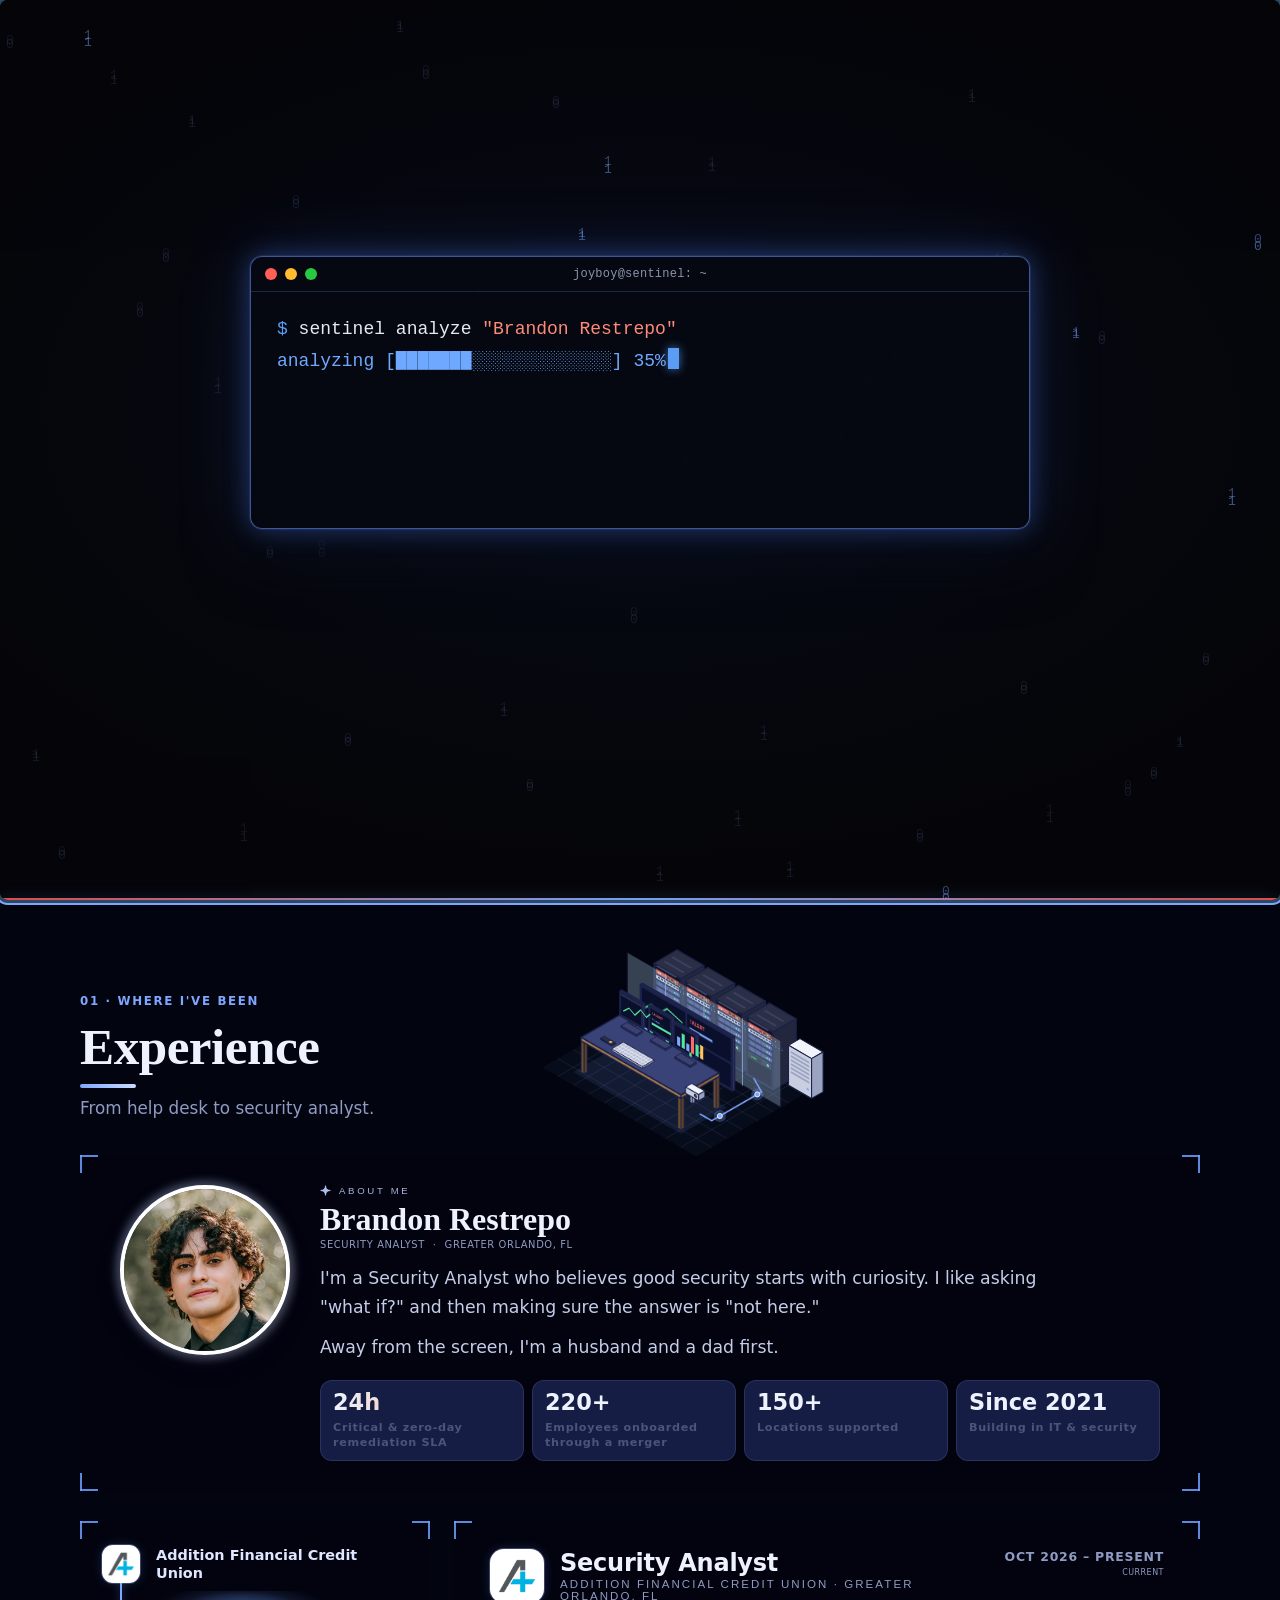
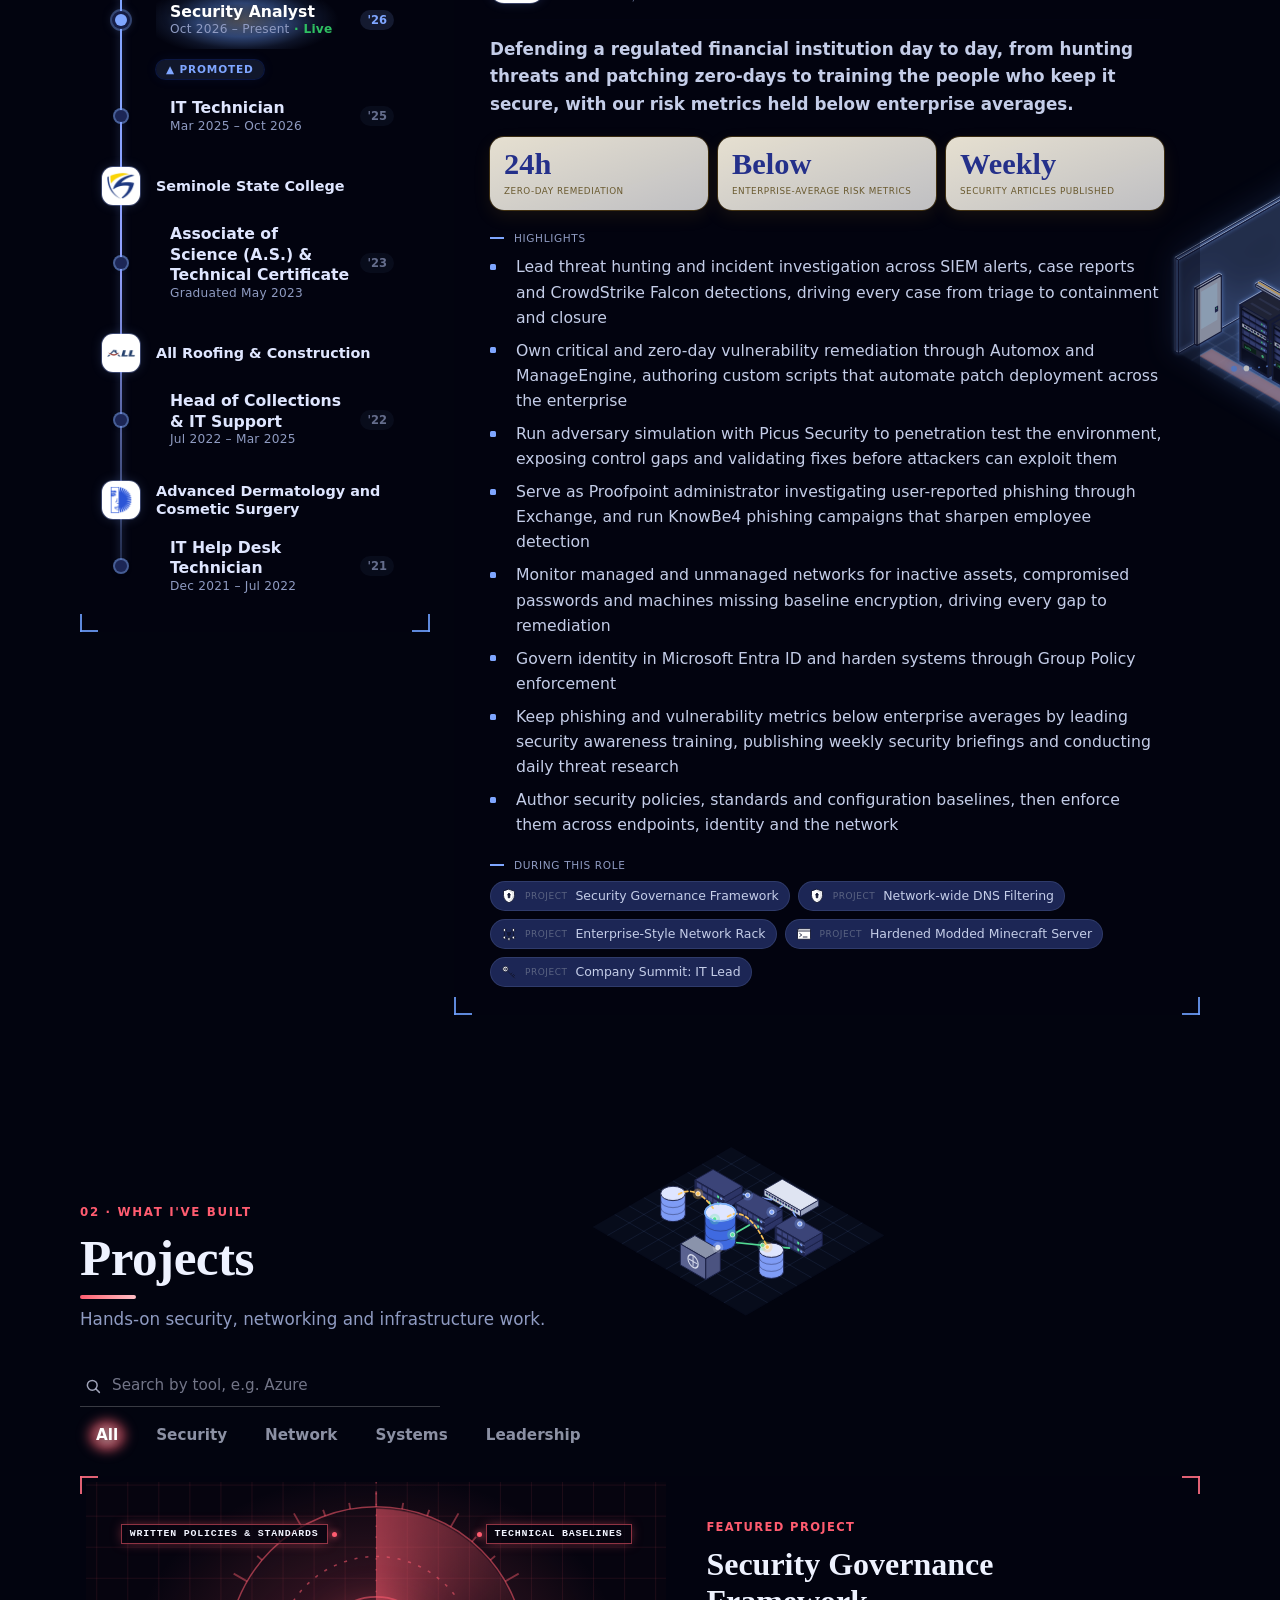
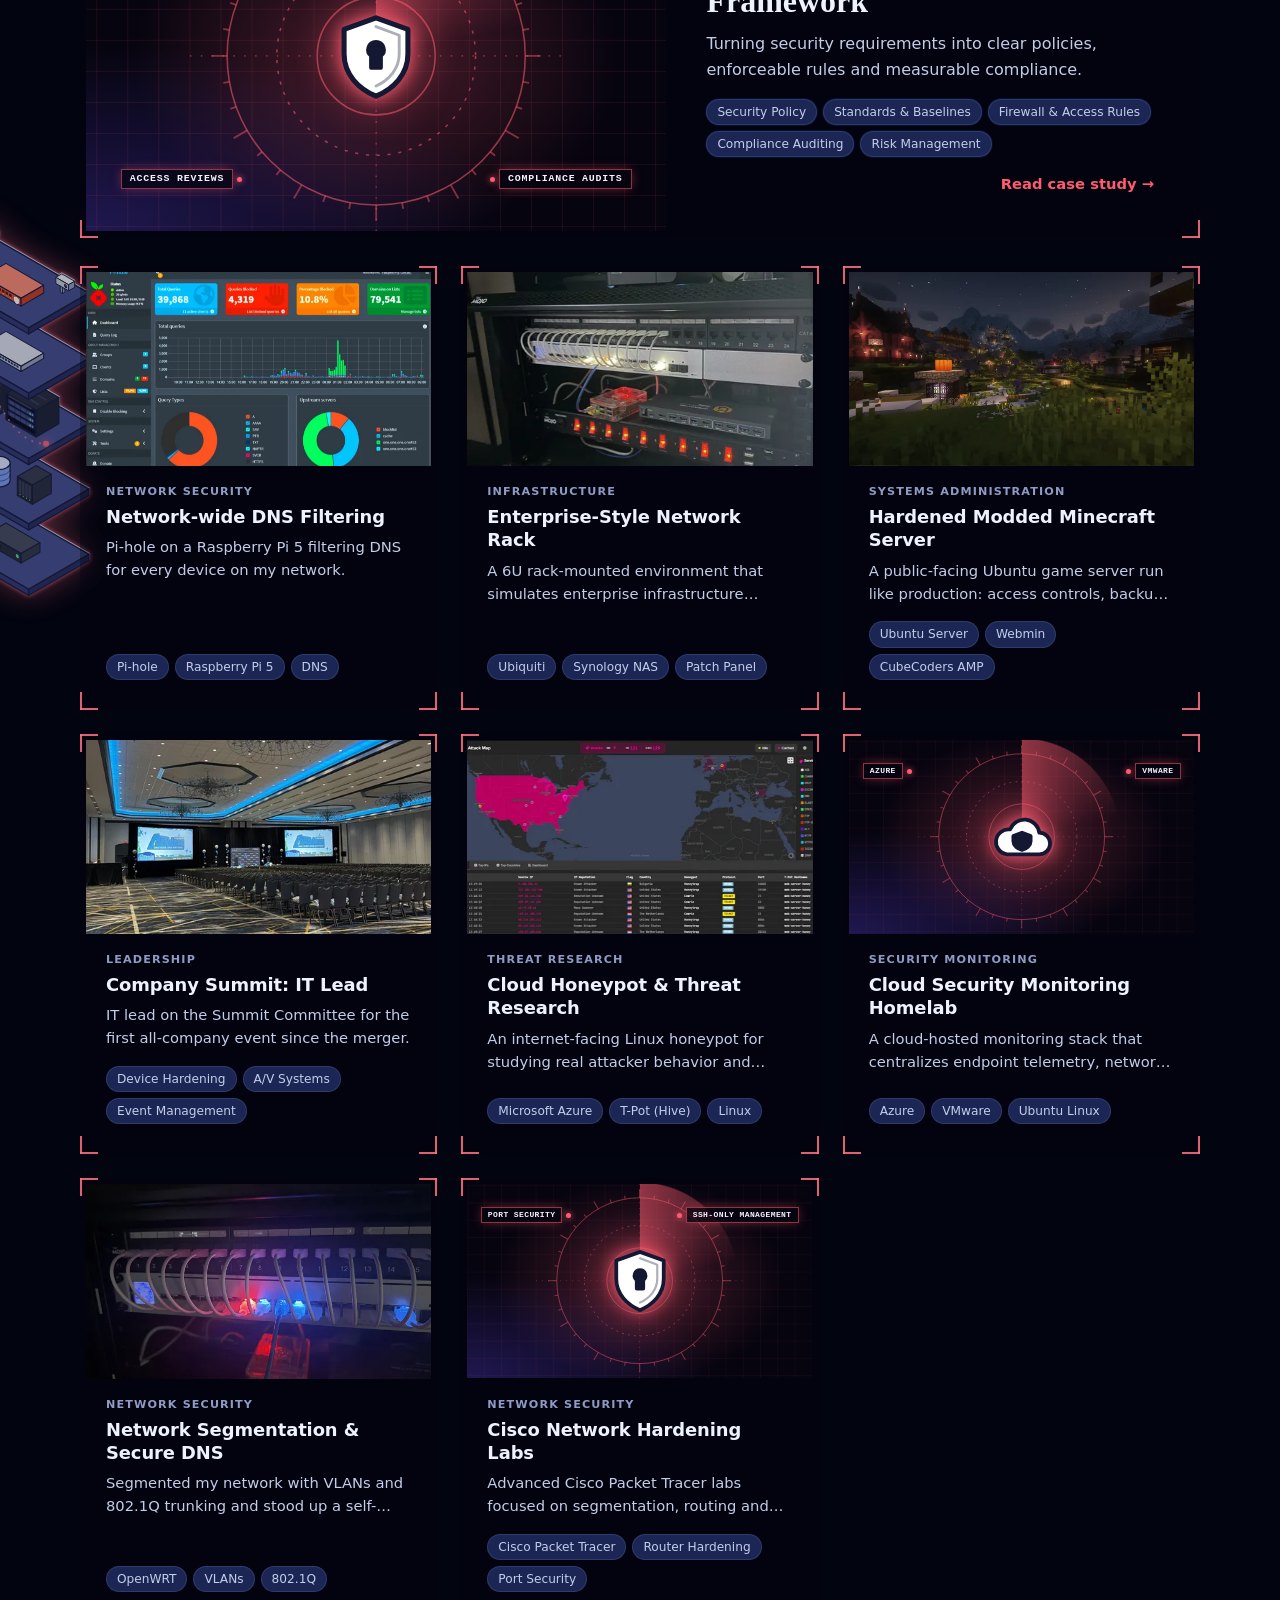
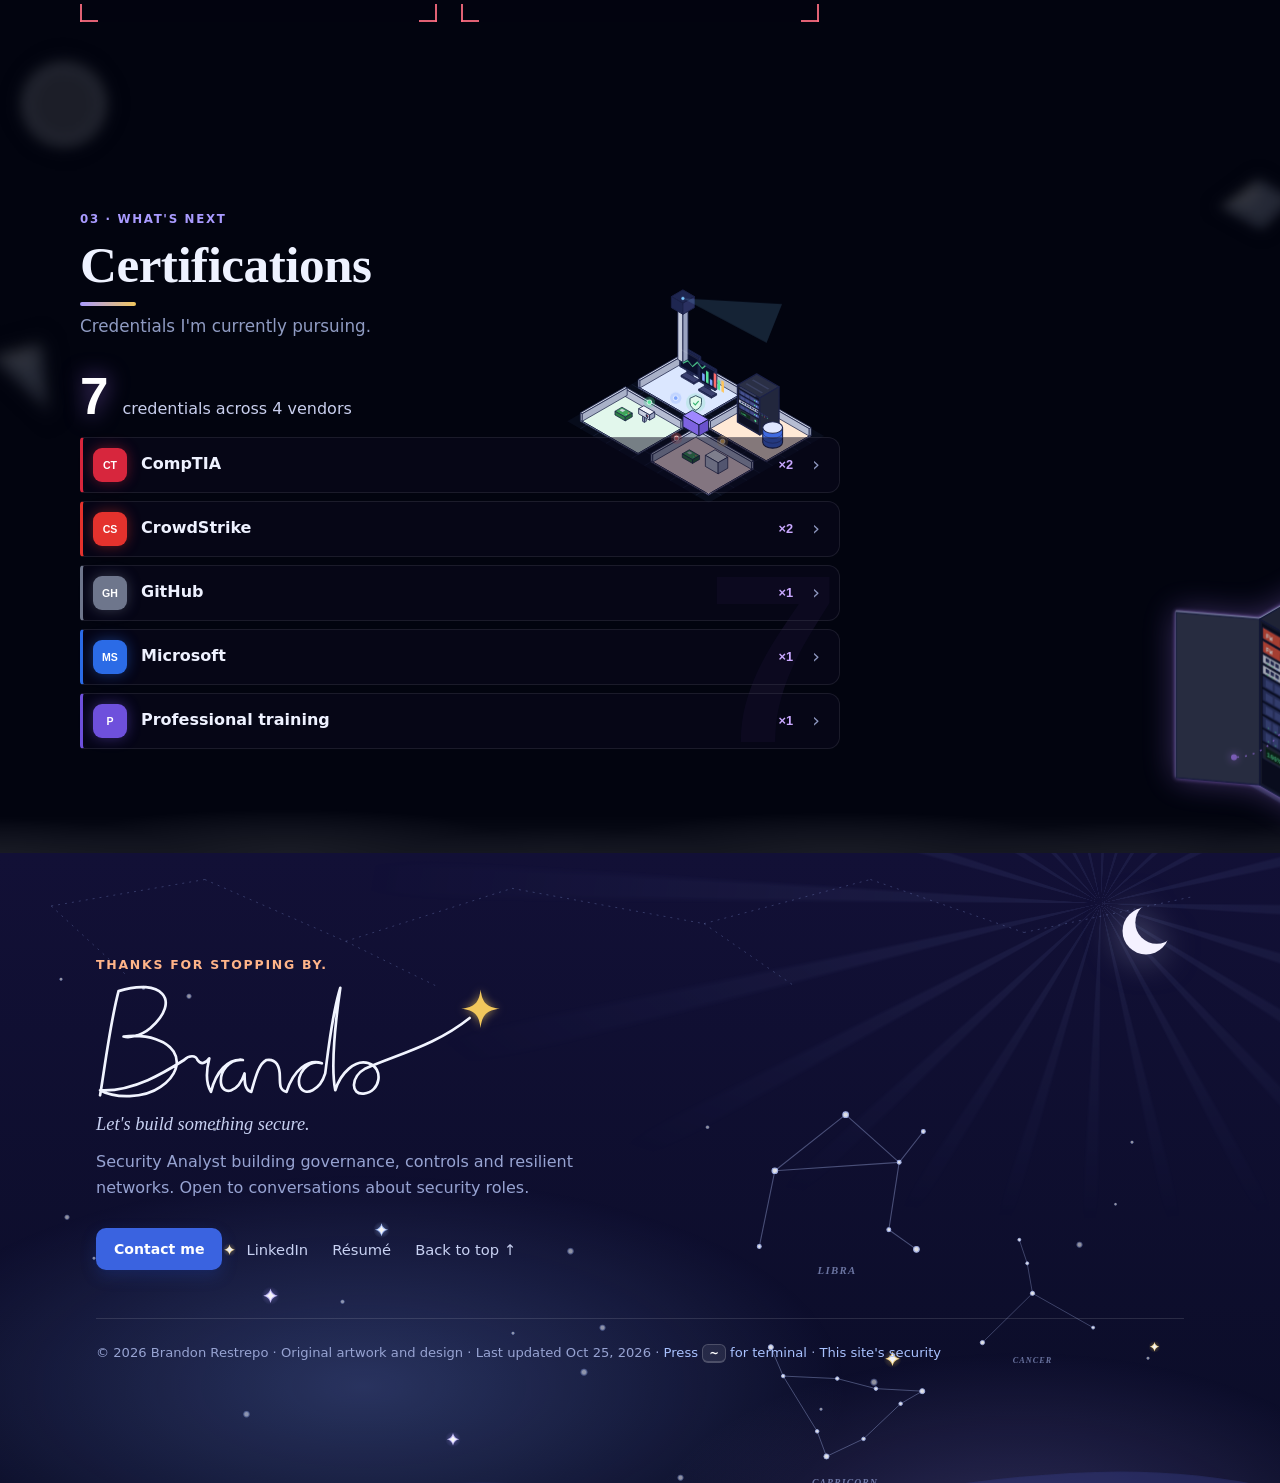
==== commit 71e93195: "New About bio: humbler, curiosity-first Co-Authored-By: Claude Opus 5.5 <noreply@anthropic.com> Clau" ====
--- a/index.html
+++ b/index.html
@@ -36,11 +36,11 @@
   <link rel="preconnect" href="https://fonts.googleapis.com">
   <link rel="preconnect" href="https://fonts.gstatic.com" crossorigin>
   <link href="https://fonts.googleapis.com/css2?family=Cinzel+Decorative:wght@700;900&family=Cinzel:wght@600;700;800;900&family=Cormorant+Garamond:wght@500;600;700&family=Michroma&family=Inter:wght@400;500;600;700&family=Open+Sans:ital,wght@0,400;0,600;0,700;0,800;1,700&display=swap" rel="stylesheet">
-  <script src="theme.js?v=1793587882"></script>
-  <link rel="stylesheet" href="styles.css?v=1793587882">
+  <script src="theme.js?v=1793588773"></script>
+  <link rel="stylesheet" href="styles.css?v=1793588773">
   <link rel="preconnect" href="https://fonts.googleapis.com">
   <link rel="preconnect" href="https://fonts.gstatic.com" crossorigin>
-  <link rel="icon" type="image/svg+xml" href="assets/images/favicon.svg?v=1793587882">
+  <link rel="icon" type="image/svg+xml" href="assets/images/favicon.svg?v=1793588773">
 </head>
 <body class="intro-active">
   <!--
@@ -532,10 +532,10 @@
 
   <!-- fairy-light cursor -->
 
-  <script src="assets/images/img-opt.js?v=1793587882"></script>
-  <script src="data.js?v=1793587882"></script>
-  <script src="app.js?v=1793587882"></script>
-  <script src="starmap.js?v=1793587882"></script>
-  <script src="rain.js?v=1793587882"></script>
+  <script src="assets/images/img-opt.js?v=1793588773"></script>
+  <script src="data.js?v=1793588773"></script>
+  <script src="app.js?v=1793588773"></script>
+  <script src="starmap.js?v=1793588773"></script>
+  <script src="rain.js?v=1793588773"></script>
 </body>
 </html>
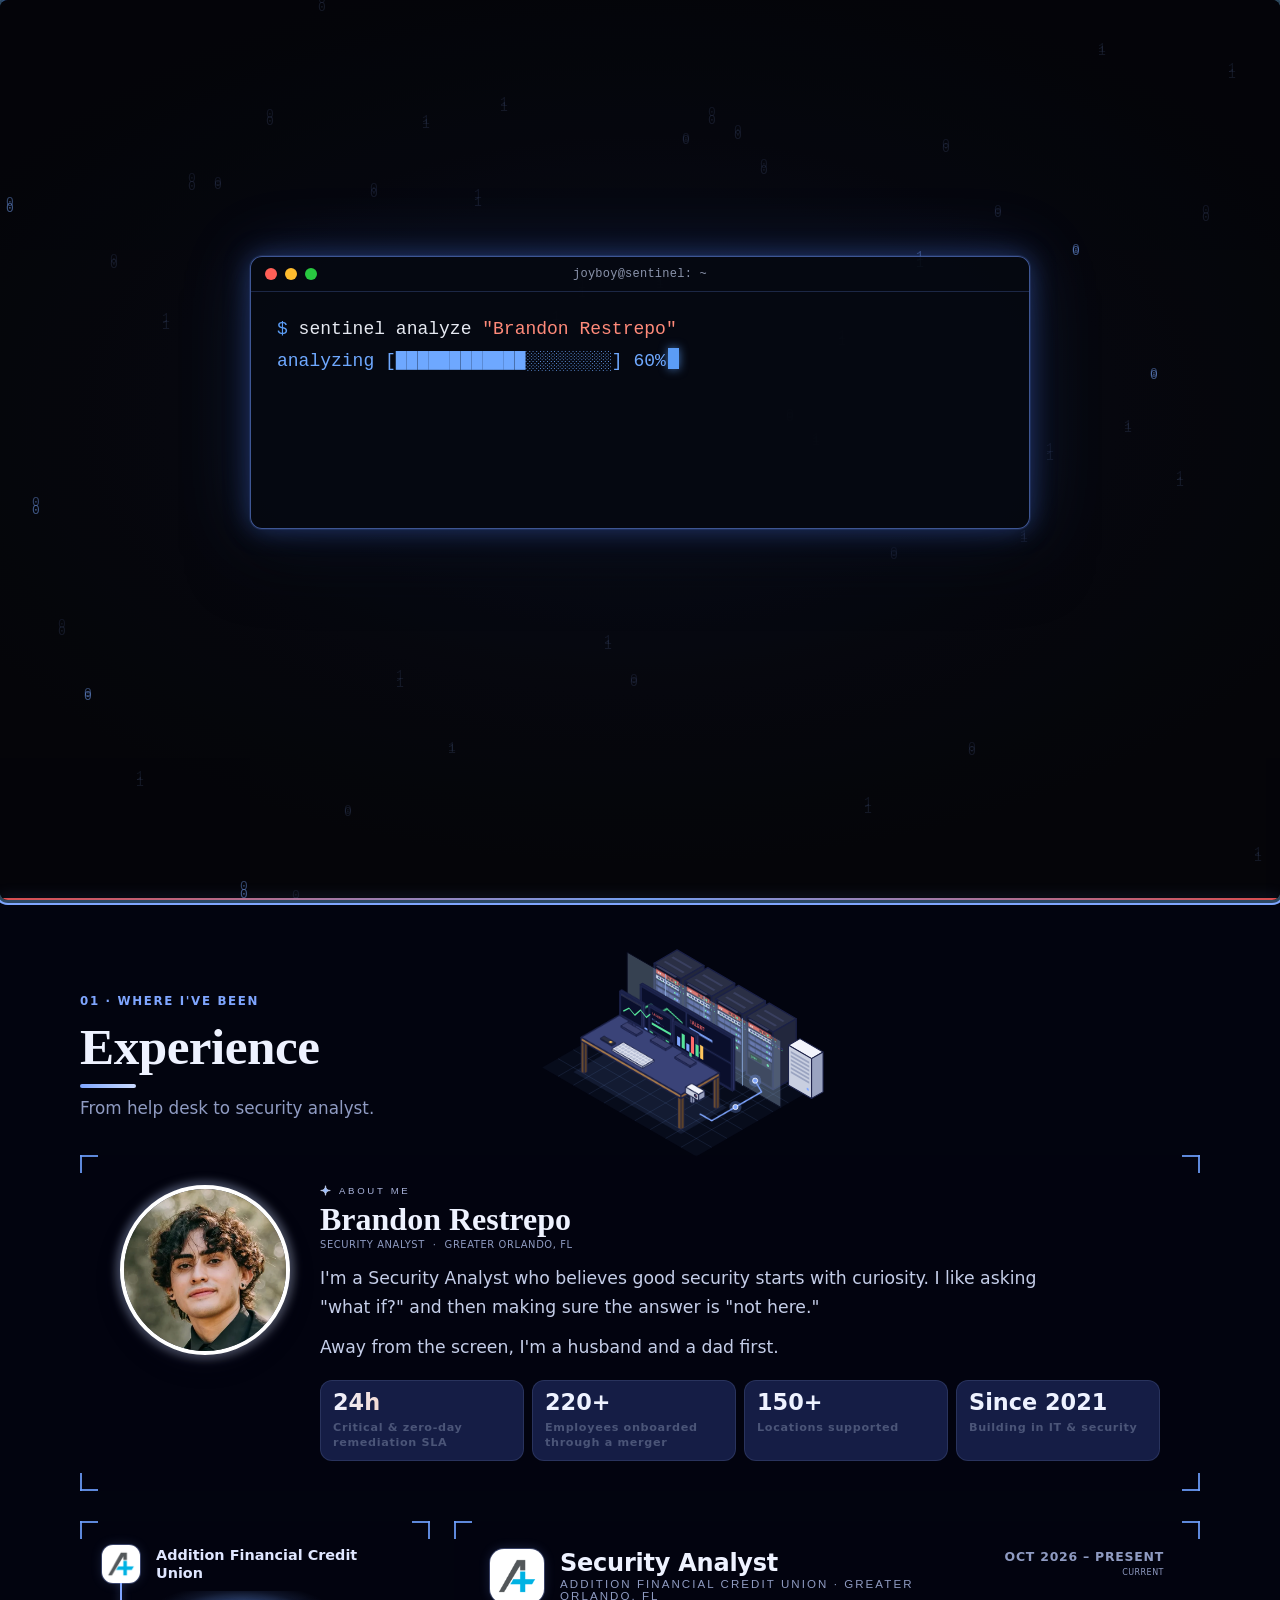
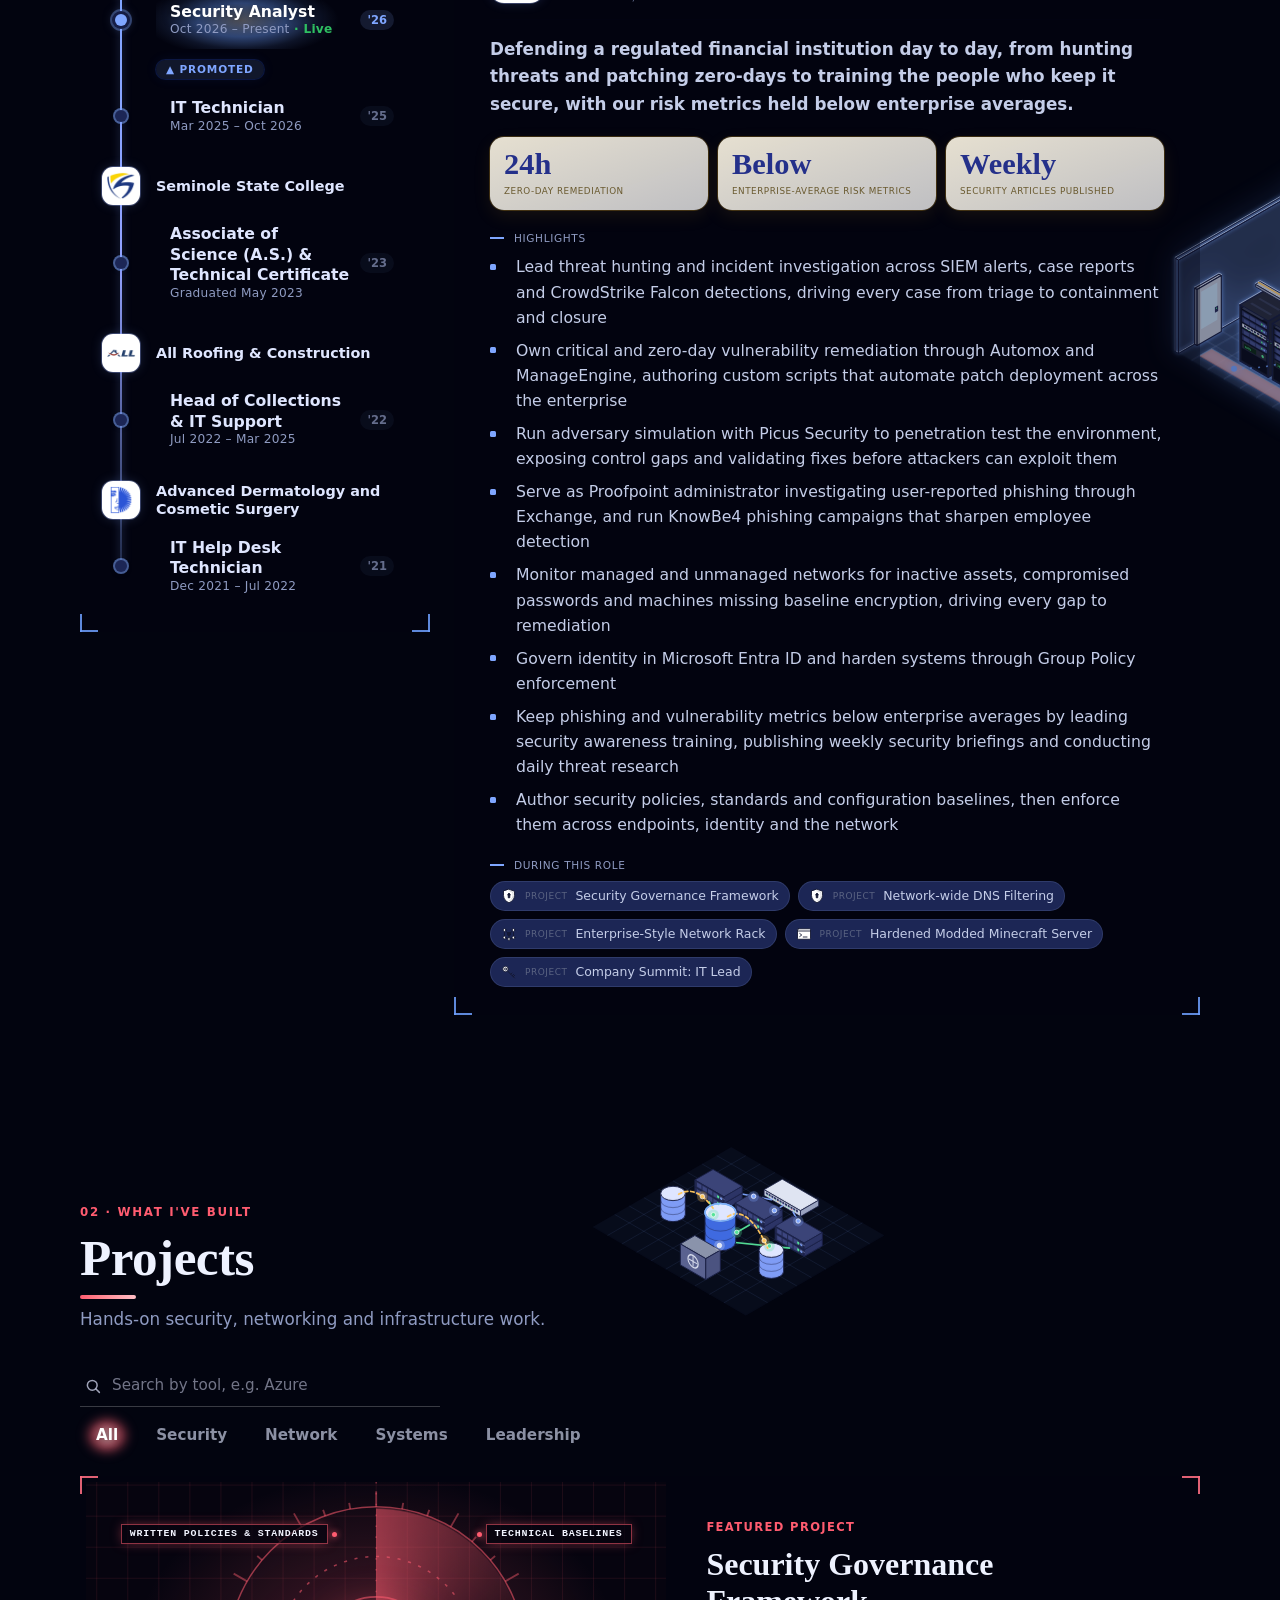
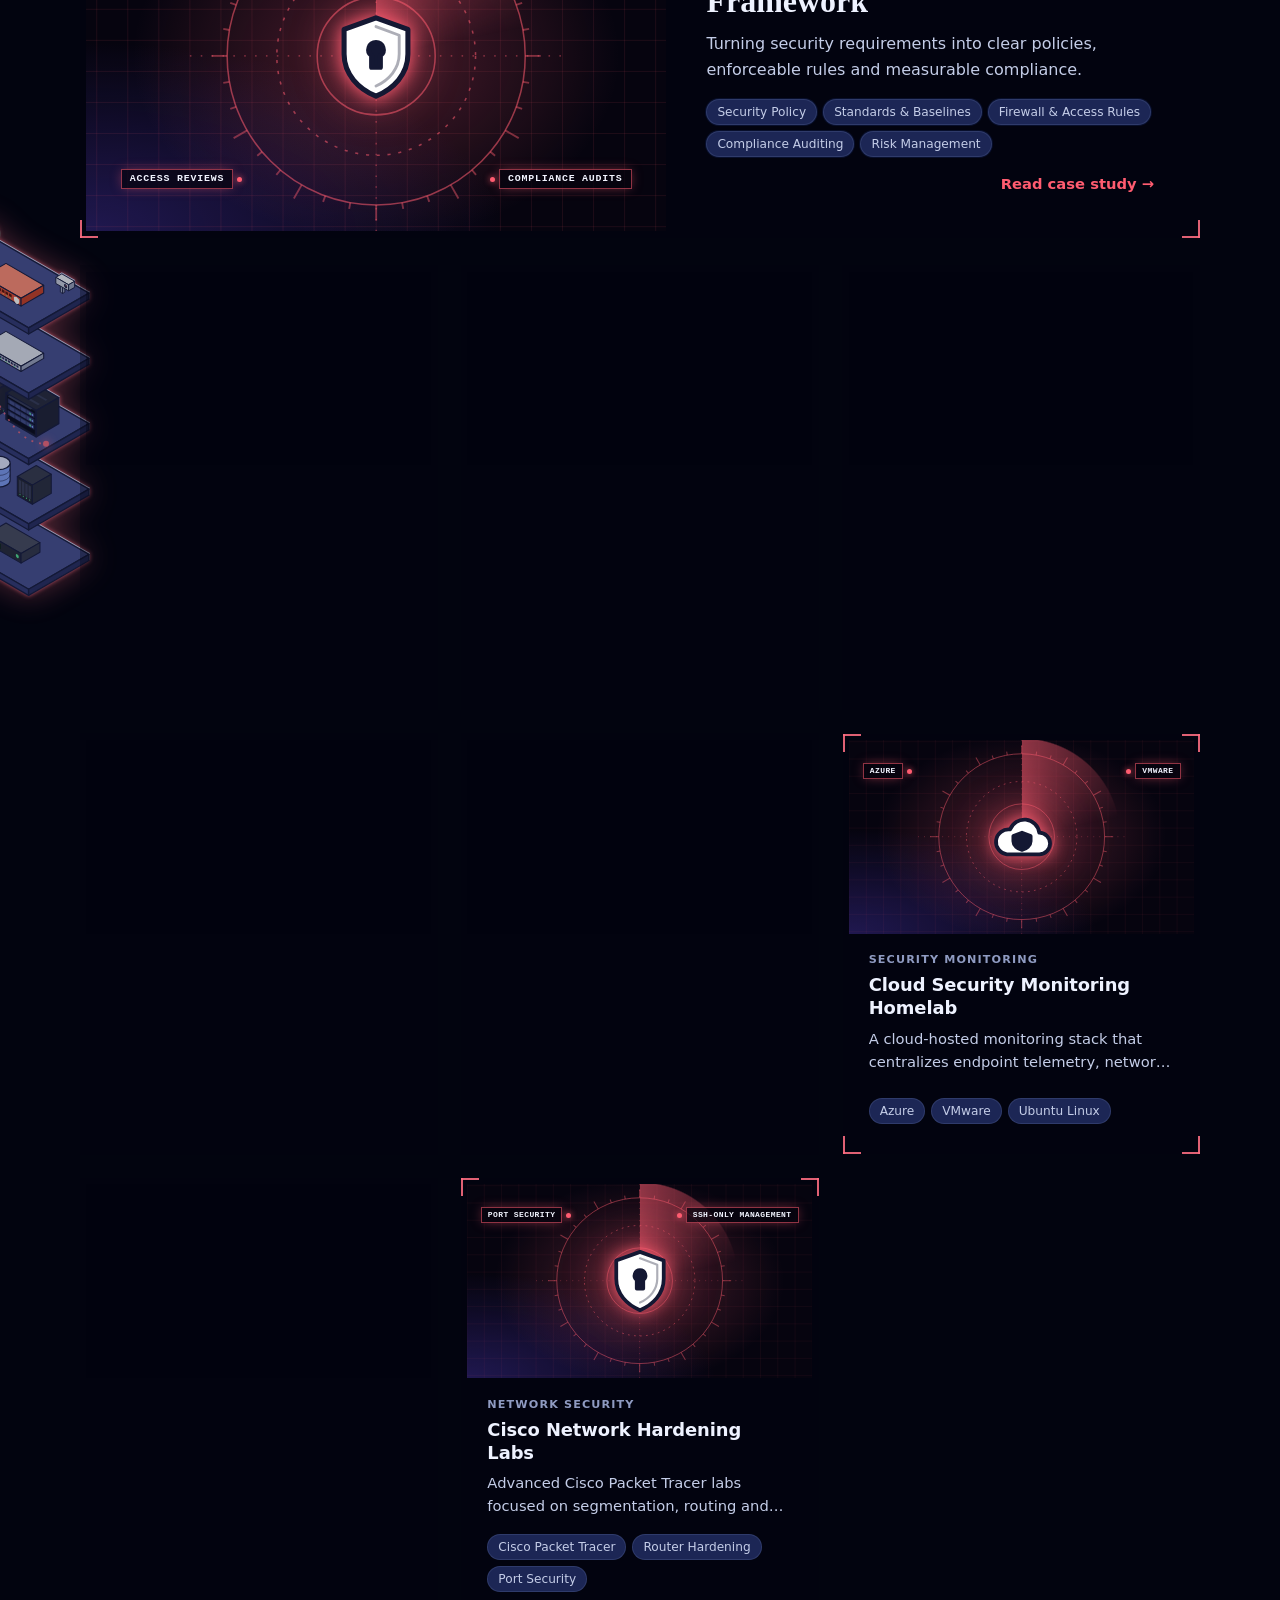
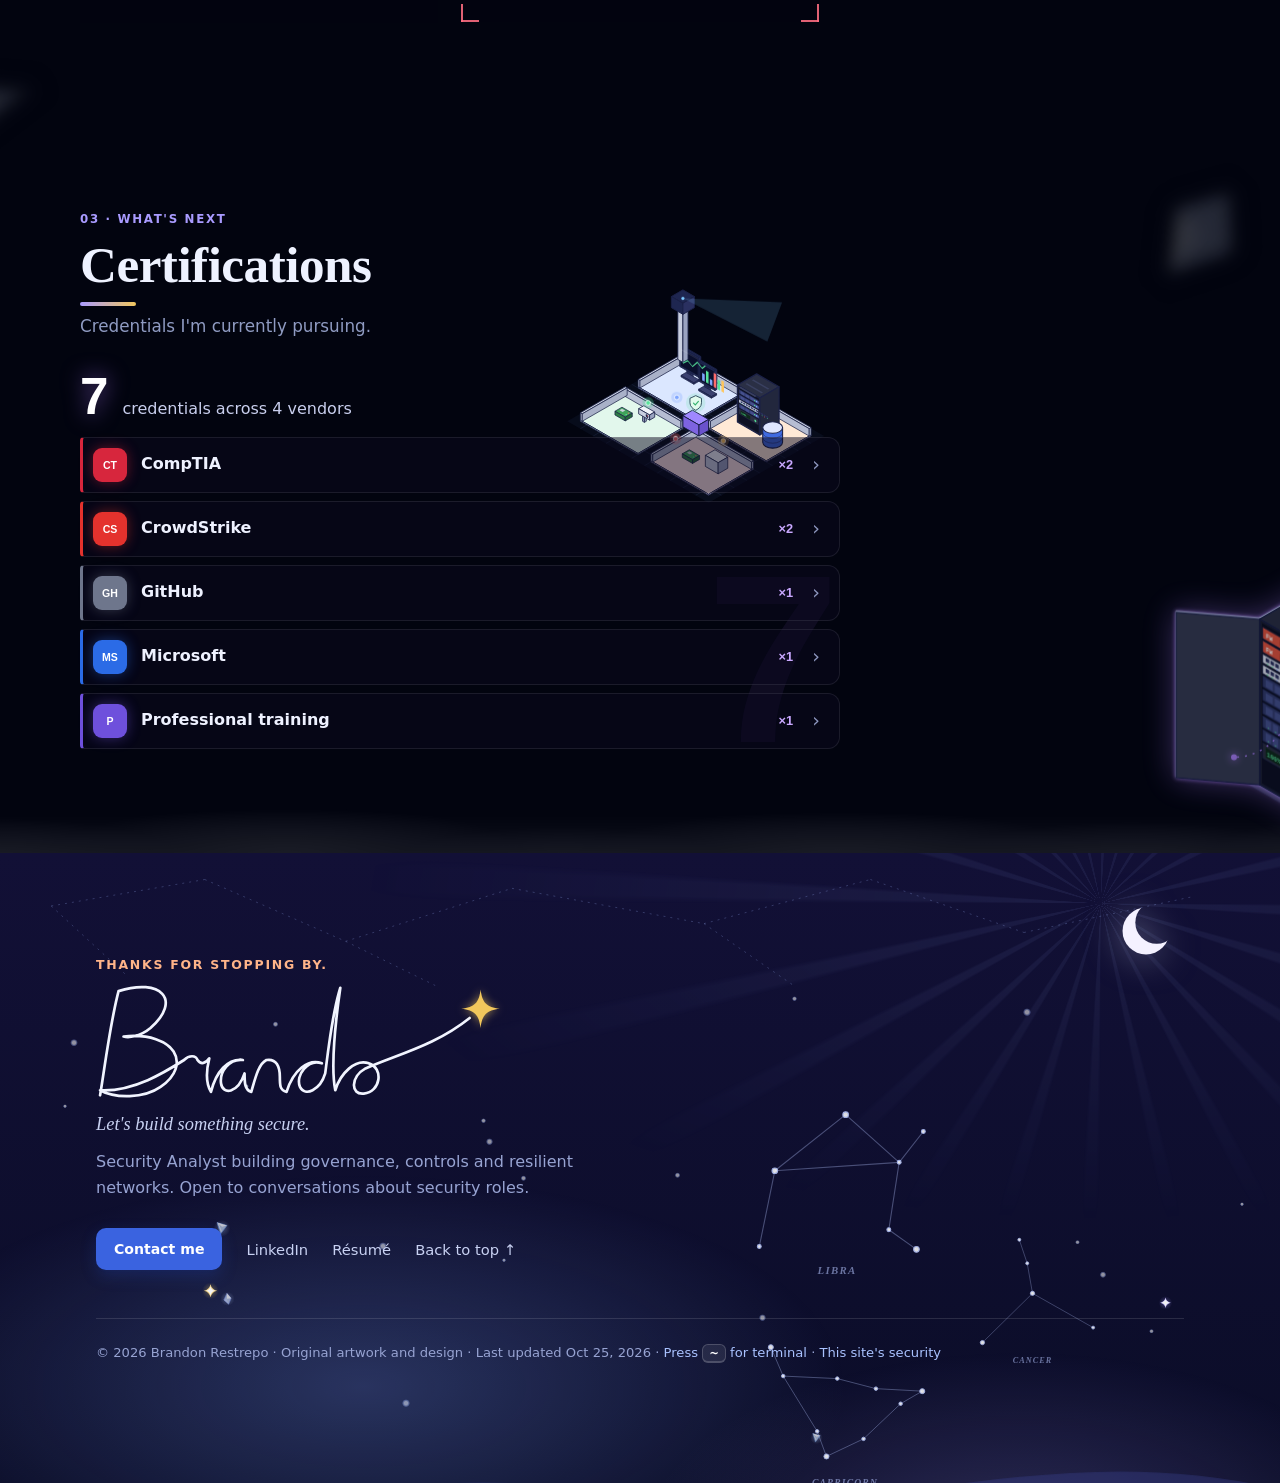
==== commit c5990993: "Section jumps: remove the animated glide, jump instantly Co-Authored-By: Claude Opus 5.5 <noreply@an" ====
--- a/index.html
+++ b/index.html
@@ -36,11 +36,11 @@
   <link rel="preconnect" href="https://fonts.googleapis.com">
   <link rel="preconnect" href="https://fonts.gstatic.com" crossorigin>
   <link href="https://fonts.googleapis.com/css2?family=Cinzel+Decorative:wght@700;900&family=Cinzel:wght@600;700;800;900&family=Cormorant+Garamond:wght@500;600;700&family=Michroma&family=Inter:wght@400;500;600;700&family=Open+Sans:ital,wght@0,400;0,600;0,700;0,800;1,700&display=swap" rel="stylesheet">
-  <script src="theme.js?v=1793588773"></script>
-  <link rel="stylesheet" href="styles.css?v=1793588773">
+  <script src="theme.js?v=1793590598"></script>
+  <link rel="stylesheet" href="styles.css?v=1793590598">
   <link rel="preconnect" href="https://fonts.googleapis.com">
   <link rel="preconnect" href="https://fonts.gstatic.com" crossorigin>
-  <link rel="icon" type="image/svg+xml" href="assets/images/favicon.svg?v=1793588773">
+  <link rel="icon" type="image/svg+xml" href="assets/images/favicon.svg?v=1793590598">
 </head>
 <body class="intro-active">
   <!--
@@ -532,10 +532,10 @@
 
   <!-- fairy-light cursor -->
 
-  <script src="assets/images/img-opt.js?v=1793588773"></script>
-  <script src="data.js?v=1793588773"></script>
-  <script src="app.js?v=1793588773"></script>
-  <script src="starmap.js?v=1793588773"></script>
-  <script src="rain.js?v=1793588773"></script>
+  <script src="assets/images/img-opt.js?v=1793590598"></script>
+  <script src="data.js?v=1793590598"></script>
+  <script src="app.js?v=1793590598"></script>
+  <script src="starmap.js?v=1793590598"></script>
+  <script src="rain.js?v=1793590598"></script>
 </body>
 </html>
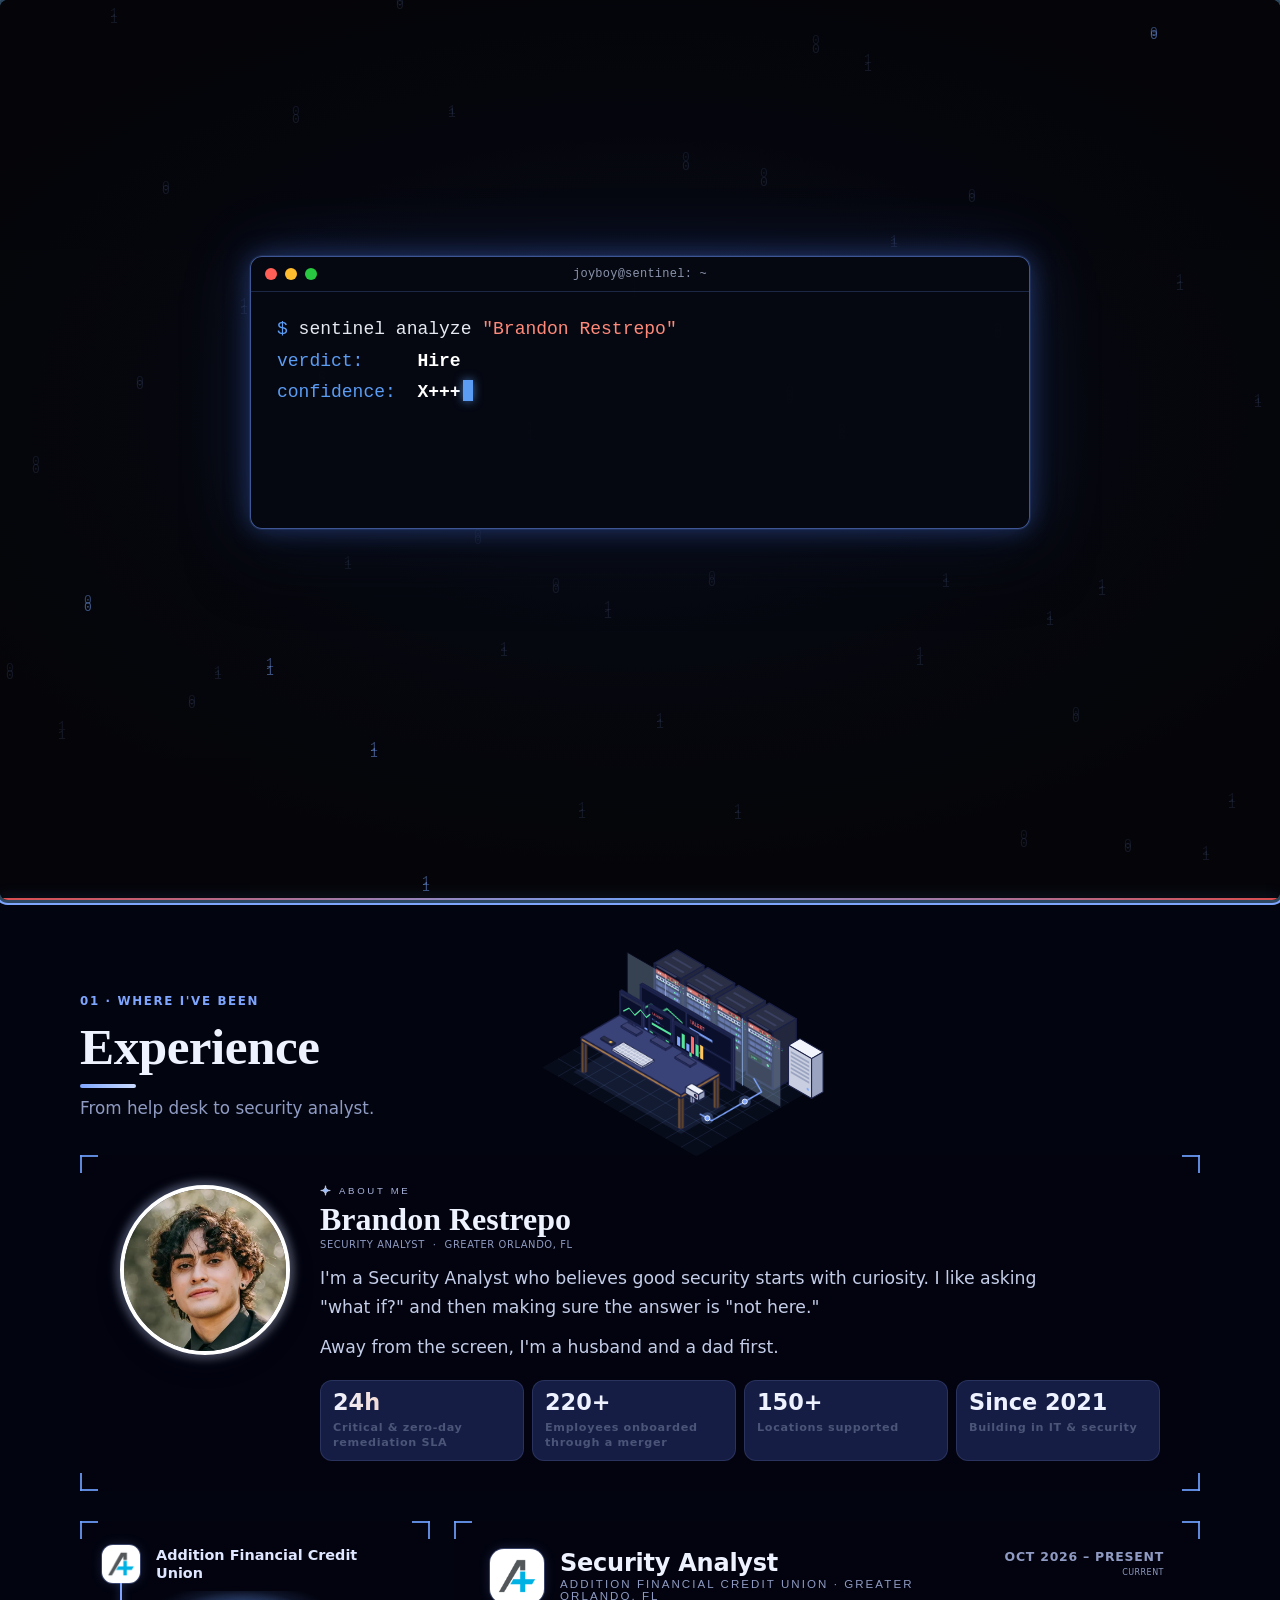
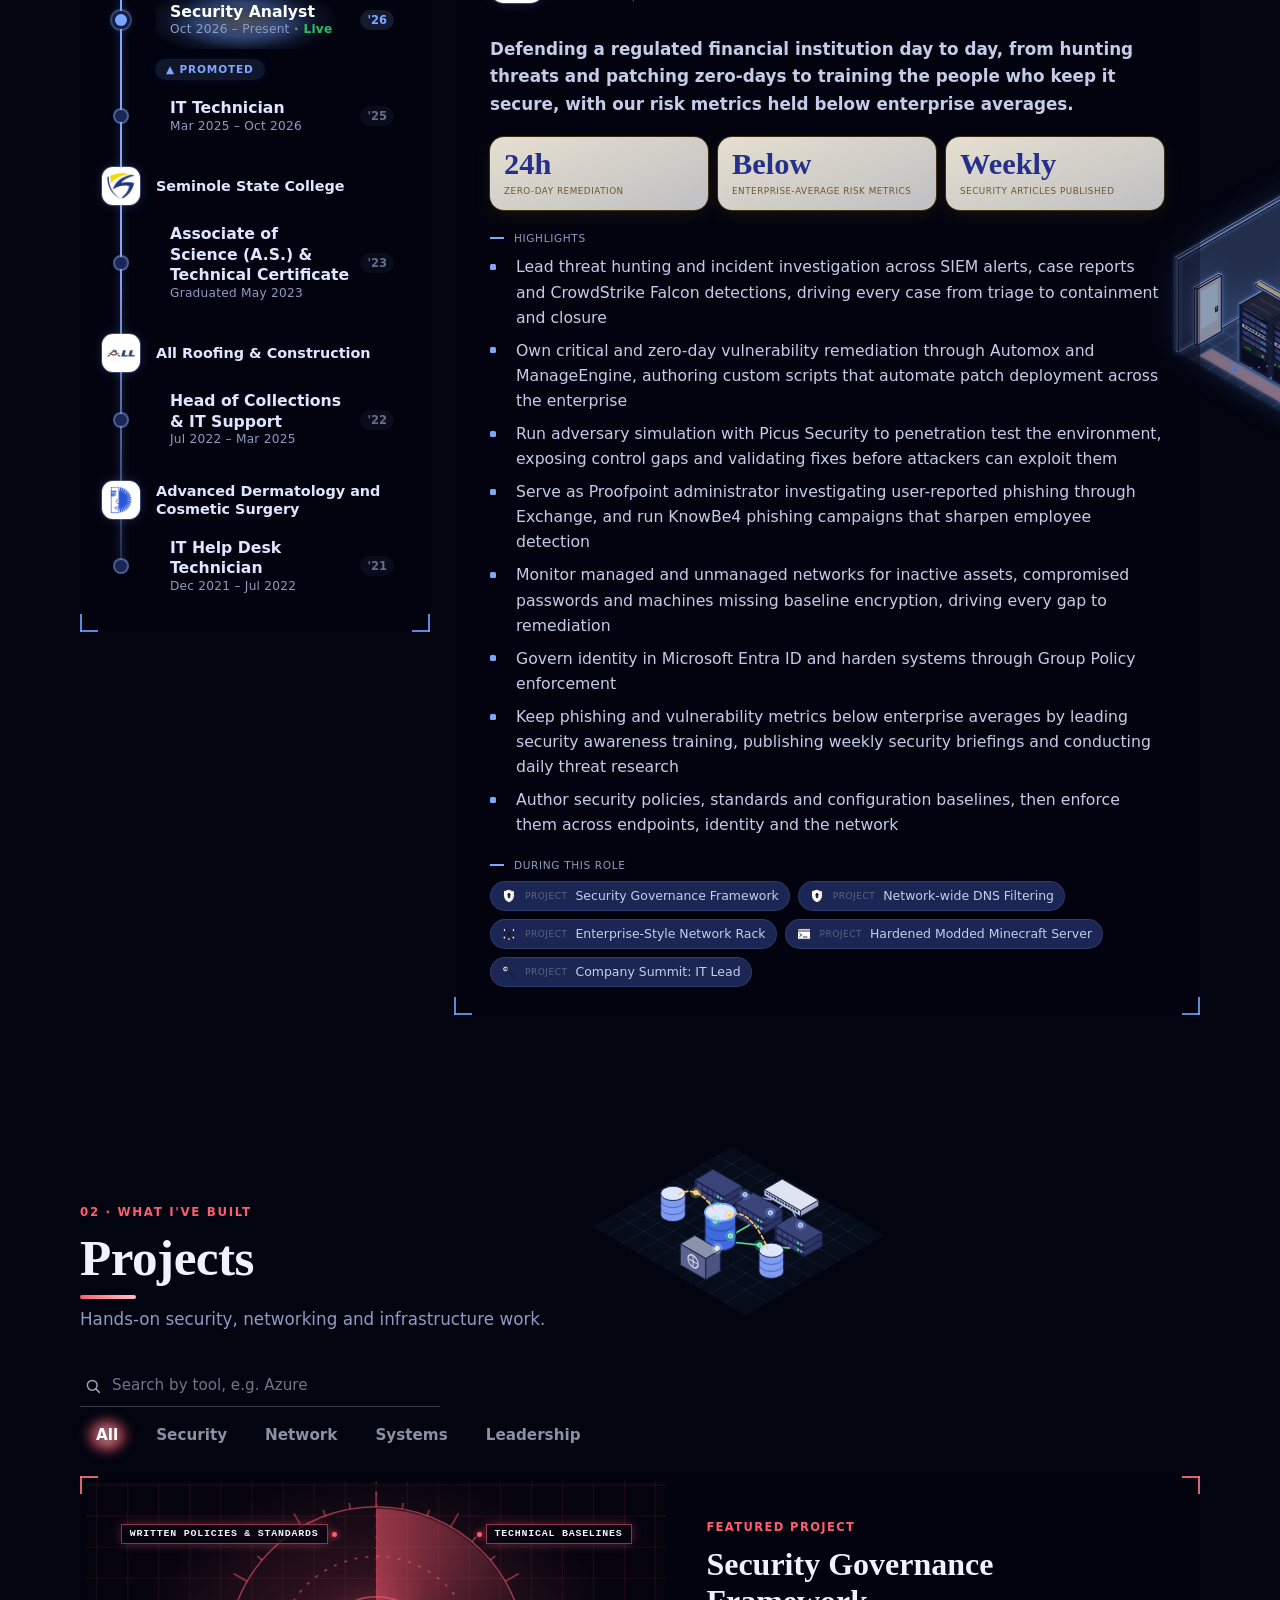
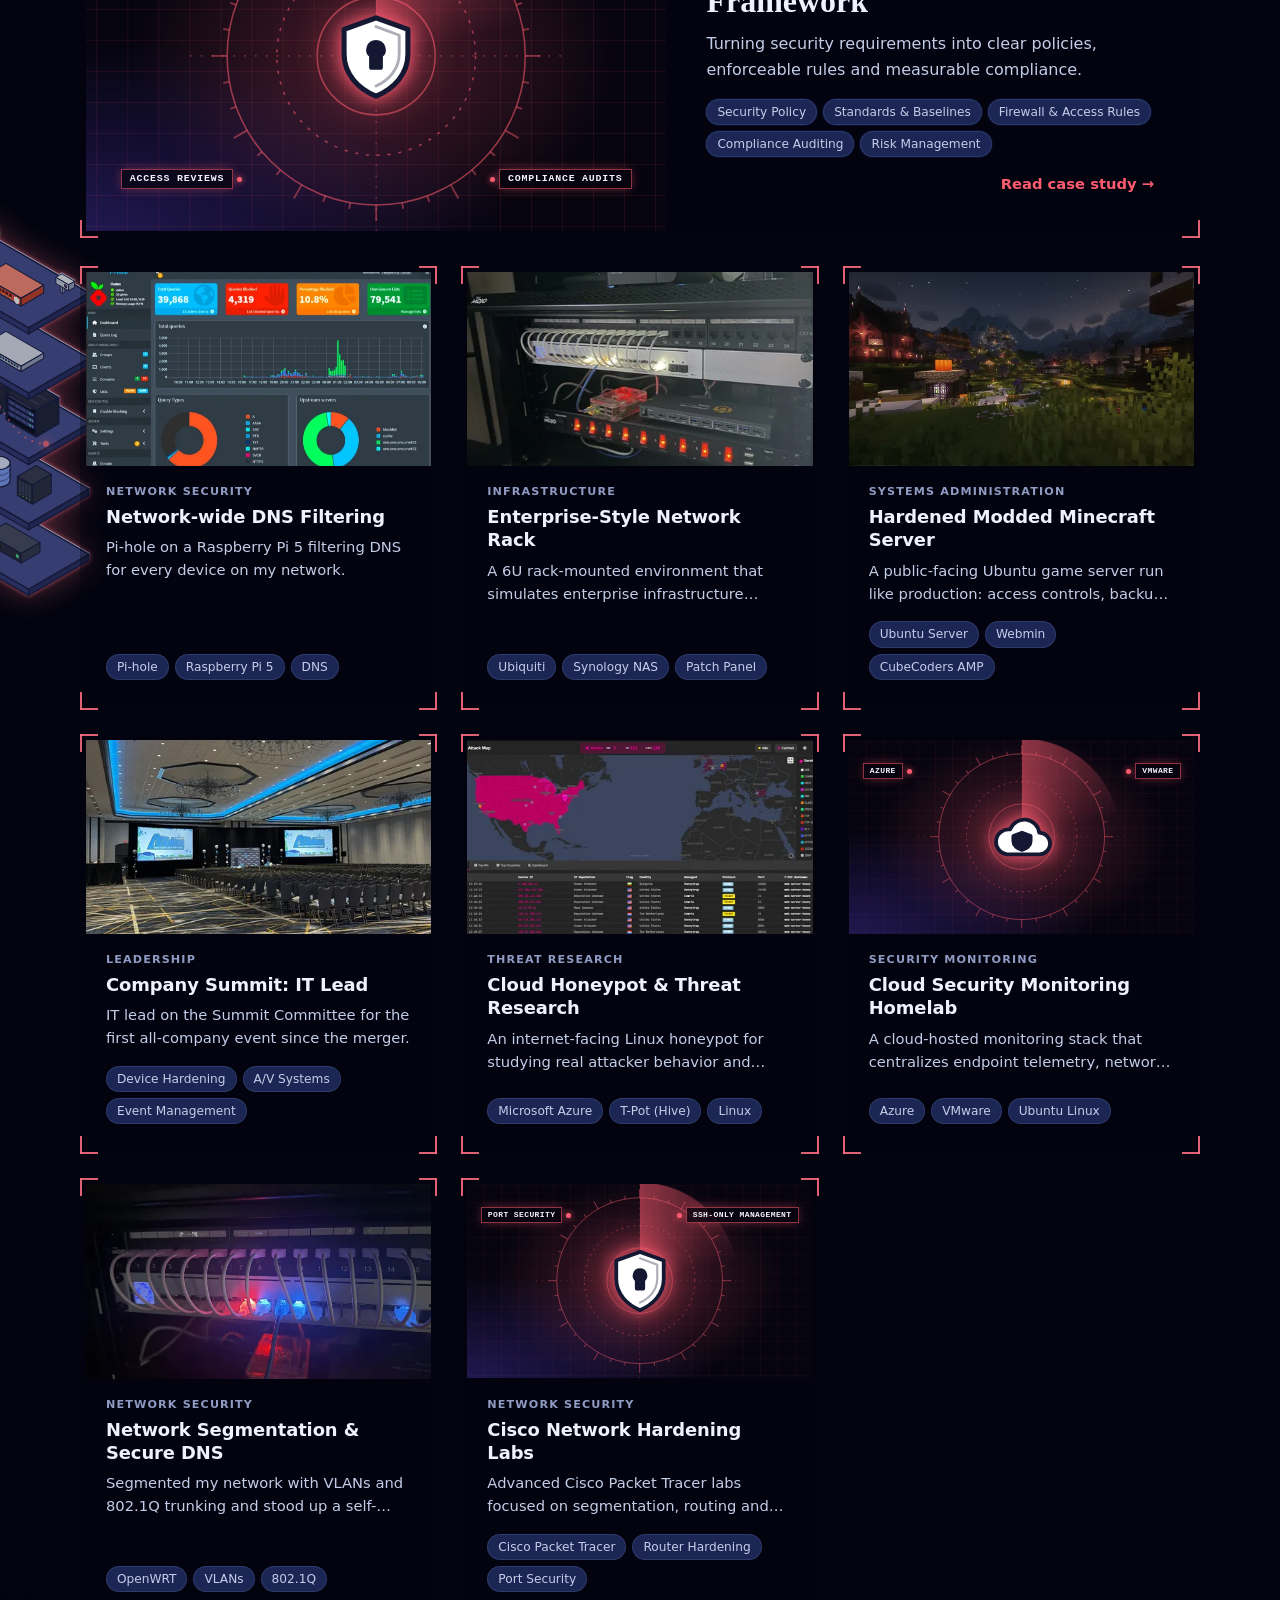
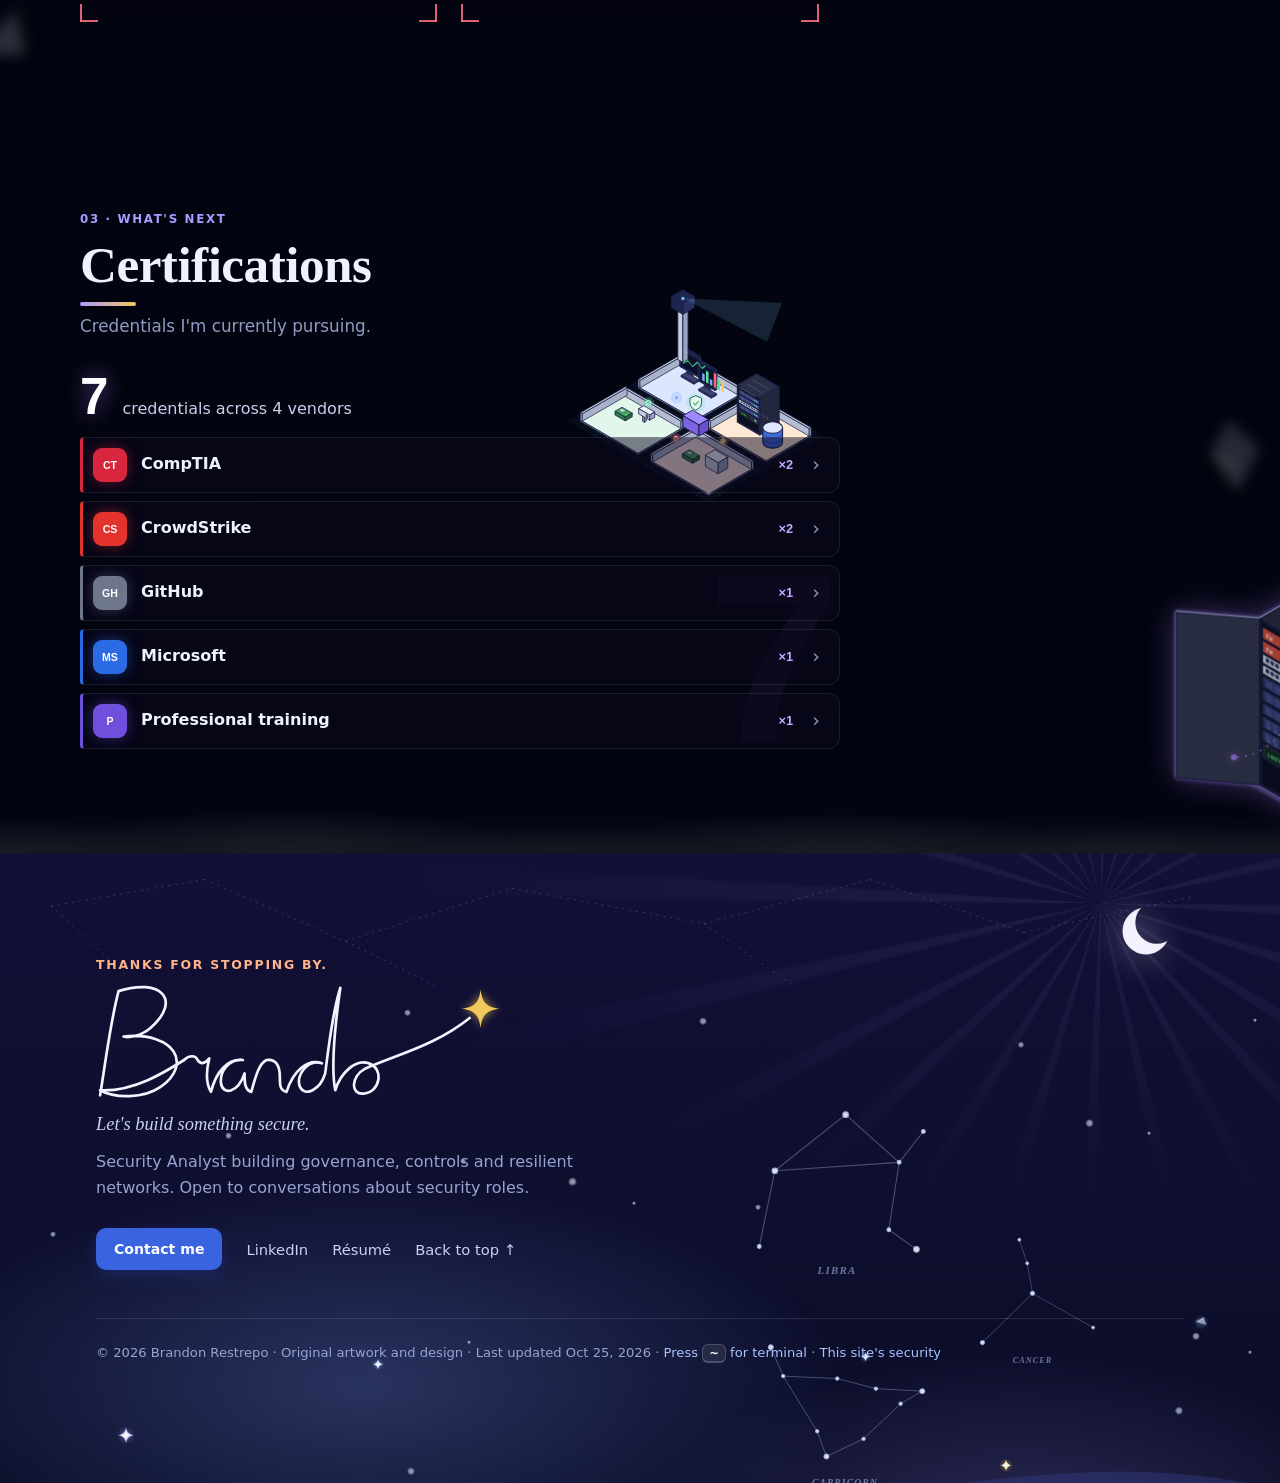
==== commit 5fbb5aa2: "Back navigation, fairy cursor on by default, smooth certification rows - Back pill + phone/browser B" ====
--- a/index.html
+++ b/index.html
@@ -36,11 +36,11 @@
   <link rel="preconnect" href="https://fonts.googleapis.com">
   <link rel="preconnect" href="https://fonts.gstatic.com" crossorigin>
   <link href="https://fonts.googleapis.com/css2?family=Cinzel+Decorative:wght@700;900&family=Cinzel:wght@600;700;800;900&family=Cormorant+Garamond:wght@500;600;700&family=Michroma&family=Inter:wght@400;500;600;700&family=Open+Sans:ital,wght@0,400;0,600;0,700;0,800;1,700&display=swap" rel="stylesheet">
-  <script src="theme.js?v=1793590598"></script>
-  <link rel="stylesheet" href="styles.css?v=1793590598">
+  <script src="theme.js?v=1793624508"></script>
+  <link rel="stylesheet" href="styles.css?v=1793624508">
   <link rel="preconnect" href="https://fonts.googleapis.com">
   <link rel="preconnect" href="https://fonts.gstatic.com" crossorigin>
-  <link rel="icon" type="image/svg+xml" href="assets/images/favicon.svg?v=1793590598">
+  <link rel="icon" type="image/svg+xml" href="assets/images/favicon.svg?v=1793624508">
 </head>
 <body class="intro-active">
   <!--
@@ -532,10 +532,10 @@
 
   <!-- fairy-light cursor -->
 
-  <script src="assets/images/img-opt.js?v=1793590598"></script>
-  <script src="data.js?v=1793590598"></script>
-  <script src="app.js?v=1793590598"></script>
-  <script src="starmap.js?v=1793590598"></script>
-  <script src="rain.js?v=1793590598"></script>
+  <script src="assets/images/img-opt.js?v=1793624508"></script>
+  <script src="data.js?v=1793624508"></script>
+  <script src="app.js?v=1793624508"></script>
+  <script src="starmap.js?v=1793624508"></script>
+  <script src="rain.js?v=1793624508"></script>
 </body>
 </html>
--- a/styles.css
+++ b/styles.css
@@ -3406,8 +3406,8 @@
 html:not(.dark) .cv-top b { color: #1a1440; text-shadow: 0 0 18px rgba(120, 70, 230, .35); } html:not(.dark) .cv-top span { color: #3a3f66; }
 .cv-row { --k: 175, 120, 255; margin-bottom: 8px; border-radius: 4px 12px 12px 4px; border: 1px solid rgba(255, 255, 255, .09); border-left: 3px solid rgb(var(--k)); background: rgba(10, 8, 30, .5); transition: border-color .2s, background .2s; }
 .cv-row.ct { --k: 215, 38, 61; } .cv-row.cs { --k: 228, 50, 45; } .cv-row.ms { --k: 43, 107, 230; } .cv-row.gh { --k: 110, 118, 140; } .cv-row.pt { --k: 110, 80, 220; }
-.cv-row[open] { border-color: rgba(var(--k), .55); border-left-color: rgb(var(--k)); background: linear-gradient(90deg, rgba(var(--k), .14), rgba(10, 8, 30, .5)); }
-html:not(.dark) .cv-row { background: rgba(255, 255, 255, .7); border-color: rgba(20, 26, 61, .1); } html:not(.dark) .cv-row[open] { background: linear-gradient(90deg, rgba(var(--k), .1), rgba(255, 255, 255, .8)); }
+.cv-row.is-open { border-color: rgba(var(--k), .55); border-left-color: rgb(var(--k)); background: linear-gradient(90deg, rgba(var(--k), .14), rgba(10, 8, 30, .5)); }
+html:not(.dark) .cv-row { background: rgba(255, 255, 255, .7); border-color: rgba(20, 26, 61, .1); } html:not(.dark) .cv-row.is-open { background: linear-gradient(90deg, rgba(var(--k), .1), rgba(255, 255, 255, .8)); }
 .cv-row summary { display: flex; align-items: center; gap: 14px; padding: 10px 14px 10px 10px; cursor: pointer; list-style: none; font-size: 1rem; color: #eef1ff; }
 .cv-row summary::-webkit-details-marker { display: none; }
 .cv-row summary:focus-visible { outline: 2px solid #ffcf5c; outline-offset: 2px; border-radius: 6px; }
@@ -3415,13 +3415,13 @@
 .cv-lg { width: 34px; height: 34px; border-radius: 9px; display: grid; place-items: center; flex: none; font: 700 .66rem Inter, sans-serif; color: #fff; background: rgb(var(--k)); box-shadow: 0 0 14px rgba(var(--k), .45); }
 .cv-name { font-weight: 600; }
 .cv-n { margin-left: auto; font: 700 .8rem Inter, sans-serif; color: #c9a8ff; } html:not(.dark) .cv-n { color: #6a3fd0; }
-.cv-chev { width: 18px; text-align: center; color: #8e97bf; transition: transform .25s; font-size: 1.2rem; } .cv-row[open] .cv-chev { transform: rotate(90deg); }
-.cv-body { padding: 0 14px 14px 58px; }
+.cv-chev { width: 18px; text-align: center; color: #8e97bf; transition: transform .25s; font-size: 1.2rem; } .cv-row.is-open .cv-chev { transform: rotate(90deg); }
+.cv-body { overflow: hidden; } .cv-in { padding: 0 14px 14px 58px; }
 .cv-body p { margin: 0 0 8px; font-size: .86rem; color: #b8bfe0; } html:not(.dark) .cv-body p { color: #4a5378; }
 .cv-pills { display: flex; flex-wrap: wrap; gap: 6px; }
 .cv-pill { padding: 4px 11px; border-radius: 999px; font-size: .8rem; color: #eef1ff; background: rgba(var(--k), .16); border: 1px solid rgba(var(--k), .45); }
 html:not(.dark) .cv-pill { color: #141a3d; }
-@media (max-width: 560px) { .cv-body { padding-left: 14px; } .cv-row summary { gap: 10px; } }
+@media (max-width: 560px) { .cv-in { padding-left: 14px; } .cv-row summary { gap: 10px; } }
 
 /* terminal easter eggs */
 .tl-warn { color: #ffcf5c; } .tl-v { color: #c9a8ff; }
@@ -3431,3 +3431,15 @@
 .tl-neo { display: flex; flex-wrap: wrap; gap: 6px 22px; align-items: flex-start; margin-top: 4px; }
 .neo-art { color: #c9a8ff; line-height: 1.12; white-space: pre; text-shadow: 0 0 10px rgba(175,120,255,.45); padding-top: 2px; }
 .neo-sw { display: flex; gap: 6px; margin-top: 6px; } .neo-sw i { width: 22px; height: 12px; border-radius: 3px; }
+
+/* Back pill: appears after a section jump, returns to where you were */
+.back-pill { position: fixed; left: 50%; bottom: 24px; z-index: 95; display: inline-flex; align-items: center; gap: 6px; padding: 9px 16px 9px 12px; border-radius: 999px; border: 1px solid rgba(127,166,255,.45); background: rgba(13,19,48,.82); -webkit-backdrop-filter: blur(10px); backdrop-filter: blur(10px); color: #dce6ff; font: 600 .86rem var(--f-ui); cursor: pointer; box-shadow: 0 8px 24px rgba(0,0,0,.35), 0 0 18px rgba(127,166,255,.18); opacity: 0; transform: translate(-50%, 14px); pointer-events: none; transition: opacity .25s, transform .25s, background .2s; }
+.back-pill.show { opacity: 1; transform: translate(-50%, 0); pointer-events: auto; }
+.back-pill:hover { background: rgba(30,40,95,.9); }
+.back-pill:focus-visible { outline: 2px solid #7fa6ff; outline-offset: 3px; }
+.back-pill svg { width: 16px; height: 16px; }
+.back-pill[hidden] { display: none; }
+html:not(.dark) .back-pill { background: rgba(255,255,255,.92); color: #1b2a6b; border-color: rgba(43,85,214,.35); }
+@media (max-width: 640px) { .back-pill { bottom: 18px; } }
+@media print { .back-pill { display: none !important; } }
+.cv-row { transition: border-color .28s, background .28s; } .cv-chev { transition: transform .28s cubic-bezier(.2,.7,.2,1); }
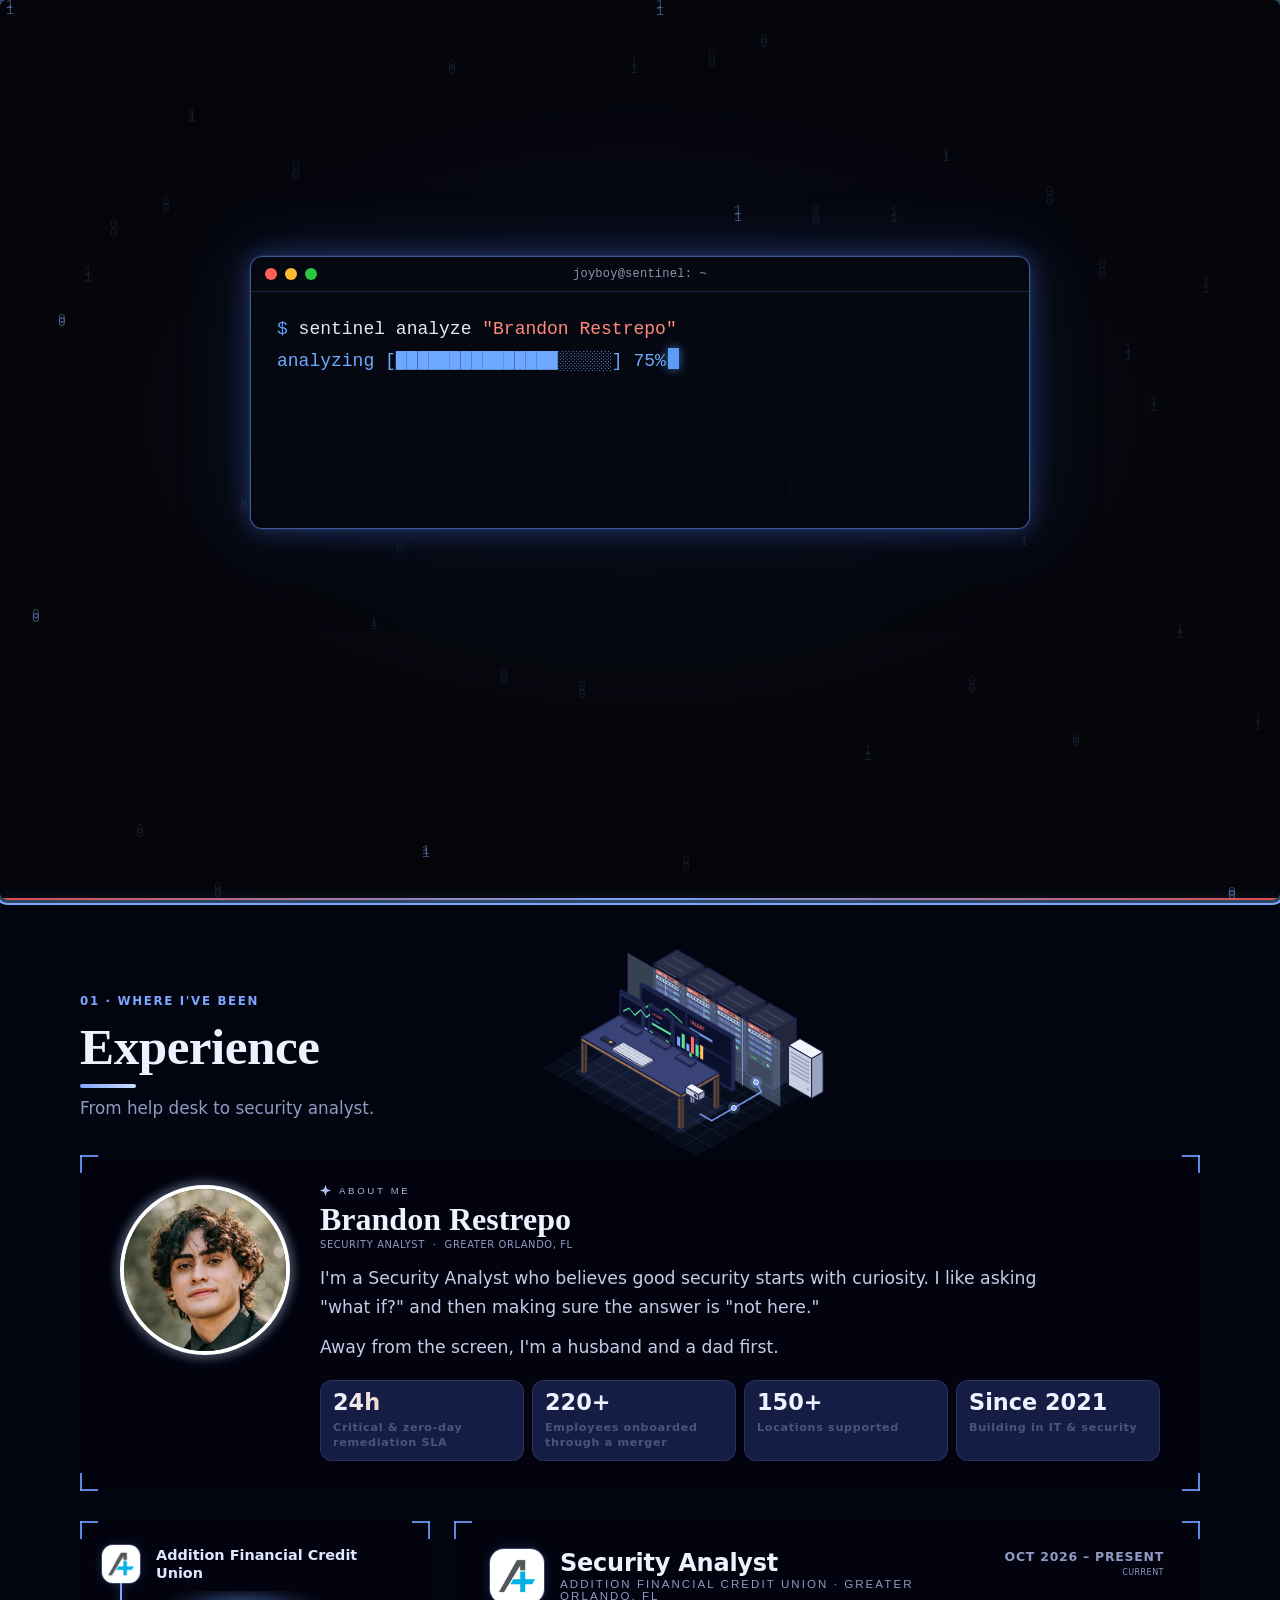
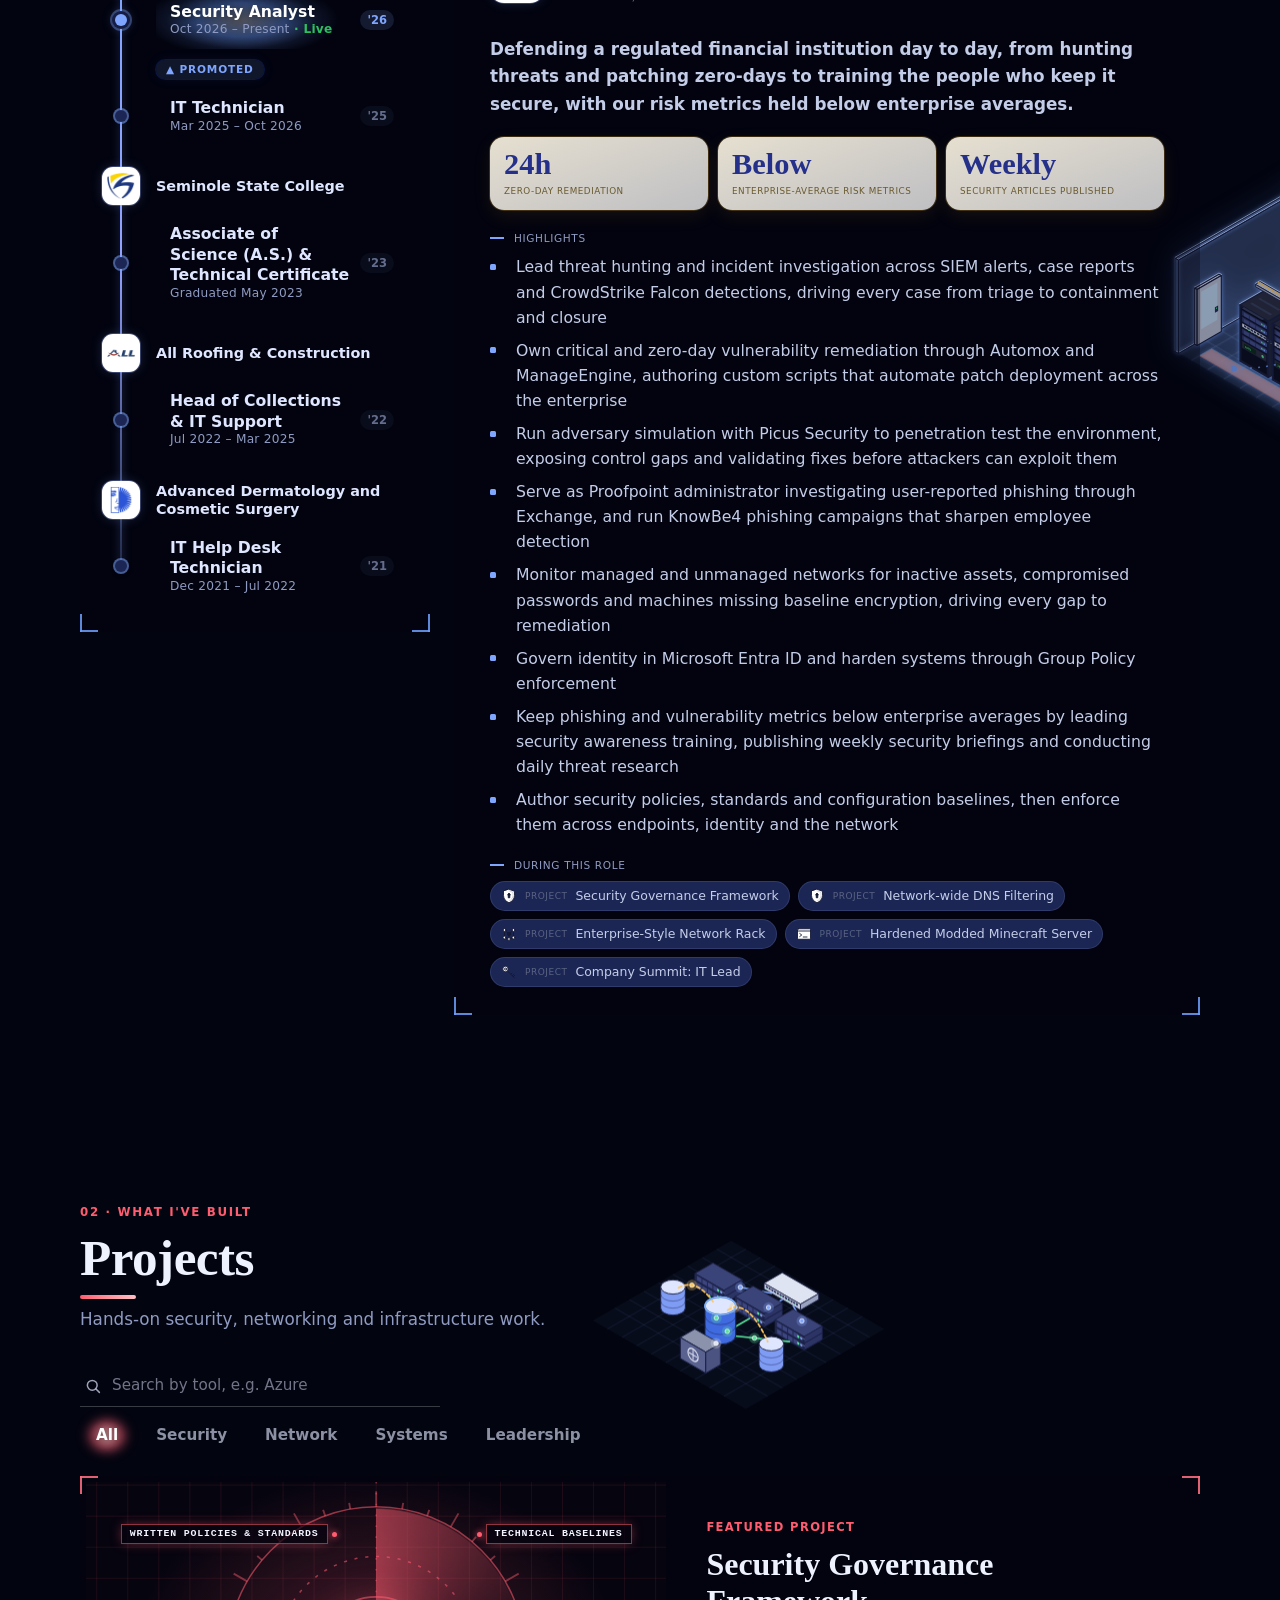
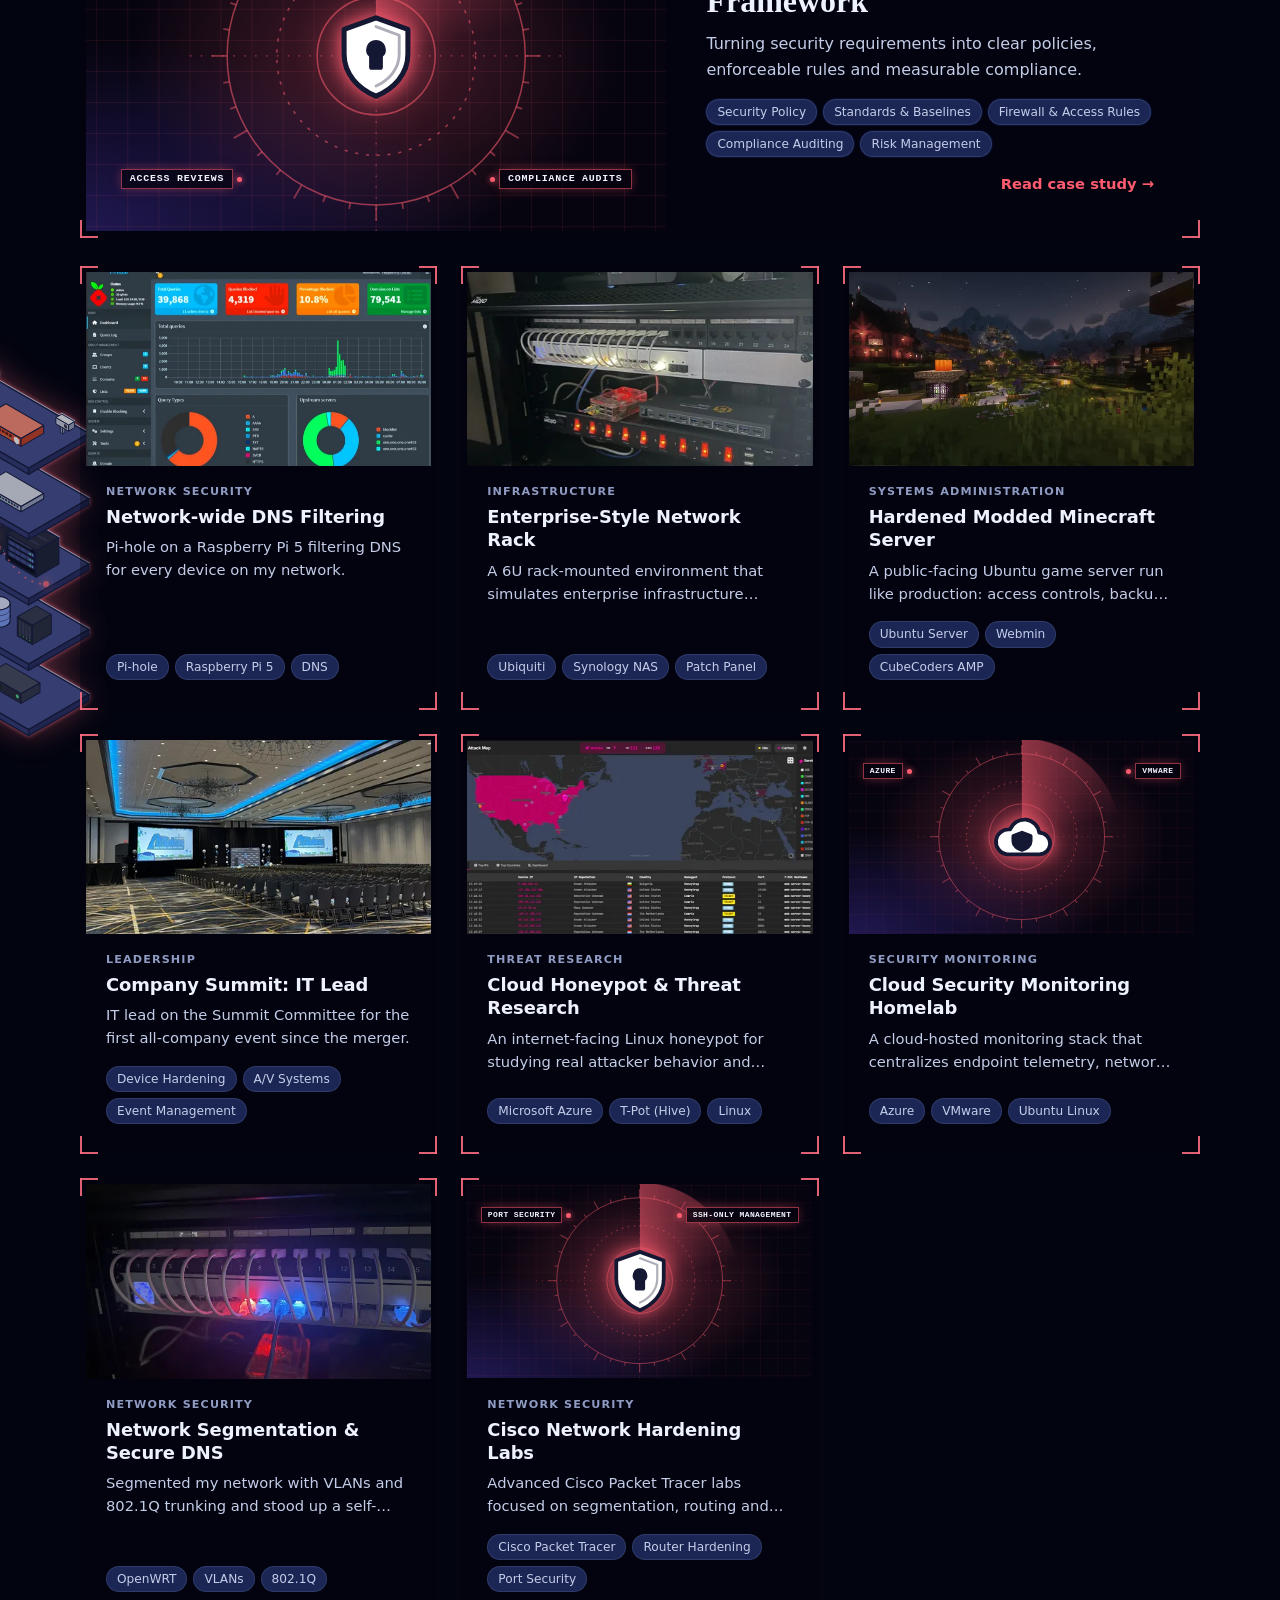
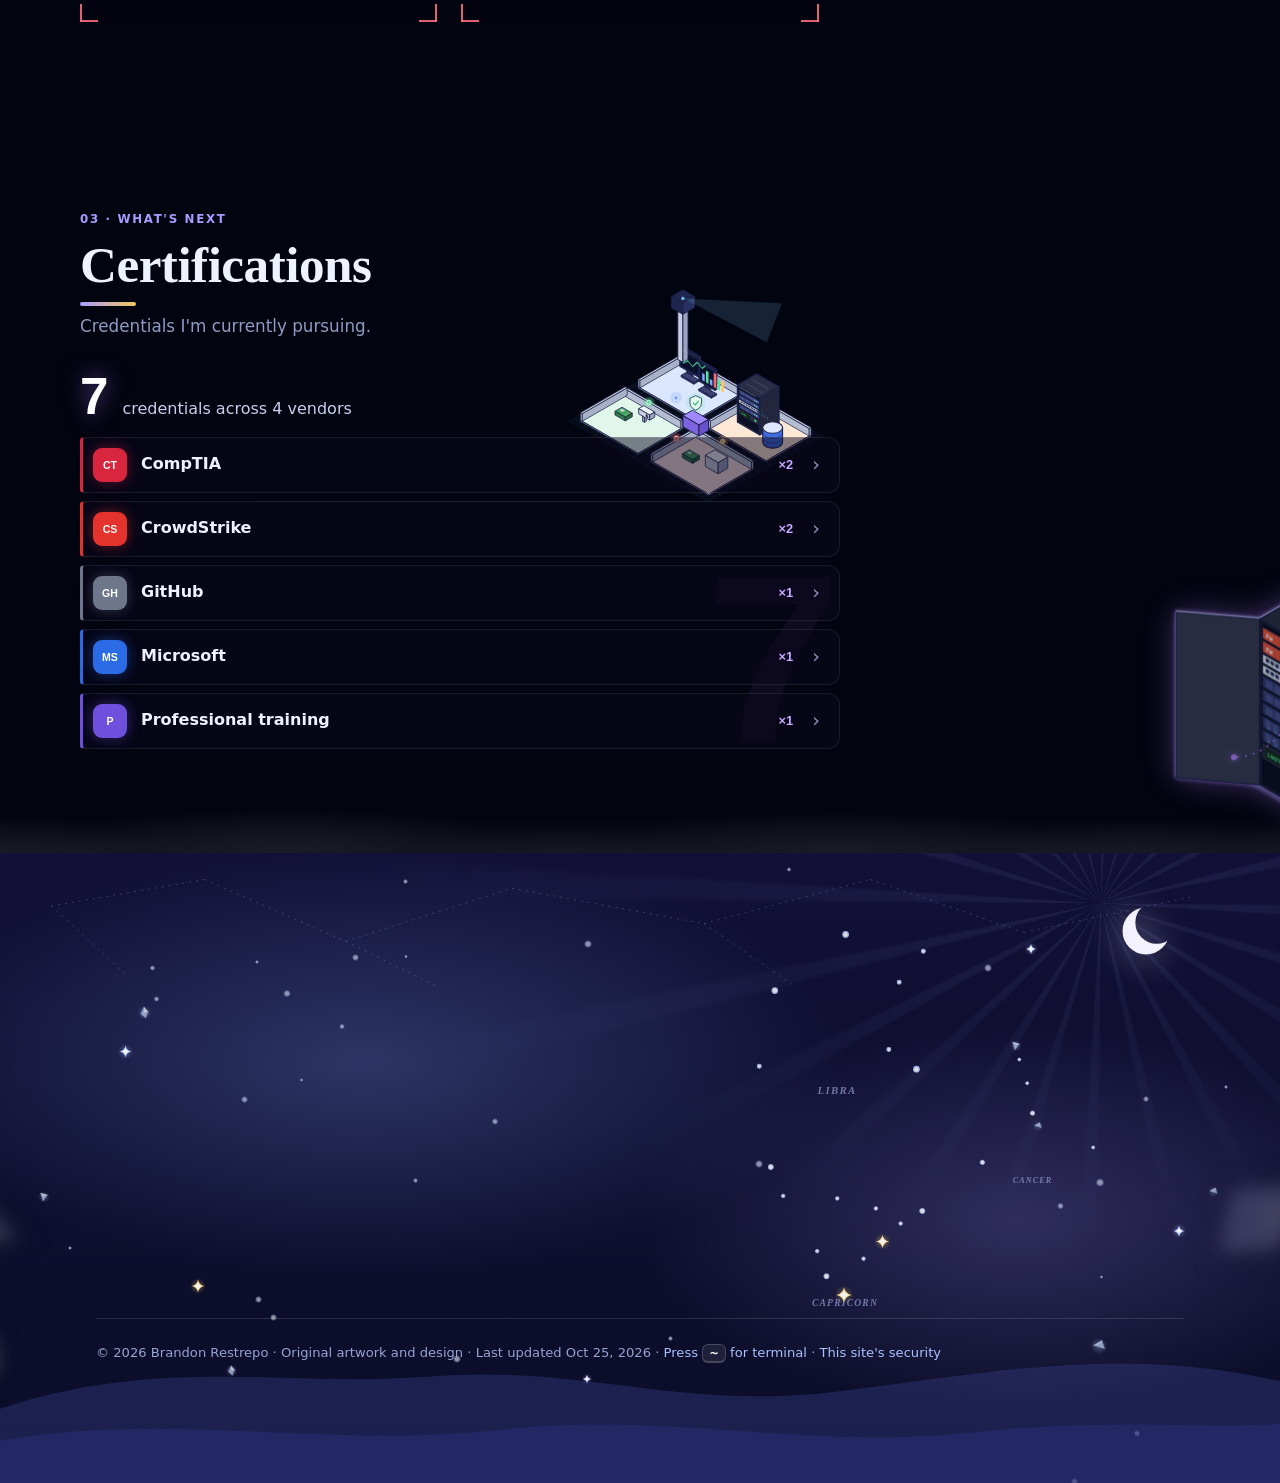
==== commit e7758759: "Remove the Back pill (phone/browser Back still works) Co-Authored-By: Claude Opus 5.5 <noreply@anthr" ====
--- a/index.html
+++ b/index.html
@@ -36,11 +36,11 @@
   <link rel="preconnect" href="https://fonts.googleapis.com">
   <link rel="preconnect" href="https://fonts.gstatic.com" crossorigin>
   <link href="https://fonts.googleapis.com/css2?family=Cinzel+Decorative:wght@700;900&family=Cinzel:wght@600;700;800;900&family=Cormorant+Garamond:wght@500;600;700&family=Michroma&family=Inter:wght@400;500;600;700&family=Open+Sans:ital,wght@0,400;0,600;0,700;0,800;1,700&display=swap" rel="stylesheet">
-  <script src="theme.js?v=1793624508"></script>
-  <link rel="stylesheet" href="styles.css?v=1793624508">
+  <script src="theme.js?v=1793626169"></script>
+  <link rel="stylesheet" href="styles.css?v=1793626169">
   <link rel="preconnect" href="https://fonts.googleapis.com">
   <link rel="preconnect" href="https://fonts.gstatic.com" crossorigin>
-  <link rel="icon" type="image/svg+xml" href="assets/images/favicon.svg?v=1793624508">
+  <link rel="icon" type="image/svg+xml" href="assets/images/favicon.svg?v=1793626169">
 </head>
 <body class="intro-active">
   <!--
@@ -532,10 +532,10 @@
 
   <!-- fairy-light cursor -->
 
-  <script src="assets/images/img-opt.js?v=1793624508"></script>
-  <script src="data.js?v=1793624508"></script>
-  <script src="app.js?v=1793624508"></script>
-  <script src="starmap.js?v=1793624508"></script>
-  <script src="rain.js?v=1793624508"></script>
+  <script src="assets/images/img-opt.js?v=1793626169"></script>
+  <script src="data.js?v=1793626169"></script>
+  <script src="app.js?v=1793626169"></script>
+  <script src="starmap.js?v=1793626169"></script>
+  <script src="rain.js?v=1793626169"></script>
 </body>
 </html>
--- a/styles.css
+++ b/styles.css
@@ -3432,14 +3432,4 @@
 .neo-art { color: #c9a8ff; line-height: 1.12; white-space: pre; text-shadow: 0 0 10px rgba(175,120,255,.45); padding-top: 2px; }
 .neo-sw { display: flex; gap: 6px; margin-top: 6px; } .neo-sw i { width: 22px; height: 12px; border-radius: 3px; }
 
-/* Back pill: appears after a section jump, returns to where you were */
-.back-pill { position: fixed; left: 50%; bottom: 24px; z-index: 95; display: inline-flex; align-items: center; gap: 6px; padding: 9px 16px 9px 12px; border-radius: 999px; border: 1px solid rgba(127,166,255,.45); background: rgba(13,19,48,.82); -webkit-backdrop-filter: blur(10px); backdrop-filter: blur(10px); color: #dce6ff; font: 600 .86rem var(--f-ui); cursor: pointer; box-shadow: 0 8px 24px rgba(0,0,0,.35), 0 0 18px rgba(127,166,255,.18); opacity: 0; transform: translate(-50%, 14px); pointer-events: none; transition: opacity .25s, transform .25s, background .2s; }
-.back-pill.show { opacity: 1; transform: translate(-50%, 0); pointer-events: auto; }
-.back-pill:hover { background: rgba(30,40,95,.9); }
-.back-pill:focus-visible { outline: 2px solid #7fa6ff; outline-offset: 3px; }
-.back-pill svg { width: 16px; height: 16px; }
-.back-pill[hidden] { display: none; }
-html:not(.dark) .back-pill { background: rgba(255,255,255,.92); color: #1b2a6b; border-color: rgba(43,85,214,.35); }
-@media (max-width: 640px) { .back-pill { bottom: 18px; } }
-@media print { .back-pill { display: none !important; } }
 .cv-row { transition: border-color .28s, background .28s; } .cv-chev { transition: transform .28s cubic-bezier(.2,.7,.2,1); }
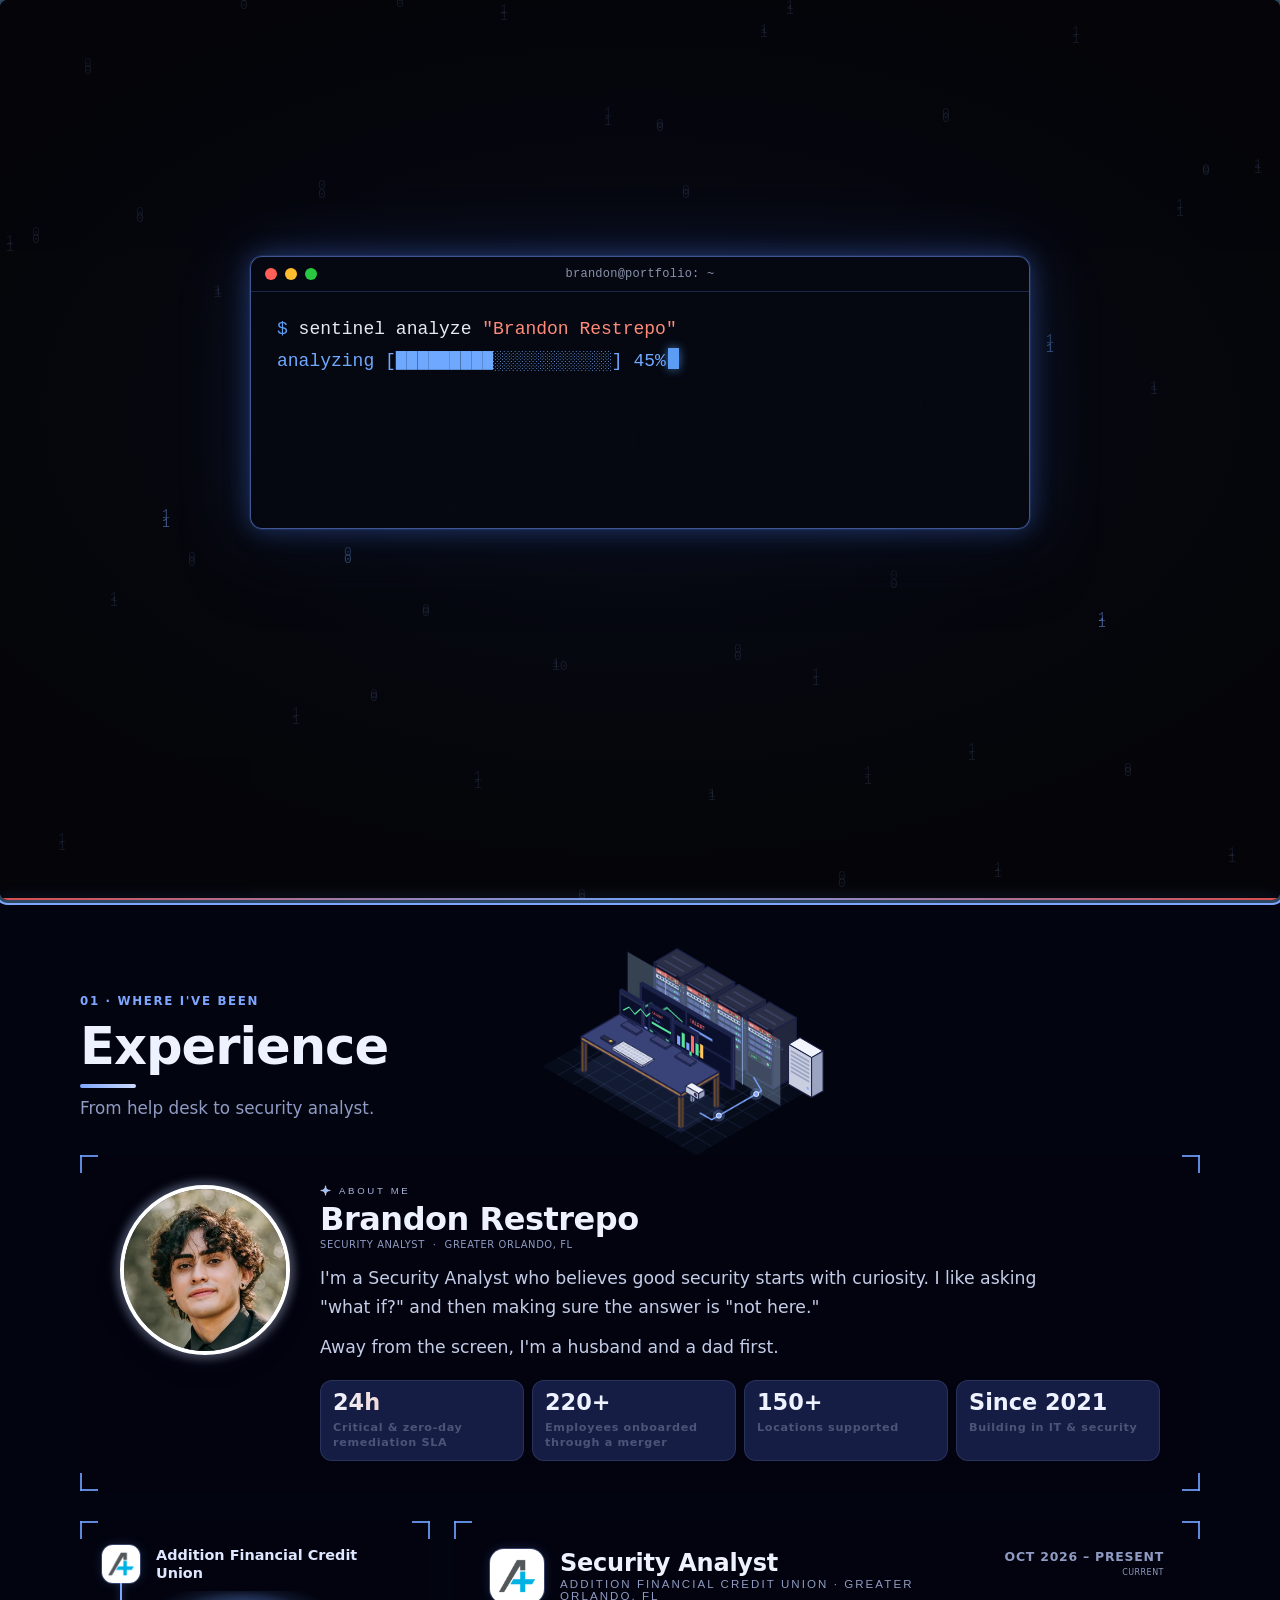
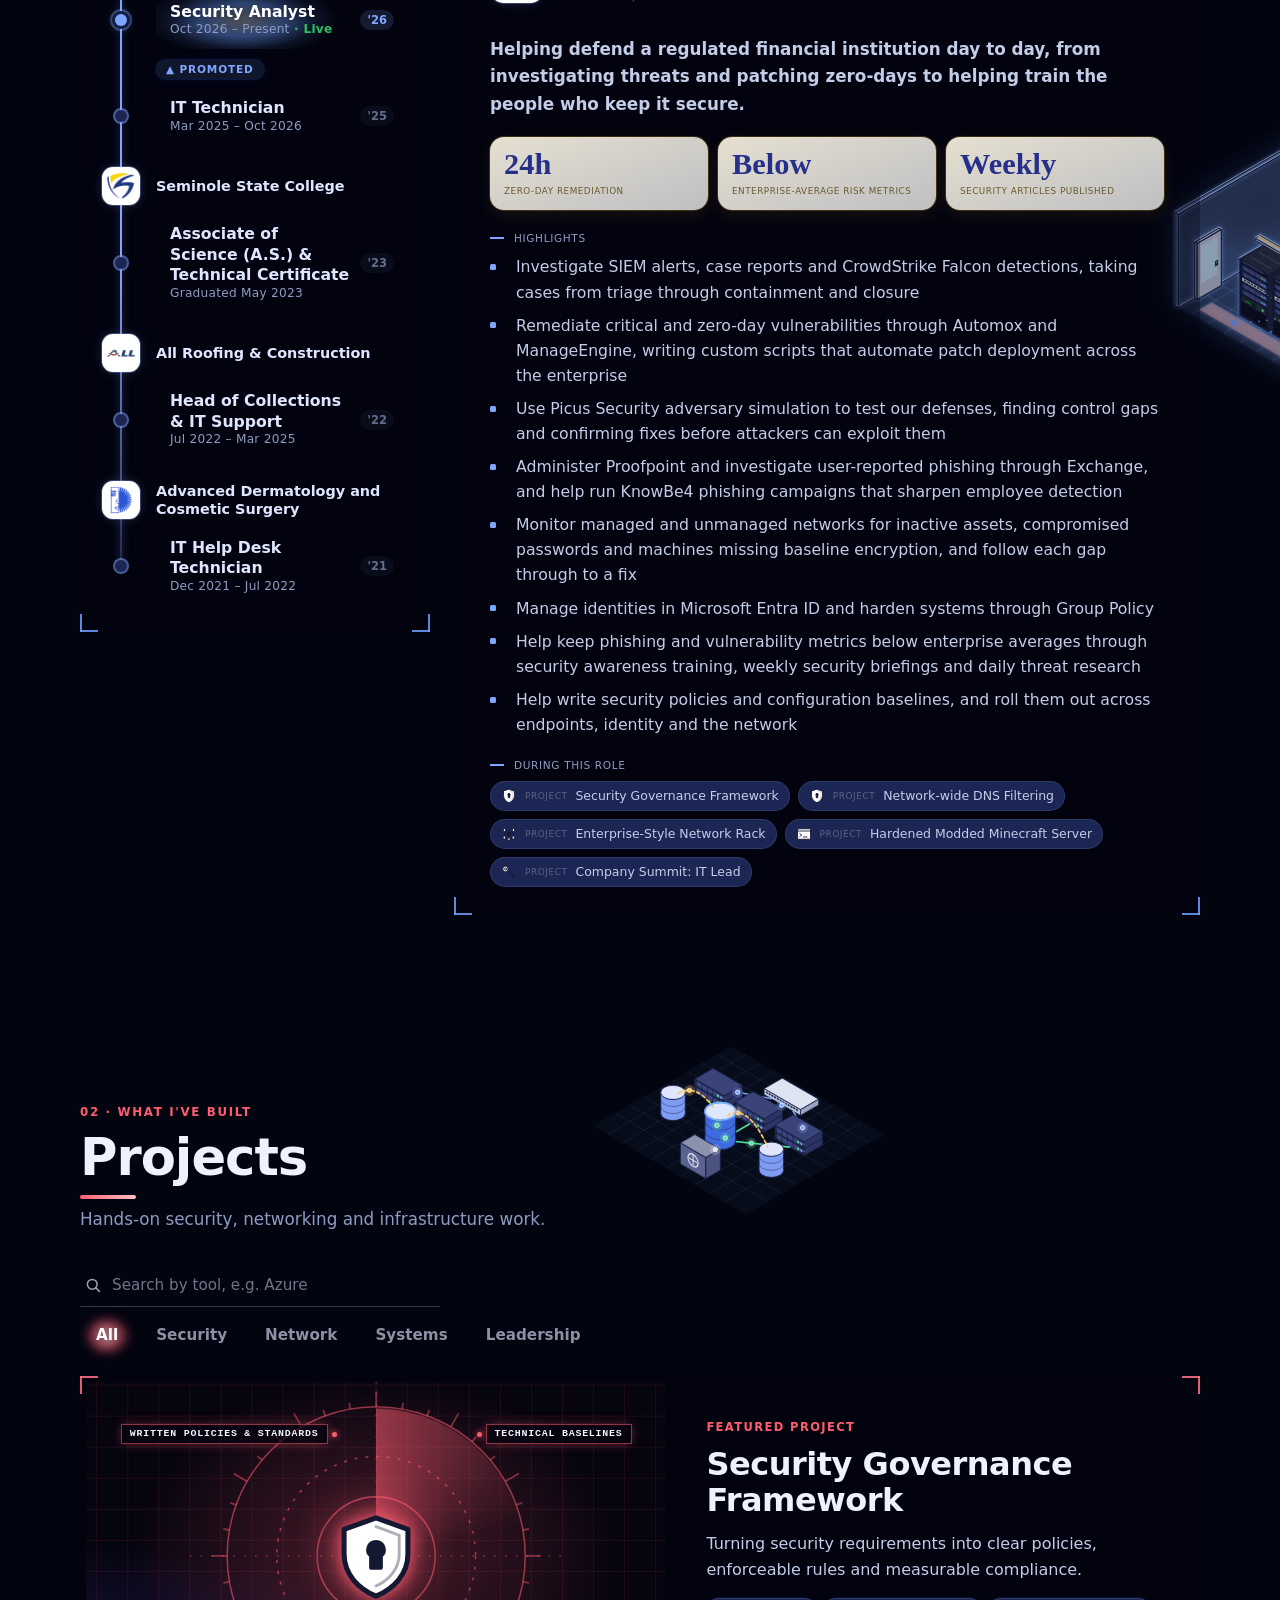
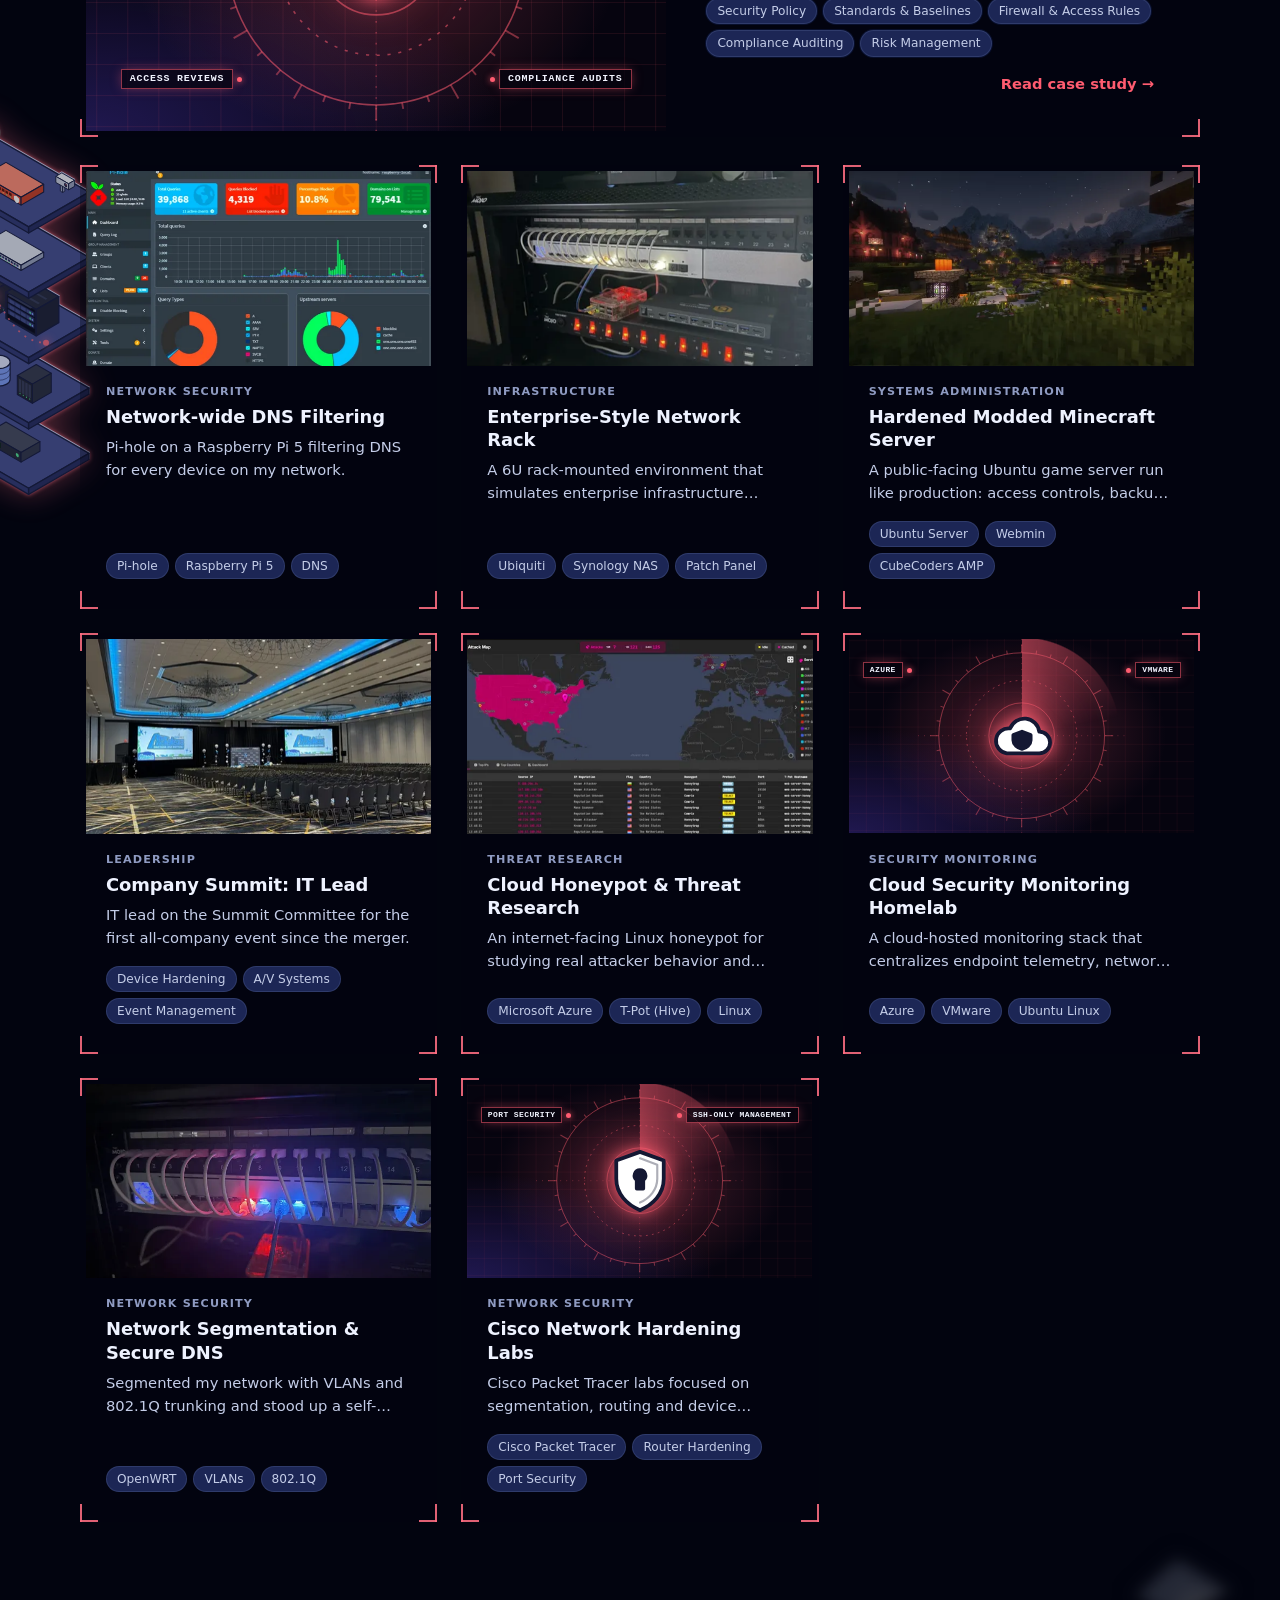
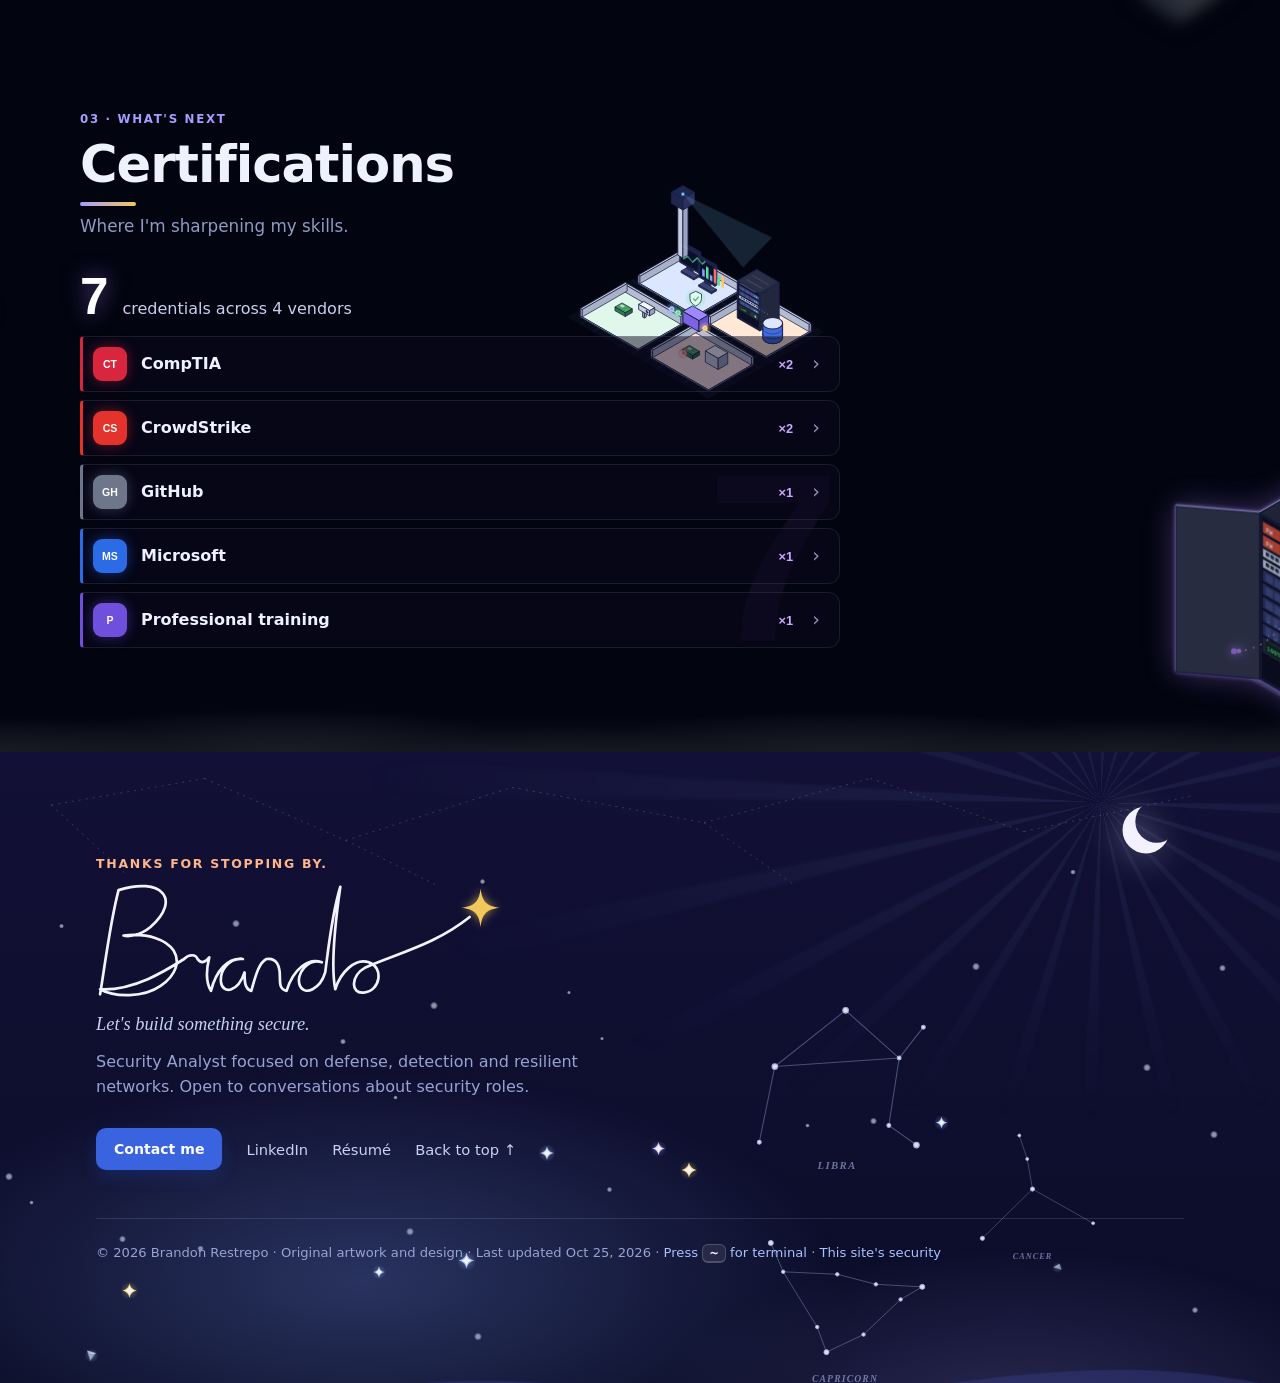
==== commit e7dc0044: "Wording and polish pass - Humbler Security Analyst summary and bullets; less repetition - Certificat" ====
--- a/index.html
+++ b/index.html
@@ -12,10 +12,10 @@
   <!-- share preview (LinkedIn, Slack, iMessage…). Once the site is online, change these image paths to the full https:// address. -->
   <meta property="og:type" content="website">
   <meta property="og:title" content="Brandon Restrepo · Security Analyst">
-  <meta property="og:description" content="Security Analyst building governance, controls and resilient networks. Experience, homelab projects and certifications.">
+  <meta property="og:description" content="Security Analyst focused on defense, detection and resilient networks. Experience, homelab projects and certifications.">
   <meta property="og:site_name" content="Brandon Restrepo">
   <meta property="og:image:alt" content="Brandon Restrepo, Security Analyst">
-  <meta name="twitter:description" content="Security Analyst building governance, controls and resilient networks.">
+  <meta name="twitter:description" content="Security Analyst focused on defense, detection and resilient networks.">
   <meta property="og:image" content="assets/images/share-card.jpg">
   <meta property="og:image:width" content="1200"><meta property="og:image:height" content="630">
   <meta name="twitter:card" content="summary_large_image">
@@ -36,11 +36,11 @@
   <link rel="preconnect" href="https://fonts.googleapis.com">
   <link rel="preconnect" href="https://fonts.gstatic.com" crossorigin>
   <link href="https://fonts.googleapis.com/css2?family=Cinzel+Decorative:wght@700;900&family=Cinzel:wght@600;700;800;900&family=Cormorant+Garamond:wght@500;600;700&family=Michroma&family=Inter:wght@400;500;600;700&family=Open+Sans:ital,wght@0,400;0,600;0,700;0,800;1,700&display=swap" rel="stylesheet">
-  <script src="theme.js?v=1793626169"></script>
-  <link rel="stylesheet" href="styles.css?v=1793626169">
+  <script src="theme.js?v=1793722782"></script>
+  <link rel="stylesheet" href="styles.css?v=1793722782">
   <link rel="preconnect" href="https://fonts.googleapis.com">
   <link rel="preconnect" href="https://fonts.gstatic.com" crossorigin>
-  <link rel="icon" type="image/svg+xml" href="assets/images/favicon.svg?v=1793626169">
+  <link rel="icon" type="image/svg+xml" href="assets/images/favicon.svg?v=1793722782">
 </head>
 <body class="intro-active">
   <!--
@@ -202,7 +202,7 @@
     <div class="intro-edge bottom" aria-hidden="true"></div>
     <div class="intro-center">
       <div class="it-term" aria-hidden="true">
-        <div class="it-bar"><i class="r"></i><i class="y"></i><i class="g"></i><span>joyboy@sentinel: ~</span></div>
+        <div class="it-bar"><i class="r"></i><i class="y"></i><i class="g"></i><span>brandon@portfolio: ~</span></div>
         <div class="it-body" id="term-body"></div>
       </div>
       <p class="intro-title" id="intro-title" aria-label="Welcome to my portfolio"></p>
@@ -386,7 +386,7 @@
 
   <!-- ============ CERTIFICATIONS ============ -->
   <section class="section certs" id="certifications">
-    <header class="sec-head reveal"><span class="sec-kicker">03 · What's next</span><h2>Certifications</h2><p>Credentials I'm currently pursuing.</p></header>
+    <header class="sec-head reveal"><span class="sec-kicker">03 · What's next</span><h2>Certifications</h2><p>Where I'm sharpening my skills.</p></header>
     <div class="section-inner">
       <div class="section-sub" id="cert-summary"></div>
       <div class="cert-vendors" id="cert-vendors"></div>
@@ -415,7 +415,7 @@
           <path class="sig-star" d="M505 30 C507 46 512 51 528 53 C512 55 507 60 505 76 C503 60 498 55 482 53 C498 51 503 46 505 30Z"/>
         </svg></div>
         <p class="signoff-line">Let's build something secure.</p>
-        <p class="credits-pitch">Security Analyst building governance, controls and resilient networks. Open to conversations about security roles.</p>
+        <p class="credits-pitch">Security Analyst focused on defense, detection and resilient networks. Open to conversations about security roles.</p>
         <div class="credits-actions">
           <a class="btn-cta" id="credits-contact" href="#"><svg viewBox="0 0 64 80" aria-hidden="true"><use href="#crystal"/></svg><span>Contact me</span></a>
           <a class="foot-link" id="foot-linkedin" href="#" target="_blank" rel="noopener">LinkedIn</a>
@@ -532,10 +532,10 @@
 
   <!-- fairy-light cursor -->
 
-  <script src="assets/images/img-opt.js?v=1793626169"></script>
-  <script src="data.js?v=1793626169"></script>
-  <script src="app.js?v=1793626169"></script>
-  <script src="starmap.js?v=1793626169"></script>
-  <script src="rain.js?v=1793626169"></script>
+  <script src="assets/images/img-opt.js?v=1793722782"></script>
+  <script src="data.js?v=1793722782"></script>
+  <script src="app.js?v=1793722782"></script>
+  <script src="starmap.js?v=1793722782"></script>
+  <script src="rain.js?v=1793722782"></script>
 </body>
 </html>
--- a/styles.css
+++ b/styles.css
@@ -3433,3 +3433,25 @@
 .neo-sw { display: flex; gap: 6px; margin-top: 6px; } .neo-sw i { width: 22px; height: 12px; border-radius: 3px; }
 
 .cv-row { transition: border-color .28s, background .28s; } .cv-chev { transition: transform .28s cubic-bezier(.2,.7,.2,1); }
+
+/* ---- Nov 3 polish ---- */
+/* phones: theme switch lives in the ⋯ menu (Settings), not the header */
+@media (max-width: 760px) { .daynight { display: none !important; } }
+/* phones: no side code rain (it overlapped the content) */
+@media (max-width: 759px) { .code-rain { display: none !important; } }
+/* phones: "Scroll" cue at the bottom of the first screen */
+.scroll-cue { display: none; }
+@media (max-width: 760px) {
+  .scroll-cue { all: unset; position: fixed; left: 50%; bottom: max(14px, env(safe-area-inset-bottom)); translate: -50% 0; z-index: 60; display: flex; flex-direction: column; align-items: center; gap: 2px; padding: 6px 14px; cursor: pointer; color: rgba(220,230,255,.85); font: 400 .62rem var(--f-menu); letter-spacing: .3em; text-transform: uppercase; transition: opacity .35s; -webkit-tap-highlight-color: transparent; }
+  .scroll-cue svg { width: 20px; height: 20px; animation: cueBob 1.8s ease-in-out infinite; filter: drop-shadow(0 0 6px rgba(127,166,255,.8)); }
+  .scroll-cue.gone { opacity: 0; pointer-events: none; }
+  html:not(.dark) .scroll-cue { color: #24308a; }
+  html.calm .scroll-cue svg { animation: none; }
+}
+@keyframes cueBob { 50% { transform: translateY(5px); } }
+@media print { .scroll-cue { display: none !important; } }
+/* one heading font: section and project titles use the UI font (the footer keeps its signature serif) */
+:root { --f-head: var(--f-ui); }
+.footer { --f-head: "Cormorant Garamond", Georgia, serif; }
+.sec-head h2 { font-weight: 700; letter-spacing: -.02em; }
+.feat-title, .pc-name { font-weight: 700 !important; letter-spacing: -.015em !important; }
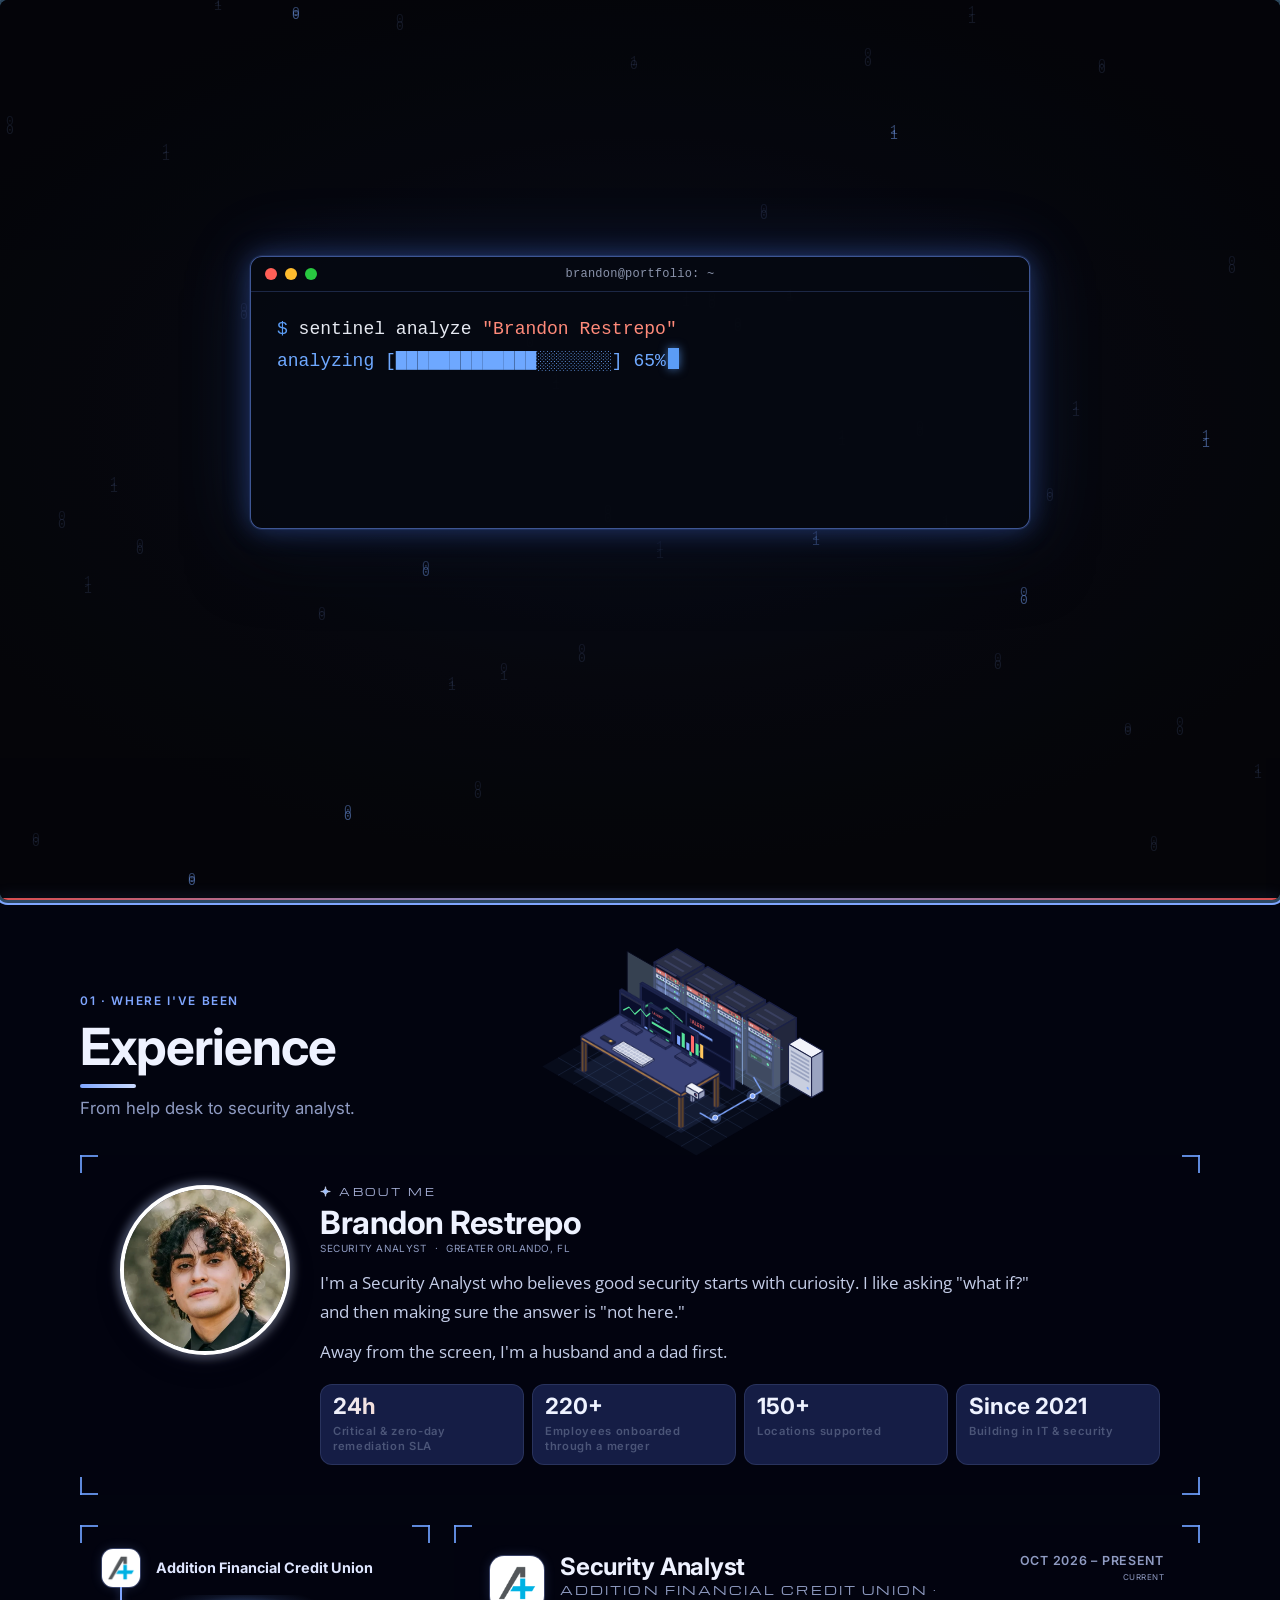
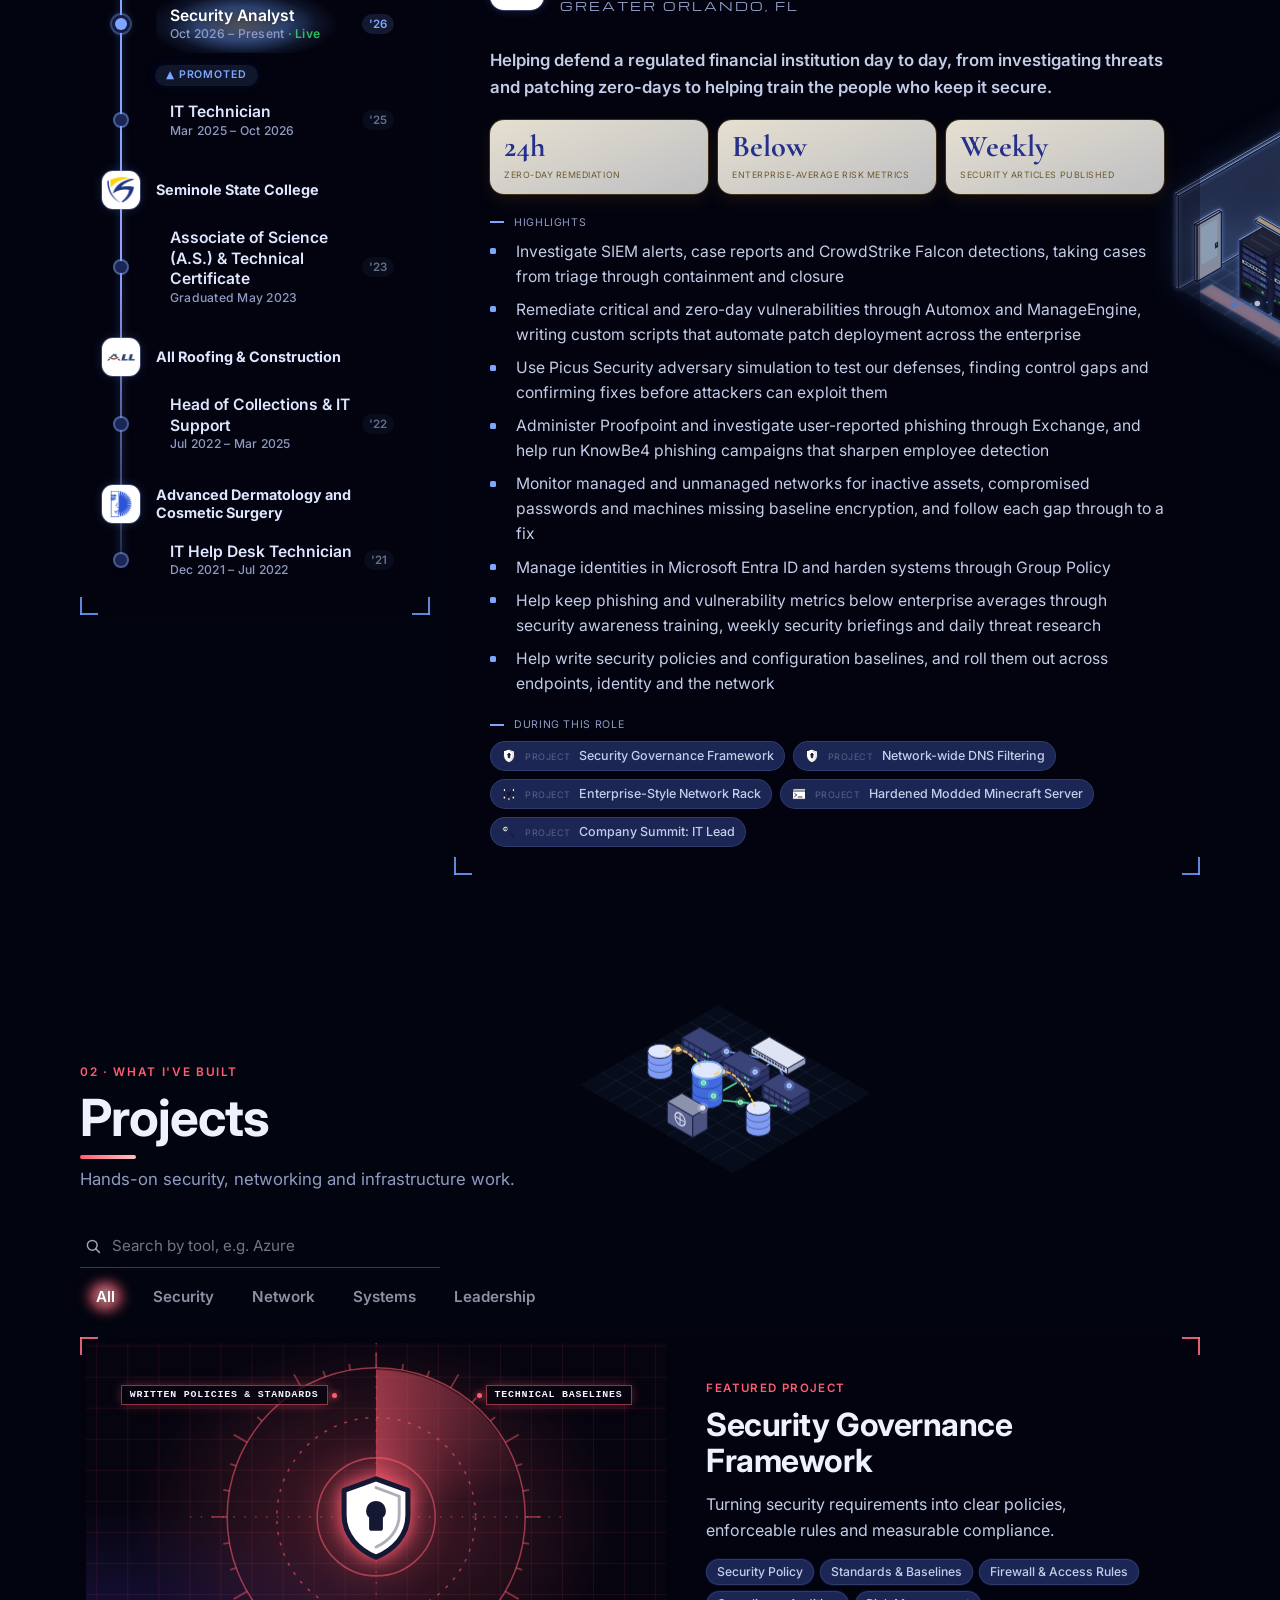
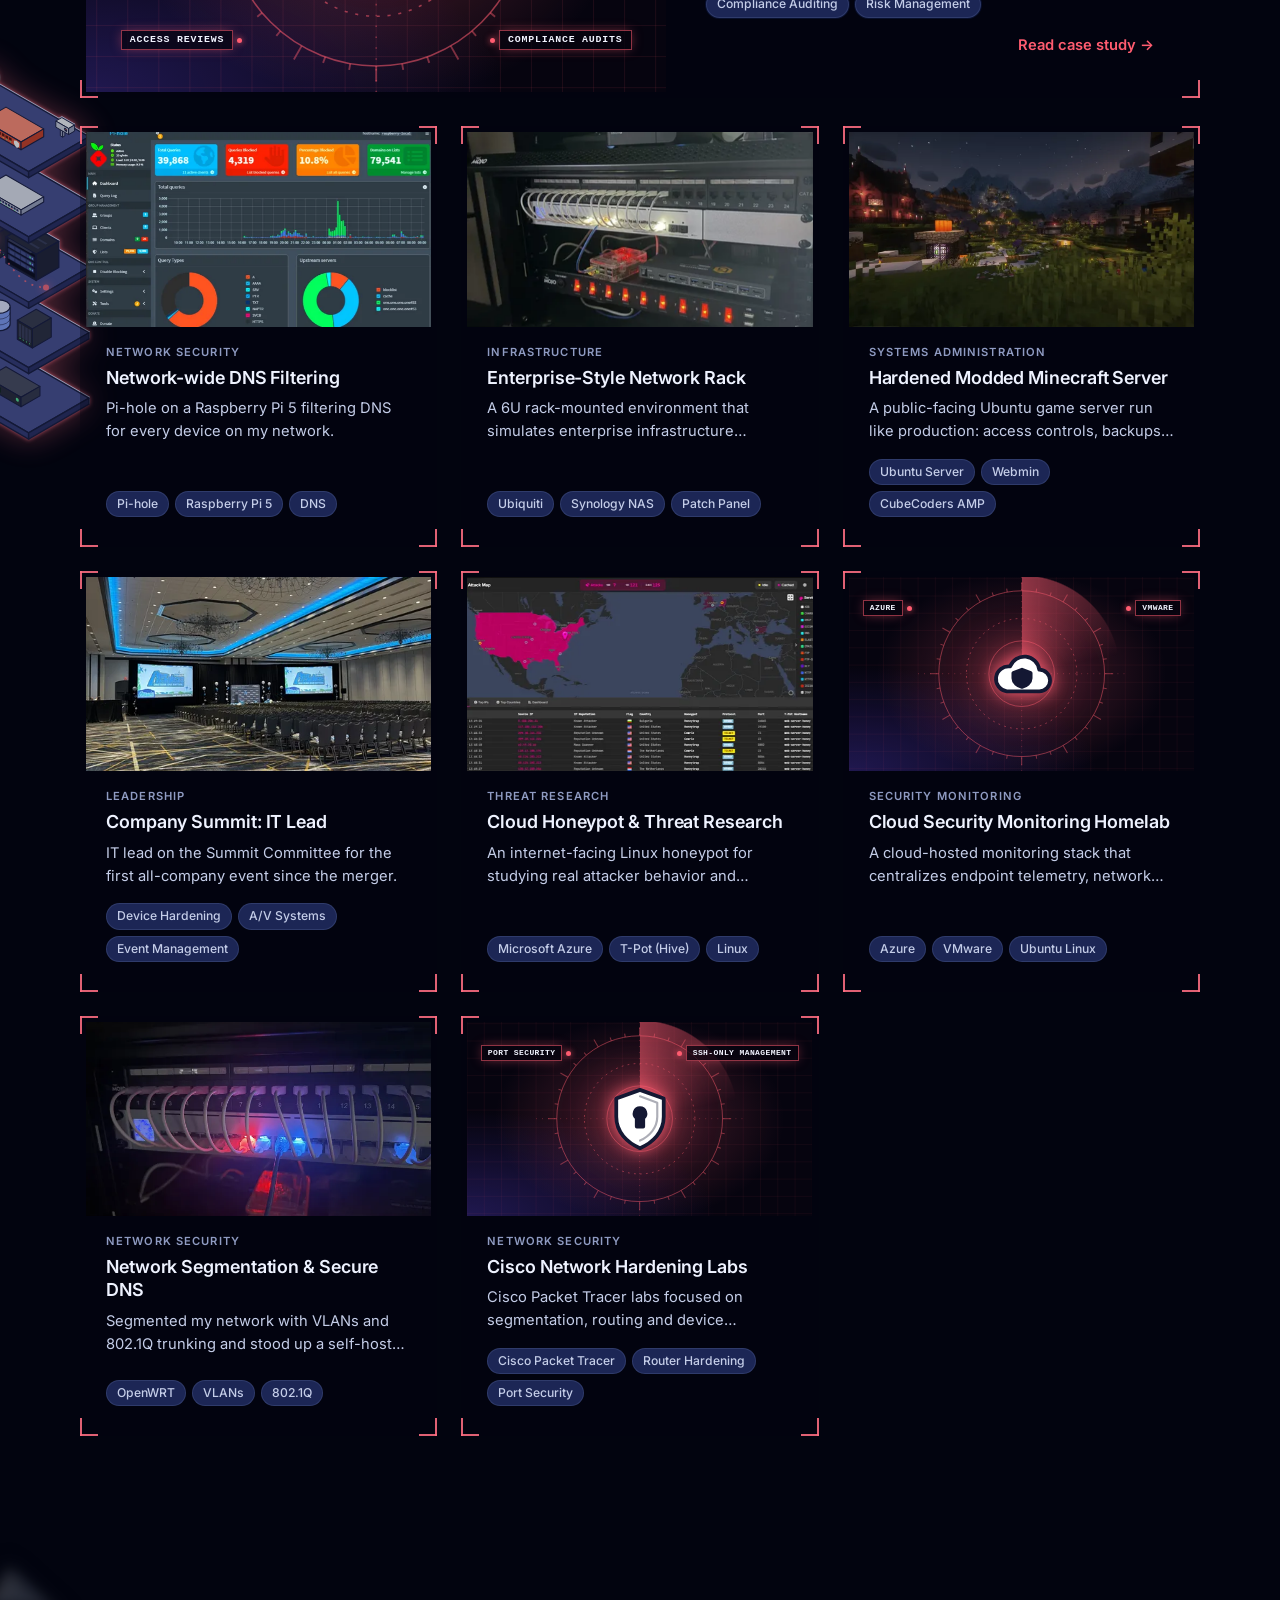
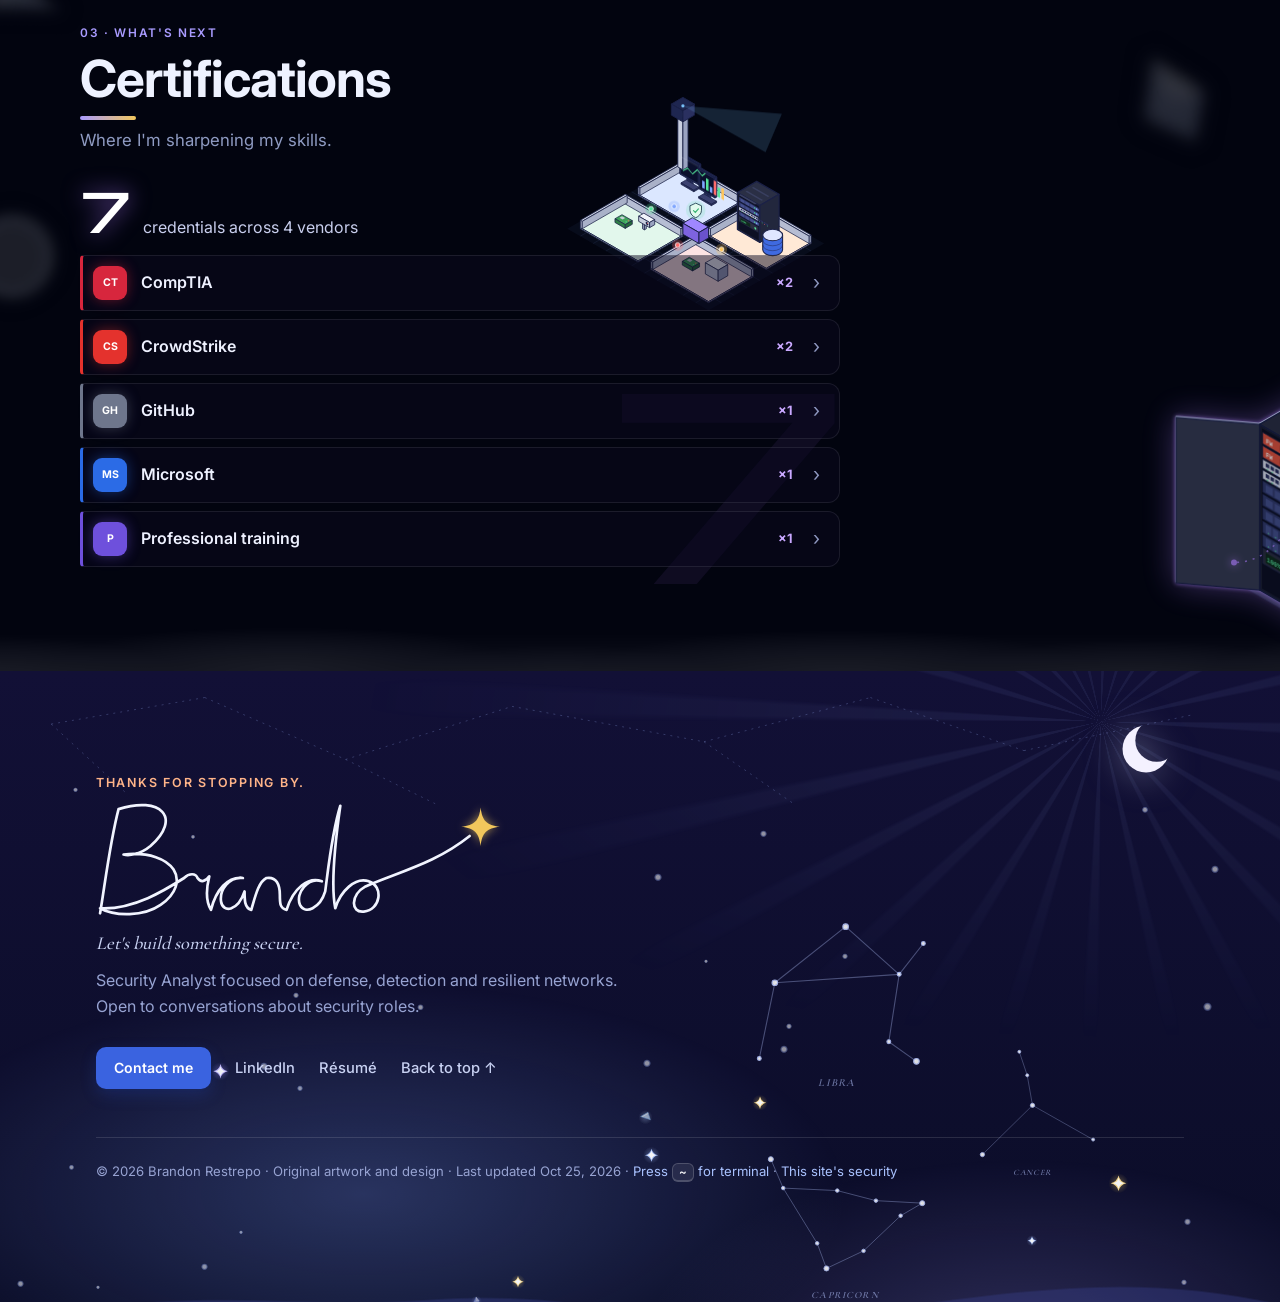
==== commit 8de01768: "Security: self-host fonts, tighten CSP, harden 404 - Fonts served from this site (no requests to Goo" ====
--- a/index.html
+++ b/index.html
@@ -4,7 +4,7 @@
   <meta charset="utf-8">
   <meta name="viewport" content="width=device-width, initial-scale=1">
   <!-- security: this site practices what it preaches -->
-  <meta http-equiv="Content-Security-Policy" content="default-src 'self'; script-src 'self'; style-src 'self' 'unsafe-inline' https://fonts.googleapis.com; font-src https://fonts.gstatic.com; img-src 'self' data:; media-src 'self'; connect-src 'self'; frame-src 'self'; worker-src 'self'; manifest-src 'self'; object-src 'none'; base-uri 'self'; form-action 'none'; upgrade-insecure-requests">
+  <meta http-equiv="Content-Security-Policy" content="default-src 'self'; script-src 'self'; style-src 'self' 'unsafe-inline'; font-src 'self'; img-src 'self' data:; media-src 'self'; connect-src 'self'; frame-src 'self'; worker-src 'self'; manifest-src 'self'; object-src 'none'; base-uri 'self'; form-action 'none'; upgrade-insecure-requests">
   <meta name="format-detection" content="telephone=no">
   <meta name="referrer" content="strict-origin-when-cross-origin">
   <title>Brandon Restrepo · Security Analyst</title>
@@ -33,14 +33,10 @@
    "sameAs":["https://www.linkedin.com/in/brandon-restrepo-b107a32b8"],
    "knowsAbout":["Security governance","Endpoint threat response","CrowdStrike Falcon","SIEM","Vulnerability management","Network security","Identity and access management","Microsoft Azure"]}
   </script>
-  <link rel="preconnect" href="https://fonts.googleapis.com">
-  <link rel="preconnect" href="https://fonts.gstatic.com" crossorigin>
-  <link href="https://fonts.googleapis.com/css2?family=Cinzel+Decorative:wght@700;900&family=Cinzel:wght@600;700;800;900&family=Cormorant+Garamond:wght@500;600;700&family=Michroma&family=Inter:wght@400;500;600;700&family=Open+Sans:ital,wght@0,400;0,600;0,700;0,800;1,700&display=swap" rel="stylesheet">
-  <script src="theme.js?v=1793722782"></script>
-  <link rel="stylesheet" href="styles.css?v=1793722782">
-  <link rel="preconnect" href="https://fonts.googleapis.com">
-  <link rel="preconnect" href="https://fonts.gstatic.com" crossorigin>
-  <link rel="icon" type="image/svg+xml" href="assets/images/favicon.svg?v=1793722782">
+  <link rel="stylesheet" href="assets/fonts/fonts.css?v=1795035732">
+  <script src="theme.js?v=1795035732"></script>
+  <link rel="stylesheet" href="styles.css?v=1795035732">
+  <link rel="icon" type="image/svg+xml" href="assets/images/favicon.svg?v=1795035732">
 </head>
 <body class="intro-active">
   <!--
@@ -532,10 +528,10 @@
 
   <!-- fairy-light cursor -->
 
-  <script src="assets/images/img-opt.js?v=1793722782"></script>
-  <script src="data.js?v=1793722782"></script>
-  <script src="app.js?v=1793722782"></script>
-  <script src="starmap.js?v=1793722782"></script>
-  <script src="rain.js?v=1793722782"></script>
+  <script src="assets/images/img-opt.js?v=1795035732"></script>
+  <script src="data.js?v=1795035732"></script>
+  <script src="app.js?v=1795035732"></script>
+  <script src="starmap.js?v=1795035732"></script>
+  <script src="rain.js?v=1795035732"></script>
 </body>
 </html>
--- a/assets/fonts/fonts.css
+++ b/assets/fonts/fonts.css
@@ -0,0 +1,7 @@
+/* Self-hosted fonts (SIL Open Font License 1.1; licenses in this folder). Latin subset.
+   Hosting these here means visitors' browsers never contact a third party. */
+@font-face { font-family: "Inter"; font-style: normal; font-weight: 400 700; font-display: swap; src: url("inter.woff") format("woff"); }
+@font-face { font-family: "Michroma"; font-style: normal; font-weight: 400; font-display: swap; src: url("michroma.woff") format("woff"); }
+@font-face { font-family: "Open Sans"; font-style: normal; font-weight: 400 800; font-display: swap; src: url("opensans.woff") format("woff"); }
+@font-face { font-family: "Open Sans"; font-style: italic; font-weight: 700; font-display: swap; src: url("opensans-italic.woff") format("woff"); }
+@font-face { font-family: "Cormorant Garamond"; font-style: normal; font-weight: 500 700; font-display: swap; src: url("cormorant.woff") format("woff"); }
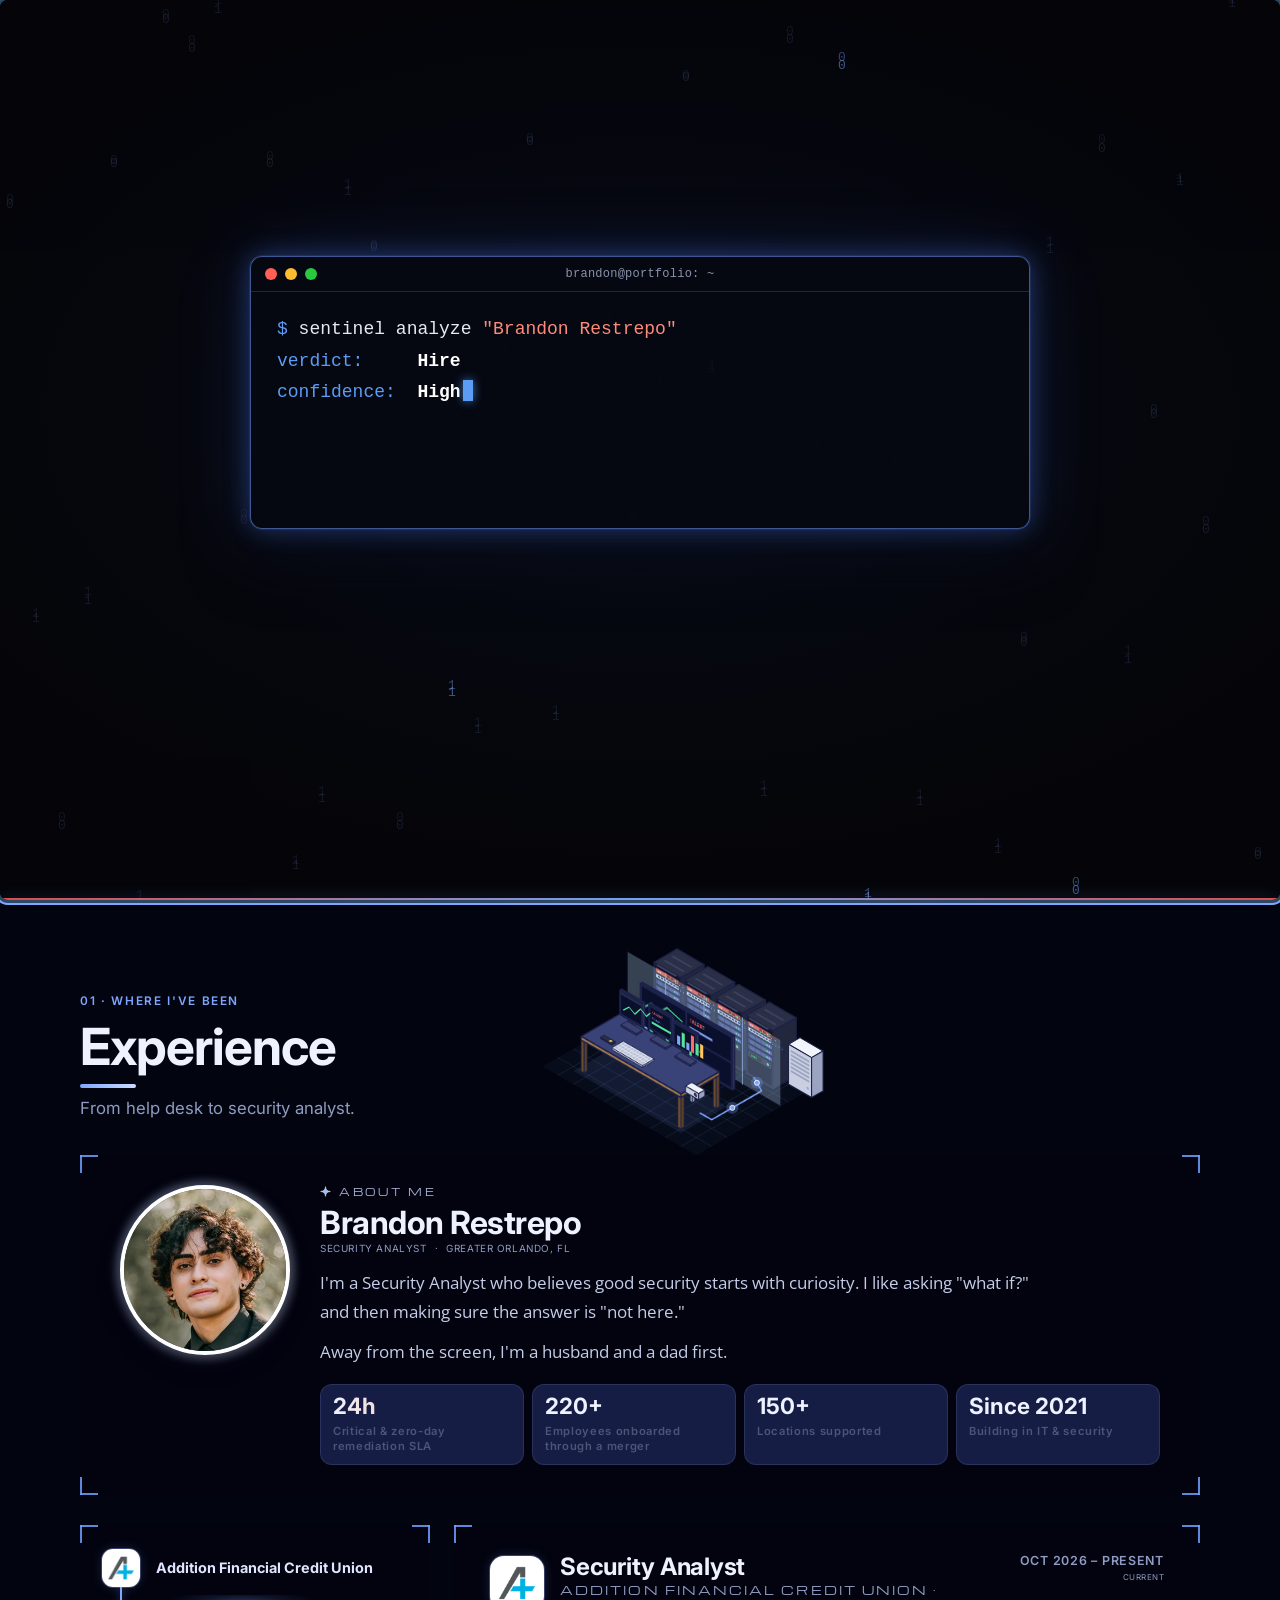
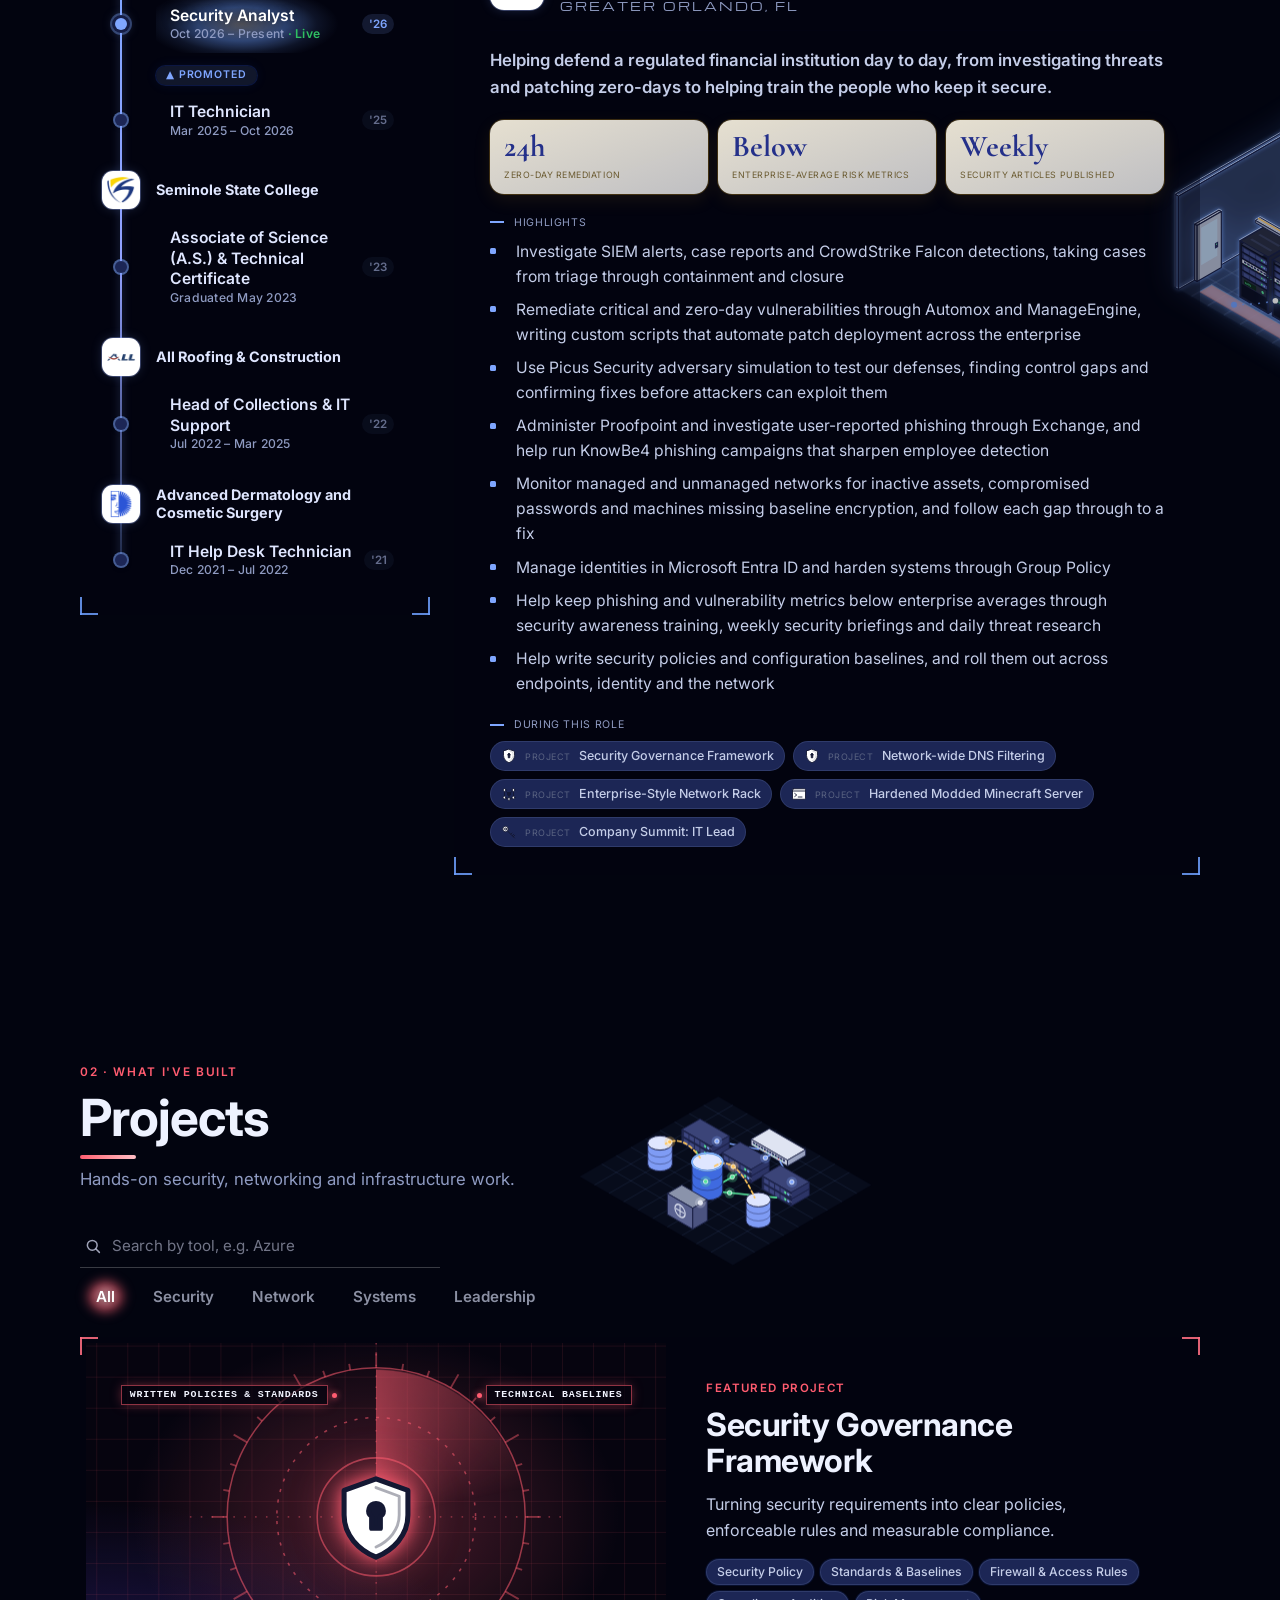
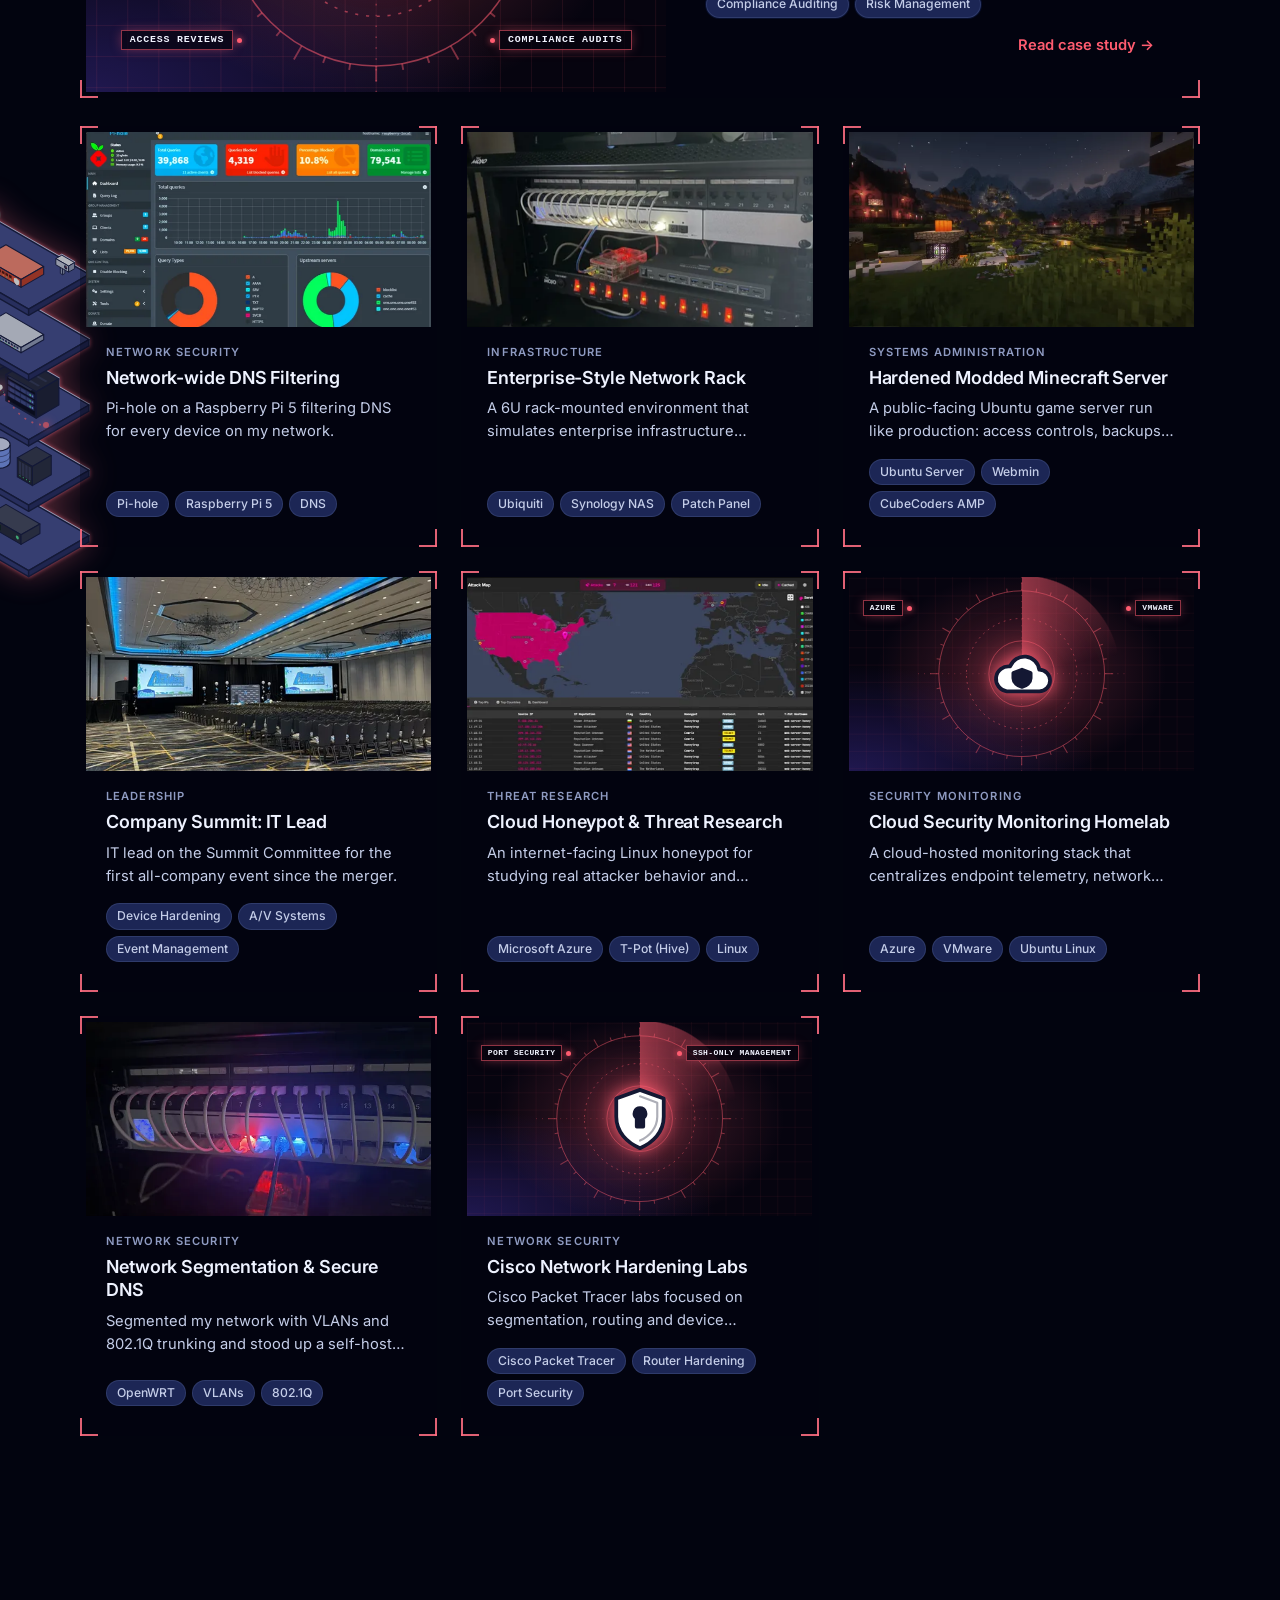
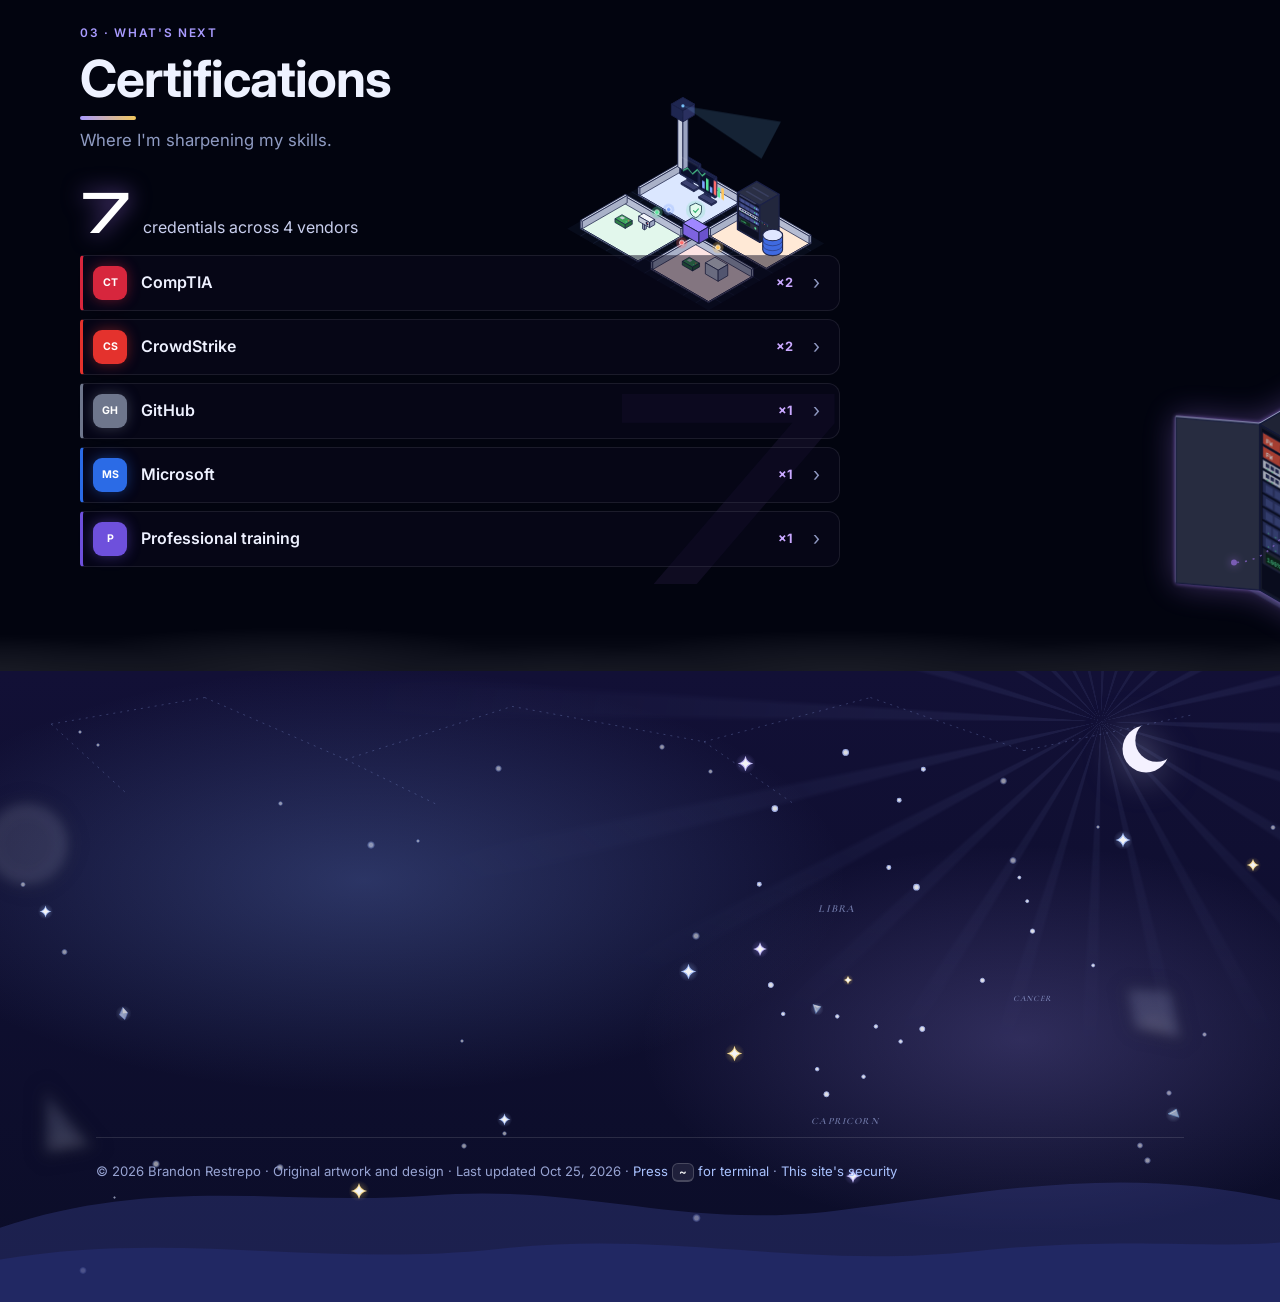
==== commit 1898e89a: "Background: floating chrome cubes in the side margins - cubes.js draws reflective cubes on one canva" ====
--- a/index.html
+++ b/index.html
@@ -33,10 +33,10 @@
    "sameAs":["https://www.linkedin.com/in/brandon-restrepo-b107a32b8"],
    "knowsAbout":["Security governance","Endpoint threat response","CrowdStrike Falcon","SIEM","Vulnerability management","Network security","Identity and access management","Microsoft Azure"]}
   </script>
-  <link rel="stylesheet" href="assets/fonts/fonts.css?v=1795035732">
-  <script src="theme.js?v=1795035732"></script>
-  <link rel="stylesheet" href="styles.css?v=1795035732">
-  <link rel="icon" type="image/svg+xml" href="assets/images/favicon.svg?v=1795035732">
+  <link rel="stylesheet" href="assets/fonts/fonts.css?v=1795375476">
+  <script src="theme.js?v=1795375476"></script>
+  <link rel="stylesheet" href="styles.css?v=1795375476">
+  <link rel="icon" type="image/svg+xml" href="assets/images/favicon.svg?v=1795375476">
 </head>
 <body class="intro-active">
   <!--
@@ -528,10 +528,11 @@
 
   <!-- fairy-light cursor -->
 
-  <script src="assets/images/img-opt.js?v=1795035732"></script>
-  <script src="data.js?v=1795035732"></script>
-  <script src="app.js?v=1795035732"></script>
-  <script src="starmap.js?v=1795035732"></script>
-  <script src="rain.js?v=1795035732"></script>
+  <script src="assets/images/img-opt.js?v=1795375476"></script>
+  <script src="data.js?v=1795375476"></script>
+  <script src="cubes.js?v=1795375476"></script>
+  <script src="app.js?v=1795375476"></script>
+  <script src="starmap.js?v=1795375476"></script>
+  <script src="rain.js?v=1795375476"></script>
 </body>
 </html>
--- a/styles.css
+++ b/styles.css
@@ -3455,3 +3455,7 @@
 .footer { --f-head: "Cormorant Garamond", Georgia, serif; }
 .sec-head h2 { font-weight: 700; letter-spacing: -.02em; }
 .feat-title, .pc-name { font-weight: 700 !important; letter-spacing: -.015em !important; }
+
+/* floating reflective cubes (cubes.js): above the skies and star map, below all content */
+#cubes { position: fixed; inset: 0; width: 100vw; height: 100vh; z-index: -1; pointer-events: none; display: block; }
+@media print { #cubes { display: none; } }
